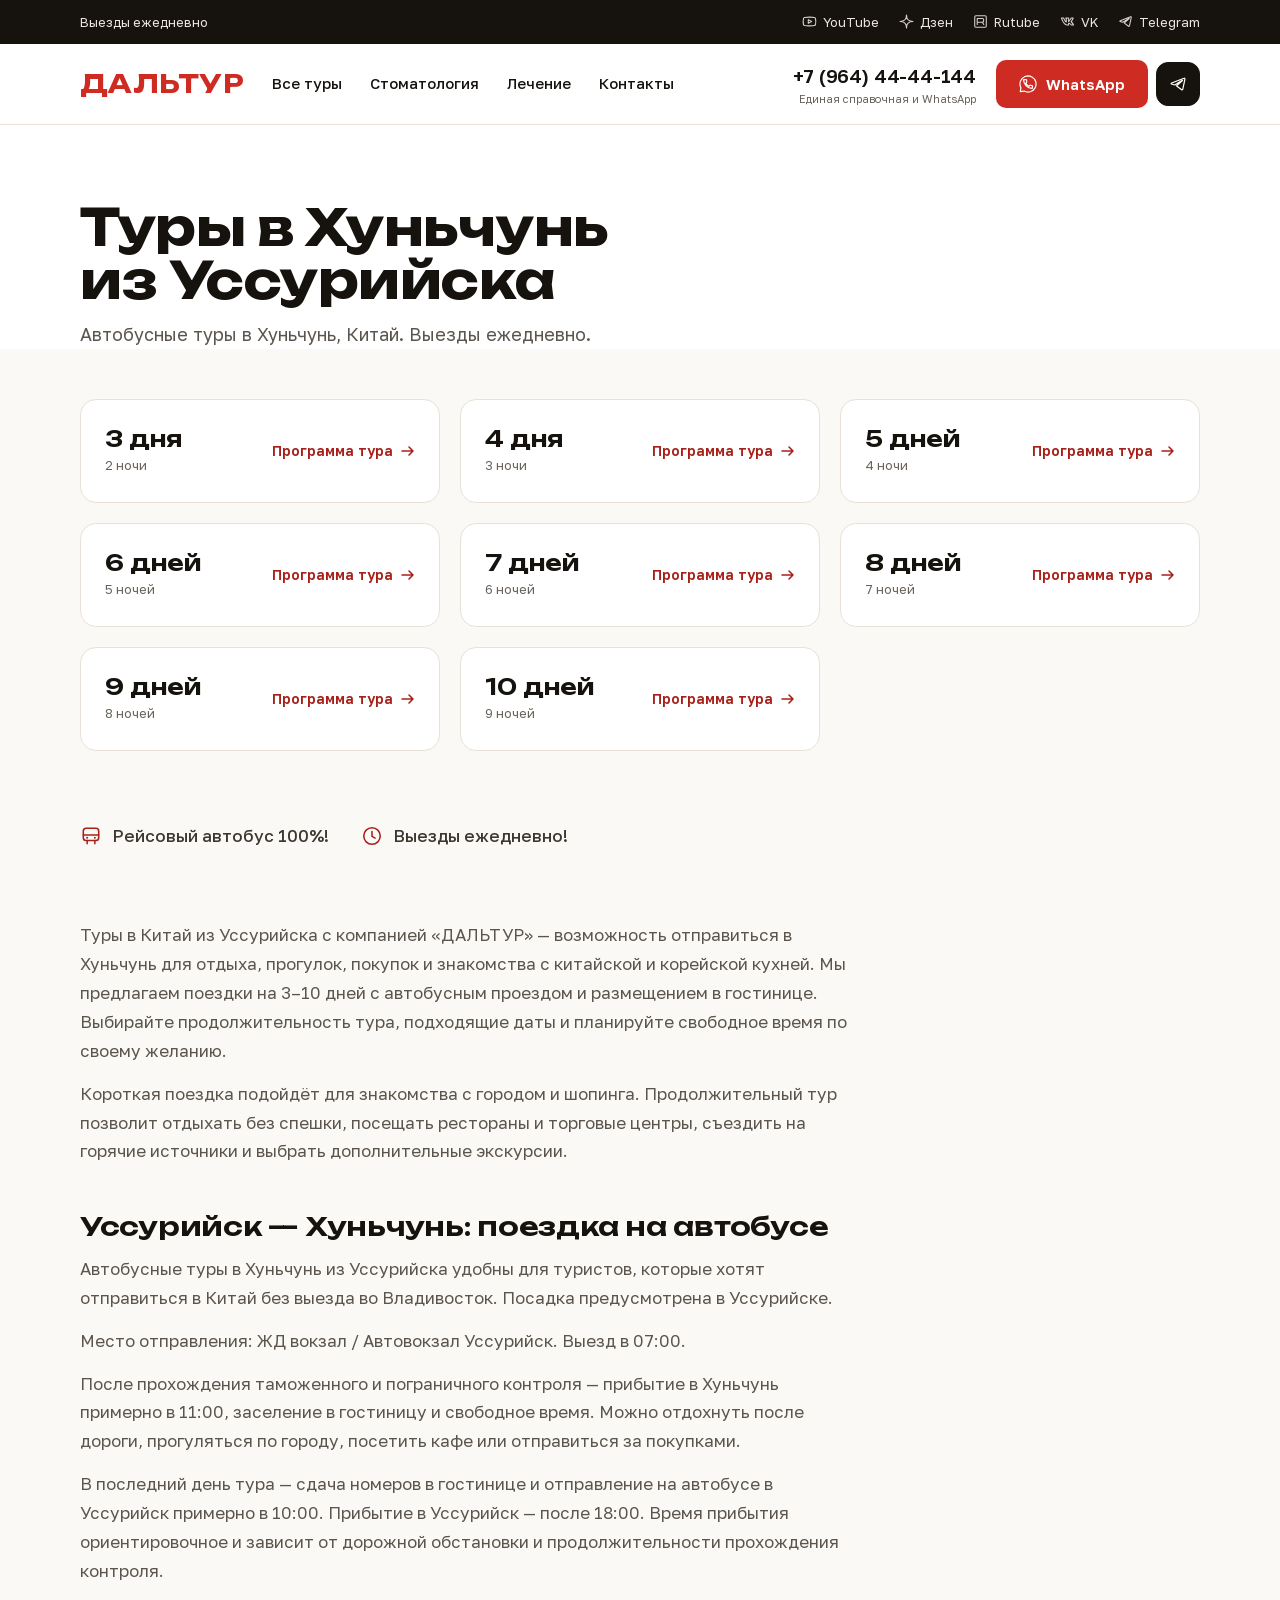
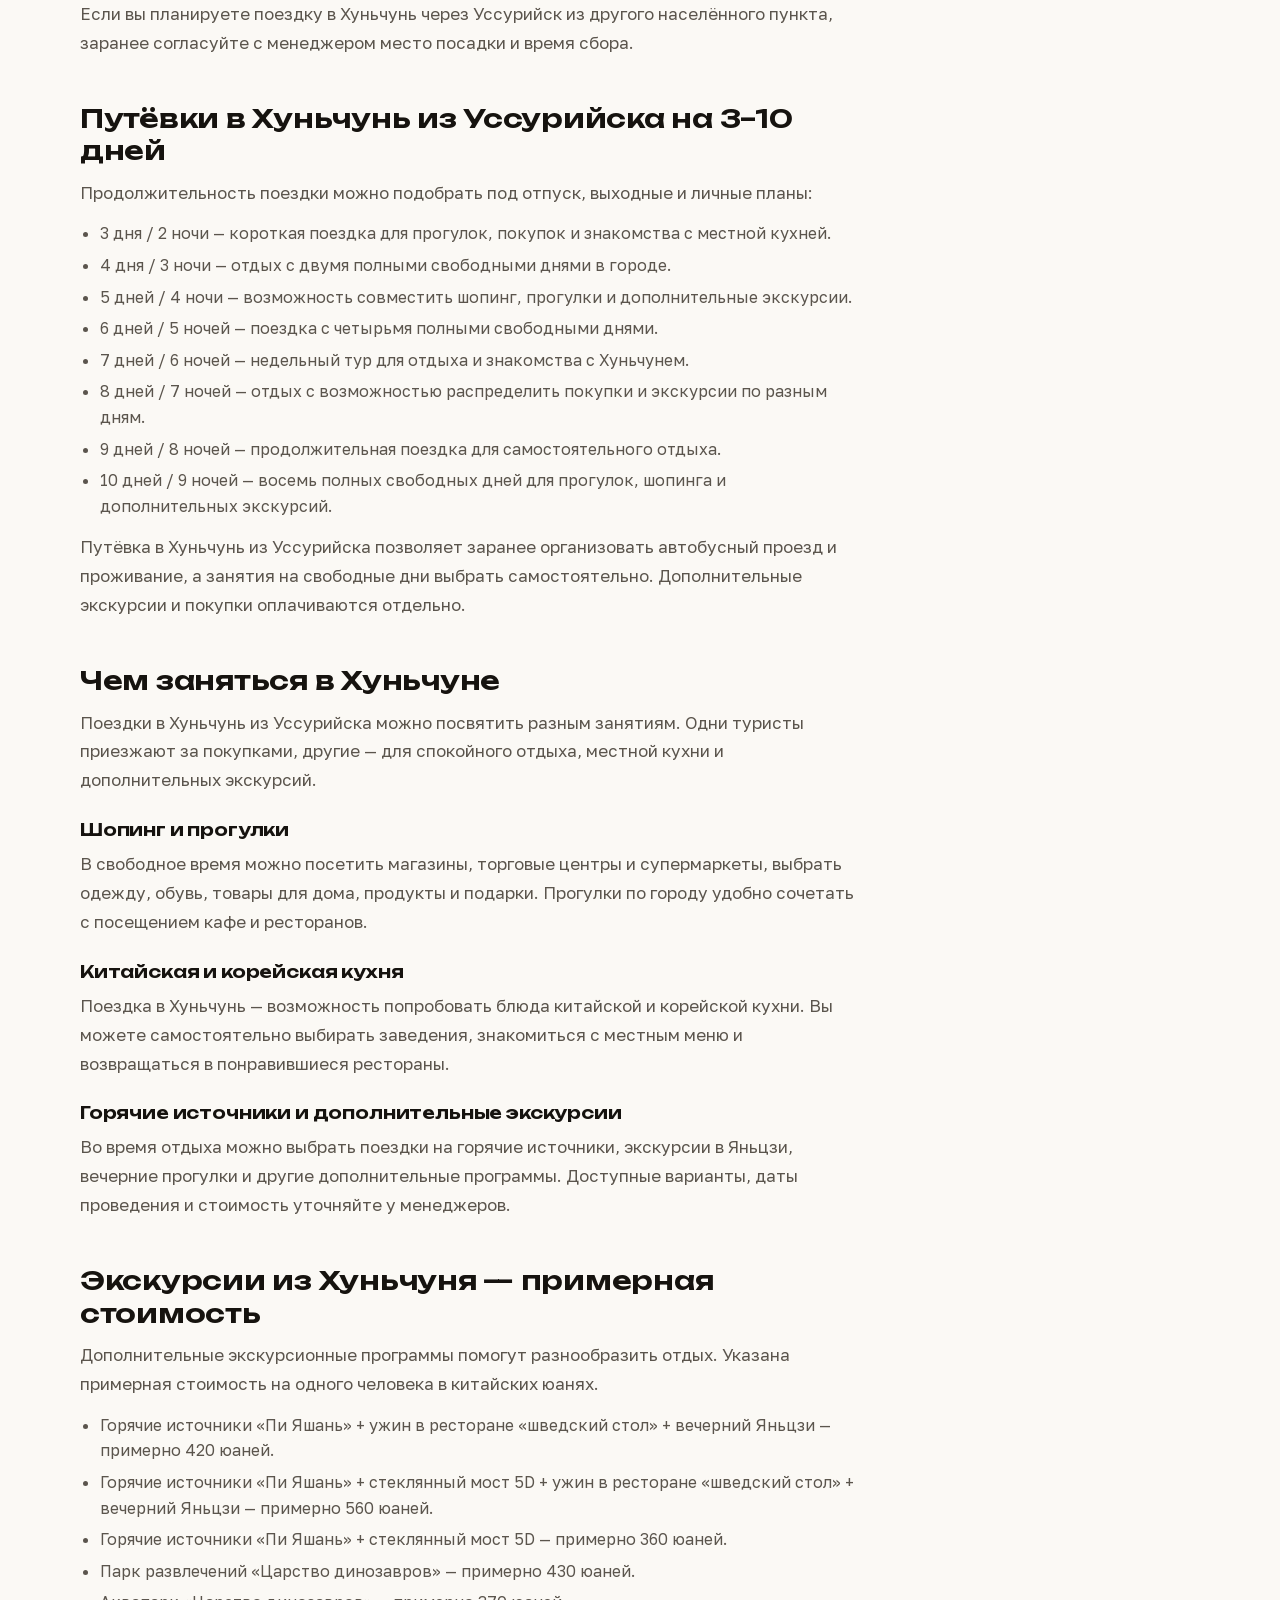
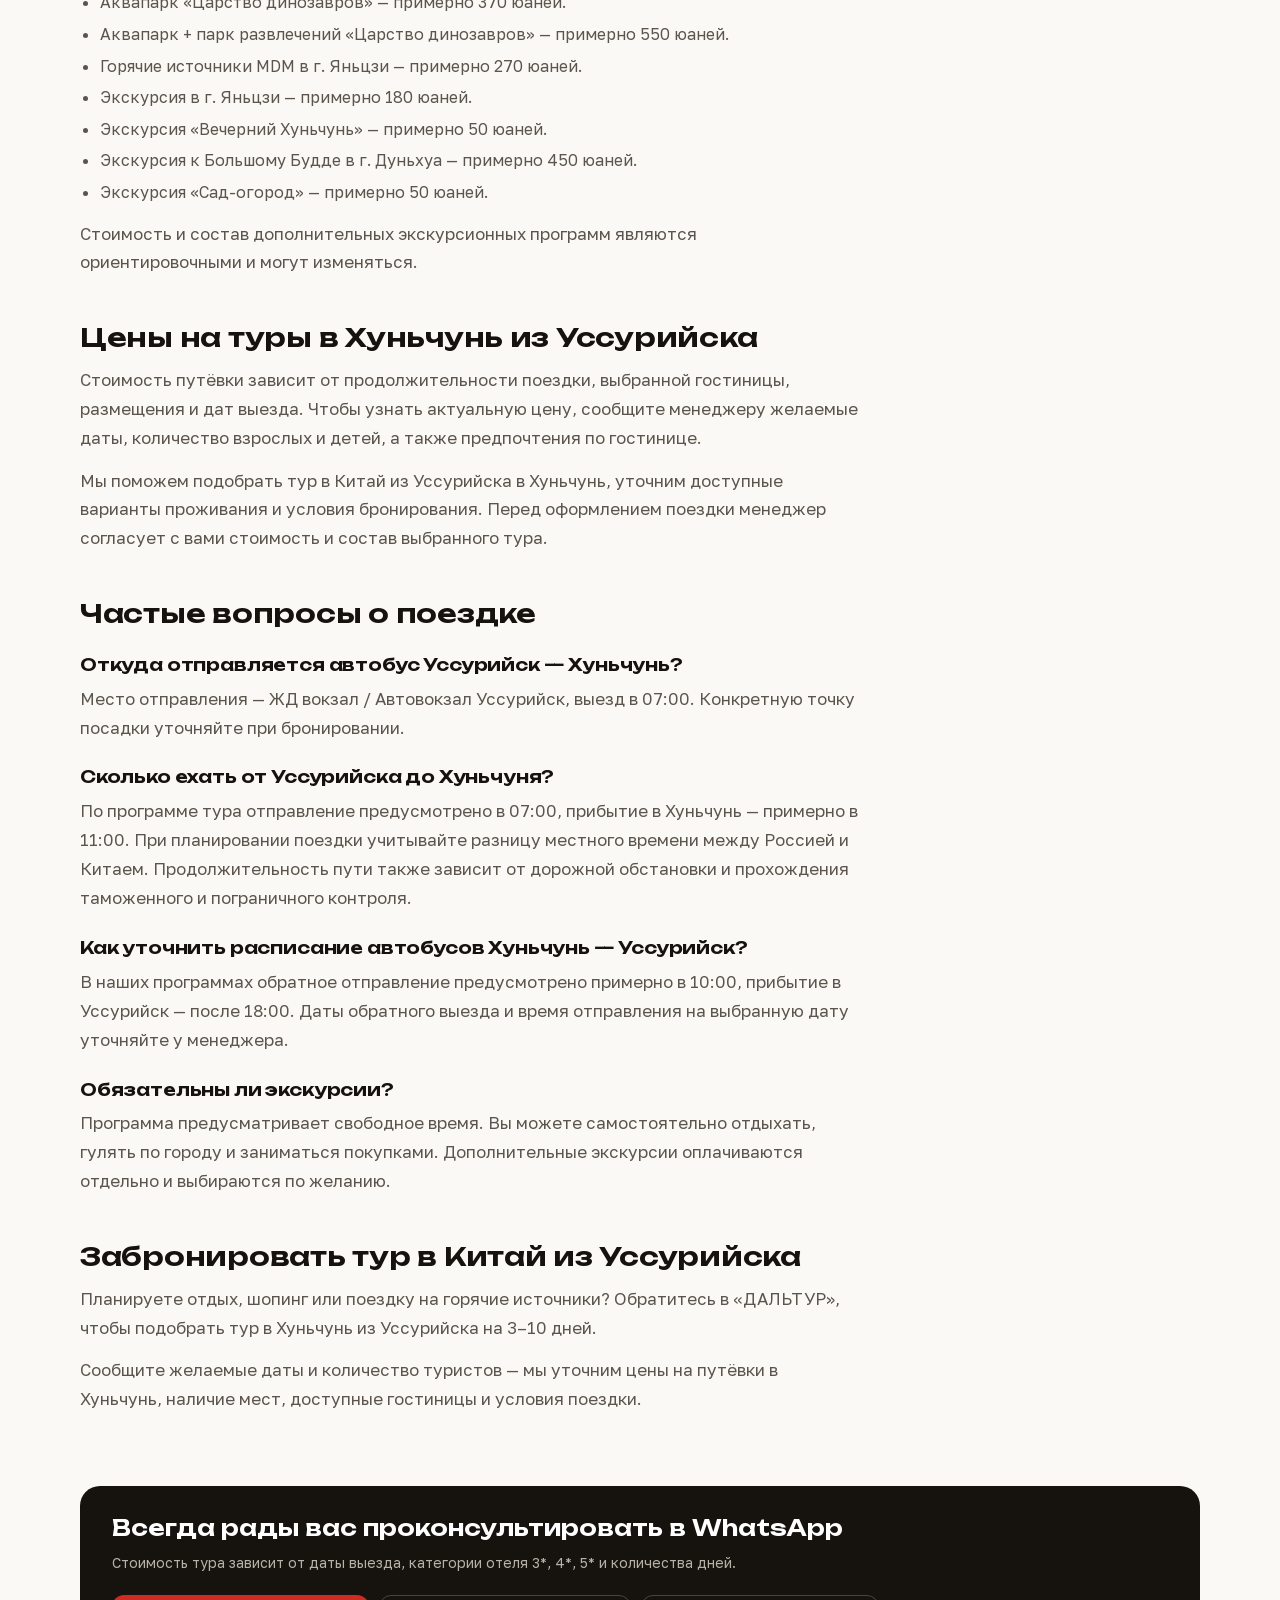
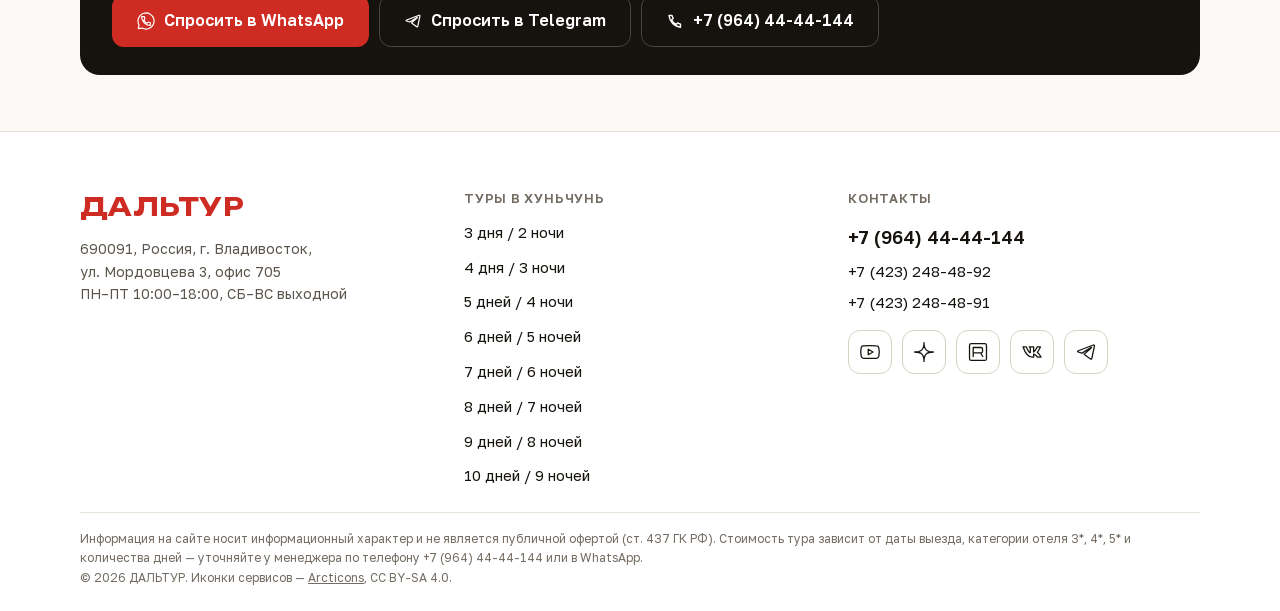
==== index.html @ 675740ca "feat: Уссурийск — туры 9 и 10 дней, SEO-статья, открыт для поиска; подарок в две строки Co-Authored-" ====
<!doctype html>
<html lang="ru">
<head>
<meta charset="utf-8">
<meta name="viewport" content="width=device-width, initial-scale=1">
<title>Туры в Хуньчунь из Уссурийска на 3–10 дней — ДАЛЬТУР</title>
<meta name="description" content="Туры в Китай из Уссурийска в Хуньчунь на 3–10 дней: автобусный проезд, гостиницы, отдых и дополнительные экскурсии. ДАЛЬТУР: +7 (964) 44-44-144.">
<link rel="canonical" href="https://ussuriysk.hunchun-hunchun.ru/">
<meta property="og:url" content="https://ussuriysk.hunchun-hunchun.ru/">
<meta name="theme-color" content="#FBF9F5">
<meta property="og:type" content="website">
<meta property="og:title" content="Туры в Хуньчунь из Уссурийска на 3–10 дней — ДАЛЬТУР">
<meta property="og:description" content="Туры в Китай из Уссурийска в Хуньчунь на 3–10 дней: автобусный проезд, гостиницы, отдых и дополнительные экскурсии. ДАЛЬТУР: +7 (964) 44-44-144.">
<meta property="og:locale" content="ru_RU">
<link rel="icon" href="data:image/svg+xml,%3Csvg xmlns='http://www.w3.org/2000/svg' viewBox='0 0 32 32'%3E%3Crect width='32' height='32' rx='7' fill='%23CE2B22'/%3E%3Ctext x='16' y='22' font-family='sans-serif' font-size='17' font-weight='700' fill='white' text-anchor='middle'%3E%D0%94%3C/text%3E%3C/svg%3E">
<link rel="preload" href="assets/fonts/unbounded-cyrillic.woff2?v=3e88c0f8" as="font" type="font/woff2" crossorigin>
<link rel="preload" href="assets/fonts/golos-cyrillic.woff2?v=d1593288" as="font" type="font/woff2" crossorigin>
<style>@font-face{font-family:'Golos Text';font-style:normal;font-weight:400 700;font-display:swap;src:url(assets/fonts/golos-cyrillic.woff2?v=d1593288) format('woff2');unicode-range:U+0301, U+0400-045F, U+0490-0491, U+04B0-04B1, U+2116}@font-face{font-family:'Golos Text';font-style:normal;font-weight:400 700;font-display:swap;src:url(assets/fonts/golos-latin.woff2?v=4016a99a) format('woff2');unicode-range:U+0000-00FF, U+0131, U+0152-0153, U+02BB-02BC, U+02C6, U+02DA, U+02DC, U+0304, U+0308, U+0329, U+2000-206F, U+20AC, U+2122, U+2191, U+2193, U+2212, U+2215, U+FEFF, U+FFFD}@font-face{font-family:'Unbounded';font-style:normal;font-weight:600 700;font-display:swap;src:url(assets/fonts/unbounded-cyrillic.woff2?v=3e88c0f8) format('woff2');unicode-range:U+0301, U+0400-045F, U+0490-0491, U+04B0-04B1, U+2116}@font-face{font-family:'Unbounded';font-style:normal;font-weight:600 700;font-display:swap;src:url(assets/fonts/unbounded-latin.woff2?v=aef5c246) format('woff2');unicode-range:U+0000-00FF, U+0131, U+0152-0153, U+02BB-02BC, U+02C6, U+02DA, U+02DC, U+0304, U+0308, U+0329, U+2000-206F, U+20AC, U+2122, U+2191, U+2193, U+2212, U+2215, U+FEFF, U+FFFD}:root{--red: #CE2B22;--red-deep: #A7211A;--red-darker: #7A1711;--ink: #16130F;--ink-soft: #3D382F;--jade: #14655C;--paper: #FBF9F5;--card: #FFFFFF;--line: #E7E1D8;--line-strong: #D8D1C6;--muted: #5B554D;--muted-2: #6A635B;--muted-3: #736C63;--sand: #F3EEE5;--sand-deep: #C9B9A2;--hiero: #CDBFAC;--jade-bg: #F0F5F3;--red-bg: #FBEDEC;--note-bg: #FBF4E8;--note-line: #EBDCC2;--dark-field: #221E19;--dark-line: #3A352E;--dark-text: #B8B1A7;--display: 'Unbounded','Golos Text',system-ui,sans-serif;--body: 'Golos Text',system-ui,-apple-system,'Segoe UI',sans-serif;--r-btn: 10px;--r-card: 16px;--r-block: 20px;--gutter: 20px;--maxw: 1440px;}*,*::before,*::after{box-sizing: border-box;}html{-webkit-text-size-adjust: 100%;scroll-behavior: smooth;}body{margin: 0;font-family: var(--body);font-size: 16px;line-height: 1.55;color: var(--ink);background: var(--paper);-webkit-font-smoothing: antialiased;overflow-wrap: break-word;}body.is-locked{overflow: hidden;}img{max-width: 100%;display: block;}a{color: var(--red-deep);text-decoration: none;}a:hover{color: var(--red-darker);}h1,h2,h3{font-family: var(--display);letter-spacing: -0.01em;margin: 0;}h1{font-weight: 700;}h2,h3{font-weight: 600;}p{margin: 0;}ul{margin: 0;padding: 0;list-style: none;}button{font: inherit;}:focus-visible{outline: 2px solid var(--red-deep);outline-offset: 2px;border-radius: 4px;}.br-desktop{display: none;}.visually-hidden{position: absolute;width: 1px;height: 1px;padding: 0;margin: -1px;overflow: hidden;clip: rect(0 0 0 0);white-space: nowrap;border: 0;}.skip-link{position: absolute;left: 12px;top: -60px;z-index: 100;padding: 10px 16px;background: var(--ink);color: #fff;border-radius: var(--r-btn);font-weight: 600;transition: top .15s;}.skip-link:focus{top: 12px;color: #fff;}.wrap{width: 100%;max-width: var(--maxw);margin: 0 auto;padding-left: var(--gutter);padding-right: var(--gutter);}.section{padding-top: 40px;}.section__head{display: flex;flex-wrap: wrap;align-items: baseline;justify-content: space-between;gap: 8px 24px;}.section__head h2{font-size: 24px;}.section__note{font-size: 13px;color: var(--muted-2);}.btn{display: inline-flex;align-items: center;justify-content: center;gap: 9px;min-height: 52px;padding: 0 24px;border: 1px solid transparent;border-radius: 12px;font-size: 16px;font-weight: 600;line-height: 1.2;text-align: center;cursor: pointer;transition: background-color .15s,border-color .15s,color .15s;}.btn--primary{background: var(--red);color: #fff;}.btn--primary:hover{background: var(--red-deep);color: #fff;}.btn--ghost{background: var(--card);color: var(--ink);border-color: var(--line-strong);}.btn--ghost:hover{border-color: var(--ink);color: var(--ink);}.btn--dark{background: var(--ink);color: #fff;}.btn--dark:hover{background: #2A251E;color: #fff;}.btn--sm{min-height: 44px;padding: 0 18px;font-size: 15px;border-radius: var(--r-btn);}.btn--wide{width: 100%;}.tag{display: inline-flex;align-items: center;padding: 6px 11px;border-radius: 999px;font-size: 11px;font-weight: 600;letter-spacing: 0.04em;white-space: nowrap;}.tag--jade{background: var(--jade-bg);color: var(--jade);}.tag--red{background: var(--red-bg);color: var(--red-deep);}.tag--sand{background: var(--sand);color: #6A5B45;}.tag--onsand{background: #fff;color: var(--jade);}.tag--onsand.tag--red{background: #fff;color: var(--red-deep);}.field{display: flex;flex-direction: column;gap: 6px;}.field>label{font-size: 12px;font-weight: 600;color: var(--muted-2);}.field select,.field input{width: 100%;height: 48px;padding: 0 12px;border: 1px solid var(--line-strong);border-radius: var(--r-btn);background: var(--card);font-family: inherit;font-size: 16px;color: var(--ink);}.field select{appearance: none;padding-right: 34px;background-image: url("data:image/svg+xml,%3Csvg xmlns='http://www.w3.org/2000/svg' width='10' height='6' fill='none'%3E%3Cpath d='M1 1l4 4 4-4' stroke='%238B837A' stroke-width='1.5' stroke-linecap='round'/%3E%3C/svg%3E");background-repeat: no-repeat;background-position: right 14px center;}.topbar{display: none;background: var(--ink);color: #EDE7DD;font-size: 13px;}.topbar .wrap{min-height: 44px;display: flex;align-items: center;justify-content: space-between;gap: 20px;}.topbar__right{display: flex;align-items: center;gap: 20px;}.topbar__hours{color: #ACA69C;}.topbar__sep{color: #4A443C;}.topbar a{color: #EDE7DD;}.topbar a:hover{color: #fff;}.header{position: sticky;top: 0;z-index: 40;background: var(--card);border-bottom: 1px solid var(--line);}.header .wrap{min-height: 64px;display: flex;align-items: center;gap: 12px;}.logo{font-family: var(--display);font-weight: 700;font-size: 20px;letter-spacing: 0.01em;color: var(--red);}.logo:hover{color: var(--red-deep);}.header__nav{display: none;}.header__contacts{display: none;}.icon-btn{flex: none;width: 44px;height: 44px;display: inline-flex;align-items: center;justify-content: center;border: 1px solid var(--line-strong);border-radius: 12px;background: var(--card);color: var(--ink);cursor: pointer;}.icon-btn--plain{border-color: transparent;}.icon-btn--accent{background: var(--red);border-color: var(--red);color: #fff;}.icon-btn--accent:hover{background: var(--red-deep);border-color: var(--red-deep);color: #fff;}.header__spacer{flex: 1 1 auto;}.header__center{flex: 1 1 auto;display: flex;justify-content: center;}.drawer{position: fixed;inset: 0;z-index: 60;display: none;}.drawer[data-open="true"]{display: block;}.drawer__backdrop{position: absolute;inset: 0;background: rgba(22,19,15,.5);border: 0;padding: 0;cursor: pointer;}.drawer__panel{position: absolute;inset: 0 0 0 auto;width: min(320px,88vw);background: var(--card);padding: 16px var(--gutter) 28px;display: flex;flex-direction: column;gap: 4px;overflow-y: auto;}.drawer__top{display: flex;align-items: center;justify-content: space-between;margin-bottom: 12px;}.drawer__panel a{min-height: 48px;display: flex;align-items: center;font-size: 17px;font-weight: 500;color: var(--ink);border-bottom: 1px solid var(--line);}.drawer__panel a:last-child{border-bottom: 0;}.drawer__contacts{margin-top: 20px;display: flex;flex-direction: column;gap: 10px;}.drawer__panel .drawer__contacts a{min-height: 52px;justify-content: center;font-size: 16px;font-weight: 600;border-bottom: 1px solid var(--line-strong);}.drawer__panel .drawer__contacts .btn--primary{color: #fff;border-bottom: 0;}.hero{background: var(--card);padding-top: 28px;padding-bottom: 8px;}.hero__grid{display: flex;flex-direction: column;gap: 24px;}.hero__eyebrow{display: block;font-size: 11px;font-weight: 600;letter-spacing: 0.12em;color: var(--red);}.hero h1{margin-top: 12px;font-size: 30px;line-height: 1.1;text-wrap: balance;}.hero__lead{margin-top: 14px;font-size: 16px;color: var(--muted);}.hero__actions{margin-top: 20px;display: flex;flex-direction: column;gap: 10px;}.hero__facts{margin-top: 22px;display: flex;flex-direction: column;gap: 10px;}.hero__fact{display: flex;align-items: center;gap: 9px;font-size: 14px;color: var(--ink-soft);}.hero__fact svg{flex: none;}.hero__art{min-height: 200px;background: var(--paper);border: 1px solid var(--line);border-radius: var(--r-block);display: flex;flex-direction: column;align-items: center;justify-content: center;gap: 10px;padding: 24px;text-align: center;}.hero__art b{font-size: 15px;color: var(--muted-3);}.hero__art span{font-size: 13px;color: #A39A8E;max-width: 380px;}.picker{background: var(--card);padding-top: 20px;padding-bottom: 8px;}.picker__box{padding: 16px;background: var(--paper);border: 1px solid var(--line);border-radius: var(--r-card);display: flex;flex-direction: column;gap: 12px;}.dest-grid{margin-top: 18px;display: grid;grid-template-columns: repeat(2,minmax(0,1fr));gap: 12px;}.dest{min-height: 108px;padding: 14px;background: var(--card);border: 1px solid var(--line);border-radius: 14px;display: flex;flex-direction: column;justify-content: space-between;gap: 12px;color: var(--ink);transition: border-color .15s,transform .15s;}.dest:hover{border-color: var(--ink);color: var(--ink);transform: translateY(-2px);}.dest__hiero{font-size: 20px;line-height: 1;color: var(--hiero);}.dest__name{display: block;font-size: 16px;font-weight: 600;}.dest__meta{display: block;margin-top: 2px;font-size: 12px;color: var(--muted-2);}.tour-grid{margin-top: 18px;display: grid;grid-template-columns: minmax(0,1fr);gap: 14px;}.tour{background: var(--card);border: 1px solid var(--line);border-radius: var(--r-card);overflow: hidden;color: var(--ink);display: flex;flex-direction: column;transition: border-color .15s;}.tour:hover{border-color: var(--ink);color: var(--ink);}.tour__top{min-height: 76px;padding: 14px 16px;background: var(--sand);display: flex;align-items: flex-start;justify-content: space-between;gap: 12px;}.tour__hiero{font-size: 26px;line-height: 1;color: var(--sand-deep);}.tour__body{padding: 16px;display: flex;flex-direction: column;flex-grow: 1;}.tour__title{font-size: 18px;font-weight: 600;line-height: 1.25;font-family: var(--body);}.tour__list{margin-top: 12px;display: flex;flex-direction: column;gap: 7px;font-size: 14px;line-height: 1.45;color: var(--muted);}.tour__foot{margin-top: auto;padding-top: 16px;display: flex;align-items: center;justify-content: space-between;gap: 12px;}.tour__price{font-size: 18px;font-weight: 700;}.tour__price small{display: block;font-size: 12px;font-weight: 400;color: var(--muted-2);}.tour-list{margin-top: 20px;display: grid;grid-template-columns: minmax(0,1fr);gap: 12px;}.tour-row{padding: 18px;background: var(--card);border: 1px solid var(--line);border-radius: var(--r-card);display: flex;flex-direction: column;justify-content: space-between;gap: 16px;min-height: 150px;color: var(--ink);transition: border-color .15s;}.tour-row:hover{border-color: var(--ink);color: var(--ink);}.tour-row[data-featured="true"]{border-width: 2px;border-color: var(--ink);padding: 17px;}.tour-row__head{display: flex;flex-direction: column-reverse;align-items: flex-start;gap: 10px;}.tour-row__name{font-size: 19px;font-weight: 600;line-height: 1.25;}.tour-row__foot{display: flex;align-items: flex-end;justify-content: space-between;gap: 12px;}.tour-row__desc{font-size: 13px;color: var(--muted-2);line-height: 1.45;}.tour-row__price{font-size: 17px;font-weight: 700;white-space: nowrap;}.filters{display: flex;align-items: center;gap: 8px;overflow-x: auto;padding-bottom: 4px;scrollbar-width: none;-webkit-overflow-scrolling: touch;}.filters::-webkit-scrollbar{display: none;}.chip{flex: none;min-height: 40px;padding: 0 16px;display: inline-flex;align-items: center;background: var(--card);color: var(--ink);border: 1px solid var(--line-strong);border-radius: 999px;font-size: 14px;font-weight: 500;cursor: pointer;white-space: nowrap;}.chip[aria-pressed="true"]{background: var(--ink);color: #fff;border-color: var(--ink);font-weight: 600;}.filters__sep{flex: none;width: 1px;height: 28px;background: var(--line);margin: 0 4px;}.toolbar{margin-top: 20px;display: flex;flex-direction: column;gap: 12px;}.toolbar__sort{display: flex;align-items: center;gap: 10px;}.toolbar__sort label{font-size: 14px;color: var(--muted-2);white-space: nowrap;}.toolbar__sort select{height: 40px;width: auto;min-width: 180px;}.results-count{font-size: 14px;color: var(--muted-2);}.why-grid{margin-top: 18px;display: grid;grid-template-columns: minmax(0,1fr);gap: 12px;}.why{padding: 14px 16px;background: var(--card);border: 1px solid var(--line);border-radius: 14px;display: flex;flex-direction: column;gap: 6px;}.why svg{display: none;}.why b{font-size: 16px;font-weight: 600;}.why span{font-size: 14px;line-height: 1.5;color: var(--muted);}.lead{padding: 22px 20px;background: var(--ink);border-radius: var(--r-block);display: flex;flex-direction: column;gap: 16px;}.lead h2{font-size: 20px;line-height: 1.25;color: #fff;}.lead p{margin-top: 10px;font-size: 14px;line-height: 1.5;color: var(--dark-text);}.lead form{display: flex;flex-direction: column;gap: 12px;}.lead .field>label{color: var(--dark-text);}.lead .field input{height: 50px;border-color: var(--dark-line);background: var(--dark-field);color: #fff;}.lead .field input::placeholder{color: #7C756B;}.lead__consent{font-size: 12px;line-height: 1.5;color: #8E877D;}.lead__consent a{color: var(--dark-text);text-decoration: underline;}.cta{padding: 24px 20px;background: var(--ink);border-radius: var(--r-block);display: flex;flex-direction: column;gap: 18px;}.cta b{display: block;font-family: var(--display);font-weight: 600;font-size: 20px;color: #fff;}.cta span{display: block;margin-top: 8px;font-size: 14px;color: var(--dark-text);}.cta__actions{display: flex;flex-direction: column;gap: 10px;}.cta__actions .btn--ghost{background: transparent;color: #fff;border-color: #4A443C;}.cta__actions .btn--ghost:hover{border-color: #fff;color: #fff;}.footer{margin-top: 40px;padding-top: 28px;background: var(--card);border-top: 1px solid var(--line);}.footer__grid{display: flex;flex-direction: column;gap: 24px;}.footer__col h3{font-family: var(--body);font-size: 13px;font-weight: 600;letter-spacing: 0.06em;color: var(--muted-3);}.footer__col ul{margin-top: 12px;display: flex;flex-direction: column;gap: 10px;}.footer__col ul a{font-size: 15px;color: var(--ink);}.footer__col ul a:hover{color: var(--red-deep);}.footer__addr{margin-top: 12px;font-size: 14px;line-height: 1.6;color: var(--muted);}.footer__phones{margin-top: 16px;display: flex;flex-direction: column;gap: 8px;}.footer__phones a{font-size: 15px;color: var(--ink);}.footer__phones a:first-child{font-size: 18px;font-weight: 600;}.footer__social{margin-top: 16px;display: flex;gap: 10px;}.footer__social a{width: 44px;height: 44px;border: 1px solid var(--line-strong);border-radius: 12px;display: flex;align-items: center;justify-content: center;font-size: 12px;font-weight: 600;color: var(--ink);}.footer__social a:hover{border-color: var(--ink);}.footer__legal{margin-top: 24px;padding: 16px 0 24px;border-top: 1px solid var(--line);font-size: 12px;line-height: 1.6;color: var(--muted-3);}.crumbs{display: flex;flex-wrap: wrap;align-items: center;gap: 8px;font-size: 13px;color: var(--muted-3);padding-top: 16px;}.crumbs a{color: var(--muted-3);}.crumbs a:hover{color: var(--ink);}.crumbs [aria-current]{color: var(--ink);}.page-head{background: var(--card);padding-bottom: 24px;}.page-head__row{margin-top: 16px;display: flex;align-items: flex-end;justify-content: space-between;gap: 20px;}.page-head h1{font-size: 26px;line-height: 1.12;}.page-head p{margin-top: 14px;font-size: 16px;color: var(--muted);}.page-head__hiero{display: none;font-family: var(--display);font-size: 56px;line-height: 1;color: #E5DCCD;}.tour-head{background: var(--card);padding-bottom: 20px;}.tour-head__row{margin-top: 14px;display: flex;align-items: flex-start;justify-content: space-between;gap: 12px;}.tour-head h1{font-size: 26px;line-height: 1.15;}.tour-head__hiero{font-size: 22px;line-height: 1.2;color: #E5DCCD;white-space: nowrap;}.tour-head__tags{margin-top: 16px;display: flex;gap: 8px;flex-wrap: wrap;}.facts{margin-top: 16px;display: grid;grid-template-columns: repeat(2,minmax(0,1fr));gap: 10px;}.fact{padding: 12px 14px;background: var(--paper);border: 1px solid var(--line);border-radius: 12px;}.fact dt{font-size: 12px;color: var(--muted-3);}.fact dd{margin: 3px 0 0;font-size: 15px;font-weight: 600;}.pricebox{margin-top: 16px;padding: 16px;background: var(--paper);border: 1px solid var(--line);border-radius: 14px;display: flex;align-items: center;justify-content: space-between;gap: 16px;flex-wrap: wrap;}.pricebox b{display: block;font-size: 20px;font-weight: 700;}.pricebox span{display: block;font-size: 12px;color: var(--muted-2);}.days{margin-top: 16px;display: flex;flex-direction: column;gap: 12px;}.day{padding: 16px;background: var(--card);border: 1px solid var(--line);border-radius: 14px;}.day__head{display: flex;align-items: center;gap: 10px;}.day__num{flex: none;width: 28px;height: 28px;background: var(--ink);color: #fff;border-radius: 8px;display: flex;align-items: center;justify-content: center;font-size: 13px;font-weight: 700;}.day__title{font-size: 16px;font-weight: 600;}.day p{margin-top: 12px;font-size: 14px;line-height: 1.6;color: var(--muted);}.incl{margin-top: 16px;display: grid;grid-template-columns: minmax(0,1fr);gap: 12px;}.incl__box{padding: 16px;background: var(--card);border: 1px solid var(--line);border-radius: 14px;}.incl__box h3{font-family: var(--body);font-size: 12px;font-weight: 600;letter-spacing: 0.06em;}.incl__box h3.is-in{color: var(--jade);}.incl__box h3.is-out{color: var(--red-deep);}.incl__box ul{margin-top: 10px;display: flex;flex-direction: column;gap: 7px;font-size: 14px;line-height: 1.5;color: var(--ink-soft);}.incl__box li{padding-left: 14px;position: relative;}.incl__box li::before{content: "·";position: absolute;left: 2px;}.notice{margin-top: 16px;padding: 16px;background: var(--note-bg);border: 1px solid var(--note-line);border-radius: 14px;}.notice b{font-size: 15px;font-weight: 600;}.notice p{margin-top: 10px;font-size: 14px;line-height: 1.6;color: var(--muted);}.pill-row{margin-top: 12px;display: flex;flex-wrap: wrap;gap: 8px;}.pill{min-height: 40px;padding: 0 14px;display: inline-flex;align-items: center;background: var(--card);border: 1px solid var(--line-strong);border-radius: 999px;font-size: 14px;color: var(--ink);}.pill:hover{border-color: var(--ink);color: var(--ink);}.stickybar{position: fixed;left: 0;right: 0;bottom: 0;z-index: 50;padding: 10px var(--gutter) calc(10px + env(safe-area-inset-bottom));background: var(--card);border-top: 1px solid var(--line);display: flex;align-items: center;gap: 10px;}.stickybar__price{display: flex;flex-direction: column;line-height: 1.2;}.stickybar__price small{font-size: 11px;color: var(--muted-3);}.stickybar__price b{font-size: 16px;}.stickybar .btn{flex: 1 1 auto;min-height: 48px;padding: 0 14px;font-size: 15px;}body.has-stickybar{padding-bottom: 88px;}.swatches{margin-top: 14px;display: grid;grid-template-columns: repeat(2,minmax(0,1fr));gap: 12px;}.swatch__chip{height: 72px;border-radius: 12px;border: 1px solid var(--line);}.swatch b{display: block;margin-top: 8px;font-size: 13px;font-weight: 600;}.swatch span{display: block;font-size: 12px;color: var(--muted-2);}.kv{margin-top: 14px;display: flex;flex-direction: column;gap: 8px;font-size: 14px;line-height: 1.5;color: var(--ink-soft);}.eyebrow{font-size: 12px;font-weight: 600;letter-spacing: 0.08em;color: var(--muted-3);}.rules{margin-top: 12px;display: grid;grid-template-columns: minmax(0,1fr);gap: 10px 32px;font-size: 14px;line-height: 1.5;color: var(--ink-soft);}@media (min-width: 768px){:root{--gutter: 40px;}.section{padding-top: 56px;}.section__head h2{font-size: 28px;}.hero{padding-top: 48px;}.hero h1{font-size: 40px;}.hero__lead{font-size: 18px;}.hero__actions{flex-direction: row;}.hero__facts{flex-direction: row;flex-wrap: wrap;gap: 24px;}.hero__art{min-height: 280px;}.picker__box{flex-direction: row;align-items: flex-end;gap: 16px;padding: 18px 20px;background: var(--card);box-shadow: 0 6px 24px rgba(22,19,15,.06);}.picker__box .field{flex: 1 1 0;}.dest-grid{grid-template-columns: repeat(3,minmax(0,1fr));gap: 16px;}.tour-grid{grid-template-columns: repeat(2,minmax(0,1fr));gap: 20px;}.tour-list{grid-template-columns: repeat(2,minmax(0,1fr));}.why-grid{grid-template-columns: repeat(2,minmax(0,1fr));gap: 20px;}.incl{grid-template-columns: repeat(2,minmax(0,1fr));gap: 20px;}.facts{grid-template-columns: repeat(4,minmax(0,1fr));}.swatches{grid-template-columns: repeat(3,minmax(0,1fr));}.rules{grid-template-columns: repeat(2,minmax(0,1fr));}.toolbar{flex-direction: row;align-items: center;justify-content: space-between;}.tour-row__head{flex-direction: row;justify-content: space-between;gap: 12px;}.lead{flex-direction: row;align-items: center;gap: 40px;padding: 32px;}.lead__text{flex: 1 1 45%;}.lead h2{font-size: 24px;}.lead form{flex: 1 1 55%;}.cta{flex-direction: row;align-items: center;justify-content: space-between;padding: 28px 32px;}.cta b{font-size: 22px;}.cta__actions{flex-direction: row;}.footer__grid{flex-direction: row;flex-wrap: wrap;gap: 32px;}.footer__col{flex: 1 1 180px;}.footer__col--brand{flex: 1 1 260px;}.page-head h1{font-size: 34px;}.page-head__hiero{display: block;font-size: 44px;}.tour-head h1{font-size: 32px;}.tour-head__hiero{font-size: 38px;}.stickybar{display: none;}body.has-stickybar{padding-bottom: 0;}}@media (min-width: 1100px){:root{--gutter: 80px;}body{font-size: 16px;}.topbar{display: block;}.header .wrap{min-height: 80px;gap: 28px;}.logo{font-size: 25px;}.header__burger{display: none;}.header__center{flex: none;justify-content: flex-start;}.header__nav{display: flex;align-items: center;gap: 28px;font-size: 15px;font-weight: 500;flex: 1 1 auto;}.header__nav a{color: var(--ink);display: inline-flex;align-items: center;gap: 6px;}.header__nav a:hover{color: var(--red-deep);}.header__contacts{display: flex;align-items: center;gap: 20px;}.header__phone{display: flex;flex-direction: column;align-items: flex-end;}.header__phone a{font-size: 19px;font-weight: 600;color: var(--ink);letter-spacing: -0.01em;}.header__phone span{font-size: 11px;color: var(--muted-2);}.header__contacts .btn{min-height: 48px;padding: 0 22px;border-radius: var(--r-btn);font-size: 15px;}.header__wa-mobile{display: none;}.section{padding-top: 72px;}.section__head h2{font-size: 32px;}.section__note{font-size: 15px;}.hero{padding-top: 72px;padding-bottom: 0;}.hero__grid{flex-direction: row;gap: 56px;align-items: flex-start;}.hero__col{width: 620px;max-width: 55%;}.hero h1{font-size: 50px;line-height: 1.06;}.br-desktop{display: inline;}.hero__lead{max-width: 520px;}.hero__actions{margin-top: 32px;}.hero__actions .btn{min-height: 54px;padding: 0 28px;}.hero__facts{margin-top: 40px;gap: 14px 24px;}.hero__art{flex: 1 1 auto;min-height: 372px;align-self: stretch;}.picker{padding-top: 28px;padding-bottom: 0;}.dest-grid{grid-template-columns: repeat(5,minmax(0,1fr));gap: 20px;}.dest{min-height: 158px;padding: 18px;border-radius: var(--r-card);}.dest__hiero{font-size: 26px;}.dest__name{font-size: 19px;}.dest__meta{font-size: 13px;margin-top: 4px;}.tour-grid{grid-template-columns: repeat(3,minmax(0,1fr));gap: 24px;}.tour{border-radius: var(--r-block);}.tour__top{min-height: 104px;padding: 16px 20px;}.tour__hiero{font-size: 34px;}.tour__body{padding: 20px;}.tour__title{font-size: 20px;}.tour__price{font-size: 20px;}.tour-list{grid-template-columns: repeat(3,minmax(0,1fr));gap: 20px;}.tour-row{min-height: 178px;padding: 20px;}.tour-row[data-featured="true"]{padding: 19px;}.tour-row__name{font-size: 20px;}.tour-row__price{font-size: 18px;}.why-grid{grid-template-columns: repeat(4,minmax(0,1fr));gap: 24px;}.why{background: transparent;border: 0;padding: 0;gap: 10px;}.why svg{display: block;}.why b{font-size: 17px;}.lead{padding: 36px 40px;gap: 56px;border-radius: 24px;}.lead h2{font-size: 28px;}.lead p{font-size: 15px;margin-top: 14px;}.lead form{flex-direction: row;flex-wrap: wrap;align-items: flex-end;gap: 12px;}.lead form .field{flex: 1 1 150px;}.lead form .btn{flex: 0 0 auto;min-height: 50px;}.lead__consent{flex: 1 0 100%;margin-top: 2px;}.footer{margin-top: 56px;padding-top: 56px;}.footer__grid{flex-wrap: nowrap;gap: 32px;}.footer__col--brand{flex: 1.4 1 0;}.footer__col{flex: 1 1 0;}.page-head h1{font-size: 42px;line-height: 1.08;}.page-head p{font-size: 17px;max-width: 720px;}.page-head__hiero{font-size: 56px;}.tour-head h1{font-size: 40px;}.tour-head__hiero{font-size: 48px;}.facts{gap: 16px;}.fact{padding: 16px 18px;}.pricebox{padding: 20px 24px;}.pricebox b{font-size: 24px;}.days{gap: 14px;}.day{padding: 20px 24px;}.day__title{font-size: 18px;}.day p{font-size: 15px;}.incl__box{padding: 24px 28px;border-radius: var(--r-block);}.incl__box h3{font-size: 13px;}.incl__box ul{font-size: 15px;gap: 9px;}.notice{padding: 20px 24px;}.swatches{grid-template-columns: repeat(6,minmax(0,1fr));}}@media (prefers-reduced-motion: reduce){html{scroll-behavior: auto;}*,*::before,*::after{transition-duration: .001ms !important;animation-duration: .001ms !important;}}@media print{.header,.topbar,.stickybar,.drawer,.cta,.lead{display: none !important;}body{background: #fff;}}.askprice{margin-top: 16px;padding: 16px;background: var(--paper);border: 1px solid var(--line);border-radius: 14px;display: flex;flex-direction: column;gap: 12px;}.askprice b{font-size: 17px;font-weight: 600;}.askprice p{font-size: 14px;line-height: 1.5;color: var(--muted);}.askprice__actions{display: flex;flex-direction: column;gap: 10px;}.videos{margin-top: 16px;display: grid;grid-template-columns: minmax(0,1fr);gap: 14px;}.video{background: var(--card);border: 1px solid var(--line);border-radius: 14px;overflow: hidden;}.video__frame{aspect-ratio: 16 / 9;background: var(--sand);display: flex;flex-direction: column;align-items: center;justify-content: center;gap: 8px;padding: 16px;text-align: center;}.video__frame b{font-size: 14px;font-weight: 600;color: #7A6A52;}.video__frame span{font-size: 12px;line-height: 1.5;color: #9A8B73;max-width: 320px;}.video__frame iframe{width: 100%;height: 100%;border: 0;display: block;}.video__cap{display: flex;flex-direction: column;align-items: flex-start;padding: 12px 16px 10px;font-size: 14px;font-weight: 600;}.msgr{display: flex;align-items: center;gap: 8px;}.msgr .icon-btn--tg{background: var(--ink);border-color: var(--ink);color: #fff;}.msgr .icon-btn--tg:hover{background: #2A251E;color: #fff;}.durations{margin-top: 18px;display: grid;grid-template-columns: minmax(0,1fr);gap: 12px;}.duration{padding: 18px;background: var(--card);border: 1px solid var(--line);border-radius: var(--r-card);display: flex;align-items: center;justify-content: space-between;gap: 16px;min-height: 92px;color: var(--ink);transition: border-color .15s,transform .15s;}.duration:hover{border-color: var(--ink);color: var(--ink);transform: translateY(-2px);}.duration__n{display: flex;flex-direction: column;gap: 4px;}.duration__days{font-family: var(--display);font-weight: 600;font-size: 20px;line-height: 1.15;}.duration__nights{font-size: 13px;color: var(--muted-2);}.duration__go{flex: none;display: inline-flex;align-items: center;gap: 8px;font-size: 14px;font-weight: 600;color: var(--red-deep);}@media (min-width: 768px){.durations{grid-template-columns: repeat(2,minmax(0,1fr));gap: 16px;}.videos{grid-template-columns: repeat(2,minmax(0,1fr));gap: 20px;}.askprice{flex-direction: row;align-items: center;justify-content: space-between;gap: 24px;}.askprice__actions{flex-direction: row;flex: none;}}@media (min-width: 1100px){.durations{grid-template-columns: repeat(3,minmax(0,1fr));gap: 20px;}.duration{min-height: 104px;padding: 20px 24px;}.duration__days{font-size: 22px;}.askprice{padding: 20px 24px;}}.hero__band{margin-top: 24px;}.hero__band picture{display: block;border-radius: var(--r-block);overflow: hidden;background: var(--sand);}.hero__band img{width: 100%;height: auto;aspect-ratio: 2 / 1;object-fit: cover;object-position: 38% center;display: block;}@media (min-width: 768px){.hero__band img{aspect-ratio: 10 / 3;object-position: center;}}.hero__grid--solo .hero__col{width: 100%;max-width: 100%;}@media (min-width: 1100px){.hero__grid--solo .hero__col{max-width: 760px;}.hero__band{margin-top: 40px;}}.tour__band{margin-top: 28px;}.tour__band picture{display: block;border-radius: var(--r-block);overflow: hidden;background: var(--sand);}.tour__band img{width: 100%;height: auto;aspect-ratio: 16 / 9;object-fit: cover;display: block;}@media (min-width: 768px){.tour__band img{aspect-ratio: 21 / 9;}}.shot{margin: 0;}.credit{padding: 8px 2px 0;font-size: 12px;line-height: 1.45;color: var(--muted-3);}.credit a{color: var(--muted-2);text-decoration: underline;}.credit a:hover{color: var(--ink);}.hero--lean{padding-top: 28px;padding-bottom: 8px;}.hero--lean h1{font-size: 30px;line-height: 1.1;text-wrap: balance;}.hero--lean .hero__lead{margin-top: 14px;max-width: 620px;}.section--tight{padding-top: 20px;}.marks{display: flex;flex-direction: column;gap: 12px;}.mark{display: flex;align-items: center;gap: 10px;font-size: 16px;font-weight: 500;color: var(--ink-soft);}.mark svg{flex: none;}.contacts{padding: 22px 20px;background: var(--ink);border-radius: var(--r-block);display: flex;flex-direction: column;gap: 18px;}.contacts__text b{display: block;font-family: var(--display);font-weight: 600;font-size: 20px;line-height: 1.25;color: #fff;}.contacts__text span{display: block;margin-top: 10px;font-size: 14px;line-height: 1.5;color: var(--dark-text);}.contacts__actions{display: flex;flex-wrap: wrap;gap: 10px;}.contacts__actions .btn{flex: 1 1 auto;}.contacts__actions .btn--ghost{background: transparent;color: #fff;border-color: #4A443C;}.contacts__actions .btn--ghost:hover{border-color: #fff;color: #fff;}.btn--tel{font-variant-numeric: tabular-nums;white-space: nowrap;}.facts--pair{grid-template-columns: repeat(2,minmax(0,1fr));}.day__head{flex-direction: column;align-items: flex-start;gap: 4px;}.day__ord{font-size: 12px;font-weight: 600;letter-spacing: 0.06em;text-transform: uppercase;color: var(--red-deep);}a.video__frame{color: var(--ink);cursor: pointer;}.video:hover{border-color: var(--ink);}.video.is-playing:hover{border-color: var(--line);}a.video__frame:hover .video__play{color: var(--red);}.video__ext{display: inline-flex;align-items: center;min-height: 32px;margin-top: 2px;font-size: 13px;font-weight: 500;color: var(--red-deep);}.video__ext:hover{text-decoration: underline;}.video__play{color: #B9A88C;line-height: 0;transition: color .15s;}.video__hint{font-size: 12px;line-height: 1.45;color: #9A8B73;max-width: 260px;text-align: center;}.video--empty .video__cap{color: var(--muted-3);font-weight: 400;}@media (min-width: 768px){.hero--lean{padding-top: 48px;}.hero--lean h1{font-size: 40px;}.marks{flex-direction: row;gap: 32px;}.contacts{padding: 28px 32px;gap: 22px;}.contacts__text b{font-size: 22px;}.contacts__actions .btn{flex: 0 1 auto;}.facts--pair{grid-template-columns: repeat(2,minmax(0,1fr));max-width: 640px;}}@media (min-width: 1100px){.hero--lean{padding-top: 64px;padding-bottom: 0;}.hero--lean h1{font-size: 50px;line-height: 1.06;}.hero--lean .hero__lead{font-size: 18px;}.section--tight{padding-top: 32px;}.mark{font-size: 17px;}}.prose{max-width: 780px;}.prose p{font-size: 16px;line-height: 1.7;color: var(--muted);}.prose p + p{margin-top: 14px;}.gallery{display: grid;grid-template-columns: minmax(0,1fr);gap: 14px;}.gallery__item{border-radius: var(--r-block);overflow: hidden;}.gallery__item picture{display: block;}.gallery__item img{width: 100%;height: auto;aspect-ratio: 3 / 2;object-fit: cover;display: block;}.gallery__item--empty{aspect-ratio: 3 / 2;background: var(--sand);border: 1px solid var(--line);display: flex;align-items: center;justify-content: center;padding: 20px;text-align: center;}.gallery__item--empty span{font-size: 13px;color: #9A8B73;}@media (min-width: 768px){.gallery{grid-template-columns: repeat(2,minmax(0,1fr));gap: 20px;}.prose p{font-size: 17px;}}.prose h2{margin-top: 36px;font-family: var(--display);font-weight: 600;font-size: 22px;line-height: 1.25;color: var(--ink);}.prose h2 + p{margin-top: 12px;}.prose__list{margin: 14px 0 0;padding-left: 20px;list-style: disc;display: flex;flex-direction: column;gap: 6px;font-size: 16px;line-height: 1.6;color: var(--muted);}.prose__list + p{margin-top: 14px;}@media (min-width: 1100px){.prose h2{font-size: 26px;margin-top: 44px;}}.video--thumb .video__frame{position: relative;padding: 0;overflow: hidden;background: var(--ink);}.video--thumb .video__frame img{position: absolute;inset: 0;width: 100%;height: 100%;object-fit: cover;display: block;}.video--thumb .video__play{position: relative;z-index: 1;color: #fff;filter: drop-shadow(0 2px 8px rgba(0,0,0,.45));}.video--thumb a.video__frame:hover .video__play{color: #fff;transform: scale(1.08);}.video__play{transition: color .15s,transform .15s;}.video__len{position: absolute;right: 10px;top: 10px;z-index: 1;padding: 3px 8px;border-radius: 6px;background: rgba(22,19,15,.78);color: #fff;font-size: 12px;font-weight: 600;}.video__cap small{display: block;margin-top: 4px;font-size: 12px;font-weight: 400;color: var(--muted-3);}.video.is-playing{cursor: default;}.video.is-playing:hover{border-color: var(--line);}.video.is-playing .video__frame{padding: 0;background: #000;}.video.is-playing iframe{position: absolute;inset: 0;width: 100%;height: 100%;border: 0;display: block;}.video--thumb .video__frame,.video.is-playing .video__frame{position: relative;}@media (min-width: 1360px){.contacts{flex-direction: row;align-items: center;justify-content: space-between;gap: 32px;}.contacts__text{flex: 1 1 auto;min-width: 0;}.contacts__actions{flex: 0 0 auto;flex-wrap: nowrap;}}@media (max-width: 359px){.contacts{padding-left: 14px;padding-right: 14px;}.tour-head__hiero{display: none;}}.topbar__soc{display: inline-flex;align-items: center;gap: 6px;}.topbar__soc svg{flex: none;opacity: .9;}.footer__social{flex-wrap: wrap;}.footer__social a svg{display: block;}.footer__social a:hover{color: var(--red-deep);}.footer__legal a{color: inherit;text-decoration: underline;}.day p + p{margin-top: 6px;}.day .day__note{margin-top: 10px;font-size: 13px;color: var(--muted-3);}.section__lead{margin-top: 10px;max-width: 780px;font-size: 15px;line-height: 1.6;color: var(--muted);}.excursions{margin-top: 16px;background: var(--card);border: 1px solid var(--line);border-radius: 14px;overflow: hidden;}.excursions li{display: flex;flex-direction: column;gap: 4px;padding: 14px 16px;font-size: 15px;line-height: 1.45;}.excursions li + li{border-top: 1px solid var(--line);}.excursions b{font-weight: 600;color: var(--ink);white-space: nowrap;}.excursions__note{margin-top: 12px;font-size: 13px;line-height: 1.5;color: var(--muted-3);}@media (min-width: 768px){.excursions li{flex-direction: row;justify-content: space-between;align-items: baseline;gap: 24px;padding: 14px 20px;}.excursions b{flex: none;}}.facts--three{grid-template-columns: repeat(2,minmax(0,1fr));}.facts--three .fact--gift{grid-column: 1 / -1;}@media (min-width: 768px){.facts--three{grid-template-columns: repeat(3,minmax(0,1fr));max-width: 960px;}.facts--three .fact--gift{grid-column: auto;}}.prose h3{margin-top: 24px;font-size: 17px;font-weight: 600;line-height: 1.35;color: var(--ink);}.prose h3 + p{margin-top: 8px;}.prose--city>p:first-child{margin-top: 0;}</style>
</head>
<body>

<a class="skip-link" href="#main">Перейти к содержимому</a>

<div class="topbar">
  <div class="wrap">
    <span>Выезды ежедневно</span>
    <div class="topbar__right">
      <a class="topbar__soc" href="https://www.youtube.com/@DALTOUR" target="_blank" rel="noopener"><svg width="15" height="15" viewBox="0 0 48 48" stroke-width="3.4" aria-hidden="true"><path fill="none" stroke="currentColor" stroke-linecap="round" stroke-linejoin="round" d="M43.112 14.394a5 5 0 0 0-3.533-3.533c-2.314-.894-24.732-1.332-31.236.025A5 5 0 0 0 4.81 14.42c-1.045 4.583-1.124 14.491.026 19.177a5 5 0 0 0 3.533 3.533c4.583 1.055 26.371 1.203 31.236 0a5 5 0 0 0 3.533-3.533c1.114-4.993 1.193-14.287-.026-19.203"/><path fill="none" stroke="currentColor" stroke-linecap="round" stroke-linejoin="round" d="M30.567 23.995L20.12 18.004v11.982Z"/></svg>YouTube</a> <a class="topbar__soc" href="https://dzen.ru/daltour" target="_blank" rel="noopener"><svg width="15" height="15" viewBox="0 0 48 48" stroke-width="3.4" aria-hidden="true"><path fill="none" stroke="currentColor" stroke-linecap="round" stroke-linejoin="round" d="M24 3.5C24 18.457 29.653 24 44.5 24C29.568 24 24 29.657 24 44.5C24 29.59 18.457 24 3.5 24C18.457 24 24 18.373 24 3.5"/></svg>Дзен</a> <a class="topbar__soc" href="https://rutube.ru/channel/54520250/" target="_blank" rel="noopener"><svg width="15" height="15" viewBox="0 0 48 48" stroke-width="3.4" aria-hidden="true"><path fill="none" stroke="currentColor" stroke-linecap="round" stroke-linejoin="round" d="M13.5 14.203h16.86a3.624 3.624 0 0 1 3.622 3.623v4.658c0 2-1.623 3.623-3.623 3.623H13.5zm16.046 11.904l4.954 7.69m-21-7.69v7.69"/><rect width="37" height="37" x="5.5" y="5.5" fill="none" stroke="currentColor" stroke-linecap="round" stroke-linejoin="round" rx="4" ry="4"/></svg>Rutube</a> <a class="topbar__soc" href="https://vk.ru/daltourvk" target="_blank" rel="noopener"><svg width="15" height="15" viewBox="0 0 48 48" stroke-width="3.4" aria-hidden="true"><path fill="none" stroke="currentColor" stroke-linecap="round" stroke-linejoin="round" d="M27.55 35.19v-6.64c4.46.68 5.87 4.19 8.71 6.64h7.24a29.36 29.36 0 0 0-7.9-10.47c2.6-3.58 5.36-6.95 6.71-12.06h-6.58c-2.58 3.91-3.94 8.49-8.18 11.51V12.66H18l2.28 2.82v10.05c-3.7-.43-6.2-7.2-8.91-12.87H4.5c2.5 7.66 7.76 24.47 23.05 22.53"/></svg>VK</a> <a class="topbar__soc" href="https://t.me/daltourChina" target="_blank" rel="noopener"><svg width="15" height="15" viewBox="0 0 48 48" stroke-width="3.4" aria-hidden="true"><path fill="none" stroke="currentColor" stroke-linecap="round" stroke-linejoin="round" d="M40.83 8.48c1.14 0 2 1 1.54 2.86l-5.58 26.3c-.39 1.87-1.52 2.32-3.08 1.45L20.4 29.26a.4.4 0 0 1 0-.65l15.37-13.88c.7-.62-.15-.92-1.07-.36L15.41 26.54a.46.46 0 0 1-.4.05L6.82 24C5 23.47 5 22.22 7.23 21.33L40 8.69a2.2 2.2 0 0 1 .83-.21"/></svg>Telegram</a>
    </div>
  </div>
</div>

<header class="header">
  <div class="wrap">
    <button type="button" class="icon-btn icon-btn--plain header__burger" data-drawer-open aria-expanded="false" aria-controls="drawer" aria-label="Открыть меню">
      <svg width="22" height="16" viewBox="0 0 22 16" fill="none" aria-hidden="true"><path d="M0 1h22M0 8h22M0 15h16" stroke="currentColor" stroke-width="1.8" stroke-linecap="round"/></svg>
    </button>

    <div class="header__center"><a class="logo" href="https://ussuriysk.hunchun-hunchun.ru/">ДАЛЬТУР</a></div>

    <nav class="header__nav" aria-label="Основная навигация">
      <a href="https://ussuriysk.hunchun-hunchun.ru/#tury">Все туры</a>
      <a href="https://stomatologiya.hunchun-hunchun.ru/">Стоматология</a>
      <a href="https://lechenie-v-kitae.hunchun-hunchun.ru/">Лечение</a>
      <a href="https://ussuriysk.hunchun-hunchun.ru/#kontakty">Контакты</a>
    </nav>

    <div class="header__contacts">
      <span class="header__phone">
        <a href="tel:+79644444144">+7 (964) 44-44-144</a>
        <span>Единая справочная и WhatsApp</span>
      </span>
      <span class="msgr">
        <a class="btn btn--primary" href="https://wa.me/79644444144?text=%D0%97%D0%B4%D1%80%D0%B0%D0%B2%D1%81%D1%82%D0%B2%D1%83%D0%B9%D1%82%D0%B5%21%20%D0%98%D0%BD%D1%82%D0%B5%D1%80%D0%B5%D1%81%D1%83%D1%8E%D1%82%20%D1%82%D1%83%D1%80%D1%8B%20%D0%B2%20%D0%A5%D1%83%D0%BD%D1%8C%D1%87%D1%83%D0%BD%D1%8C%20%D0%B8%D0%B7%20%D0%A3%D1%81%D1%81%D1%83%D1%80%D0%B8%D0%B9%D1%81%D0%BA%D0%B0." target="_blank" rel="noopener"><svg width="18" height="18" viewBox="0 0 48 48" stroke-width="3.2" aria-hidden="true"><path fill="none" stroke="currentColor" stroke-linecap="round" stroke-linejoin="round" d="M24 2.5c-11.885.013-21.51 9.658-21.497 21.543A21.5 21.5 0 0 0 5.15 34.36L3.5 44.5l10.14-1.65c10.41 5.71 23.48 1.901 29.19-8.51s1.902-23.479-8.509-29.19a21.5 21.5 0 0 0-10.32-2.65Zm-10.75 9.77h5.86a1 1 0 0 1 1 1a10.4 10.4 0 0 0 .66 3.91a1.93 1.93 0 0 1-.66 2.44l-2.05 2a18.6 18.6 0 0 0 3.52 4.79A18.6 18.6 0 0 0 26.35 30l2-2.05c1-1 1.46-1 2.44-.66a10.4 10.4 0 0 0 3.91.66a1.05 1.05 0 0 1 1 1v5.86a1.05 1.05 0 0 1-1 1a23.68 23.68 0 0 1-15.64-6.84a23.6 23.6 0 0 1-6.84-15.64a1.07 1.07 0 0 1 1.03-1.06"/></svg> WhatsApp</a>
        <a class="icon-btn icon-btn--tg" href="https://t.me/daltourChina" target="_blank" rel="noopener" aria-label="Написать в Telegram"><svg width="18" height="18" viewBox="0 0 48 48" stroke-width="3.2" aria-hidden="true"><path fill="none" stroke="currentColor" stroke-linecap="round" stroke-linejoin="round" d="M40.83 8.48c1.14 0 2 1 1.54 2.86l-5.58 26.3c-.39 1.87-1.52 2.32-3.08 1.45L20.4 29.26a.4.4 0 0 1 0-.65l15.37-13.88c.7-.62-.15-.92-1.07-.36L15.41 26.54a.46.46 0 0 1-.4.05L6.82 24C5 23.47 5 22.22 7.23 21.33L40 8.69a2.2 2.2 0 0 1 .83-.21"/></svg></a>
      </span>
    </div>

    <a class="icon-btn icon-btn--accent header__wa-mobile" href="https://wa.me/79644444144?text=%D0%97%D0%B4%D1%80%D0%B0%D0%B2%D1%81%D1%82%D0%B2%D1%83%D0%B9%D1%82%D0%B5%21%20%D0%98%D0%BD%D1%82%D0%B5%D1%80%D0%B5%D1%81%D1%83%D1%8E%D1%82%20%D1%82%D1%83%D1%80%D1%8B%20%D0%B2%20%D0%A5%D1%83%D0%BD%D1%8C%D1%87%D1%83%D0%BD%D1%8C%20%D0%B8%D0%B7%20%D0%A3%D1%81%D1%81%D1%83%D1%80%D0%B8%D0%B9%D1%81%D0%BA%D0%B0." target="_blank" rel="noopener" aria-label="Написать в WhatsApp"><svg width="18" height="18" viewBox="0 0 48 48" stroke-width="3.2" aria-hidden="true"><path fill="none" stroke="currentColor" stroke-linecap="round" stroke-linejoin="round" d="M24 2.5c-11.885.013-21.51 9.658-21.497 21.543A21.5 21.5 0 0 0 5.15 34.36L3.5 44.5l10.14-1.65c10.41 5.71 23.48 1.901 29.19-8.51s1.902-23.479-8.509-29.19a21.5 21.5 0 0 0-10.32-2.65Zm-10.75 9.77h5.86a1 1 0 0 1 1 1a10.4 10.4 0 0 0 .66 3.91a1.93 1.93 0 0 1-.66 2.44l-2.05 2a18.6 18.6 0 0 0 3.52 4.79A18.6 18.6 0 0 0 26.35 30l2-2.05c1-1 1.46-1 2.44-.66a10.4 10.4 0 0 0 3.91.66a1.05 1.05 0 0 1 1 1v5.86a1.05 1.05 0 0 1-1 1a23.68 23.68 0 0 1-15.64-6.84a23.6 23.6 0 0 1-6.84-15.64a1.07 1.07 0 0 1 1.03-1.06"/></svg></a>
  </div>
</header>

<div class="drawer" id="drawer" data-drawer data-open="false">
  <button type="button" class="drawer__backdrop" data-drawer-close aria-label="Закрыть меню"></button>
  <nav class="drawer__panel" aria-label="Мобильное меню">
    <div class="drawer__top">
      <span class="logo">ДАЛЬТУР</span>
      <button type="button" class="icon-btn" data-drawer-close aria-label="Закрыть меню">
        <svg width="16" height="16" viewBox="0 0 16 16" fill="none" aria-hidden="true"><path d="M1 1l14 14M15 1L1 15" stroke="currentColor" stroke-width="1.8" stroke-linecap="round"/></svg>
      </button>
    </div>
    <a href="https://ussuriysk.hunchun-hunchun.ru/">Главная</a>
    <a href="https://ussuriysk.hunchun-hunchun.ru/#tury">Все туры</a>
    <a href="https://ussuriysk.hunchun-hunchun.ru/#o-gorode">О городе</a>
    <a href="https://stomatologiya.hunchun-hunchun.ru/">Стоматология</a>
    <a href="https://lechenie-v-kitae.hunchun-hunchun.ru/">Лечение</a>
    <a href="https://ussuriysk.hunchun-hunchun.ru/#kontakty">Контакты</a>
    <div class="drawer__contacts">
      <a class="btn btn--primary" href="https://wa.me/79644444144?text=%D0%97%D0%B4%D1%80%D0%B0%D0%B2%D1%81%D1%82%D0%B2%D1%83%D0%B9%D1%82%D0%B5%21%20%D0%98%D0%BD%D1%82%D0%B5%D1%80%D0%B5%D1%81%D1%83%D1%8E%D1%82%20%D1%82%D1%83%D1%80%D1%8B%20%D0%B2%20%D0%A5%D1%83%D0%BD%D1%8C%D1%87%D1%83%D0%BD%D1%8C%20%D0%B8%D0%B7%20%D0%A3%D1%81%D1%81%D1%83%D1%80%D0%B8%D0%B9%D1%81%D0%BA%D0%B0." target="_blank" rel="noopener"><svg width="18" height="18" viewBox="0 0 48 48" stroke-width="3.2" aria-hidden="true"><path fill="none" stroke="currentColor" stroke-linecap="round" stroke-linejoin="round" d="M24 2.5c-11.885.013-21.51 9.658-21.497 21.543A21.5 21.5 0 0 0 5.15 34.36L3.5 44.5l10.14-1.65c10.41 5.71 23.48 1.901 29.19-8.51s1.902-23.479-8.509-29.19a21.5 21.5 0 0 0-10.32-2.65Zm-10.75 9.77h5.86a1 1 0 0 1 1 1a10.4 10.4 0 0 0 .66 3.91a1.93 1.93 0 0 1-.66 2.44l-2.05 2a18.6 18.6 0 0 0 3.52 4.79A18.6 18.6 0 0 0 26.35 30l2-2.05c1-1 1.46-1 2.44-.66a10.4 10.4 0 0 0 3.91.66a1.05 1.05 0 0 1 1 1v5.86a1.05 1.05 0 0 1-1 1a23.68 23.68 0 0 1-15.64-6.84a23.6 23.6 0 0 1-6.84-15.64a1.07 1.07 0 0 1 1.03-1.06"/></svg> Спросить в WhatsApp</a>
      <a class="btn btn--ghost" href="https://t.me/daltourChina" target="_blank" rel="noopener"><svg width="18" height="18" viewBox="0 0 48 48" stroke-width="3.2" aria-hidden="true"><path fill="none" stroke="currentColor" stroke-linecap="round" stroke-linejoin="round" d="M40.83 8.48c1.14 0 2 1 1.54 2.86l-5.58 26.3c-.39 1.87-1.52 2.32-3.08 1.45L20.4 29.26a.4.4 0 0 1 0-.65l15.37-13.88c.7-.62-.15-.92-1.07-.36L15.41 26.54a.46.46 0 0 1-.4.05L6.82 24C5 23.47 5 22.22 7.23 21.33L40 8.69a2.2 2.2 0 0 1 .83-.21"/></svg> Спросить в Telegram</a>
      <a class="btn btn--ghost btn--tel" href="tel:+79644444144"><svg width="18" height="18" viewBox="0 0 18 18" fill="none" aria-hidden="true"><path d="M3 3.5h3l1.2 3-1.6 1.2a9 9 0 0 0 4.7 4.7L11.5 11l3 1.2v3a13 13 0 0 1-11.5-11.7z" stroke="currentColor" stroke-width="1.4" stroke-linejoin="round"/></svg> +7 (964) 44-44-144</a>
    </div>
  </nav>
</div>

<main id="main">

  <!-- A1: без слова «туроператор». A3–A5: ни кнопок, ни фактов, ни фото. -->
  <section class="hero hero--lean">
    <div class="wrap">
      <h1>Туры в Хуньчунь <br class="br-desktop">из Уссурийска</h1>
      <p class="hero__lead">Автобусные туры в Хуньчунь, Китай. Выезды ежедневно.</p>
    </div>
  </section>

  <!-- A6, B3: каталог сразу под заголовком -->
  <section class="section section--tight" id="tury">
    <div class="wrap">
      <div class="durations">
        <a class="duration" href="tur-3-dnya.html">
          <span class="duration__n">
            <span class="duration__days">3 дня</span>
            <span class="duration__nights">2 ночи</span>
          </span>
          <span class="duration__go">Программа тура <svg width="14" height="12" viewBox="0 0 14 12" fill="none" aria-hidden="true"><path d="M1 6h11M8 2l4 4-4 4" stroke="currentColor" stroke-width="1.6" stroke-linecap="round" stroke-linejoin="round"/></svg></span>
        </a>
        <a class="duration" href="tur-4-dnya.html">
          <span class="duration__n">
            <span class="duration__days">4 дня</span>
            <span class="duration__nights">3 ночи</span>
          </span>
          <span class="duration__go">Программа тура <svg width="14" height="12" viewBox="0 0 14 12" fill="none" aria-hidden="true"><path d="M1 6h11M8 2l4 4-4 4" stroke="currentColor" stroke-width="1.6" stroke-linecap="round" stroke-linejoin="round"/></svg></span>
        </a>
        <a class="duration" href="tur-5-dney.html">
          <span class="duration__n">
            <span class="duration__days">5 дней</span>
            <span class="duration__nights">4 ночи</span>
          </span>
          <span class="duration__go">Программа тура <svg width="14" height="12" viewBox="0 0 14 12" fill="none" aria-hidden="true"><path d="M1 6h11M8 2l4 4-4 4" stroke="currentColor" stroke-width="1.6" stroke-linecap="round" stroke-linejoin="round"/></svg></span>
        </a>
        <a class="duration" href="tur-6-dney.html">
          <span class="duration__n">
            <span class="duration__days">6 дней</span>
            <span class="duration__nights">5 ночей</span>
          </span>
          <span class="duration__go">Программа тура <svg width="14" height="12" viewBox="0 0 14 12" fill="none" aria-hidden="true"><path d="M1 6h11M8 2l4 4-4 4" stroke="currentColor" stroke-width="1.6" stroke-linecap="round" stroke-linejoin="round"/></svg></span>
        </a>
        <a class="duration" href="tur-7-dney.html">
          <span class="duration__n">
            <span class="duration__days">7 дней</span>
            <span class="duration__nights">6 ночей</span>
          </span>
          <span class="duration__go">Программа тура <svg width="14" height="12" viewBox="0 0 14 12" fill="none" aria-hidden="true"><path d="M1 6h11M8 2l4 4-4 4" stroke="currentColor" stroke-width="1.6" stroke-linecap="round" stroke-linejoin="round"/></svg></span>
        </a>
        <a class="duration" href="tur-8-dney.html">
          <span class="duration__n">
            <span class="duration__days">8 дней</span>
            <span class="duration__nights">7 ночей</span>
          </span>
          <span class="duration__go">Программа тура <svg width="14" height="12" viewBox="0 0 14 12" fill="none" aria-hidden="true"><path d="M1 6h11M8 2l4 4-4 4" stroke="currentColor" stroke-width="1.6" stroke-linecap="round" stroke-linejoin="round"/></svg></span>
        </a>
        <a class="duration" href="tur-9-dney.html">
          <span class="duration__n">
            <span class="duration__days">9 дней</span>
            <span class="duration__nights">8 ночей</span>
          </span>
          <span class="duration__go">Программа тура <svg width="14" height="12" viewBox="0 0 14 12" fill="none" aria-hidden="true"><path d="M1 6h11M8 2l4 4-4 4" stroke="currentColor" stroke-width="1.6" stroke-linecap="round" stroke-linejoin="round"/></svg></span>
        </a>
        <a class="duration" href="tur-10-dney.html">
          <span class="duration__n">
            <span class="duration__days">10 дней</span>
            <span class="duration__nights">9 ночей</span>
          </span>
          <span class="duration__go">Программа тура <svg width="14" height="12" viewBox="0 0 14 12" fill="none" aria-hidden="true"><path d="M1 6h11M8 2l4 4-4 4" stroke="currentColor" stroke-width="1.6" stroke-linecap="round" stroke-linejoin="round"/></svg></span>
        </a>
      </div>
    </div>
  </section>

  <!-- D1, D2: без заголовка «Почему ДАЛЬТУР», только два факта -->
  <section class="section">
    <div class="wrap">
      <ul class="marks">
        <li class="mark">
          <svg width="22" height="22" viewBox="0 0 20 20" fill="none" aria-hidden="true"><rect x="3" y="3" width="14" height="11" rx="2.5" stroke="#A7211A" stroke-width="1.4"/><path d="M3 9h14M6.5 17v-3M13.5 17v-3" stroke="#A7211A" stroke-width="1.4" stroke-linecap="round"/><circle cx="6.5" cy="11.5" r=".9" fill="#A7211A"/><circle cx="13.5" cy="11.5" r=".9" fill="#A7211A"/></svg>
          Рейсовый автобус 100%!
        </li>
        <li class="mark">
          <svg width="22" height="22" viewBox="0 0 20 20" fill="none" aria-hidden="true"><circle cx="10" cy="10" r="7.5" stroke="#A7211A" stroke-width="1.4"/><path d="M10 6v4.3l2.8 1.7" stroke="#A7211A" stroke-width="1.4" stroke-linecap="round"/></svg>
          Выезды ежедневно!
        </li>
      </ul>
    </div>
  </section>


  <section class="section" id="o-gorode">
    <div class="wrap">
      <div class="prose prose--city">
        <p>Туры в Китай из Уссурийска с компанией «ДАЛЬТУР» — возможность отправиться в Хуньчунь для отдыха, прогулок, покупок и знакомства с китайской и корейской кухней. Мы предлагаем поездки на 3–10 дней с автобусным проездом и размещением в гостинице. Выбирайте продолжительность тура, подходящие даты и планируйте свободное время по своему желанию.</p>
        <p>Короткая поездка подойдёт для знакомства с городом и шопинга. Продолжительный тур позволит отдыхать без спешки, посещать рестораны и торговые центры, съездить на горячие источники и выбрать дополнительные экскурсии.</p>
        <h2>Уссурийск — Хуньчунь: поездка на автобусе</h2>
        <p>Автобусные туры в Хуньчунь из Уссурийска удобны для туристов, которые хотят отправиться в Китай без выезда во Владивосток. Посадка предусмотрена в Уссурийске.</p>
        <p>Место отправления: ЖД вокзал / Автовокзал Уссурийск. Выезд в 07:00.</p>
        <p>После прохождения таможенного и пограничного контроля — прибытие в Хуньчунь примерно в 11:00, заселение в гостиницу и свободное время. Можно отдохнуть после дороги, прогуляться по городу, посетить кафе или отправиться за покупками.</p>
        <p>В последний день тура — сдача номеров в гостинице и отправление на автобусе в Уссурийск примерно в 10:00. Прибытие в Уссурийск — после 18:00. Время прибытия ориентировочное и зависит от дорожной обстановки и продолжительности прохождения контроля.</p>
        <p>Если вы планируете поездку в Хуньчунь через Уссурийск из другого населённого пункта, заранее согласуйте с менеджером место посадки и время сбора.</p>
        <h2>Путёвки в Хуньчунь из Уссурийска на 3–10 дней</h2>
        <p>Продолжительность поездки можно подобрать под отпуск, выходные и личные планы:</p>
        <ul class="prose__list"><li>3 дня / 2 ночи — короткая поездка для прогулок, покупок и знакомства с местной кухней.</li><li>4 дня / 3 ночи — отдых с двумя полными свободными днями в городе.</li><li>5 дней / 4 ночи — возможность совместить шопинг, прогулки и дополнительные экскурсии.</li><li>6 дней / 5 ночей — поездка с четырьмя полными свободными днями.</li><li>7 дней / 6 ночей — недельный тур для отдыха и знакомства с Хуньчунем.</li><li>8 дней / 7 ночей — отдых с возможностью распределить покупки и экскурсии по разным дням.</li><li>9 дней / 8 ночей — продолжительная поездка для самостоятельного отдыха.</li><li>10 дней / 9 ночей — восемь полных свободных дней для прогулок, шопинга и дополнительных экскурсий.</li></ul>
        <p>Путёвка в Хуньчунь из Уссурийска позволяет заранее организовать автобусный проезд и проживание, а занятия на свободные дни выбрать самостоятельно. Дополнительные экскурсии и покупки оплачиваются отдельно.</p>
        <h2>Чем заняться в Хуньчуне</h2>
        <p>Поездки в Хуньчунь из Уссурийска можно посвятить разным занятиям. Одни туристы приезжают за покупками, другие — для спокойного отдыха, местной кухни и дополнительных экскурсий.</p>
        <h3>Шопинг и прогулки</h3>
        <p>В свободное время можно посетить магазины, торговые центры и супермаркеты, выбрать одежду, обувь, товары для дома, продукты и подарки. Прогулки по городу удобно сочетать с посещением кафе и ресторанов.</p>
        <h3>Китайская и корейская кухня</h3>
        <p>Поездка в Хуньчунь — возможность попробовать блюда китайской и корейской кухни. Вы можете самостоятельно выбирать заведения, знакомиться с местным меню и возвращаться в понравившиеся рестораны.</p>
        <h3>Горячие источники и дополнительные экскурсии</h3>
        <p>Во время отдыха можно выбрать поездки на горячие источники, экскурсии в Яньцзи, вечерние прогулки и другие дополнительные программы. Доступные варианты, даты проведения и стоимость уточняйте у менеджеров.</p>
        <h2>Экскурсии из Хуньчуня — примерная стоимость</h2>
        <p>Дополнительные экскурсионные программы помогут разнообразить отдых. Указана примерная стоимость на одного человека в китайских юанях.</p>
        <ul class="prose__list"><li>Горячие источники «Пи Яшань» + ужин в ресторане «шведский стол» + вечерний Яньцзи — примерно 420 юаней.</li><li>Горячие источники «Пи Яшань» + стеклянный мост 5D + ужин в ресторане «шведский стол» + вечерний Яньцзи — примерно 560 юаней.</li><li>Горячие источники «Пи Яшань» + стеклянный мост 5D — примерно 360 юаней.</li><li>Парк развлечений «Царство динозавров» — примерно 430 юаней.</li><li>Аквапарк «Царство динозавров» — примерно 370 юаней.</li><li>Аквапарк + парк развлечений «Царство динозавров» — примерно 550 юаней.</li><li>Горячие источники MDM в г. Яньцзи — примерно 270 юаней.</li><li>Экскурсия в г. Яньцзи — примерно 180 юаней.</li><li>Экскурсия «Вечерний Хуньчунь» — примерно 50 юаней.</li><li>Экскурсия к Большому Будде в г. Дуньхуа — примерно 450 юаней.</li><li>Экскурсия «Сад-огород» — примерно 50 юаней.</li></ul>
        <p>Стоимость и состав дополнительных экскурсионных программ являются ориентировочными и могут изменяться.</p>
        <h2>Цены на туры в Хуньчунь из Уссурийска</h2>
        <p>Стоимость путёвки зависит от продолжительности поездки, выбранной гостиницы, размещения и дат выезда. Чтобы узнать актуальную цену, сообщите менеджеру желаемые даты, количество взрослых и детей, а также предпочтения по гостинице.</p>
        <p>Мы поможем подобрать тур в Китай из Уссурийска в Хуньчунь, уточним доступные варианты проживания и условия бронирования. Перед оформлением поездки менеджер согласует с вами стоимость и состав выбранного тура.</p>
        <h2>Частые вопросы о поездке</h2>
        <h3>Откуда отправляется автобус Уссурийск — Хуньчунь?</h3>
        <p>Место отправления — ЖД вокзал / Автовокзал Уссурийск, выезд в 07:00. Конкретную точку посадки уточняйте при бронировании.</p>
        <h3>Сколько ехать от Уссурийска до Хуньчуня?</h3>
        <p>По программе тура отправление предусмотрено в 07:00, прибытие в Хуньчунь — примерно в 11:00. При планировании поездки учитывайте разницу местного времени между Россией и Китаем. Продолжительность пути также зависит от дорожной обстановки и прохождения таможенного и пограничного контроля.</p>
        <h3>Как уточнить расписание автобусов Хуньчунь — Уссурийск?</h3>
        <p>В наших программах обратное отправление предусмотрено примерно в 10:00, прибытие в Уссурийск — после 18:00. Даты обратного выезда и время отправления на выбранную дату уточняйте у менеджера.</p>
        <h3>Обязательны ли экскурсии?</h3>
        <p>Программа предусматривает свободное время. Вы можете самостоятельно отдыхать, гулять по городу и заниматься покупками. Дополнительные экскурсии оплачиваются отдельно и выбираются по желанию.</p>
        <h2>Забронировать тур в Китай из Уссурийска</h2>
        <p>Планируете отдых, шопинг или поездку на горячие источники? Обратитесь в «ДАЛЬТУР», чтобы подобрать тур в Хуньчунь из Уссурийска на 3–10 дней.</p>
        <p>Сообщите желаемые даты и количество туристов — мы уточним цены на путёвки в Хуньчунь, наличие мест, доступные гостиницы и условия поездки.</p>
      </div>
    </div>
  </section>

  <section class="section">
    <div class="wrap">
      <div class="contacts">
        <div class="contacts__text">
          <b>Всегда рады вас проконсультировать в WhatsApp</b>
          <span>Стоимость тура зависит от даты выезда, категории отеля 3*, 4*, 5* и количества дней.</span>
        </div>
        <div class="contacts__actions">
          <a class="btn btn--primary" href="https://wa.me/79644444144?text=%D0%97%D0%B4%D1%80%D0%B0%D0%B2%D1%81%D1%82%D0%B2%D1%83%D0%B9%D1%82%D0%B5%21%20%D0%9F%D0%BE%D0%B4%D1%81%D0%BA%D0%B0%D0%B6%D0%B8%D1%82%D0%B5%20%D0%BF%D0%BE%20%D1%82%D1%83%D1%80%D0%B0%D0%BC%20%D0%B2%20%D0%A5%D1%83%D0%BD%D1%8C%D1%87%D1%83%D0%BD%D1%8C." target="_blank" rel="noopener"><svg width="18" height="18" viewBox="0 0 48 48" stroke-width="3.2" aria-hidden="true"><path fill="none" stroke="currentColor" stroke-linecap="round" stroke-linejoin="round" d="M24 2.5c-11.885.013-21.51 9.658-21.497 21.543A21.5 21.5 0 0 0 5.15 34.36L3.5 44.5l10.14-1.65c10.41 5.71 23.48 1.901 29.19-8.51s1.902-23.479-8.509-29.19a21.5 21.5 0 0 0-10.32-2.65Zm-10.75 9.77h5.86a1 1 0 0 1 1 1a10.4 10.4 0 0 0 .66 3.91a1.93 1.93 0 0 1-.66 2.44l-2.05 2a18.6 18.6 0 0 0 3.52 4.79A18.6 18.6 0 0 0 26.35 30l2-2.05c1-1 1.46-1 2.44-.66a10.4 10.4 0 0 0 3.91.66a1.05 1.05 0 0 1 1 1v5.86a1.05 1.05 0 0 1-1 1a23.68 23.68 0 0 1-15.64-6.84a23.6 23.6 0 0 1-6.84-15.64a1.07 1.07 0 0 1 1.03-1.06"/></svg> Спросить в WhatsApp</a>
          <a class="btn btn--ghost" href="https://t.me/daltourChina" target="_blank" rel="noopener"><svg width="18" height="18" viewBox="0 0 48 48" stroke-width="3.2" aria-hidden="true"><path fill="none" stroke="currentColor" stroke-linecap="round" stroke-linejoin="round" d="M40.83 8.48c1.14 0 2 1 1.54 2.86l-5.58 26.3c-.39 1.87-1.52 2.32-3.08 1.45L20.4 29.26a.4.4 0 0 1 0-.65l15.37-13.88c.7-.62-.15-.92-1.07-.36L15.41 26.54a.46.46 0 0 1-.4.05L6.82 24C5 23.47 5 22.22 7.23 21.33L40 8.69a2.2 2.2 0 0 1 .83-.21"/></svg> Спросить в Telegram</a>
          <a class="btn btn--ghost btn--tel" href="tel:+79644444144"><svg width="18" height="18" viewBox="0 0 18 18" fill="none" aria-hidden="true"><path d="M3 3.5h3l1.2 3-1.6 1.2a9 9 0 0 0 4.7 4.7L11.5 11l3 1.2v3a13 13 0 0 1-11.5-11.7z" stroke="currentColor" stroke-width="1.4" stroke-linejoin="round"/></svg> +7 (964) 44-44-144</a>
        </div>
      </div>
    </div>
  </section>

</main>

<footer class="footer" id="kontakty">
  <div class="wrap">
    <div class="footer__grid">
      <div class="footer__col footer__col--brand">
        <span class="logo">ДАЛЬТУР</span>
        <p class="footer__addr">690091, Россия, г. Владивосток,<br>ул. Мордовцева 3, офис 705<br>ПН–ПТ 10:00–18:00, СБ–ВС выходной</p>
      </div>
      <div class="footer__col">
        <h3>ТУРЫ В ХУНЬЧУНЬ</h3>
        <ul>
          <li><a href="https://ussuriysk.hunchun-hunchun.ru/tur-3-dnya.html">3 дня / 2 ночи</a></li>
          <li><a href="https://ussuriysk.hunchun-hunchun.ru/tur-4-dnya.html">4 дня / 3 ночи</a></li>
          <li><a href="https://ussuriysk.hunchun-hunchun.ru/tur-5-dney.html">5 дней / 4 ночи</a></li>
          <li><a href="https://ussuriysk.hunchun-hunchun.ru/tur-6-dney.html">6 дней / 5 ночей</a></li>
          <li><a href="https://ussuriysk.hunchun-hunchun.ru/tur-7-dney.html">7 дней / 6 ночей</a></li>
          <li><a href="https://ussuriysk.hunchun-hunchun.ru/tur-8-dney.html">8 дней / 7 ночей</a></li>
          <li><a href="https://ussuriysk.hunchun-hunchun.ru/tur-9-dney.html">9 дней / 8 ночей</a></li>
          <li><a href="https://ussuriysk.hunchun-hunchun.ru/tur-10-dney.html">10 дней / 9 ночей</a></li>
        </ul>
      </div>
      <div class="footer__col">
        <h3>КОНТАКТЫ</h3>
        <div class="footer__phones">
          <a href="tel:+79644444144">+7 (964) 44-44-144</a>
          <a href="tel:+74232484892">+7 (423) 248-48-92</a>
          <a href="tel:+74232484891">+7 (423) 248-48-91</a>
        </div>
        <div class="footer__social">
          <a href="https://www.youtube.com/@DALTOUR" target="_blank" rel="noopener" aria-label="YouTube" title="YouTube"><svg width="22" height="22" viewBox="0 0 48 48" stroke-width="2.8" aria-hidden="true"><path fill="none" stroke="currentColor" stroke-linecap="round" stroke-linejoin="round" d="M43.112 14.394a5 5 0 0 0-3.533-3.533c-2.314-.894-24.732-1.332-31.236.025A5 5 0 0 0 4.81 14.42c-1.045 4.583-1.124 14.491.026 19.177a5 5 0 0 0 3.533 3.533c4.583 1.055 26.371 1.203 31.236 0a5 5 0 0 0 3.533-3.533c1.114-4.993 1.193-14.287-.026-19.203"/><path fill="none" stroke="currentColor" stroke-linecap="round" stroke-linejoin="round" d="M30.567 23.995L20.12 18.004v11.982Z"/></svg></a>
          <a href="https://dzen.ru/daltour" target="_blank" rel="noopener" aria-label="Дзен" title="Дзен"><svg width="22" height="22" viewBox="0 0 48 48" stroke-width="2.8" aria-hidden="true"><path fill="none" stroke="currentColor" stroke-linecap="round" stroke-linejoin="round" d="M24 3.5C24 18.457 29.653 24 44.5 24C29.568 24 24 29.657 24 44.5C24 29.59 18.457 24 3.5 24C18.457 24 24 18.373 24 3.5"/></svg></a>
          <a href="https://rutube.ru/channel/54520250/" target="_blank" rel="noopener" aria-label="Rutube" title="Rutube"><svg width="22" height="22" viewBox="0 0 48 48" stroke-width="2.8" aria-hidden="true"><path fill="none" stroke="currentColor" stroke-linecap="round" stroke-linejoin="round" d="M13.5 14.203h16.86a3.624 3.624 0 0 1 3.622 3.623v4.658c0 2-1.623 3.623-3.623 3.623H13.5zm16.046 11.904l4.954 7.69m-21-7.69v7.69"/><rect width="37" height="37" x="5.5" y="5.5" fill="none" stroke="currentColor" stroke-linecap="round" stroke-linejoin="round" rx="4" ry="4"/></svg></a>
          <a href="https://vk.ru/daltourvk" target="_blank" rel="noopener" aria-label="VK" title="VK"><svg width="22" height="22" viewBox="0 0 48 48" stroke-width="2.8" aria-hidden="true"><path fill="none" stroke="currentColor" stroke-linecap="round" stroke-linejoin="round" d="M27.55 35.19v-6.64c4.46.68 5.87 4.19 8.71 6.64h7.24a29.36 29.36 0 0 0-7.9-10.47c2.6-3.58 5.36-6.95 6.71-12.06h-6.58c-2.58 3.91-3.94 8.49-8.18 11.51V12.66H18l2.28 2.82v10.05c-3.7-.43-6.2-7.2-8.91-12.87H4.5c2.5 7.66 7.76 24.47 23.05 22.53"/></svg></a>
          <a href="https://t.me/daltourChina" target="_blank" rel="noopener" aria-label="Telegram" title="Telegram"><svg width="22" height="22" viewBox="0 0 48 48" stroke-width="2.8" aria-hidden="true"><path fill="none" stroke="currentColor" stroke-linecap="round" stroke-linejoin="round" d="M40.83 8.48c1.14 0 2 1 1.54 2.86l-5.58 26.3c-.39 1.87-1.52 2.32-3.08 1.45L20.4 29.26a.4.4 0 0 1 0-.65l15.37-13.88c.7-.62-.15-.92-1.07-.36L15.41 26.54a.46.46 0 0 1-.4.05L6.82 24C5 23.47 5 22.22 7.23 21.33L40 8.69a2.2 2.2 0 0 1 .83-.21"/></svg></a>
        </div>
      </div>
    </div>

    <p class="footer__legal">
      Информация на сайте носит информационный характер и не является публичной офертой (ст. 437 ГК РФ).
      Стоимость тура зависит от даты выезда, категории отеля 3*, 4*, 5* и количества дней — уточняйте
      у менеджера по телефону +7 (964) 44-44-144 или в WhatsApp.
      <br>© <span data-year>2026</span> ДАЛЬТУР. Иконки сервисов —
      <a href="https://github.com/Arcticons-Team/Arcticons" target="_blank" rel="noopener">Arcticons</a>, CC BY-SA 4.0.
    </p>
  </div>
</footer>

<script src="assets/js/main.js?v=7c07265e" defer></script>
</body>
</html>
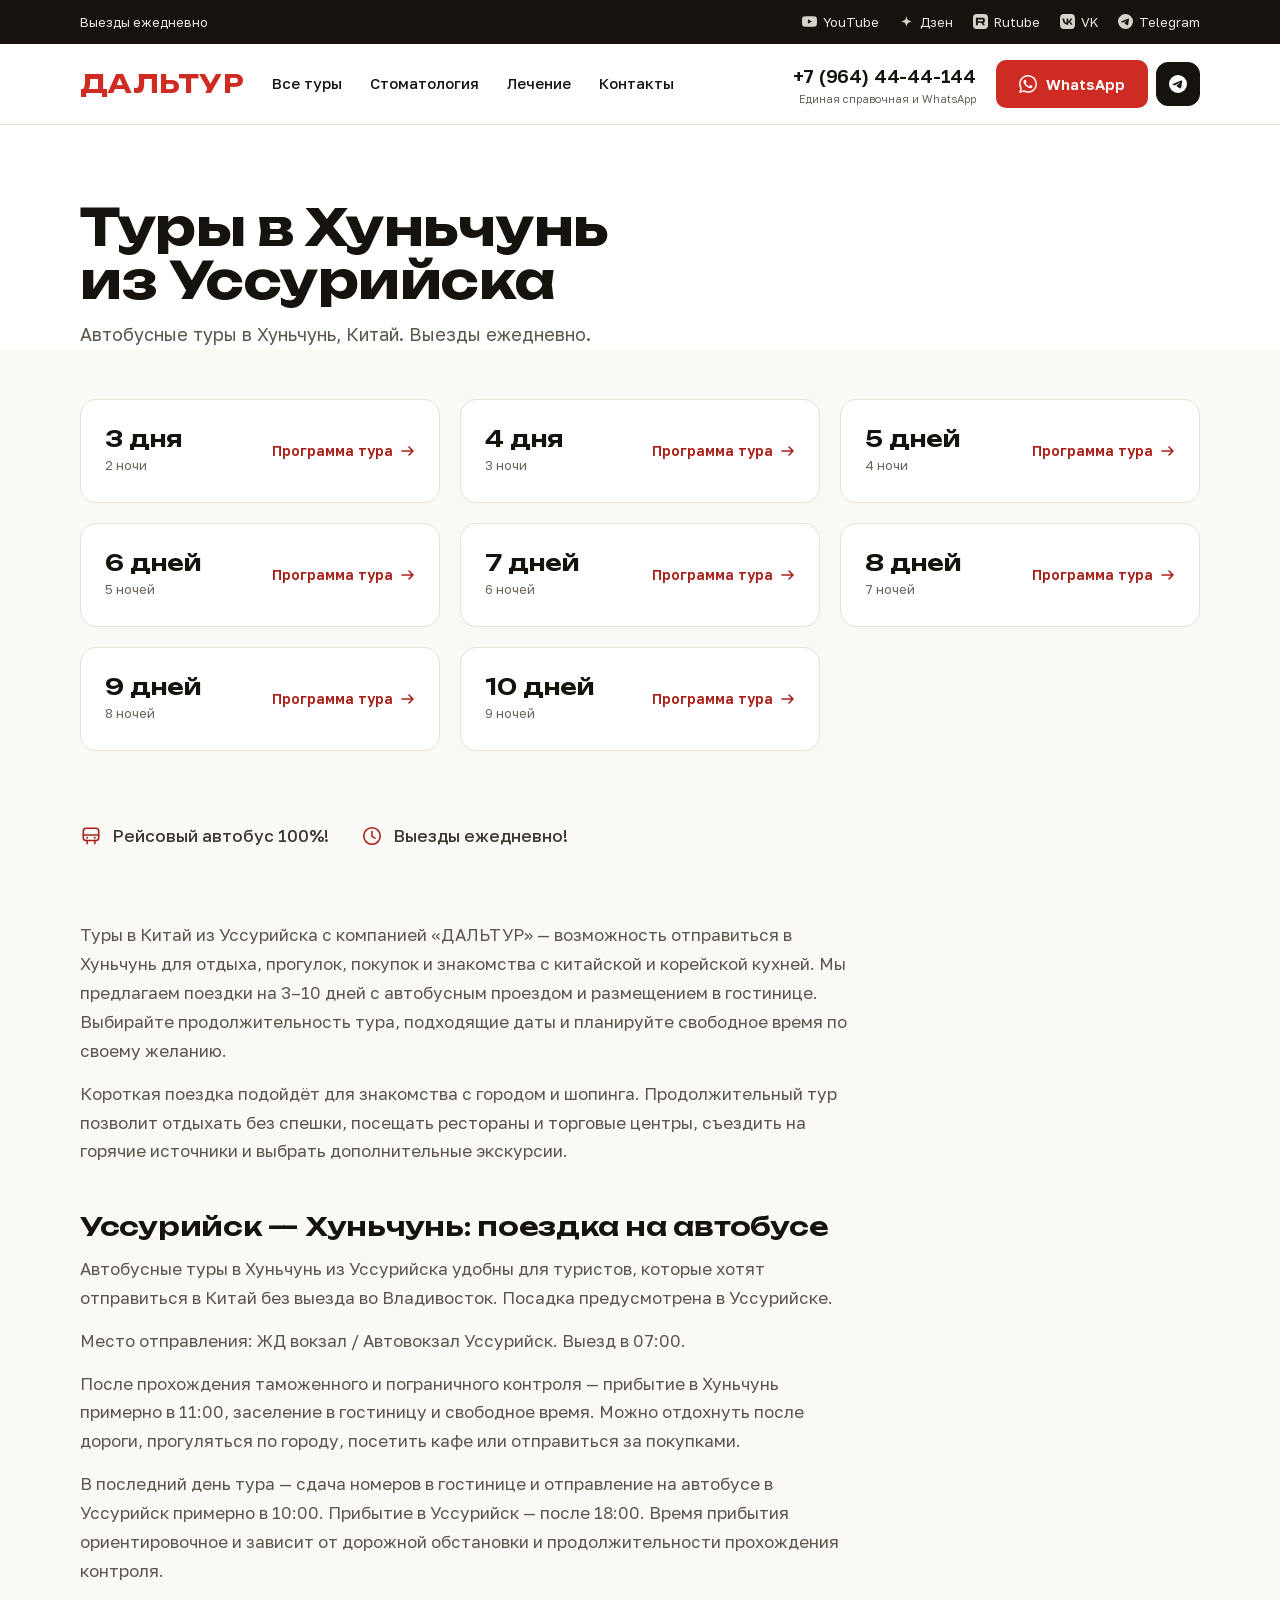
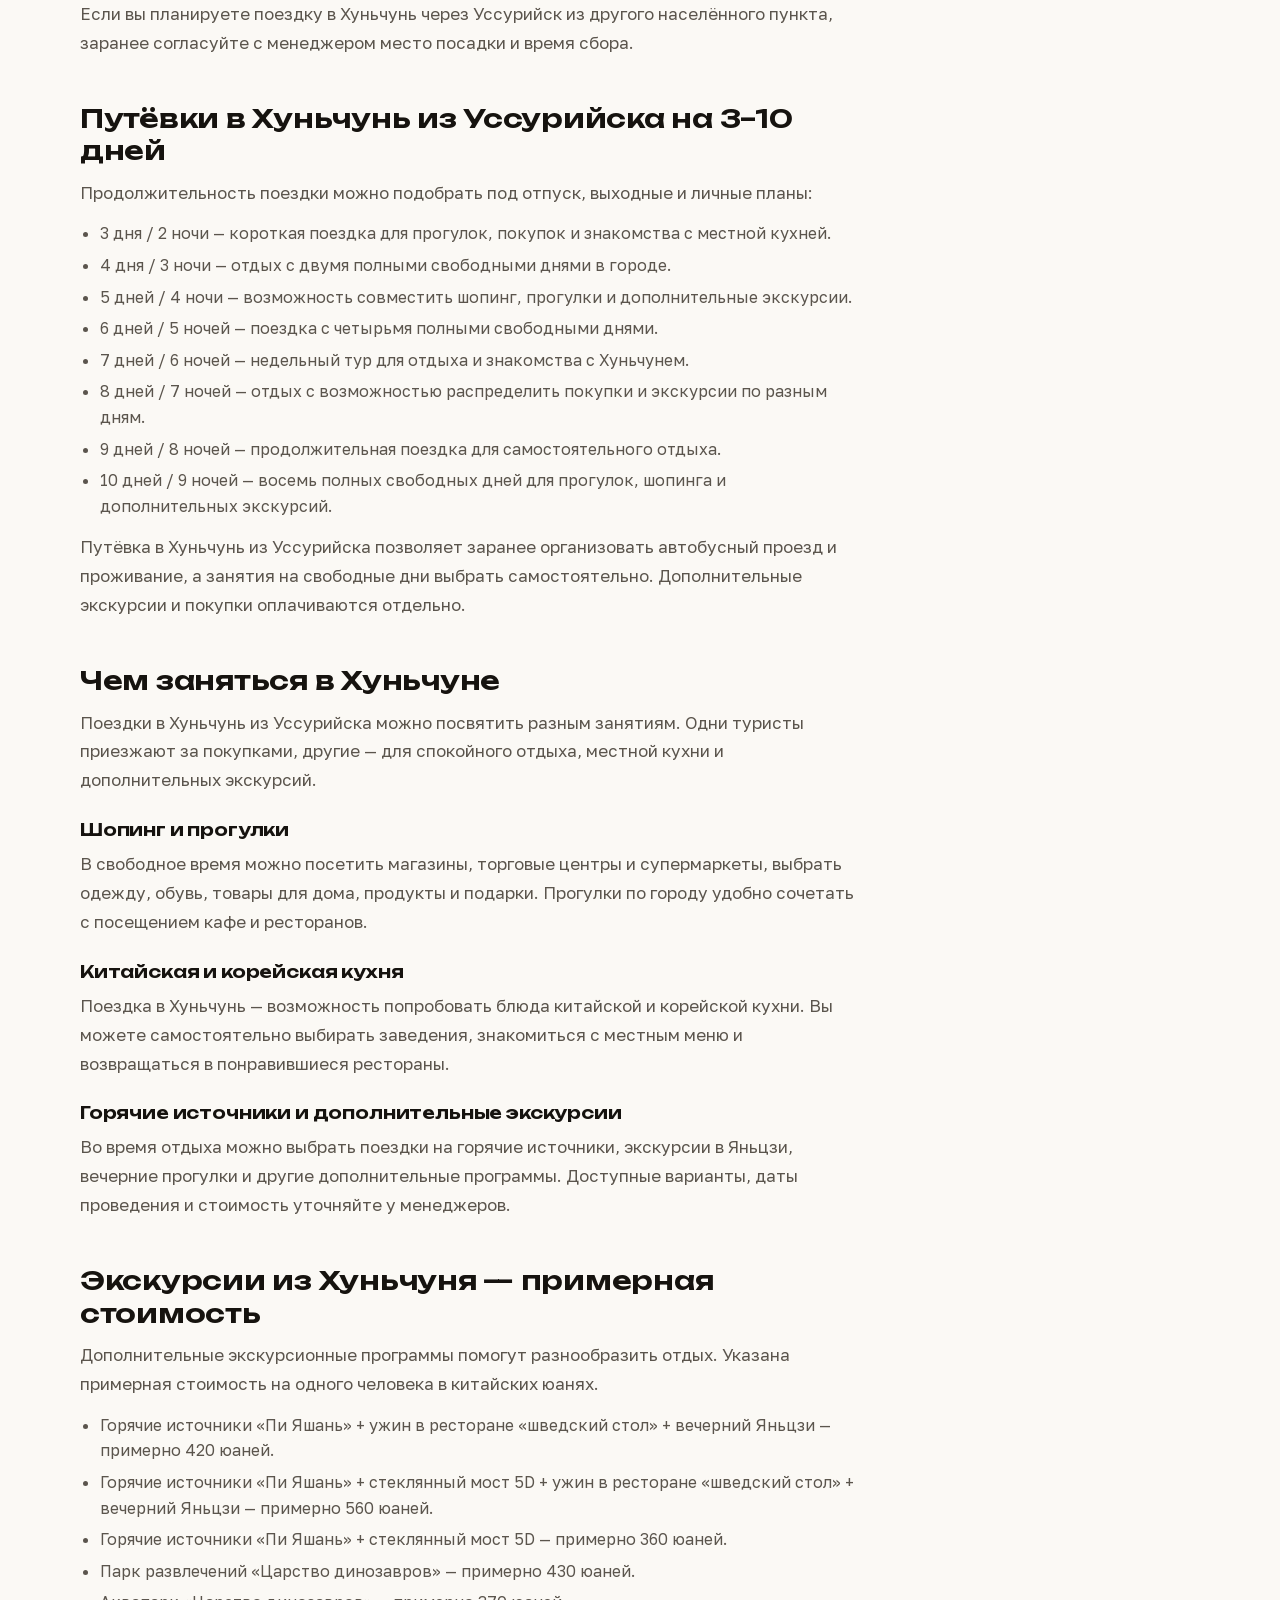
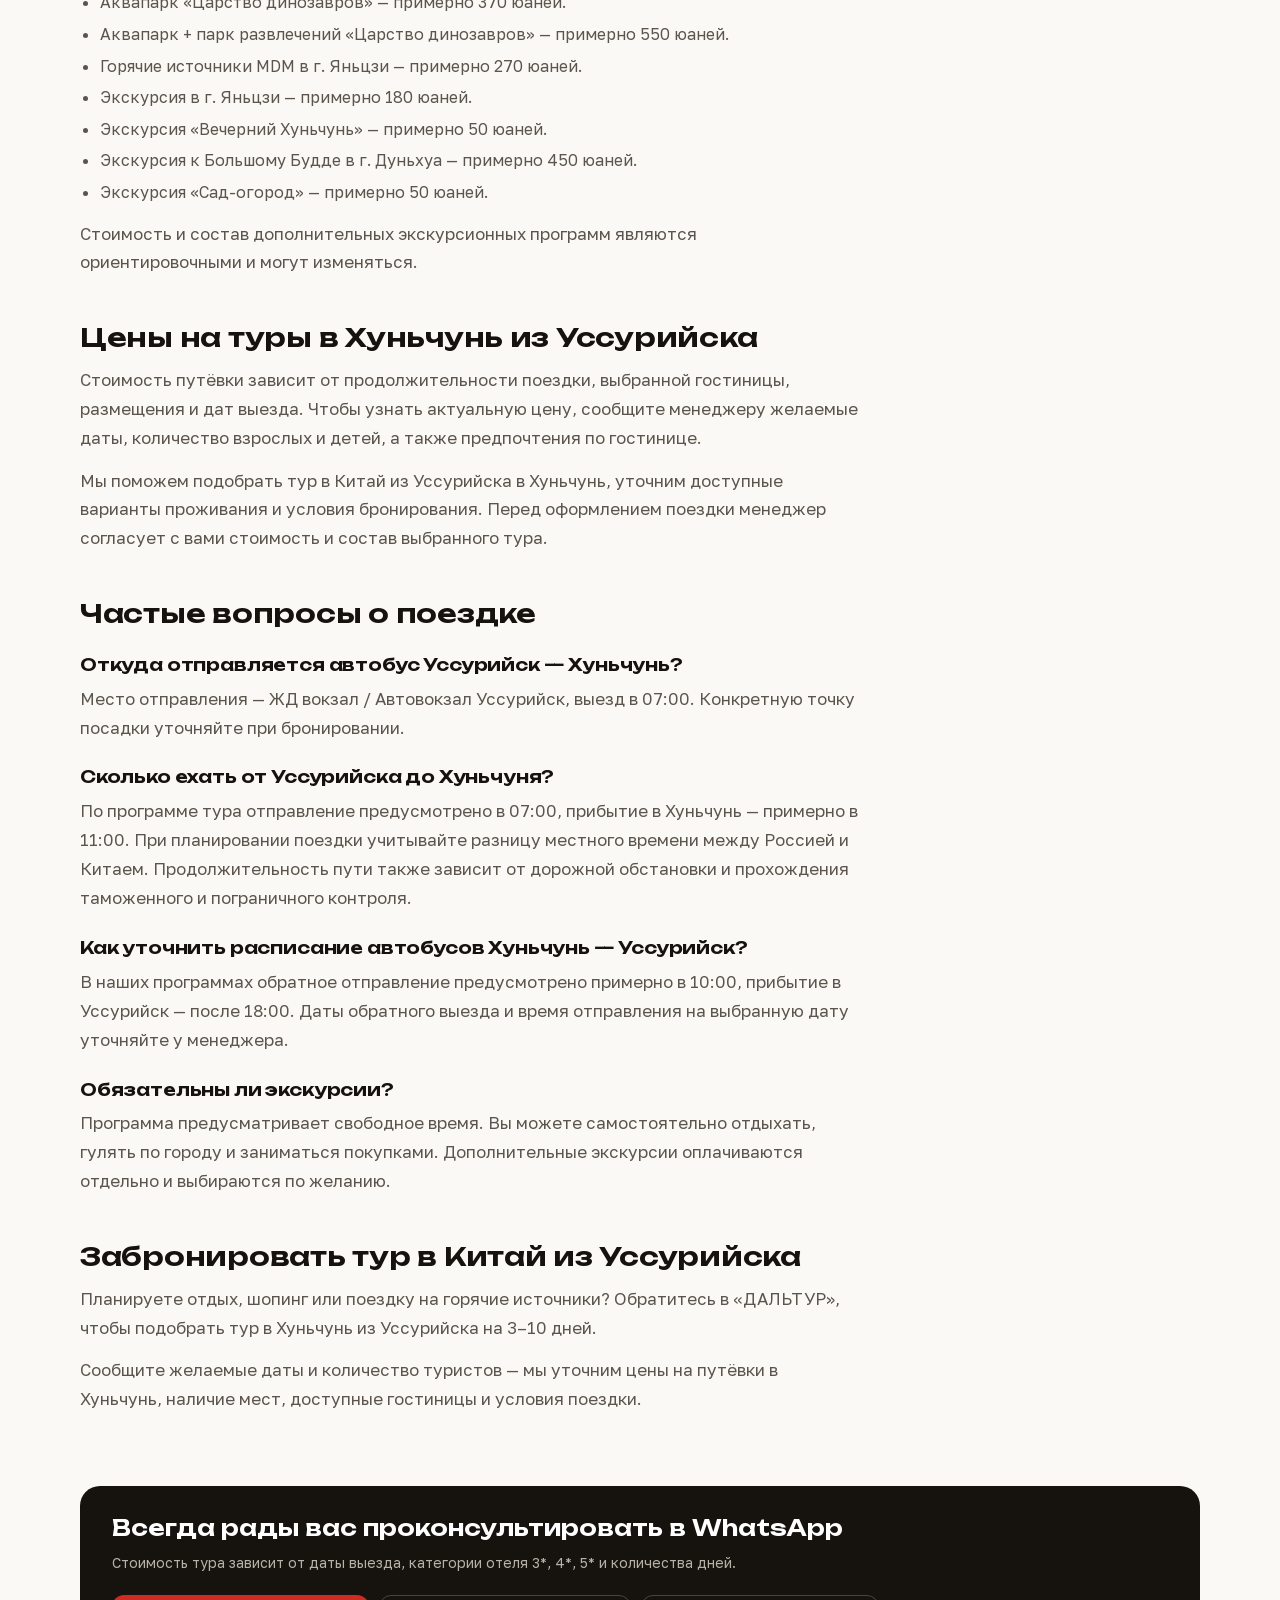
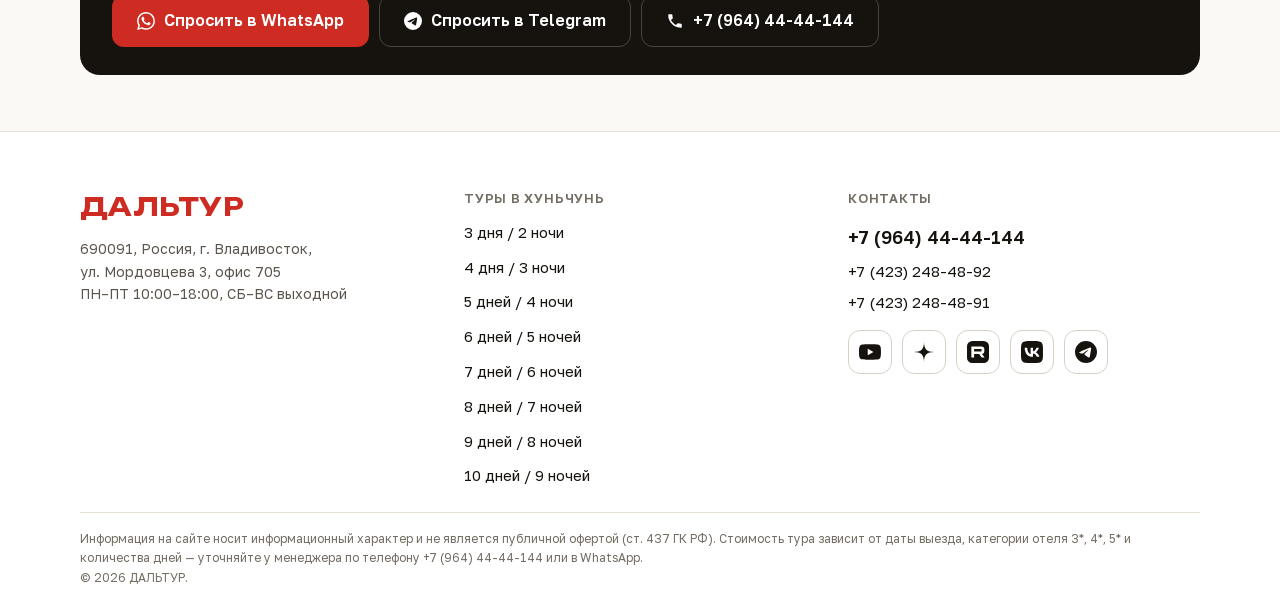
==== commit ee65884b: "feat: сплошные иконки сервисов одним цветом вместо контурных YouTube, VK, Telegram, WhatsApp — Simpl" ====
--- a/index.html
+++ b/index.html
@@ -25,7 +25,7 @@
   <div class="wrap">
     <span>Выезды ежедневно</span>
     <div class="topbar__right">
-      <a class="topbar__soc" href="https://www.youtube.com/@DALTOUR" target="_blank" rel="noopener"><svg width="15" height="15" viewBox="0 0 48 48" stroke-width="3.4" aria-hidden="true"><path fill="none" stroke="currentColor" stroke-linecap="round" stroke-linejoin="round" d="M43.112 14.394a5 5 0 0 0-3.533-3.533c-2.314-.894-24.732-1.332-31.236.025A5 5 0 0 0 4.81 14.42c-1.045 4.583-1.124 14.491.026 19.177a5 5 0 0 0 3.533 3.533c4.583 1.055 26.371 1.203 31.236 0a5 5 0 0 0 3.533-3.533c1.114-4.993 1.193-14.287-.026-19.203"/><path fill="none" stroke="currentColor" stroke-linecap="round" stroke-linejoin="round" d="M30.567 23.995L20.12 18.004v11.982Z"/></svg>YouTube</a> <a class="topbar__soc" href="https://dzen.ru/daltour" target="_blank" rel="noopener"><svg width="15" height="15" viewBox="0 0 48 48" stroke-width="3.4" aria-hidden="true"><path fill="none" stroke="currentColor" stroke-linecap="round" stroke-linejoin="round" d="M24 3.5C24 18.457 29.653 24 44.5 24C29.568 24 24 29.657 24 44.5C24 29.59 18.457 24 3.5 24C18.457 24 24 18.373 24 3.5"/></svg>Дзен</a> <a class="topbar__soc" href="https://rutube.ru/channel/54520250/" target="_blank" rel="noopener"><svg width="15" height="15" viewBox="0 0 48 48" stroke-width="3.4" aria-hidden="true"><path fill="none" stroke="currentColor" stroke-linecap="round" stroke-linejoin="round" d="M13.5 14.203h16.86a3.624 3.624 0 0 1 3.622 3.623v4.658c0 2-1.623 3.623-3.623 3.623H13.5zm16.046 11.904l4.954 7.69m-21-7.69v7.69"/><rect width="37" height="37" x="5.5" y="5.5" fill="none" stroke="currentColor" stroke-linecap="round" stroke-linejoin="round" rx="4" ry="4"/></svg>Rutube</a> <a class="topbar__soc" href="https://vk.ru/daltourvk" target="_blank" rel="noopener"><svg width="15" height="15" viewBox="0 0 48 48" stroke-width="3.4" aria-hidden="true"><path fill="none" stroke="currentColor" stroke-linecap="round" stroke-linejoin="round" d="M27.55 35.19v-6.64c4.46.68 5.87 4.19 8.71 6.64h7.24a29.36 29.36 0 0 0-7.9-10.47c2.6-3.58 5.36-6.95 6.71-12.06h-6.58c-2.58 3.91-3.94 8.49-8.18 11.51V12.66H18l2.28 2.82v10.05c-3.7-.43-6.2-7.2-8.91-12.87H4.5c2.5 7.66 7.76 24.47 23.05 22.53"/></svg>VK</a> <a class="topbar__soc" href="https://t.me/daltourChina" target="_blank" rel="noopener"><svg width="15" height="15" viewBox="0 0 48 48" stroke-width="3.4" aria-hidden="true"><path fill="none" stroke="currentColor" stroke-linecap="round" stroke-linejoin="round" d="M40.83 8.48c1.14 0 2 1 1.54 2.86l-5.58 26.3c-.39 1.87-1.52 2.32-3.08 1.45L20.4 29.26a.4.4 0 0 1 0-.65l15.37-13.88c.7-.62-.15-.92-1.07-.36L15.41 26.54a.46.46 0 0 1-.4.05L6.82 24C5 23.47 5 22.22 7.23 21.33L40 8.69a2.2 2.2 0 0 1 .83-.21"/></svg>Telegram</a>
+      <a class="topbar__soc" href="https://www.youtube.com/@DALTOUR" target="_blank" rel="noopener"><svg width="15" height="15" viewBox="0 0 24 24" aria-hidden="true"><path fill="currentColor" fill-rule="evenodd" d="M23.498 6.186a3.016 3.016 0 0 0-2.122-2.136C19.505 3.545 12 3.545 12 3.545s-7.505 0-9.377.505A3.017 3.017 0 0 0 .502 6.186C0 8.07 0 12 0 12s0 3.93.502 5.814a3.016 3.016 0 0 0 2.122 2.136c1.871.505 9.376.505 9.376.505s7.505 0 9.377-.505a3.015 3.015 0 0 0 2.122-2.136C24 15.93 24 12 24 12s0-3.93-.502-5.814zM9.545 15.568V8.432L15.818 12l-6.273 3.568z"/></svg>YouTube</a> <a class="topbar__soc" href="https://dzen.ru/daltour" target="_blank" rel="noopener"><svg width="15" height="15" viewBox="2 2 44 44" aria-hidden="true"><path fill="currentColor" fill-rule="evenodd" d="M24 3.5C24 18.457 29.653 24 44.5 24C29.568 24 24 29.657 24 44.5C24 29.59 18.457 24 3.5 24C18.457 24 24 18.373 24 3.5Z"/></svg>Дзен</a> <a class="topbar__soc" href="https://rutube.ru/channel/54520250/" target="_blank" rel="noopener"><svg width="15" height="15" viewBox="0 0 132 132" aria-hidden="true"><path fill="currentColor" fill-rule="evenodd" d="M32 0h68a32 32 0 0 1 32 32v68a32 32 0 0 1-32 32H32A32 32 0 0 1 0 100V32A32 32 0 0 1 32 0z M81.536 62.987H42.54V47.555h38.997c2.278 0 3.862.397 4.657 1.09s1.287 1.98 1.287 3.858v5.541c0 1.98-.492 3.265-1.287 3.959-.795.693-2.379.99-4.657.99zm2.675-29.981H26V99h16.539V77.53h30.479L87.48 99H106L90.055 77.429c5.878-.871 8.518-2.673 10.695-5.642s3.269-7.716 3.269-14.051v-4.948c0-3.758-.398-6.727-1.092-9.002s-1.88-4.255-3.565-6.033c-1.78-1.683-3.76-2.868-6.14-3.663-2.378-.693-5.35-1.09-9.01-1.09z"/></svg>Rutube</a> <a class="topbar__soc" href="https://vk.ru/daltourvk" target="_blank" rel="noopener"><svg width="15" height="15" viewBox="0 0 24 24" aria-hidden="true"><path fill="currentColor" fill-rule="evenodd" d="m9.489.004.729-.003h3.564l.73.003.914.01.433.007.418.011.403.014.388.016.374.021.36.025.345.03.333.033c1.74.196 2.933.616 3.833 1.516.9.9 1.32 2.092 1.516 3.833l.034.333.029.346.025.36.02.373.025.588.012.41.013.644.009.915.004.98-.001 3.313-.003.73-.01.914-.007.433-.011.418-.014.403-.016.388-.021.374-.025.36-.03.345-.033.333c-.196 1.74-.616 2.933-1.516 3.833-.9.9-2.092 1.32-3.833 1.516l-.333.034-.346.029-.36.025-.373.02-.588.025-.41.012-.644.013-.915.009-.98.004-3.313-.001-.73-.003-.914-.01-.433-.007-.418-.011-.403-.014-.388-.016-.374-.021-.36-.025-.345-.03-.333-.033c-1.74-.196-2.933-.616-3.833-1.516-.9-.9-1.32-2.092-1.516-3.833l-.034-.333-.029-.346-.025-.36-.02-.373-.025-.588-.012-.41-.013-.644-.009-.915-.004-.98.001-3.313.003-.73.01-.914.007-.433.011-.418.014-.403.016-.388.021-.374.025-.36.03-.345.033-.333c.196-1.74.616-2.933 1.516-3.833.9-.9 2.092-1.32 3.833-1.516l.333-.034.346-.029.36-.025.373-.02.588-.025.41-.012.644-.013.915-.009ZM6.79 7.3H4.05c.13 6.24 3.25 9.99 8.72 9.99h.31v-3.57c2.01.2 3.53 1.67 4.14 3.57h2.84c-.78-2.84-2.83-4.41-4.11-5.01 1.28-.74 3.08-2.54 3.51-4.98h-2.58c-.56 1.98-2.22 3.78-3.8 3.95V7.3H10.5v6.92c-1.6-.4-3.62-2.34-3.71-6.92Z"/></svg>VK</a> <a class="topbar__soc" href="https://t.me/daltourChina" target="_blank" rel="noopener"><svg width="15" height="15" viewBox="0 0 24 24" aria-hidden="true"><path fill="currentColor" fill-rule="evenodd" d="M11.944 0A12 12 0 0 0 0 12a12 12 0 0 0 12 12 12 12 0 0 0 12-12A12 12 0 0 0 12 0a12 12 0 0 0-.056 0zm4.962 7.224c.1-.002.321.023.465.14a.506.506 0 0 1 .171.325c.016.093.036.306.02.472-.18 1.898-.962 6.502-1.36 8.627-.168.9-.499 1.201-.82 1.23-.696.065-1.225-.46-1.9-.902-1.056-.693-1.653-1.124-2.678-1.8-1.185-.78-.417-1.21.258-1.91.177-.184 3.247-2.977 3.307-3.23.007-.032.014-.15-.056-.212s-.174-.041-.249-.024c-.106.024-1.793 1.14-5.061 3.345-.48.33-.913.49-1.302.48-.428-.008-1.252-.241-1.865-.44-.752-.245-1.349-.374-1.297-.789.027-.216.325-.437.893-.663 3.498-1.524 5.83-2.529 6.998-3.014 3.332-1.386 4.025-1.627 4.476-1.635z"/></svg>Telegram</a>
     </div>
   </div>
 </div>
@@ -51,12 +51,12 @@
         <span>Единая справочная и WhatsApp</span>
       </span>
       <span class="msgr">
-        <a class="btn btn--primary" href="https://wa.me/79644444144?text=%D0%97%D0%B4%D1%80%D0%B0%D0%B2%D1%81%D1%82%D0%B2%D1%83%D0%B9%D1%82%D0%B5%21%20%D0%98%D0%BD%D1%82%D0%B5%D1%80%D0%B5%D1%81%D1%83%D1%8E%D1%82%20%D1%82%D1%83%D1%80%D1%8B%20%D0%B2%20%D0%A5%D1%83%D0%BD%D1%8C%D1%87%D1%83%D0%BD%D1%8C%20%D0%B8%D0%B7%20%D0%A3%D1%81%D1%81%D1%83%D1%80%D0%B8%D0%B9%D1%81%D0%BA%D0%B0." target="_blank" rel="noopener"><svg width="18" height="18" viewBox="0 0 48 48" stroke-width="3.2" aria-hidden="true"><path fill="none" stroke="currentColor" stroke-linecap="round" stroke-linejoin="round" d="M24 2.5c-11.885.013-21.51 9.658-21.497 21.543A21.5 21.5 0 0 0 5.15 34.36L3.5 44.5l10.14-1.65c10.41 5.71 23.48 1.901 29.19-8.51s1.902-23.479-8.509-29.19a21.5 21.5 0 0 0-10.32-2.65Zm-10.75 9.77h5.86a1 1 0 0 1 1 1a10.4 10.4 0 0 0 .66 3.91a1.93 1.93 0 0 1-.66 2.44l-2.05 2a18.6 18.6 0 0 0 3.52 4.79A18.6 18.6 0 0 0 26.35 30l2-2.05c1-1 1.46-1 2.44-.66a10.4 10.4 0 0 0 3.91.66a1.05 1.05 0 0 1 1 1v5.86a1.05 1.05 0 0 1-1 1a23.68 23.68 0 0 1-15.64-6.84a23.6 23.6 0 0 1-6.84-15.64a1.07 1.07 0 0 1 1.03-1.06"/></svg> WhatsApp</a>
-        <a class="icon-btn icon-btn--tg" href="https://t.me/daltourChina" target="_blank" rel="noopener" aria-label="Написать в Telegram"><svg width="18" height="18" viewBox="0 0 48 48" stroke-width="3.2" aria-hidden="true"><path fill="none" stroke="currentColor" stroke-linecap="round" stroke-linejoin="round" d="M40.83 8.48c1.14 0 2 1 1.54 2.86l-5.58 26.3c-.39 1.87-1.52 2.32-3.08 1.45L20.4 29.26a.4.4 0 0 1 0-.65l15.37-13.88c.7-.62-.15-.92-1.07-.36L15.41 26.54a.46.46 0 0 1-.4.05L6.82 24C5 23.47 5 22.22 7.23 21.33L40 8.69a2.2 2.2 0 0 1 .83-.21"/></svg></a>
+        <a class="btn btn--primary" href="https://wa.me/79644444144?text=%D0%97%D0%B4%D1%80%D0%B0%D0%B2%D1%81%D1%82%D0%B2%D1%83%D0%B9%D1%82%D0%B5%21%20%D0%98%D0%BD%D1%82%D0%B5%D1%80%D0%B5%D1%81%D1%83%D1%8E%D1%82%20%D1%82%D1%83%D1%80%D1%8B%20%D0%B2%20%D0%A5%D1%83%D0%BD%D1%8C%D1%87%D1%83%D0%BD%D1%8C%20%D0%B8%D0%B7%20%D0%A3%D1%81%D1%81%D1%83%D1%80%D0%B8%D0%B9%D1%81%D0%BA%D0%B0." target="_blank" rel="noopener"><svg width="18" height="18" viewBox="0 0 24 24" aria-hidden="true"><path fill="currentColor" fill-rule="evenodd" d="M17.472 14.382c-.297-.149-1.758-.867-2.03-.967-.273-.099-.471-.148-.67.15-.197.297-.767.966-.94 1.164-.173.199-.347.223-.644.075-.297-.15-1.255-.463-2.39-1.475-.883-.788-1.48-1.761-1.653-2.059-.173-.297-.018-.458.13-.606.134-.133.298-.347.446-.52.149-.174.198-.298.298-.497.099-.198.05-.371-.025-.52-.075-.149-.669-1.612-.916-2.207-.242-.579-.487-.5-.669-.51-.173-.008-.371-.01-.57-.01-.198 0-.52.074-.792.372-.272.297-1.04 1.016-1.04 2.479 0 1.462 1.065 2.875 1.213 3.074.149.198 2.096 3.2 5.077 4.487.709.306 1.262.489 1.694.625.712.227 1.36.195 1.871.118.571-.085 1.758-.719 2.006-1.413.248-.694.248-1.289.173-1.413-.074-.124-.272-.198-.57-.347m-5.421 7.403h-.004a9.87 9.87 0 01-5.031-1.378l-.361-.214-3.741.982.998-3.648-.235-.374a9.86 9.86 0 01-1.51-5.26c.001-5.45 4.436-9.884 9.888-9.884 2.64 0 5.122 1.03 6.988 2.898a9.825 9.825 0 012.893 6.994c-.003 5.45-4.437 9.884-9.885 9.884m8.413-18.297A11.815 11.815 0 0012.05 0C5.495 0 .16 5.335.157 11.892c0 2.096.547 4.142 1.588 5.945L.057 24l6.305-1.654a11.882 11.882 0 005.683 1.448h.005c6.554 0 11.89-5.335 11.893-11.893a11.821 11.821 0 00-3.48-8.413Z"/></svg> WhatsApp</a>
+        <a class="icon-btn icon-btn--tg" href="https://t.me/daltourChina" target="_blank" rel="noopener" aria-label="Написать в Telegram"><svg width="18" height="18" viewBox="0 0 24 24" aria-hidden="true"><path fill="currentColor" fill-rule="evenodd" d="M11.944 0A12 12 0 0 0 0 12a12 12 0 0 0 12 12 12 12 0 0 0 12-12A12 12 0 0 0 12 0a12 12 0 0 0-.056 0zm4.962 7.224c.1-.002.321.023.465.14a.506.506 0 0 1 .171.325c.016.093.036.306.02.472-.18 1.898-.962 6.502-1.36 8.627-.168.9-.499 1.201-.82 1.23-.696.065-1.225-.46-1.9-.902-1.056-.693-1.653-1.124-2.678-1.8-1.185-.78-.417-1.21.258-1.91.177-.184 3.247-2.977 3.307-3.23.007-.032.014-.15-.056-.212s-.174-.041-.249-.024c-.106.024-1.793 1.14-5.061 3.345-.48.33-.913.49-1.302.48-.428-.008-1.252-.241-1.865-.44-.752-.245-1.349-.374-1.297-.789.027-.216.325-.437.893-.663 3.498-1.524 5.83-2.529 6.998-3.014 3.332-1.386 4.025-1.627 4.476-1.635z"/></svg></a>
       </span>
     </div>
 
-    <a class="icon-btn icon-btn--accent header__wa-mobile" href="https://wa.me/79644444144?text=%D0%97%D0%B4%D1%80%D0%B0%D0%B2%D1%81%D1%82%D0%B2%D1%83%D0%B9%D1%82%D0%B5%21%20%D0%98%D0%BD%D1%82%D0%B5%D1%80%D0%B5%D1%81%D1%83%D1%8E%D1%82%20%D1%82%D1%83%D1%80%D1%8B%20%D0%B2%20%D0%A5%D1%83%D0%BD%D1%8C%D1%87%D1%83%D0%BD%D1%8C%20%D0%B8%D0%B7%20%D0%A3%D1%81%D1%81%D1%83%D1%80%D0%B8%D0%B9%D1%81%D0%BA%D0%B0." target="_blank" rel="noopener" aria-label="Написать в WhatsApp"><svg width="18" height="18" viewBox="0 0 48 48" stroke-width="3.2" aria-hidden="true"><path fill="none" stroke="currentColor" stroke-linecap="round" stroke-linejoin="round" d="M24 2.5c-11.885.013-21.51 9.658-21.497 21.543A21.5 21.5 0 0 0 5.15 34.36L3.5 44.5l10.14-1.65c10.41 5.71 23.48 1.901 29.19-8.51s1.902-23.479-8.509-29.19a21.5 21.5 0 0 0-10.32-2.65Zm-10.75 9.77h5.86a1 1 0 0 1 1 1a10.4 10.4 0 0 0 .66 3.91a1.93 1.93 0 0 1-.66 2.44l-2.05 2a18.6 18.6 0 0 0 3.52 4.79A18.6 18.6 0 0 0 26.35 30l2-2.05c1-1 1.46-1 2.44-.66a10.4 10.4 0 0 0 3.91.66a1.05 1.05 0 0 1 1 1v5.86a1.05 1.05 0 0 1-1 1a23.68 23.68 0 0 1-15.64-6.84a23.6 23.6 0 0 1-6.84-15.64a1.07 1.07 0 0 1 1.03-1.06"/></svg></a>
+    <a class="icon-btn icon-btn--accent header__wa-mobile" href="https://wa.me/79644444144?text=%D0%97%D0%B4%D1%80%D0%B0%D0%B2%D1%81%D1%82%D0%B2%D1%83%D0%B9%D1%82%D0%B5%21%20%D0%98%D0%BD%D1%82%D0%B5%D1%80%D0%B5%D1%81%D1%83%D1%8E%D1%82%20%D1%82%D1%83%D1%80%D1%8B%20%D0%B2%20%D0%A5%D1%83%D0%BD%D1%8C%D1%87%D1%83%D0%BD%D1%8C%20%D0%B8%D0%B7%20%D0%A3%D1%81%D1%81%D1%83%D1%80%D0%B8%D0%B9%D1%81%D0%BA%D0%B0." target="_blank" rel="noopener" aria-label="Написать в WhatsApp"><svg width="18" height="18" viewBox="0 0 24 24" aria-hidden="true"><path fill="currentColor" fill-rule="evenodd" d="M17.472 14.382c-.297-.149-1.758-.867-2.03-.967-.273-.099-.471-.148-.67.15-.197.297-.767.966-.94 1.164-.173.199-.347.223-.644.075-.297-.15-1.255-.463-2.39-1.475-.883-.788-1.48-1.761-1.653-2.059-.173-.297-.018-.458.13-.606.134-.133.298-.347.446-.52.149-.174.198-.298.298-.497.099-.198.05-.371-.025-.52-.075-.149-.669-1.612-.916-2.207-.242-.579-.487-.5-.669-.51-.173-.008-.371-.01-.57-.01-.198 0-.52.074-.792.372-.272.297-1.04 1.016-1.04 2.479 0 1.462 1.065 2.875 1.213 3.074.149.198 2.096 3.2 5.077 4.487.709.306 1.262.489 1.694.625.712.227 1.36.195 1.871.118.571-.085 1.758-.719 2.006-1.413.248-.694.248-1.289.173-1.413-.074-.124-.272-.198-.57-.347m-5.421 7.403h-.004a9.87 9.87 0 01-5.031-1.378l-.361-.214-3.741.982.998-3.648-.235-.374a9.86 9.86 0 01-1.51-5.26c.001-5.45 4.436-9.884 9.888-9.884 2.64 0 5.122 1.03 6.988 2.898a9.825 9.825 0 012.893 6.994c-.003 5.45-4.437 9.884-9.885 9.884m8.413-18.297A11.815 11.815 0 0012.05 0C5.495 0 .16 5.335.157 11.892c0 2.096.547 4.142 1.588 5.945L.057 24l6.305-1.654a11.882 11.882 0 005.683 1.448h.005c6.554 0 11.89-5.335 11.893-11.893a11.821 11.821 0 00-3.48-8.413Z"/></svg></a>
   </div>
 </header>
 
@@ -76,9 +76,9 @@
     <a href="https://lechenie-v-kitae.hunchun-hunchun.ru/">Лечение</a>
     <a href="https://ussuriysk.hunchun-hunchun.ru/#kontakty">Контакты</a>
     <div class="drawer__contacts">
-      <a class="btn btn--primary" href="https://wa.me/79644444144?text=%D0%97%D0%B4%D1%80%D0%B0%D0%B2%D1%81%D1%82%D0%B2%D1%83%D0%B9%D1%82%D0%B5%21%20%D0%98%D0%BD%D1%82%D0%B5%D1%80%D0%B5%D1%81%D1%83%D1%8E%D1%82%20%D1%82%D1%83%D1%80%D1%8B%20%D0%B2%20%D0%A5%D1%83%D0%BD%D1%8C%D1%87%D1%83%D0%BD%D1%8C%20%D0%B8%D0%B7%20%D0%A3%D1%81%D1%81%D1%83%D1%80%D0%B8%D0%B9%D1%81%D0%BA%D0%B0." target="_blank" rel="noopener"><svg width="18" height="18" viewBox="0 0 48 48" stroke-width="3.2" aria-hidden="true"><path fill="none" stroke="currentColor" stroke-linecap="round" stroke-linejoin="round" d="M24 2.5c-11.885.013-21.51 9.658-21.497 21.543A21.5 21.5 0 0 0 5.15 34.36L3.5 44.5l10.14-1.65c10.41 5.71 23.48 1.901 29.19-8.51s1.902-23.479-8.509-29.19a21.5 21.5 0 0 0-10.32-2.65Zm-10.75 9.77h5.86a1 1 0 0 1 1 1a10.4 10.4 0 0 0 .66 3.91a1.93 1.93 0 0 1-.66 2.44l-2.05 2a18.6 18.6 0 0 0 3.52 4.79A18.6 18.6 0 0 0 26.35 30l2-2.05c1-1 1.46-1 2.44-.66a10.4 10.4 0 0 0 3.91.66a1.05 1.05 0 0 1 1 1v5.86a1.05 1.05 0 0 1-1 1a23.68 23.68 0 0 1-15.64-6.84a23.6 23.6 0 0 1-6.84-15.64a1.07 1.07 0 0 1 1.03-1.06"/></svg> Спросить в WhatsApp</a>
-      <a class="btn btn--ghost" href="https://t.me/daltourChina" target="_blank" rel="noopener"><svg width="18" height="18" viewBox="0 0 48 48" stroke-width="3.2" aria-hidden="true"><path fill="none" stroke="currentColor" stroke-linecap="round" stroke-linejoin="round" d="M40.83 8.48c1.14 0 2 1 1.54 2.86l-5.58 26.3c-.39 1.87-1.52 2.32-3.08 1.45L20.4 29.26a.4.4 0 0 1 0-.65l15.37-13.88c.7-.62-.15-.92-1.07-.36L15.41 26.54a.46.46 0 0 1-.4.05L6.82 24C5 23.47 5 22.22 7.23 21.33L40 8.69a2.2 2.2 0 0 1 .83-.21"/></svg> Спросить в Telegram</a>
-      <a class="btn btn--ghost btn--tel" href="tel:+79644444144"><svg width="18" height="18" viewBox="0 0 18 18" fill="none" aria-hidden="true"><path d="M3 3.5h3l1.2 3-1.6 1.2a9 9 0 0 0 4.7 4.7L11.5 11l3 1.2v3a13 13 0 0 1-11.5-11.7z" stroke="currentColor" stroke-width="1.4" stroke-linejoin="round"/></svg> +7 (964) 44-44-144</a>
+      <a class="btn btn--primary" href="https://wa.me/79644444144?text=%D0%97%D0%B4%D1%80%D0%B0%D0%B2%D1%81%D1%82%D0%B2%D1%83%D0%B9%D1%82%D0%B5%21%20%D0%98%D0%BD%D1%82%D0%B5%D1%80%D0%B5%D1%81%D1%83%D1%8E%D1%82%20%D1%82%D1%83%D1%80%D1%8B%20%D0%B2%20%D0%A5%D1%83%D0%BD%D1%8C%D1%87%D1%83%D0%BD%D1%8C%20%D0%B8%D0%B7%20%D0%A3%D1%81%D1%81%D1%83%D1%80%D0%B8%D0%B9%D1%81%D0%BA%D0%B0." target="_blank" rel="noopener"><svg width="18" height="18" viewBox="0 0 24 24" aria-hidden="true"><path fill="currentColor" fill-rule="evenodd" d="M17.472 14.382c-.297-.149-1.758-.867-2.03-.967-.273-.099-.471-.148-.67.15-.197.297-.767.966-.94 1.164-.173.199-.347.223-.644.075-.297-.15-1.255-.463-2.39-1.475-.883-.788-1.48-1.761-1.653-2.059-.173-.297-.018-.458.13-.606.134-.133.298-.347.446-.52.149-.174.198-.298.298-.497.099-.198.05-.371-.025-.52-.075-.149-.669-1.612-.916-2.207-.242-.579-.487-.5-.669-.51-.173-.008-.371-.01-.57-.01-.198 0-.52.074-.792.372-.272.297-1.04 1.016-1.04 2.479 0 1.462 1.065 2.875 1.213 3.074.149.198 2.096 3.2 5.077 4.487.709.306 1.262.489 1.694.625.712.227 1.36.195 1.871.118.571-.085 1.758-.719 2.006-1.413.248-.694.248-1.289.173-1.413-.074-.124-.272-.198-.57-.347m-5.421 7.403h-.004a9.87 9.87 0 01-5.031-1.378l-.361-.214-3.741.982.998-3.648-.235-.374a9.86 9.86 0 01-1.51-5.26c.001-5.45 4.436-9.884 9.888-9.884 2.64 0 5.122 1.03 6.988 2.898a9.825 9.825 0 012.893 6.994c-.003 5.45-4.437 9.884-9.885 9.884m8.413-18.297A11.815 11.815 0 0012.05 0C5.495 0 .16 5.335.157 11.892c0 2.096.547 4.142 1.588 5.945L.057 24l6.305-1.654a11.882 11.882 0 005.683 1.448h.005c6.554 0 11.89-5.335 11.893-11.893a11.821 11.821 0 00-3.48-8.413Z"/></svg> Спросить в WhatsApp</a>
+      <a class="btn btn--ghost" href="https://t.me/daltourChina" target="_blank" rel="noopener"><svg width="18" height="18" viewBox="0 0 24 24" aria-hidden="true"><path fill="currentColor" fill-rule="evenodd" d="M11.944 0A12 12 0 0 0 0 12a12 12 0 0 0 12 12 12 12 0 0 0 12-12A12 12 0 0 0 12 0a12 12 0 0 0-.056 0zm4.962 7.224c.1-.002.321.023.465.14a.506.506 0 0 1 .171.325c.016.093.036.306.02.472-.18 1.898-.962 6.502-1.36 8.627-.168.9-.499 1.201-.82 1.23-.696.065-1.225-.46-1.9-.902-1.056-.693-1.653-1.124-2.678-1.8-1.185-.78-.417-1.21.258-1.91.177-.184 3.247-2.977 3.307-3.23.007-.032.014-.15-.056-.212s-.174-.041-.249-.024c-.106.024-1.793 1.14-5.061 3.345-.48.33-.913.49-1.302.48-.428-.008-1.252-.241-1.865-.44-.752-.245-1.349-.374-1.297-.789.027-.216.325-.437.893-.663 3.498-1.524 5.83-2.529 6.998-3.014 3.332-1.386 4.025-1.627 4.476-1.635z"/></svg> Спросить в Telegram</a>
+      <a class="btn btn--ghost btn--tel" href="tel:+79644444144"><svg width="18" height="18" viewBox="0 0 24 24" aria-hidden="true"><path fill="currentColor" d="M6.62 10.79c1.44 2.83 3.76 5.15 6.59 6.59l2.2-2.2c.28-.28.67-.36 1.02-.25c1.12.37 2.32.57 3.57.57a1 1 0 0 1 1 1V20a1 1 0 0 1-1 1A17 17 0 0 1 3 4a1 1 0 0 1 1-1h3.5a1 1 0 0 1 1 1c0 1.25.2 2.45.57 3.57c.11.35.03.74-.25 1.02z"/></svg> +7 (964) 44-44-144</a>
     </div>
   </nav>
 </div>
@@ -228,9 +228,9 @@
           <span>Стоимость тура зависит от даты выезда, категории отеля 3*, 4*, 5* и количества дней.</span>
         </div>
         <div class="contacts__actions">
-          <a class="btn btn--primary" href="https://wa.me/79644444144?text=%D0%97%D0%B4%D1%80%D0%B0%D0%B2%D1%81%D1%82%D0%B2%D1%83%D0%B9%D1%82%D0%B5%21%20%D0%9F%D0%BE%D0%B4%D1%81%D0%BA%D0%B0%D0%B6%D0%B8%D1%82%D0%B5%20%D0%BF%D0%BE%20%D1%82%D1%83%D1%80%D0%B0%D0%BC%20%D0%B2%20%D0%A5%D1%83%D0%BD%D1%8C%D1%87%D1%83%D0%BD%D1%8C." target="_blank" rel="noopener"><svg width="18" height="18" viewBox="0 0 48 48" stroke-width="3.2" aria-hidden="true"><path fill="none" stroke="currentColor" stroke-linecap="round" stroke-linejoin="round" d="M24 2.5c-11.885.013-21.51 9.658-21.497 21.543A21.5 21.5 0 0 0 5.15 34.36L3.5 44.5l10.14-1.65c10.41 5.71 23.48 1.901 29.19-8.51s1.902-23.479-8.509-29.19a21.5 21.5 0 0 0-10.32-2.65Zm-10.75 9.77h5.86a1 1 0 0 1 1 1a10.4 10.4 0 0 0 .66 3.91a1.93 1.93 0 0 1-.66 2.44l-2.05 2a18.6 18.6 0 0 0 3.52 4.79A18.6 18.6 0 0 0 26.35 30l2-2.05c1-1 1.46-1 2.44-.66a10.4 10.4 0 0 0 3.91.66a1.05 1.05 0 0 1 1 1v5.86a1.05 1.05 0 0 1-1 1a23.68 23.68 0 0 1-15.64-6.84a23.6 23.6 0 0 1-6.84-15.64a1.07 1.07 0 0 1 1.03-1.06"/></svg> Спросить в WhatsApp</a>
-          <a class="btn btn--ghost" href="https://t.me/daltourChina" target="_blank" rel="noopener"><svg width="18" height="18" viewBox="0 0 48 48" stroke-width="3.2" aria-hidden="true"><path fill="none" stroke="currentColor" stroke-linecap="round" stroke-linejoin="round" d="M40.83 8.48c1.14 0 2 1 1.54 2.86l-5.58 26.3c-.39 1.87-1.52 2.32-3.08 1.45L20.4 29.26a.4.4 0 0 1 0-.65l15.37-13.88c.7-.62-.15-.92-1.07-.36L15.41 26.54a.46.46 0 0 1-.4.05L6.82 24C5 23.47 5 22.22 7.23 21.33L40 8.69a2.2 2.2 0 0 1 .83-.21"/></svg> Спросить в Telegram</a>
-          <a class="btn btn--ghost btn--tel" href="tel:+79644444144"><svg width="18" height="18" viewBox="0 0 18 18" fill="none" aria-hidden="true"><path d="M3 3.5h3l1.2 3-1.6 1.2a9 9 0 0 0 4.7 4.7L11.5 11l3 1.2v3a13 13 0 0 1-11.5-11.7z" stroke="currentColor" stroke-width="1.4" stroke-linejoin="round"/></svg> +7 (964) 44-44-144</a>
+          <a class="btn btn--primary" href="https://wa.me/79644444144?text=%D0%97%D0%B4%D1%80%D0%B0%D0%B2%D1%81%D1%82%D0%B2%D1%83%D0%B9%D1%82%D0%B5%21%20%D0%9F%D0%BE%D0%B4%D1%81%D0%BA%D0%B0%D0%B6%D0%B8%D1%82%D0%B5%20%D0%BF%D0%BE%20%D1%82%D1%83%D1%80%D0%B0%D0%BC%20%D0%B2%20%D0%A5%D1%83%D0%BD%D1%8C%D1%87%D1%83%D0%BD%D1%8C." target="_blank" rel="noopener"><svg width="18" height="18" viewBox="0 0 24 24" aria-hidden="true"><path fill="currentColor" fill-rule="evenodd" d="M17.472 14.382c-.297-.149-1.758-.867-2.03-.967-.273-.099-.471-.148-.67.15-.197.297-.767.966-.94 1.164-.173.199-.347.223-.644.075-.297-.15-1.255-.463-2.39-1.475-.883-.788-1.48-1.761-1.653-2.059-.173-.297-.018-.458.13-.606.134-.133.298-.347.446-.52.149-.174.198-.298.298-.497.099-.198.05-.371-.025-.52-.075-.149-.669-1.612-.916-2.207-.242-.579-.487-.5-.669-.51-.173-.008-.371-.01-.57-.01-.198 0-.52.074-.792.372-.272.297-1.04 1.016-1.04 2.479 0 1.462 1.065 2.875 1.213 3.074.149.198 2.096 3.2 5.077 4.487.709.306 1.262.489 1.694.625.712.227 1.36.195 1.871.118.571-.085 1.758-.719 2.006-1.413.248-.694.248-1.289.173-1.413-.074-.124-.272-.198-.57-.347m-5.421 7.403h-.004a9.87 9.87 0 01-5.031-1.378l-.361-.214-3.741.982.998-3.648-.235-.374a9.86 9.86 0 01-1.51-5.26c.001-5.45 4.436-9.884 9.888-9.884 2.64 0 5.122 1.03 6.988 2.898a9.825 9.825 0 012.893 6.994c-.003 5.45-4.437 9.884-9.885 9.884m8.413-18.297A11.815 11.815 0 0012.05 0C5.495 0 .16 5.335.157 11.892c0 2.096.547 4.142 1.588 5.945L.057 24l6.305-1.654a11.882 11.882 0 005.683 1.448h.005c6.554 0 11.89-5.335 11.893-11.893a11.821 11.821 0 00-3.48-8.413Z"/></svg> Спросить в WhatsApp</a>
+          <a class="btn btn--ghost" href="https://t.me/daltourChina" target="_blank" rel="noopener"><svg width="18" height="18" viewBox="0 0 24 24" aria-hidden="true"><path fill="currentColor" fill-rule="evenodd" d="M11.944 0A12 12 0 0 0 0 12a12 12 0 0 0 12 12 12 12 0 0 0 12-12A12 12 0 0 0 12 0a12 12 0 0 0-.056 0zm4.962 7.224c.1-.002.321.023.465.14a.506.506 0 0 1 .171.325c.016.093.036.306.02.472-.18 1.898-.962 6.502-1.36 8.627-.168.9-.499 1.201-.82 1.23-.696.065-1.225-.46-1.9-.902-1.056-.693-1.653-1.124-2.678-1.8-1.185-.78-.417-1.21.258-1.91.177-.184 3.247-2.977 3.307-3.23.007-.032.014-.15-.056-.212s-.174-.041-.249-.024c-.106.024-1.793 1.14-5.061 3.345-.48.33-.913.49-1.302.48-.428-.008-1.252-.241-1.865-.44-.752-.245-1.349-.374-1.297-.789.027-.216.325-.437.893-.663 3.498-1.524 5.83-2.529 6.998-3.014 3.332-1.386 4.025-1.627 4.476-1.635z"/></svg> Спросить в Telegram</a>
+          <a class="btn btn--ghost btn--tel" href="tel:+79644444144"><svg width="18" height="18" viewBox="0 0 24 24" aria-hidden="true"><path fill="currentColor" d="M6.62 10.79c1.44 2.83 3.76 5.15 6.59 6.59l2.2-2.2c.28-.28.67-.36 1.02-.25c1.12.37 2.32.57 3.57.57a1 1 0 0 1 1 1V20a1 1 0 0 1-1 1A17 17 0 0 1 3 4a1 1 0 0 1 1-1h3.5a1 1 0 0 1 1 1c0 1.25.2 2.45.57 3.57c.11.35.03.74-.25 1.02z"/></svg> +7 (964) 44-44-144</a>
         </div>
       </div>
     </div>
@@ -266,11 +266,11 @@
           <a href="tel:+74232484891">+7 (423) 248-48-91</a>
         </div>
         <div class="footer__social">
-          <a href="https://www.youtube.com/@DALTOUR" target="_blank" rel="noopener" aria-label="YouTube" title="YouTube"><svg width="22" height="22" viewBox="0 0 48 48" stroke-width="2.8" aria-hidden="true"><path fill="none" stroke="currentColor" stroke-linecap="round" stroke-linejoin="round" d="M43.112 14.394a5 5 0 0 0-3.533-3.533c-2.314-.894-24.732-1.332-31.236.025A5 5 0 0 0 4.81 14.42c-1.045 4.583-1.124 14.491.026 19.177a5 5 0 0 0 3.533 3.533c4.583 1.055 26.371 1.203 31.236 0a5 5 0 0 0 3.533-3.533c1.114-4.993 1.193-14.287-.026-19.203"/><path fill="none" stroke="currentColor" stroke-linecap="round" stroke-linejoin="round" d="M30.567 23.995L20.12 18.004v11.982Z"/></svg></a>
-          <a href="https://dzen.ru/daltour" target="_blank" rel="noopener" aria-label="Дзен" title="Дзен"><svg width="22" height="22" viewBox="0 0 48 48" stroke-width="2.8" aria-hidden="true"><path fill="none" stroke="currentColor" stroke-linecap="round" stroke-linejoin="round" d="M24 3.5C24 18.457 29.653 24 44.5 24C29.568 24 24 29.657 24 44.5C24 29.59 18.457 24 3.5 24C18.457 24 24 18.373 24 3.5"/></svg></a>
-          <a href="https://rutube.ru/channel/54520250/" target="_blank" rel="noopener" aria-label="Rutube" title="Rutube"><svg width="22" height="22" viewBox="0 0 48 48" stroke-width="2.8" aria-hidden="true"><path fill="none" stroke="currentColor" stroke-linecap="round" stroke-linejoin="round" d="M13.5 14.203h16.86a3.624 3.624 0 0 1 3.622 3.623v4.658c0 2-1.623 3.623-3.623 3.623H13.5zm16.046 11.904l4.954 7.69m-21-7.69v7.69"/><rect width="37" height="37" x="5.5" y="5.5" fill="none" stroke="currentColor" stroke-linecap="round" stroke-linejoin="round" rx="4" ry="4"/></svg></a>
-          <a href="https://vk.ru/daltourvk" target="_blank" rel="noopener" aria-label="VK" title="VK"><svg width="22" height="22" viewBox="0 0 48 48" stroke-width="2.8" aria-hidden="true"><path fill="none" stroke="currentColor" stroke-linecap="round" stroke-linejoin="round" d="M27.55 35.19v-6.64c4.46.68 5.87 4.19 8.71 6.64h7.24a29.36 29.36 0 0 0-7.9-10.47c2.6-3.58 5.36-6.95 6.71-12.06h-6.58c-2.58 3.91-3.94 8.49-8.18 11.51V12.66H18l2.28 2.82v10.05c-3.7-.43-6.2-7.2-8.91-12.87H4.5c2.5 7.66 7.76 24.47 23.05 22.53"/></svg></a>
-          <a href="https://t.me/daltourChina" target="_blank" rel="noopener" aria-label="Telegram" title="Telegram"><svg width="22" height="22" viewBox="0 0 48 48" stroke-width="2.8" aria-hidden="true"><path fill="none" stroke="currentColor" stroke-linecap="round" stroke-linejoin="round" d="M40.83 8.48c1.14 0 2 1 1.54 2.86l-5.58 26.3c-.39 1.87-1.52 2.32-3.08 1.45L20.4 29.26a.4.4 0 0 1 0-.65l15.37-13.88c.7-.62-.15-.92-1.07-.36L15.41 26.54a.46.46 0 0 1-.4.05L6.82 24C5 23.47 5 22.22 7.23 21.33L40 8.69a2.2 2.2 0 0 1 .83-.21"/></svg></a>
+          <a href="https://www.youtube.com/@DALTOUR" target="_blank" rel="noopener" aria-label="YouTube" title="YouTube"><svg width="22" height="22" viewBox="0 0 24 24" aria-hidden="true"><path fill="currentColor" fill-rule="evenodd" d="M23.498 6.186a3.016 3.016 0 0 0-2.122-2.136C19.505 3.545 12 3.545 12 3.545s-7.505 0-9.377.505A3.017 3.017 0 0 0 .502 6.186C0 8.07 0 12 0 12s0 3.93.502 5.814a3.016 3.016 0 0 0 2.122 2.136c1.871.505 9.376.505 9.376.505s7.505 0 9.377-.505a3.015 3.015 0 0 0 2.122-2.136C24 15.93 24 12 24 12s0-3.93-.502-5.814zM9.545 15.568V8.432L15.818 12l-6.273 3.568z"/></svg></a>
+          <a href="https://dzen.ru/daltour" target="_blank" rel="noopener" aria-label="Дзен" title="Дзен"><svg width="22" height="22" viewBox="2 2 44 44" aria-hidden="true"><path fill="currentColor" fill-rule="evenodd" d="M24 3.5C24 18.457 29.653 24 44.5 24C29.568 24 24 29.657 24 44.5C24 29.59 18.457 24 3.5 24C18.457 24 24 18.373 24 3.5Z"/></svg></a>
+          <a href="https://rutube.ru/channel/54520250/" target="_blank" rel="noopener" aria-label="Rutube" title="Rutube"><svg width="22" height="22" viewBox="0 0 132 132" aria-hidden="true"><path fill="currentColor" fill-rule="evenodd" d="M32 0h68a32 32 0 0 1 32 32v68a32 32 0 0 1-32 32H32A32 32 0 0 1 0 100V32A32 32 0 0 1 32 0z M81.536 62.987H42.54V47.555h38.997c2.278 0 3.862.397 4.657 1.09s1.287 1.98 1.287 3.858v5.541c0 1.98-.492 3.265-1.287 3.959-.795.693-2.379.99-4.657.99zm2.675-29.981H26V99h16.539V77.53h30.479L87.48 99H106L90.055 77.429c5.878-.871 8.518-2.673 10.695-5.642s3.269-7.716 3.269-14.051v-4.948c0-3.758-.398-6.727-1.092-9.002s-1.88-4.255-3.565-6.033c-1.78-1.683-3.76-2.868-6.14-3.663-2.378-.693-5.35-1.09-9.01-1.09z"/></svg></a>
+          <a href="https://vk.ru/daltourvk" target="_blank" rel="noopener" aria-label="VK" title="VK"><svg width="22" height="22" viewBox="0 0 24 24" aria-hidden="true"><path fill="currentColor" fill-rule="evenodd" d="m9.489.004.729-.003h3.564l.73.003.914.01.433.007.418.011.403.014.388.016.374.021.36.025.345.03.333.033c1.74.196 2.933.616 3.833 1.516.9.9 1.32 2.092 1.516 3.833l.034.333.029.346.025.36.02.373.025.588.012.41.013.644.009.915.004.98-.001 3.313-.003.73-.01.914-.007.433-.011.418-.014.403-.016.388-.021.374-.025.36-.03.345-.033.333c-.196 1.74-.616 2.933-1.516 3.833-.9.9-2.092 1.32-3.833 1.516l-.333.034-.346.029-.36.025-.373.02-.588.025-.41.012-.644.013-.915.009-.98.004-3.313-.001-.73-.003-.914-.01-.433-.007-.418-.011-.403-.014-.388-.016-.374-.021-.36-.025-.345-.03-.333-.033c-1.74-.196-2.933-.616-3.833-1.516-.9-.9-1.32-2.092-1.516-3.833l-.034-.333-.029-.346-.025-.36-.02-.373-.025-.588-.012-.41-.013-.644-.009-.915-.004-.98.001-3.313.003-.73.01-.914.007-.433.011-.418.014-.403.016-.388.021-.374.025-.36.03-.345.033-.333c.196-1.74.616-2.933 1.516-3.833.9-.9 2.092-1.32 3.833-1.516l.333-.034.346-.029.36-.025.373-.02.588-.025.41-.012.644-.013.915-.009ZM6.79 7.3H4.05c.13 6.24 3.25 9.99 8.72 9.99h.31v-3.57c2.01.2 3.53 1.67 4.14 3.57h2.84c-.78-2.84-2.83-4.41-4.11-5.01 1.28-.74 3.08-2.54 3.51-4.98h-2.58c-.56 1.98-2.22 3.78-3.8 3.95V7.3H10.5v6.92c-1.6-.4-3.62-2.34-3.71-6.92Z"/></svg></a>
+          <a href="https://t.me/daltourChina" target="_blank" rel="noopener" aria-label="Telegram" title="Telegram"><svg width="22" height="22" viewBox="0 0 24 24" aria-hidden="true"><path fill="currentColor" fill-rule="evenodd" d="M11.944 0A12 12 0 0 0 0 12a12 12 0 0 0 12 12 12 12 0 0 0 12-12A12 12 0 0 0 12 0a12 12 0 0 0-.056 0zm4.962 7.224c.1-.002.321.023.465.14a.506.506 0 0 1 .171.325c.016.093.036.306.02.472-.18 1.898-.962 6.502-1.36 8.627-.168.9-.499 1.201-.82 1.23-.696.065-1.225-.46-1.9-.902-1.056-.693-1.653-1.124-2.678-1.8-1.185-.78-.417-1.21.258-1.91.177-.184 3.247-2.977 3.307-3.23.007-.032.014-.15-.056-.212s-.174-.041-.249-.024c-.106.024-1.793 1.14-5.061 3.345-.48.33-.913.49-1.302.48-.428-.008-1.252-.241-1.865-.44-.752-.245-1.349-.374-1.297-.789.027-.216.325-.437.893-.663 3.498-1.524 5.83-2.529 6.998-3.014 3.332-1.386 4.025-1.627 4.476-1.635z"/></svg></a>
         </div>
       </div>
     </div>
@@ -279,8 +279,7 @@
       Информация на сайте носит информационный характер и не является публичной офертой (ст. 437 ГК РФ).
       Стоимость тура зависит от даты выезда, категории отеля 3*, 4*, 5* и количества дней — уточняйте
       у менеджера по телефону +7 (964) 44-44-144 или в WhatsApp.
-      <br>© <span data-year>2026</span> ДАЛЬТУР. Иконки сервисов —
-      <a href="https://github.com/Arcticons-Team/Arcticons" target="_blank" rel="noopener">Arcticons</a>, CC BY-SA 4.0.
+      <br>© <span data-year>2026</span> ДАЛЬТУР.
     </p>
   </div>
 </footer>
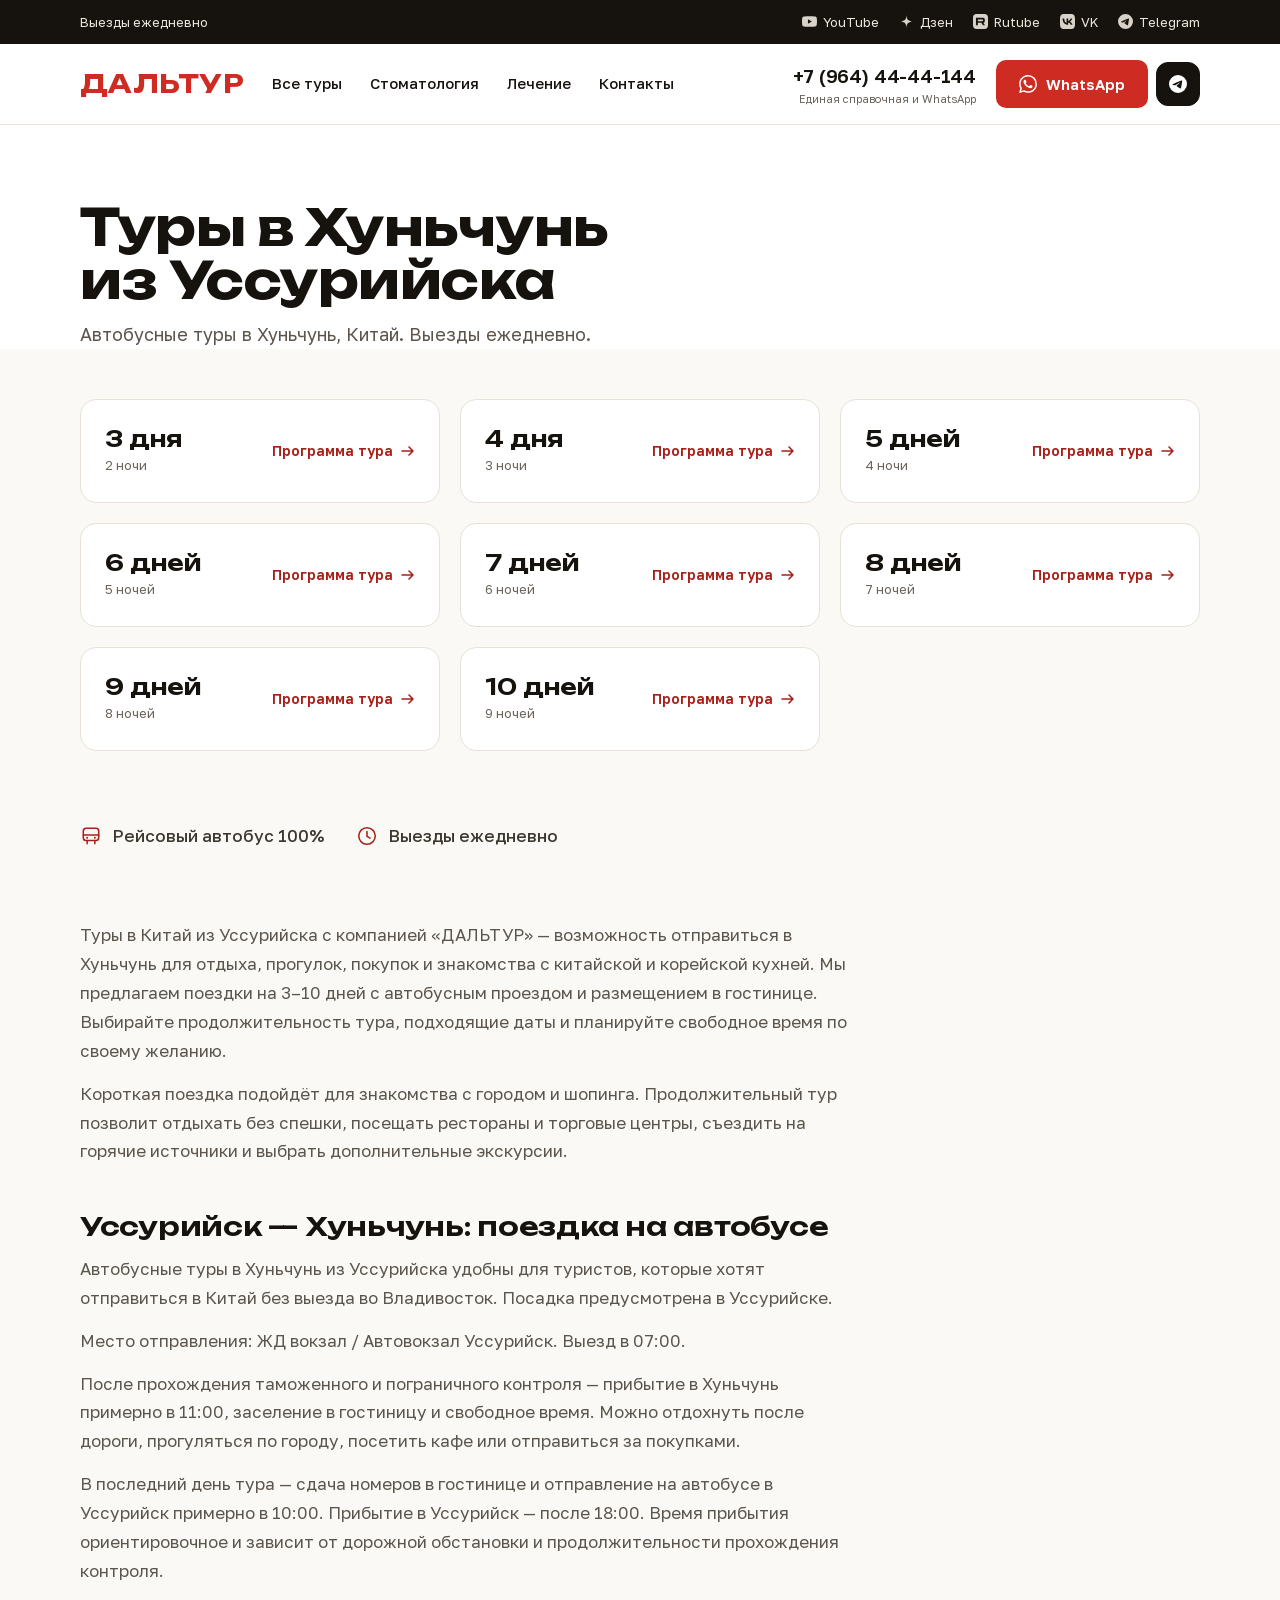
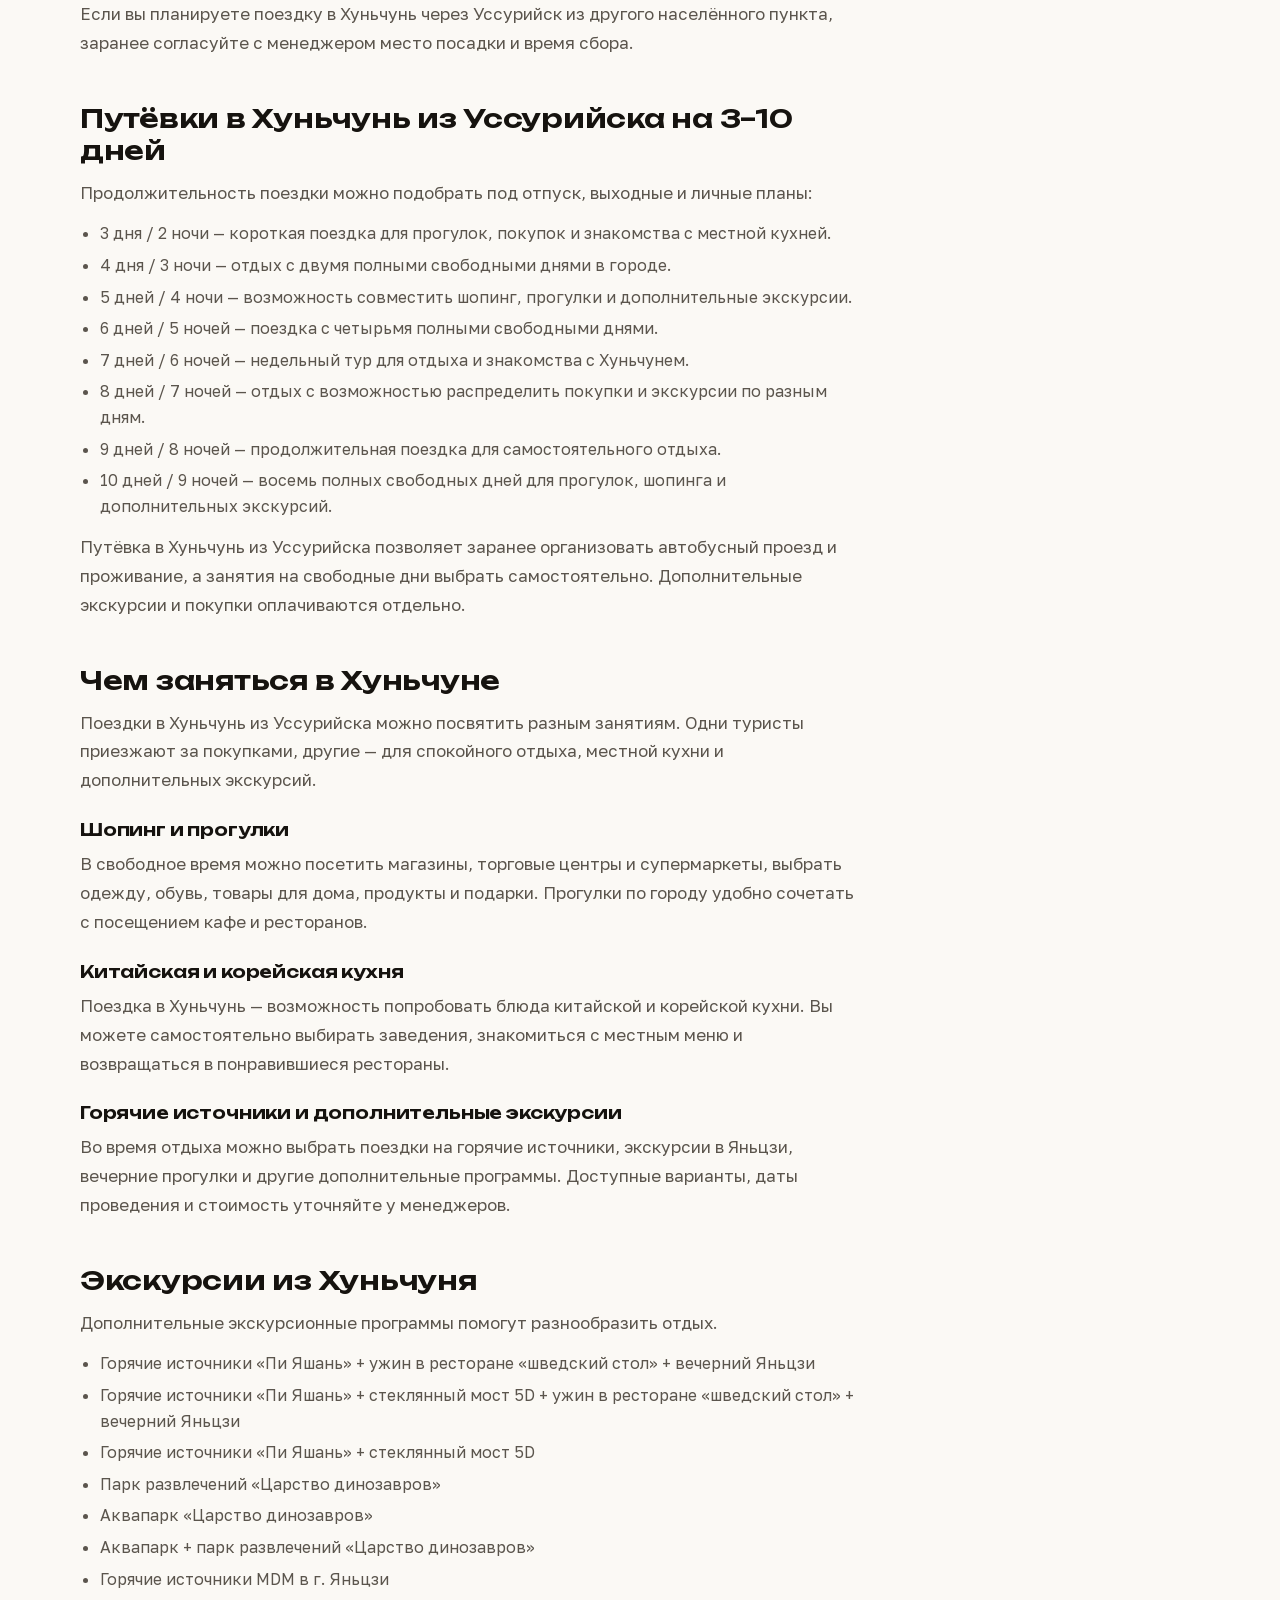
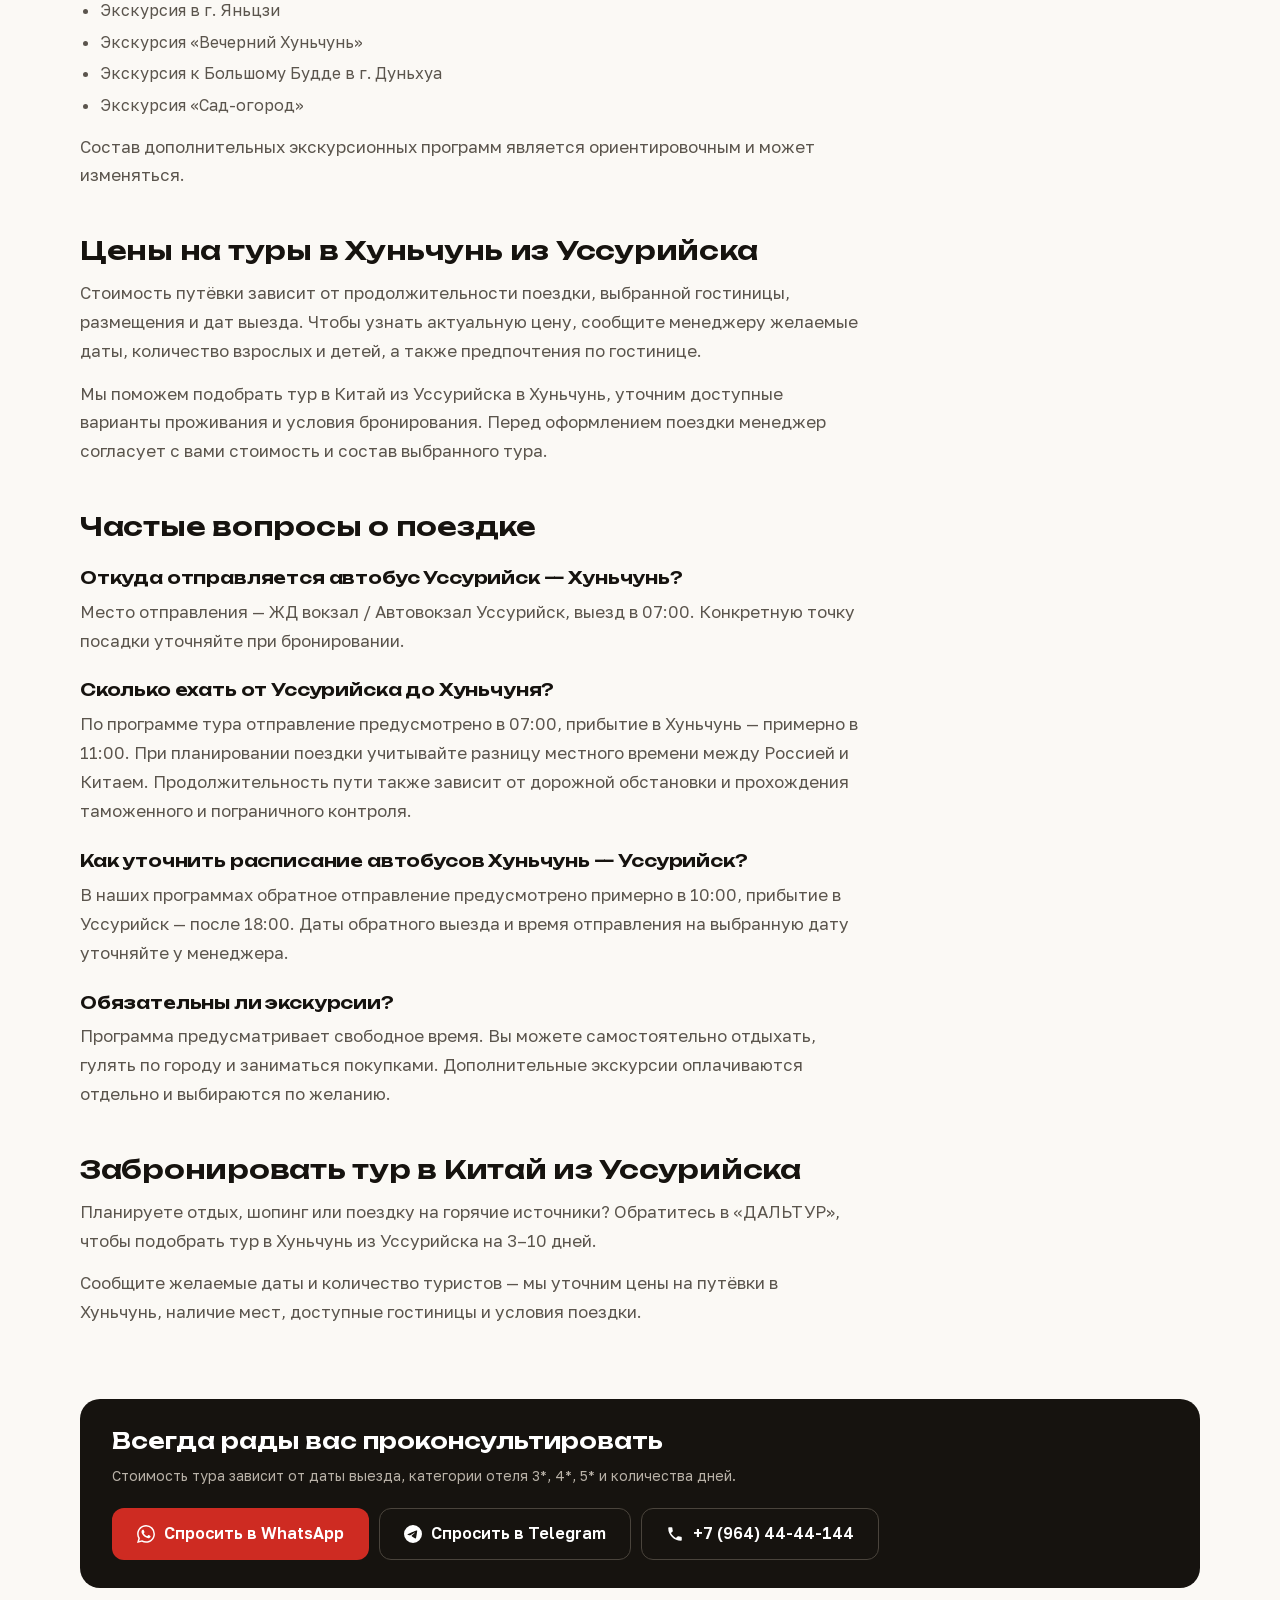
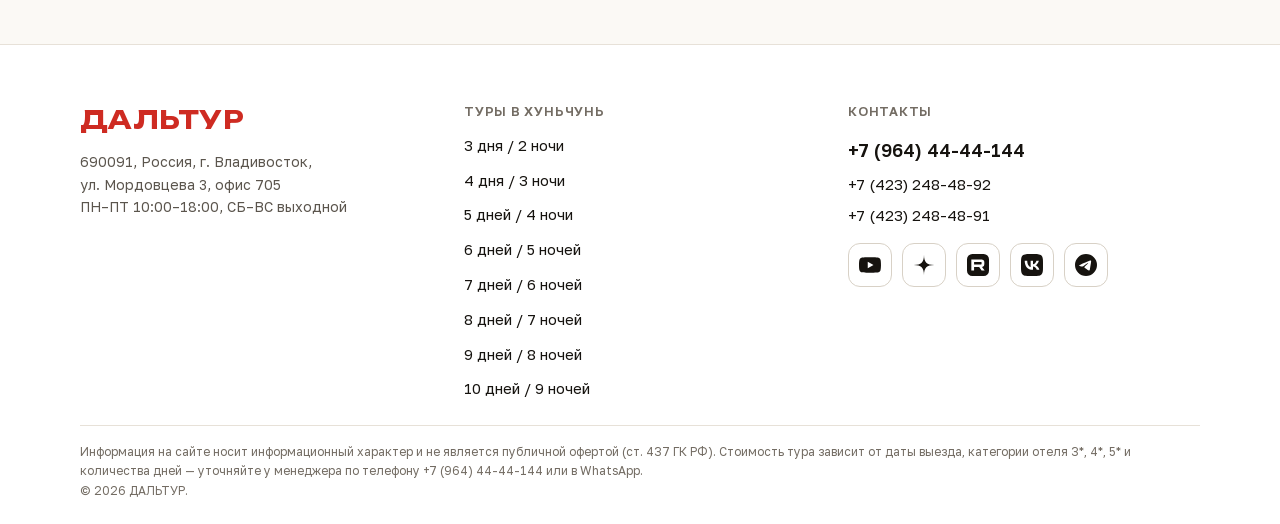
==== commit e3c5bd81: "feat: правки заказчика 02.10, Хабаровск и статья Владивостока - Хабаровск: SEO-статья, 8 туров (поез" ====
--- a/index.html
+++ b/index.html
@@ -12,10 +12,14 @@
 <meta property="og:title" content="Туры в Хуньчунь из Уссурийска на 3–10 дней — ДАЛЬТУР">
 <meta property="og:description" content="Туры в Китай из Уссурийска в Хуньчунь на 3–10 дней: автобусный проезд, гостиницы, отдых и дополнительные экскурсии. ДАЛЬТУР: +7 (964) 44-44-144.">
 <meta property="og:locale" content="ru_RU">
-<link rel="icon" href="data:image/svg+xml,%3Csvg xmlns='http://www.w3.org/2000/svg' viewBox='0 0 32 32'%3E%3Crect width='32' height='32' rx='7' fill='%23CE2B22'/%3E%3Ctext x='16' y='22' font-family='sans-serif' font-size='17' font-weight='700' fill='white' text-anchor='middle'%3E%D0%94%3C/text%3E%3C/svg%3E">
+<meta property="og:site_name" content="ДАЛЬТУР">
+<link rel="icon" href="/favicon.ico" sizes="48x48">
+<link rel="icon" href="assets/favicon.svg" type="image/svg+xml">
+<link rel="apple-touch-icon" href="assets/apple-touch-icon.png">
+<script type="application/ld+json">{"@context":"https://schema.org","@graph":[{"@type":"TravelAgency","@id":"https://hunchun-hunchun.ru/#org","name":"ДАЛЬТУР","url":"https://hunchun-hunchun.ru/","logo":"https://hunchun-hunchun.ru/assets/apple-touch-icon.png","image":"https://hunchun-hunchun.ru/assets/apple-touch-icon.png","telephone":["+79644444144","+74232484892","+74232484891"],"address":{"@type":"PostalAddress","streetAddress":"ул. Мордовцева, 3, офис 705","addressLocality":"Владивосток","postalCode":"690091","addressCountry":"RU"},"openingHoursSpecification":[{"@type":"OpeningHoursSpecification","dayOfWeek":["Monday","Tuesday","Wednesday","Thursday","Friday"],"opens":"10:00","closes":"18:00"}],"sameAs":["https://www.youtube.com/@DALTOUR","https://dzen.ru/daltour","https://rutube.ru/channel/54520250/","https://vk.ru/daltourvk","https://t.me/daltourChina"]},{"@type":"WebSite","name":"ДАЛЬТУР — туры в Хуньчунь","url":"https://ussuriysk.hunchun-hunchun.ru/","inLanguage":"ru","publisher":{"@id":"https://hunchun-hunchun.ru/#org"}},{"@type":"ItemList","name":"Туры в Хуньчунь из Уссурийска","itemListElement":[{"@type":"ListItem","position":1,"url":"https://ussuriysk.hunchun-hunchun.ru/tur-3-dnya.html","name":"Тур в Хуньчунь 3 дня / 2 ночи"},{"@type":"ListItem","position":2,"url":"https://ussuriysk.hunchun-hunchun.ru/tur-4-dnya.html","name":"Тур в Хуньчунь 4 дня / 3 ночи"},{"@type":"ListItem","position":3,"url":"https://ussuriysk.hunchun-hunchun.ru/tur-5-dney.html","name":"Тур в Хуньчунь 5 дней / 4 ночи"},{"@type":"ListItem","position":4,"url":"https://ussuriysk.hunchun-hunchun.ru/tur-6-dney.html","name":"Тур в Хуньчунь 6 дней / 5 ночей"},{"@type":"ListItem","position":5,"url":"https://ussuriysk.hunchun-hunchun.ru/tur-7-dney.html","name":"Тур в Хуньчунь 7 дней / 6 ночей"},{"@type":"ListItem","position":6,"url":"https://ussuriysk.hunchun-hunchun.ru/tur-8-dney.html","name":"Тур в Хуньчунь 8 дней / 7 ночей"},{"@type":"ListItem","position":7,"url":"https://ussuriysk.hunchun-hunchun.ru/tur-9-dney.html","name":"Тур в Хуньчунь 9 дней / 8 ночей"},{"@type":"ListItem","position":8,"url":"https://ussuriysk.hunchun-hunchun.ru/tur-10-dney.html","name":"Тур в Хуньчунь 10 дней / 9 ночей"}]},{"@type":"FAQPage","mainEntity":[{"@type":"Question","name":"Откуда отправляется автобус Уссурийск — Хуньчунь?","acceptedAnswer":{"@type":"Answer","text":"Место отправления — ЖД вокзал / Автовокзал Уссурийск, выезд в 07:00. Конкретную точку посадки уточняйте при бронировании."}},{"@type":"Question","name":"Сколько ехать от Уссурийска до Хуньчуня?","acceptedAnswer":{"@type":"Answer","text":"По программе тура отправление предусмотрено в 07:00, прибытие в Хуньчунь — примерно в 11:00. При планировании поездки учитывайте разницу местного времени между Россией и Китаем. Продолжительность пути также зависит от дорожной обстановки и прохождения таможенного и пограничного контроля."}},{"@type":"Question","name":"Как уточнить расписание автобусов Хуньчунь — Уссурийск?","acceptedAnswer":{"@type":"Answer","text":"В наших программах обратное отправление предусмотрено примерно в 10:00, прибытие в Уссурийск — после 18:00. Даты обратного выезда и время отправления на выбранную дату уточняйте у менеджера."}},{"@type":"Question","name":"Обязательны ли экскурсии?","acceptedAnswer":{"@type":"Answer","text":"Программа предусматривает свободное время. Вы можете самостоятельно отдыхать, гулять по городу и заниматься покупками. Дополнительные экскурсии оплачиваются отдельно и выбираются по желанию."}}]}]}</script>
 <link rel="preload" href="assets/fonts/unbounded-cyrillic.woff2?v=3e88c0f8" as="font" type="font/woff2" crossorigin>
 <link rel="preload" href="assets/fonts/golos-cyrillic.woff2?v=d1593288" as="font" type="font/woff2" crossorigin>
-<style>@font-face{font-family:'Golos Text';font-style:normal;font-weight:400 700;font-display:swap;src:url(assets/fonts/golos-cyrillic.woff2?v=d1593288) format('woff2');unicode-range:U+0301, U+0400-045F, U+0490-0491, U+04B0-04B1, U+2116}@font-face{font-family:'Golos Text';font-style:normal;font-weight:400 700;font-display:swap;src:url(assets/fonts/golos-latin.woff2?v=4016a99a) format('woff2');unicode-range:U+0000-00FF, U+0131, U+0152-0153, U+02BB-02BC, U+02C6, U+02DA, U+02DC, U+0304, U+0308, U+0329, U+2000-206F, U+20AC, U+2122, U+2191, U+2193, U+2212, U+2215, U+FEFF, U+FFFD}@font-face{font-family:'Unbounded';font-style:normal;font-weight:600 700;font-display:swap;src:url(assets/fonts/unbounded-cyrillic.woff2?v=3e88c0f8) format('woff2');unicode-range:U+0301, U+0400-045F, U+0490-0491, U+04B0-04B1, U+2116}@font-face{font-family:'Unbounded';font-style:normal;font-weight:600 700;font-display:swap;src:url(assets/fonts/unbounded-latin.woff2?v=aef5c246) format('woff2');unicode-range:U+0000-00FF, U+0131, U+0152-0153, U+02BB-02BC, U+02C6, U+02DA, U+02DC, U+0304, U+0308, U+0329, U+2000-206F, U+20AC, U+2122, U+2191, U+2193, U+2212, U+2215, U+FEFF, U+FFFD}:root{--red: #CE2B22;--red-deep: #A7211A;--red-darker: #7A1711;--ink: #16130F;--ink-soft: #3D382F;--jade: #14655C;--paper: #FBF9F5;--card: #FFFFFF;--line: #E7E1D8;--line-strong: #D8D1C6;--muted: #5B554D;--muted-2: #6A635B;--muted-3: #736C63;--sand: #F3EEE5;--sand-deep: #C9B9A2;--hiero: #CDBFAC;--jade-bg: #F0F5F3;--red-bg: #FBEDEC;--note-bg: #FBF4E8;--note-line: #EBDCC2;--dark-field: #221E19;--dark-line: #3A352E;--dark-text: #B8B1A7;--display: 'Unbounded','Golos Text',system-ui,sans-serif;--body: 'Golos Text',system-ui,-apple-system,'Segoe UI',sans-serif;--r-btn: 10px;--r-card: 16px;--r-block: 20px;--gutter: 20px;--maxw: 1440px;}*,*::before,*::after{box-sizing: border-box;}html{-webkit-text-size-adjust: 100%;scroll-behavior: smooth;}body{margin: 0;font-family: var(--body);font-size: 16px;line-height: 1.55;color: var(--ink);background: var(--paper);-webkit-font-smoothing: antialiased;overflow-wrap: break-word;}body.is-locked{overflow: hidden;}img{max-width: 100%;display: block;}a{color: var(--red-deep);text-decoration: none;}a:hover{color: var(--red-darker);}h1,h2,h3{font-family: var(--display);letter-spacing: -0.01em;margin: 0;}h1{font-weight: 700;}h2,h3{font-weight: 600;}p{margin: 0;}ul{margin: 0;padding: 0;list-style: none;}button{font: inherit;}:focus-visible{outline: 2px solid var(--red-deep);outline-offset: 2px;border-radius: 4px;}.br-desktop{display: none;}.visually-hidden{position: absolute;width: 1px;height: 1px;padding: 0;margin: -1px;overflow: hidden;clip: rect(0 0 0 0);white-space: nowrap;border: 0;}.skip-link{position: absolute;left: 12px;top: -60px;z-index: 100;padding: 10px 16px;background: var(--ink);color: #fff;border-radius: var(--r-btn);font-weight: 600;transition: top .15s;}.skip-link:focus{top: 12px;color: #fff;}.wrap{width: 100%;max-width: var(--maxw);margin: 0 auto;padding-left: var(--gutter);padding-right: var(--gutter);}.section{padding-top: 40px;}.section__head{display: flex;flex-wrap: wrap;align-items: baseline;justify-content: space-between;gap: 8px 24px;}.section__head h2{font-size: 24px;}.section__note{font-size: 13px;color: var(--muted-2);}.btn{display: inline-flex;align-items: center;justify-content: center;gap: 9px;min-height: 52px;padding: 0 24px;border: 1px solid transparent;border-radius: 12px;font-size: 16px;font-weight: 600;line-height: 1.2;text-align: center;cursor: pointer;transition: background-color .15s,border-color .15s,color .15s;}.btn--primary{background: var(--red);color: #fff;}.btn--primary:hover{background: var(--red-deep);color: #fff;}.btn--ghost{background: var(--card);color: var(--ink);border-color: var(--line-strong);}.btn--ghost:hover{border-color: var(--ink);color: var(--ink);}.btn--dark{background: var(--ink);color: #fff;}.btn--dark:hover{background: #2A251E;color: #fff;}.btn--sm{min-height: 44px;padding: 0 18px;font-size: 15px;border-radius: var(--r-btn);}.btn--wide{width: 100%;}.tag{display: inline-flex;align-items: center;padding: 6px 11px;border-radius: 999px;font-size: 11px;font-weight: 600;letter-spacing: 0.04em;white-space: nowrap;}.tag--jade{background: var(--jade-bg);color: var(--jade);}.tag--red{background: var(--red-bg);color: var(--red-deep);}.tag--sand{background: var(--sand);color: #6A5B45;}.tag--onsand{background: #fff;color: var(--jade);}.tag--onsand.tag--red{background: #fff;color: var(--red-deep);}.field{display: flex;flex-direction: column;gap: 6px;}.field>label{font-size: 12px;font-weight: 600;color: var(--muted-2);}.field select,.field input{width: 100%;height: 48px;padding: 0 12px;border: 1px solid var(--line-strong);border-radius: var(--r-btn);background: var(--card);font-family: inherit;font-size: 16px;color: var(--ink);}.field select{appearance: none;padding-right: 34px;background-image: url("data:image/svg+xml,%3Csvg xmlns='http://www.w3.org/2000/svg' width='10' height='6' fill='none'%3E%3Cpath d='M1 1l4 4 4-4' stroke='%238B837A' stroke-width='1.5' stroke-linecap='round'/%3E%3C/svg%3E");background-repeat: no-repeat;background-position: right 14px center;}.topbar{display: none;background: var(--ink);color: #EDE7DD;font-size: 13px;}.topbar .wrap{min-height: 44px;display: flex;align-items: center;justify-content: space-between;gap: 20px;}.topbar__right{display: flex;align-items: center;gap: 20px;}.topbar__hours{color: #ACA69C;}.topbar__sep{color: #4A443C;}.topbar a{color: #EDE7DD;}.topbar a:hover{color: #fff;}.header{position: sticky;top: 0;z-index: 40;background: var(--card);border-bottom: 1px solid var(--line);}.header .wrap{min-height: 64px;display: flex;align-items: center;gap: 12px;}.logo{font-family: var(--display);font-weight: 700;font-size: 20px;letter-spacing: 0.01em;color: var(--red);}.logo:hover{color: var(--red-deep);}.header__nav{display: none;}.header__contacts{display: none;}.icon-btn{flex: none;width: 44px;height: 44px;display: inline-flex;align-items: center;justify-content: center;border: 1px solid var(--line-strong);border-radius: 12px;background: var(--card);color: var(--ink);cursor: pointer;}.icon-btn--plain{border-color: transparent;}.icon-btn--accent{background: var(--red);border-color: var(--red);color: #fff;}.icon-btn--accent:hover{background: var(--red-deep);border-color: var(--red-deep);color: #fff;}.header__spacer{flex: 1 1 auto;}.header__center{flex: 1 1 auto;display: flex;justify-content: center;}.drawer{position: fixed;inset: 0;z-index: 60;display: none;}.drawer[data-open="true"]{display: block;}.drawer__backdrop{position: absolute;inset: 0;background: rgba(22,19,15,.5);border: 0;padding: 0;cursor: pointer;}.drawer__panel{position: absolute;inset: 0 0 0 auto;width: min(320px,88vw);background: var(--card);padding: 16px var(--gutter) 28px;display: flex;flex-direction: column;gap: 4px;overflow-y: auto;}.drawer__top{display: flex;align-items: center;justify-content: space-between;margin-bottom: 12px;}.drawer__panel a{min-height: 48px;display: flex;align-items: center;font-size: 17px;font-weight: 500;color: var(--ink);border-bottom: 1px solid var(--line);}.drawer__panel a:last-child{border-bottom: 0;}.drawer__contacts{margin-top: 20px;display: flex;flex-direction: column;gap: 10px;}.drawer__panel .drawer__contacts a{min-height: 52px;justify-content: center;font-size: 16px;font-weight: 600;border-bottom: 1px solid var(--line-strong);}.drawer__panel .drawer__contacts .btn--primary{color: #fff;border-bottom: 0;}.hero{background: var(--card);padding-top: 28px;padding-bottom: 8px;}.hero__grid{display: flex;flex-direction: column;gap: 24px;}.hero__eyebrow{display: block;font-size: 11px;font-weight: 600;letter-spacing: 0.12em;color: var(--red);}.hero h1{margin-top: 12px;font-size: 30px;line-height: 1.1;text-wrap: balance;}.hero__lead{margin-top: 14px;font-size: 16px;color: var(--muted);}.hero__actions{margin-top: 20px;display: flex;flex-direction: column;gap: 10px;}.hero__facts{margin-top: 22px;display: flex;flex-direction: column;gap: 10px;}.hero__fact{display: flex;align-items: center;gap: 9px;font-size: 14px;color: var(--ink-soft);}.hero__fact svg{flex: none;}.hero__art{min-height: 200px;background: var(--paper);border: 1px solid var(--line);border-radius: var(--r-block);display: flex;flex-direction: column;align-items: center;justify-content: center;gap: 10px;padding: 24px;text-align: center;}.hero__art b{font-size: 15px;color: var(--muted-3);}.hero__art span{font-size: 13px;color: #A39A8E;max-width: 380px;}.picker{background: var(--card);padding-top: 20px;padding-bottom: 8px;}.picker__box{padding: 16px;background: var(--paper);border: 1px solid var(--line);border-radius: var(--r-card);display: flex;flex-direction: column;gap: 12px;}.dest-grid{margin-top: 18px;display: grid;grid-template-columns: repeat(2,minmax(0,1fr));gap: 12px;}.dest{min-height: 108px;padding: 14px;background: var(--card);border: 1px solid var(--line);border-radius: 14px;display: flex;flex-direction: column;justify-content: space-between;gap: 12px;color: var(--ink);transition: border-color .15s,transform .15s;}.dest:hover{border-color: var(--ink);color: var(--ink);transform: translateY(-2px);}.dest__hiero{font-size: 20px;line-height: 1;color: var(--hiero);}.dest__name{display: block;font-size: 16px;font-weight: 600;}.dest__meta{display: block;margin-top: 2px;font-size: 12px;color: var(--muted-2);}.tour-grid{margin-top: 18px;display: grid;grid-template-columns: minmax(0,1fr);gap: 14px;}.tour{background: var(--card);border: 1px solid var(--line);border-radius: var(--r-card);overflow: hidden;color: var(--ink);display: flex;flex-direction: column;transition: border-color .15s;}.tour:hover{border-color: var(--ink);color: var(--ink);}.tour__top{min-height: 76px;padding: 14px 16px;background: var(--sand);display: flex;align-items: flex-start;justify-content: space-between;gap: 12px;}.tour__hiero{font-size: 26px;line-height: 1;color: var(--sand-deep);}.tour__body{padding: 16px;display: flex;flex-direction: column;flex-grow: 1;}.tour__title{font-size: 18px;font-weight: 600;line-height: 1.25;font-family: var(--body);}.tour__list{margin-top: 12px;display: flex;flex-direction: column;gap: 7px;font-size: 14px;line-height: 1.45;color: var(--muted);}.tour__foot{margin-top: auto;padding-top: 16px;display: flex;align-items: center;justify-content: space-between;gap: 12px;}.tour__price{font-size: 18px;font-weight: 700;}.tour__price small{display: block;font-size: 12px;font-weight: 400;color: var(--muted-2);}.tour-list{margin-top: 20px;display: grid;grid-template-columns: minmax(0,1fr);gap: 12px;}.tour-row{padding: 18px;background: var(--card);border: 1px solid var(--line);border-radius: var(--r-card);display: flex;flex-direction: column;justify-content: space-between;gap: 16px;min-height: 150px;color: var(--ink);transition: border-color .15s;}.tour-row:hover{border-color: var(--ink);color: var(--ink);}.tour-row[data-featured="true"]{border-width: 2px;border-color: var(--ink);padding: 17px;}.tour-row__head{display: flex;flex-direction: column-reverse;align-items: flex-start;gap: 10px;}.tour-row__name{font-size: 19px;font-weight: 600;line-height: 1.25;}.tour-row__foot{display: flex;align-items: flex-end;justify-content: space-between;gap: 12px;}.tour-row__desc{font-size: 13px;color: var(--muted-2);line-height: 1.45;}.tour-row__price{font-size: 17px;font-weight: 700;white-space: nowrap;}.filters{display: flex;align-items: center;gap: 8px;overflow-x: auto;padding-bottom: 4px;scrollbar-width: none;-webkit-overflow-scrolling: touch;}.filters::-webkit-scrollbar{display: none;}.chip{flex: none;min-height: 40px;padding: 0 16px;display: inline-flex;align-items: center;background: var(--card);color: var(--ink);border: 1px solid var(--line-strong);border-radius: 999px;font-size: 14px;font-weight: 500;cursor: pointer;white-space: nowrap;}.chip[aria-pressed="true"]{background: var(--ink);color: #fff;border-color: var(--ink);font-weight: 600;}.filters__sep{flex: none;width: 1px;height: 28px;background: var(--line);margin: 0 4px;}.toolbar{margin-top: 20px;display: flex;flex-direction: column;gap: 12px;}.toolbar__sort{display: flex;align-items: center;gap: 10px;}.toolbar__sort label{font-size: 14px;color: var(--muted-2);white-space: nowrap;}.toolbar__sort select{height: 40px;width: auto;min-width: 180px;}.results-count{font-size: 14px;color: var(--muted-2);}.why-grid{margin-top: 18px;display: grid;grid-template-columns: minmax(0,1fr);gap: 12px;}.why{padding: 14px 16px;background: var(--card);border: 1px solid var(--line);border-radius: 14px;display: flex;flex-direction: column;gap: 6px;}.why svg{display: none;}.why b{font-size: 16px;font-weight: 600;}.why span{font-size: 14px;line-height: 1.5;color: var(--muted);}.lead{padding: 22px 20px;background: var(--ink);border-radius: var(--r-block);display: flex;flex-direction: column;gap: 16px;}.lead h2{font-size: 20px;line-height: 1.25;color: #fff;}.lead p{margin-top: 10px;font-size: 14px;line-height: 1.5;color: var(--dark-text);}.lead form{display: flex;flex-direction: column;gap: 12px;}.lead .field>label{color: var(--dark-text);}.lead .field input{height: 50px;border-color: var(--dark-line);background: var(--dark-field);color: #fff;}.lead .field input::placeholder{color: #7C756B;}.lead__consent{font-size: 12px;line-height: 1.5;color: #8E877D;}.lead__consent a{color: var(--dark-text);text-decoration: underline;}.cta{padding: 24px 20px;background: var(--ink);border-radius: var(--r-block);display: flex;flex-direction: column;gap: 18px;}.cta b{display: block;font-family: var(--display);font-weight: 600;font-size: 20px;color: #fff;}.cta span{display: block;margin-top: 8px;font-size: 14px;color: var(--dark-text);}.cta__actions{display: flex;flex-direction: column;gap: 10px;}.cta__actions .btn--ghost{background: transparent;color: #fff;border-color: #4A443C;}.cta__actions .btn--ghost:hover{border-color: #fff;color: #fff;}.footer{margin-top: 40px;padding-top: 28px;background: var(--card);border-top: 1px solid var(--line);}.footer__grid{display: flex;flex-direction: column;gap: 24px;}.footer__col h3{font-family: var(--body);font-size: 13px;font-weight: 600;letter-spacing: 0.06em;color: var(--muted-3);}.footer__col ul{margin-top: 12px;display: flex;flex-direction: column;gap: 10px;}.footer__col ul a{font-size: 15px;color: var(--ink);}.footer__col ul a:hover{color: var(--red-deep);}.footer__addr{margin-top: 12px;font-size: 14px;line-height: 1.6;color: var(--muted);}.footer__phones{margin-top: 16px;display: flex;flex-direction: column;gap: 8px;}.footer__phones a{font-size: 15px;color: var(--ink);}.footer__phones a:first-child{font-size: 18px;font-weight: 600;}.footer__social{margin-top: 16px;display: flex;gap: 10px;}.footer__social a{width: 44px;height: 44px;border: 1px solid var(--line-strong);border-radius: 12px;display: flex;align-items: center;justify-content: center;font-size: 12px;font-weight: 600;color: var(--ink);}.footer__social a:hover{border-color: var(--ink);}.footer__legal{margin-top: 24px;padding: 16px 0 24px;border-top: 1px solid var(--line);font-size: 12px;line-height: 1.6;color: var(--muted-3);}.crumbs{display: flex;flex-wrap: wrap;align-items: center;gap: 8px;font-size: 13px;color: var(--muted-3);padding-top: 16px;}.crumbs a{color: var(--muted-3);}.crumbs a:hover{color: var(--ink);}.crumbs [aria-current]{color: var(--ink);}.page-head{background: var(--card);padding-bottom: 24px;}.page-head__row{margin-top: 16px;display: flex;align-items: flex-end;justify-content: space-between;gap: 20px;}.page-head h1{font-size: 26px;line-height: 1.12;}.page-head p{margin-top: 14px;font-size: 16px;color: var(--muted);}.page-head__hiero{display: none;font-family: var(--display);font-size: 56px;line-height: 1;color: #E5DCCD;}.tour-head{background: var(--card);padding-bottom: 20px;}.tour-head__row{margin-top: 14px;display: flex;align-items: flex-start;justify-content: space-between;gap: 12px;}.tour-head h1{font-size: 26px;line-height: 1.15;}.tour-head__hiero{font-size: 22px;line-height: 1.2;color: #E5DCCD;white-space: nowrap;}.tour-head__tags{margin-top: 16px;display: flex;gap: 8px;flex-wrap: wrap;}.facts{margin-top: 16px;display: grid;grid-template-columns: repeat(2,minmax(0,1fr));gap: 10px;}.fact{padding: 12px 14px;background: var(--paper);border: 1px solid var(--line);border-radius: 12px;}.fact dt{font-size: 12px;color: var(--muted-3);}.fact dd{margin: 3px 0 0;font-size: 15px;font-weight: 600;}.pricebox{margin-top: 16px;padding: 16px;background: var(--paper);border: 1px solid var(--line);border-radius: 14px;display: flex;align-items: center;justify-content: space-between;gap: 16px;flex-wrap: wrap;}.pricebox b{display: block;font-size: 20px;font-weight: 700;}.pricebox span{display: block;font-size: 12px;color: var(--muted-2);}.days{margin-top: 16px;display: flex;flex-direction: column;gap: 12px;}.day{padding: 16px;background: var(--card);border: 1px solid var(--line);border-radius: 14px;}.day__head{display: flex;align-items: center;gap: 10px;}.day__num{flex: none;width: 28px;height: 28px;background: var(--ink);color: #fff;border-radius: 8px;display: flex;align-items: center;justify-content: center;font-size: 13px;font-weight: 700;}.day__title{font-size: 16px;font-weight: 600;}.day p{margin-top: 12px;font-size: 14px;line-height: 1.6;color: var(--muted);}.incl{margin-top: 16px;display: grid;grid-template-columns: minmax(0,1fr);gap: 12px;}.incl__box{padding: 16px;background: var(--card);border: 1px solid var(--line);border-radius: 14px;}.incl__box h3{font-family: var(--body);font-size: 12px;font-weight: 600;letter-spacing: 0.06em;}.incl__box h3.is-in{color: var(--jade);}.incl__box h3.is-out{color: var(--red-deep);}.incl__box ul{margin-top: 10px;display: flex;flex-direction: column;gap: 7px;font-size: 14px;line-height: 1.5;color: var(--ink-soft);}.incl__box li{padding-left: 14px;position: relative;}.incl__box li::before{content: "·";position: absolute;left: 2px;}.notice{margin-top: 16px;padding: 16px;background: var(--note-bg);border: 1px solid var(--note-line);border-radius: 14px;}.notice b{font-size: 15px;font-weight: 600;}.notice p{margin-top: 10px;font-size: 14px;line-height: 1.6;color: var(--muted);}.pill-row{margin-top: 12px;display: flex;flex-wrap: wrap;gap: 8px;}.pill{min-height: 40px;padding: 0 14px;display: inline-flex;align-items: center;background: var(--card);border: 1px solid var(--line-strong);border-radius: 999px;font-size: 14px;color: var(--ink);}.pill:hover{border-color: var(--ink);color: var(--ink);}.stickybar{position: fixed;left: 0;right: 0;bottom: 0;z-index: 50;padding: 10px var(--gutter) calc(10px + env(safe-area-inset-bottom));background: var(--card);border-top: 1px solid var(--line);display: flex;align-items: center;gap: 10px;}.stickybar__price{display: flex;flex-direction: column;line-height: 1.2;}.stickybar__price small{font-size: 11px;color: var(--muted-3);}.stickybar__price b{font-size: 16px;}.stickybar .btn{flex: 1 1 auto;min-height: 48px;padding: 0 14px;font-size: 15px;}body.has-stickybar{padding-bottom: 88px;}.swatches{margin-top: 14px;display: grid;grid-template-columns: repeat(2,minmax(0,1fr));gap: 12px;}.swatch__chip{height: 72px;border-radius: 12px;border: 1px solid var(--line);}.swatch b{display: block;margin-top: 8px;font-size: 13px;font-weight: 600;}.swatch span{display: block;font-size: 12px;color: var(--muted-2);}.kv{margin-top: 14px;display: flex;flex-direction: column;gap: 8px;font-size: 14px;line-height: 1.5;color: var(--ink-soft);}.eyebrow{font-size: 12px;font-weight: 600;letter-spacing: 0.08em;color: var(--muted-3);}.rules{margin-top: 12px;display: grid;grid-template-columns: minmax(0,1fr);gap: 10px 32px;font-size: 14px;line-height: 1.5;color: var(--ink-soft);}@media (min-width: 768px){:root{--gutter: 40px;}.section{padding-top: 56px;}.section__head h2{font-size: 28px;}.hero{padding-top: 48px;}.hero h1{font-size: 40px;}.hero__lead{font-size: 18px;}.hero__actions{flex-direction: row;}.hero__facts{flex-direction: row;flex-wrap: wrap;gap: 24px;}.hero__art{min-height: 280px;}.picker__box{flex-direction: row;align-items: flex-end;gap: 16px;padding: 18px 20px;background: var(--card);box-shadow: 0 6px 24px rgba(22,19,15,.06);}.picker__box .field{flex: 1 1 0;}.dest-grid{grid-template-columns: repeat(3,minmax(0,1fr));gap: 16px;}.tour-grid{grid-template-columns: repeat(2,minmax(0,1fr));gap: 20px;}.tour-list{grid-template-columns: repeat(2,minmax(0,1fr));}.why-grid{grid-template-columns: repeat(2,minmax(0,1fr));gap: 20px;}.incl{grid-template-columns: repeat(2,minmax(0,1fr));gap: 20px;}.facts{grid-template-columns: repeat(4,minmax(0,1fr));}.swatches{grid-template-columns: repeat(3,minmax(0,1fr));}.rules{grid-template-columns: repeat(2,minmax(0,1fr));}.toolbar{flex-direction: row;align-items: center;justify-content: space-between;}.tour-row__head{flex-direction: row;justify-content: space-between;gap: 12px;}.lead{flex-direction: row;align-items: center;gap: 40px;padding: 32px;}.lead__text{flex: 1 1 45%;}.lead h2{font-size: 24px;}.lead form{flex: 1 1 55%;}.cta{flex-direction: row;align-items: center;justify-content: space-between;padding: 28px 32px;}.cta b{font-size: 22px;}.cta__actions{flex-direction: row;}.footer__grid{flex-direction: row;flex-wrap: wrap;gap: 32px;}.footer__col{flex: 1 1 180px;}.footer__col--brand{flex: 1 1 260px;}.page-head h1{font-size: 34px;}.page-head__hiero{display: block;font-size: 44px;}.tour-head h1{font-size: 32px;}.tour-head__hiero{font-size: 38px;}.stickybar{display: none;}body.has-stickybar{padding-bottom: 0;}}@media (min-width: 1100px){:root{--gutter: 80px;}body{font-size: 16px;}.topbar{display: block;}.header .wrap{min-height: 80px;gap: 28px;}.logo{font-size: 25px;}.header__burger{display: none;}.header__center{flex: none;justify-content: flex-start;}.header__nav{display: flex;align-items: center;gap: 28px;font-size: 15px;font-weight: 500;flex: 1 1 auto;}.header__nav a{color: var(--ink);display: inline-flex;align-items: center;gap: 6px;}.header__nav a:hover{color: var(--red-deep);}.header__contacts{display: flex;align-items: center;gap: 20px;}.header__phone{display: flex;flex-direction: column;align-items: flex-end;}.header__phone a{font-size: 19px;font-weight: 600;color: var(--ink);letter-spacing: -0.01em;}.header__phone span{font-size: 11px;color: var(--muted-2);}.header__contacts .btn{min-height: 48px;padding: 0 22px;border-radius: var(--r-btn);font-size: 15px;}.header__wa-mobile{display: none;}.section{padding-top: 72px;}.section__head h2{font-size: 32px;}.section__note{font-size: 15px;}.hero{padding-top: 72px;padding-bottom: 0;}.hero__grid{flex-direction: row;gap: 56px;align-items: flex-start;}.hero__col{width: 620px;max-width: 55%;}.hero h1{font-size: 50px;line-height: 1.06;}.br-desktop{display: inline;}.hero__lead{max-width: 520px;}.hero__actions{margin-top: 32px;}.hero__actions .btn{min-height: 54px;padding: 0 28px;}.hero__facts{margin-top: 40px;gap: 14px 24px;}.hero__art{flex: 1 1 auto;min-height: 372px;align-self: stretch;}.picker{padding-top: 28px;padding-bottom: 0;}.dest-grid{grid-template-columns: repeat(5,minmax(0,1fr));gap: 20px;}.dest{min-height: 158px;padding: 18px;border-radius: var(--r-card);}.dest__hiero{font-size: 26px;}.dest__name{font-size: 19px;}.dest__meta{font-size: 13px;margin-top: 4px;}.tour-grid{grid-template-columns: repeat(3,minmax(0,1fr));gap: 24px;}.tour{border-radius: var(--r-block);}.tour__top{min-height: 104px;padding: 16px 20px;}.tour__hiero{font-size: 34px;}.tour__body{padding: 20px;}.tour__title{font-size: 20px;}.tour__price{font-size: 20px;}.tour-list{grid-template-columns: repeat(3,minmax(0,1fr));gap: 20px;}.tour-row{min-height: 178px;padding: 20px;}.tour-row[data-featured="true"]{padding: 19px;}.tour-row__name{font-size: 20px;}.tour-row__price{font-size: 18px;}.why-grid{grid-template-columns: repeat(4,minmax(0,1fr));gap: 24px;}.why{background: transparent;border: 0;padding: 0;gap: 10px;}.why svg{display: block;}.why b{font-size: 17px;}.lead{padding: 36px 40px;gap: 56px;border-radius: 24px;}.lead h2{font-size: 28px;}.lead p{font-size: 15px;margin-top: 14px;}.lead form{flex-direction: row;flex-wrap: wrap;align-items: flex-end;gap: 12px;}.lead form .field{flex: 1 1 150px;}.lead form .btn{flex: 0 0 auto;min-height: 50px;}.lead__consent{flex: 1 0 100%;margin-top: 2px;}.footer{margin-top: 56px;padding-top: 56px;}.footer__grid{flex-wrap: nowrap;gap: 32px;}.footer__col--brand{flex: 1.4 1 0;}.footer__col{flex: 1 1 0;}.page-head h1{font-size: 42px;line-height: 1.08;}.page-head p{font-size: 17px;max-width: 720px;}.page-head__hiero{font-size: 56px;}.tour-head h1{font-size: 40px;}.tour-head__hiero{font-size: 48px;}.facts{gap: 16px;}.fact{padding: 16px 18px;}.pricebox{padding: 20px 24px;}.pricebox b{font-size: 24px;}.days{gap: 14px;}.day{padding: 20px 24px;}.day__title{font-size: 18px;}.day p{font-size: 15px;}.incl__box{padding: 24px 28px;border-radius: var(--r-block);}.incl__box h3{font-size: 13px;}.incl__box ul{font-size: 15px;gap: 9px;}.notice{padding: 20px 24px;}.swatches{grid-template-columns: repeat(6,minmax(0,1fr));}}@media (prefers-reduced-motion: reduce){html{scroll-behavior: auto;}*,*::before,*::after{transition-duration: .001ms !important;animation-duration: .001ms !important;}}@media print{.header,.topbar,.stickybar,.drawer,.cta,.lead{display: none !important;}body{background: #fff;}}.askprice{margin-top: 16px;padding: 16px;background: var(--paper);border: 1px solid var(--line);border-radius: 14px;display: flex;flex-direction: column;gap: 12px;}.askprice b{font-size: 17px;font-weight: 600;}.askprice p{font-size: 14px;line-height: 1.5;color: var(--muted);}.askprice__actions{display: flex;flex-direction: column;gap: 10px;}.videos{margin-top: 16px;display: grid;grid-template-columns: minmax(0,1fr);gap: 14px;}.video{background: var(--card);border: 1px solid var(--line);border-radius: 14px;overflow: hidden;}.video__frame{aspect-ratio: 16 / 9;background: var(--sand);display: flex;flex-direction: column;align-items: center;justify-content: center;gap: 8px;padding: 16px;text-align: center;}.video__frame b{font-size: 14px;font-weight: 600;color: #7A6A52;}.video__frame span{font-size: 12px;line-height: 1.5;color: #9A8B73;max-width: 320px;}.video__frame iframe{width: 100%;height: 100%;border: 0;display: block;}.video__cap{display: flex;flex-direction: column;align-items: flex-start;padding: 12px 16px 10px;font-size: 14px;font-weight: 600;}.msgr{display: flex;align-items: center;gap: 8px;}.msgr .icon-btn--tg{background: var(--ink);border-color: var(--ink);color: #fff;}.msgr .icon-btn--tg:hover{background: #2A251E;color: #fff;}.durations{margin-top: 18px;display: grid;grid-template-columns: minmax(0,1fr);gap: 12px;}.duration{padding: 18px;background: var(--card);border: 1px solid var(--line);border-radius: var(--r-card);display: flex;align-items: center;justify-content: space-between;gap: 16px;min-height: 92px;color: var(--ink);transition: border-color .15s,transform .15s;}.duration:hover{border-color: var(--ink);color: var(--ink);transform: translateY(-2px);}.duration__n{display: flex;flex-direction: column;gap: 4px;}.duration__days{font-family: var(--display);font-weight: 600;font-size: 20px;line-height: 1.15;}.duration__nights{font-size: 13px;color: var(--muted-2);}.duration__go{flex: none;display: inline-flex;align-items: center;gap: 8px;font-size: 14px;font-weight: 600;color: var(--red-deep);}@media (min-width: 768px){.durations{grid-template-columns: repeat(2,minmax(0,1fr));gap: 16px;}.videos{grid-template-columns: repeat(2,minmax(0,1fr));gap: 20px;}.askprice{flex-direction: row;align-items: center;justify-content: space-between;gap: 24px;}.askprice__actions{flex-direction: row;flex: none;}}@media (min-width: 1100px){.durations{grid-template-columns: repeat(3,minmax(0,1fr));gap: 20px;}.duration{min-height: 104px;padding: 20px 24px;}.duration__days{font-size: 22px;}.askprice{padding: 20px 24px;}}.hero__band{margin-top: 24px;}.hero__band picture{display: block;border-radius: var(--r-block);overflow: hidden;background: var(--sand);}.hero__band img{width: 100%;height: auto;aspect-ratio: 2 / 1;object-fit: cover;object-position: 38% center;display: block;}@media (min-width: 768px){.hero__band img{aspect-ratio: 10 / 3;object-position: center;}}.hero__grid--solo .hero__col{width: 100%;max-width: 100%;}@media (min-width: 1100px){.hero__grid--solo .hero__col{max-width: 760px;}.hero__band{margin-top: 40px;}}.tour__band{margin-top: 28px;}.tour__band picture{display: block;border-radius: var(--r-block);overflow: hidden;background: var(--sand);}.tour__band img{width: 100%;height: auto;aspect-ratio: 16 / 9;object-fit: cover;display: block;}@media (min-width: 768px){.tour__band img{aspect-ratio: 21 / 9;}}.shot{margin: 0;}.credit{padding: 8px 2px 0;font-size: 12px;line-height: 1.45;color: var(--muted-3);}.credit a{color: var(--muted-2);text-decoration: underline;}.credit a:hover{color: var(--ink);}.hero--lean{padding-top: 28px;padding-bottom: 8px;}.hero--lean h1{font-size: 30px;line-height: 1.1;text-wrap: balance;}.hero--lean .hero__lead{margin-top: 14px;max-width: 620px;}.section--tight{padding-top: 20px;}.marks{display: flex;flex-direction: column;gap: 12px;}.mark{display: flex;align-items: center;gap: 10px;font-size: 16px;font-weight: 500;color: var(--ink-soft);}.mark svg{flex: none;}.contacts{padding: 22px 20px;background: var(--ink);border-radius: var(--r-block);display: flex;flex-direction: column;gap: 18px;}.contacts__text b{display: block;font-family: var(--display);font-weight: 600;font-size: 20px;line-height: 1.25;color: #fff;}.contacts__text span{display: block;margin-top: 10px;font-size: 14px;line-height: 1.5;color: var(--dark-text);}.contacts__actions{display: flex;flex-wrap: wrap;gap: 10px;}.contacts__actions .btn{flex: 1 1 auto;}.contacts__actions .btn--ghost{background: transparent;color: #fff;border-color: #4A443C;}.contacts__actions .btn--ghost:hover{border-color: #fff;color: #fff;}.btn--tel{font-variant-numeric: tabular-nums;white-space: nowrap;}.facts--pair{grid-template-columns: repeat(2,minmax(0,1fr));}.day__head{flex-direction: column;align-items: flex-start;gap: 4px;}.day__ord{font-size: 12px;font-weight: 600;letter-spacing: 0.06em;text-transform: uppercase;color: var(--red-deep);}a.video__frame{color: var(--ink);cursor: pointer;}.video:hover{border-color: var(--ink);}.video.is-playing:hover{border-color: var(--line);}a.video__frame:hover .video__play{color: var(--red);}.video__ext{display: inline-flex;align-items: center;min-height: 32px;margin-top: 2px;font-size: 13px;font-weight: 500;color: var(--red-deep);}.video__ext:hover{text-decoration: underline;}.video__play{color: #B9A88C;line-height: 0;transition: color .15s;}.video__hint{font-size: 12px;line-height: 1.45;color: #9A8B73;max-width: 260px;text-align: center;}.video--empty .video__cap{color: var(--muted-3);font-weight: 400;}@media (min-width: 768px){.hero--lean{padding-top: 48px;}.hero--lean h1{font-size: 40px;}.marks{flex-direction: row;gap: 32px;}.contacts{padding: 28px 32px;gap: 22px;}.contacts__text b{font-size: 22px;}.contacts__actions .btn{flex: 0 1 auto;}.facts--pair{grid-template-columns: repeat(2,minmax(0,1fr));max-width: 640px;}}@media (min-width: 1100px){.hero--lean{padding-top: 64px;padding-bottom: 0;}.hero--lean h1{font-size: 50px;line-height: 1.06;}.hero--lean .hero__lead{font-size: 18px;}.section--tight{padding-top: 32px;}.mark{font-size: 17px;}}.prose{max-width: 780px;}.prose p{font-size: 16px;line-height: 1.7;color: var(--muted);}.prose p + p{margin-top: 14px;}.gallery{display: grid;grid-template-columns: minmax(0,1fr);gap: 14px;}.gallery__item{border-radius: var(--r-block);overflow: hidden;}.gallery__item picture{display: block;}.gallery__item img{width: 100%;height: auto;aspect-ratio: 3 / 2;object-fit: cover;display: block;}.gallery__item--empty{aspect-ratio: 3 / 2;background: var(--sand);border: 1px solid var(--line);display: flex;align-items: center;justify-content: center;padding: 20px;text-align: center;}.gallery__item--empty span{font-size: 13px;color: #9A8B73;}@media (min-width: 768px){.gallery{grid-template-columns: repeat(2,minmax(0,1fr));gap: 20px;}.prose p{font-size: 17px;}}.prose h2{margin-top: 36px;font-family: var(--display);font-weight: 600;font-size: 22px;line-height: 1.25;color: var(--ink);}.prose h2 + p{margin-top: 12px;}.prose__list{margin: 14px 0 0;padding-left: 20px;list-style: disc;display: flex;flex-direction: column;gap: 6px;font-size: 16px;line-height: 1.6;color: var(--muted);}.prose__list + p{margin-top: 14px;}@media (min-width: 1100px){.prose h2{font-size: 26px;margin-top: 44px;}}.video--thumb .video__frame{position: relative;padding: 0;overflow: hidden;background: var(--ink);}.video--thumb .video__frame img{position: absolute;inset: 0;width: 100%;height: 100%;object-fit: cover;display: block;}.video--thumb .video__play{position: relative;z-index: 1;color: #fff;filter: drop-shadow(0 2px 8px rgba(0,0,0,.45));}.video--thumb a.video__frame:hover .video__play{color: #fff;transform: scale(1.08);}.video__play{transition: color .15s,transform .15s;}.video__len{position: absolute;right: 10px;top: 10px;z-index: 1;padding: 3px 8px;border-radius: 6px;background: rgba(22,19,15,.78);color: #fff;font-size: 12px;font-weight: 600;}.video__cap small{display: block;margin-top: 4px;font-size: 12px;font-weight: 400;color: var(--muted-3);}.video.is-playing{cursor: default;}.video.is-playing:hover{border-color: var(--line);}.video.is-playing .video__frame{padding: 0;background: #000;}.video.is-playing iframe{position: absolute;inset: 0;width: 100%;height: 100%;border: 0;display: block;}.video--thumb .video__frame,.video.is-playing .video__frame{position: relative;}@media (min-width: 1360px){.contacts{flex-direction: row;align-items: center;justify-content: space-between;gap: 32px;}.contacts__text{flex: 1 1 auto;min-width: 0;}.contacts__actions{flex: 0 0 auto;flex-wrap: nowrap;}}@media (max-width: 359px){.contacts{padding-left: 14px;padding-right: 14px;}.tour-head__hiero{display: none;}}.topbar__soc{display: inline-flex;align-items: center;gap: 6px;}.topbar__soc svg{flex: none;opacity: .9;}.footer__social{flex-wrap: wrap;}.footer__social a svg{display: block;}.footer__social a:hover{color: var(--red-deep);}.footer__legal a{color: inherit;text-decoration: underline;}.day p + p{margin-top: 6px;}.day .day__note{margin-top: 10px;font-size: 13px;color: var(--muted-3);}.section__lead{margin-top: 10px;max-width: 780px;font-size: 15px;line-height: 1.6;color: var(--muted);}.excursions{margin-top: 16px;background: var(--card);border: 1px solid var(--line);border-radius: 14px;overflow: hidden;}.excursions li{display: flex;flex-direction: column;gap: 4px;padding: 14px 16px;font-size: 15px;line-height: 1.45;}.excursions li + li{border-top: 1px solid var(--line);}.excursions b{font-weight: 600;color: var(--ink);white-space: nowrap;}.excursions__note{margin-top: 12px;font-size: 13px;line-height: 1.5;color: var(--muted-3);}@media (min-width: 768px){.excursions li{flex-direction: row;justify-content: space-between;align-items: baseline;gap: 24px;padding: 14px 20px;}.excursions b{flex: none;}}.facts--three{grid-template-columns: repeat(2,minmax(0,1fr));}.facts--three .fact--gift{grid-column: 1 / -1;}@media (min-width: 768px){.facts--three{grid-template-columns: repeat(3,minmax(0,1fr));max-width: 960px;}.facts--three .fact--gift{grid-column: auto;}}.prose h3{margin-top: 24px;font-size: 17px;font-weight: 600;line-height: 1.35;color: var(--ink);}.prose h3 + p{margin-top: 8px;}.prose--city>p:first-child{margin-top: 0;}</style>
+<style>@font-face{font-family:'Golos Text';font-style:normal;font-weight:400 700;font-display:swap;src:url(assets/fonts/golos-cyrillic.woff2?v=d1593288) format('woff2');unicode-range:U+0301, U+0400-045F, U+0490-0491, U+04B0-04B1, U+2116}@font-face{font-family:'Golos Text';font-style:normal;font-weight:400 700;font-display:swap;src:url(assets/fonts/golos-latin.woff2?v=4016a99a) format('woff2');unicode-range:U+0000-00FF, U+0131, U+0152-0153, U+02BB-02BC, U+02C6, U+02DA, U+02DC, U+0304, U+0308, U+0329, U+2000-206F, U+20AC, U+2122, U+2191, U+2193, U+2212, U+2215, U+FEFF, U+FFFD}@font-face{font-family:'Unbounded';font-style:normal;font-weight:600 700;font-display:swap;src:url(assets/fonts/unbounded-cyrillic.woff2?v=3e88c0f8) format('woff2');unicode-range:U+0301, U+0400-045F, U+0490-0491, U+04B0-04B1, U+2116}@font-face{font-family:'Unbounded';font-style:normal;font-weight:600 700;font-display:swap;src:url(assets/fonts/unbounded-latin.woff2?v=aef5c246) format('woff2');unicode-range:U+0000-00FF, U+0131, U+0152-0153, U+02BB-02BC, U+02C6, U+02DA, U+02DC, U+0304, U+0308, U+0329, U+2000-206F, U+20AC, U+2122, U+2191, U+2193, U+2212, U+2215, U+FEFF, U+FFFD}:root{--red: #CE2B22;--red-deep: #A7211A;--red-darker: #7A1711;--ink: #16130F;--ink-soft: #3D382F;--jade: #14655C;--paper: #FBF9F5;--card: #FFFFFF;--line: #E7E1D8;--line-strong: #D8D1C6;--muted: #5B554D;--muted-2: #6A635B;--muted-3: #736C63;--sand: #F3EEE5;--sand-deep: #C9B9A2;--hiero: #CDBFAC;--jade-bg: #F0F5F3;--red-bg: #FBEDEC;--note-bg: #FBF4E8;--note-line: #EBDCC2;--dark-field: #221E19;--dark-line: #3A352E;--dark-text: #B8B1A7;--display: 'Unbounded','Golos Text',system-ui,sans-serif;--body: 'Golos Text',system-ui,-apple-system,'Segoe UI',sans-serif;--r-btn: 10px;--r-card: 16px;--r-block: 20px;--gutter: 20px;--maxw: 1440px;}*,*::before,*::after{box-sizing: border-box;}html{-webkit-text-size-adjust: 100%;scroll-behavior: smooth;}body{margin: 0;font-family: var(--body);font-size: 16px;line-height: 1.55;color: var(--ink);background: var(--paper);-webkit-font-smoothing: antialiased;overflow-wrap: break-word;}body.is-locked{overflow: hidden;}img{max-width: 100%;display: block;}a{color: var(--red-deep);text-decoration: none;}a:hover{color: var(--red-darker);}h1,h2,h3{font-family: var(--display);letter-spacing: -0.01em;margin: 0;}h1{font-weight: 700;}h2,h3{font-weight: 600;}p{margin: 0;}ul{margin: 0;padding: 0;list-style: none;}button{font: inherit;}:focus-visible{outline: 2px solid var(--red-deep);outline-offset: 2px;border-radius: 4px;}.br-desktop{display: none;}.visually-hidden{position: absolute;width: 1px;height: 1px;padding: 0;margin: -1px;overflow: hidden;clip: rect(0 0 0 0);white-space: nowrap;border: 0;}.skip-link{position: absolute;left: 12px;top: -60px;z-index: 100;padding: 10px 16px;background: var(--ink);color: #fff;border-radius: var(--r-btn);font-weight: 600;transition: top .15s;}.skip-link:focus{top: 12px;color: #fff;}.wrap{width: 100%;max-width: var(--maxw);margin: 0 auto;padding-left: var(--gutter);padding-right: var(--gutter);}.section{padding-top: 40px;}.section__head{display: flex;flex-wrap: wrap;align-items: baseline;justify-content: space-between;gap: 8px 24px;}.section__head h2{font-size: 24px;}.section__note{font-size: 13px;color: var(--muted-2);}.btn{display: inline-flex;align-items: center;justify-content: center;gap: 9px;min-height: 52px;padding: 0 24px;border: 1px solid transparent;border-radius: 12px;font-size: 16px;font-weight: 600;line-height: 1.2;text-align: center;cursor: pointer;transition: background-color .15s,border-color .15s,color .15s;}.btn--primary{background: var(--red);color: #fff;}.btn--primary:hover{background: var(--red-deep);color: #fff;}.btn--ghost{background: var(--card);color: var(--ink);border-color: var(--line-strong);}.btn--ghost:hover{border-color: var(--ink);color: var(--ink);}.btn--dark{background: var(--ink);color: #fff;}.btn--dark:hover{background: #2A251E;color: #fff;}.btn--sm{min-height: 44px;padding: 0 18px;font-size: 15px;border-radius: var(--r-btn);}.btn--wide{width: 100%;}.tag{display: inline-flex;align-items: center;padding: 6px 11px;border-radius: 999px;font-size: 11px;font-weight: 600;letter-spacing: 0.04em;white-space: nowrap;}.tag--jade{background: var(--jade-bg);color: var(--jade);}.tag--red{background: var(--red-bg);color: var(--red-deep);}.tag--sand{background: var(--sand);color: #6A5B45;}.tag--onsand{background: #fff;color: var(--jade);}.tag--onsand.tag--red{background: #fff;color: var(--red-deep);}.field{display: flex;flex-direction: column;gap: 6px;}.field>label{font-size: 12px;font-weight: 600;color: var(--muted-2);}.field select,.field input{width: 100%;height: 48px;padding: 0 12px;border: 1px solid var(--line-strong);border-radius: var(--r-btn);background: var(--card);font-family: inherit;font-size: 16px;color: var(--ink);}.field select{appearance: none;padding-right: 34px;background-image: url("data:image/svg+xml,%3Csvg xmlns='http://www.w3.org/2000/svg' width='10' height='6' fill='none'%3E%3Cpath d='M1 1l4 4 4-4' stroke='%238B837A' stroke-width='1.5' stroke-linecap='round'/%3E%3C/svg%3E");background-repeat: no-repeat;background-position: right 14px center;}.topbar{display: none;background: var(--ink);color: #EDE7DD;font-size: 13px;}.topbar .wrap{min-height: 44px;display: flex;align-items: center;justify-content: space-between;gap: 20px;}.topbar__right{display: flex;align-items: center;gap: 20px;}.topbar__hours{color: #ACA69C;}.topbar__sep{color: #4A443C;}.topbar a{color: #EDE7DD;}.topbar a:hover{color: #fff;}.header{position: sticky;top: 0;z-index: 40;background: var(--card);border-bottom: 1px solid var(--line);}.header .wrap{min-height: 64px;display: flex;align-items: center;gap: 12px;}.logo{font-family: var(--display);font-weight: 700;font-size: 20px;letter-spacing: 0.01em;color: var(--red);}.logo:hover{color: var(--red-deep);}.header__nav{display: none;}.header__contacts{display: none;}.icon-btn{flex: none;width: 44px;height: 44px;display: inline-flex;align-items: center;justify-content: center;border: 1px solid var(--line-strong);border-radius: 12px;background: var(--card);color: var(--ink);cursor: pointer;}.icon-btn--plain{border-color: transparent;}.icon-btn--accent{background: var(--red);border-color: var(--red);color: #fff;}.icon-btn--accent:hover{background: var(--red-deep);border-color: var(--red-deep);color: #fff;}.header__spacer{flex: 1 1 auto;}.header__center{flex: 1 1 auto;display: flex;justify-content: center;}.drawer{position: fixed;inset: 0;z-index: 60;display: none;}.drawer[data-open="true"]{display: block;}.drawer__backdrop{position: absolute;inset: 0;background: rgba(22,19,15,.5);border: 0;padding: 0;cursor: pointer;}.drawer__panel{position: absolute;inset: 0 0 0 auto;width: min(320px,88vw);background: var(--card);padding: 16px var(--gutter) 28px;display: flex;flex-direction: column;gap: 4px;overflow-y: auto;}.drawer__top{display: flex;align-items: center;justify-content: space-between;margin-bottom: 12px;}.drawer__panel a{min-height: 48px;display: flex;align-items: center;font-size: 17px;font-weight: 500;color: var(--ink);border-bottom: 1px solid var(--line);}.drawer__panel a:last-child{border-bottom: 0;}.drawer__contacts{margin-top: 20px;display: flex;flex-direction: column;gap: 10px;}.drawer__panel .drawer__contacts a{min-height: 52px;justify-content: center;font-size: 16px;font-weight: 600;border-bottom: 1px solid var(--line-strong);}.drawer__panel .drawer__contacts .btn--primary{color: #fff;border-bottom: 0;}.hero{background: var(--card);padding-top: 28px;padding-bottom: 8px;}.hero__grid{display: flex;flex-direction: column;gap: 24px;}.hero__eyebrow{display: block;font-size: 11px;font-weight: 600;letter-spacing: 0.12em;color: var(--red);}.hero h1{margin-top: 12px;font-size: 30px;line-height: 1.1;text-wrap: balance;}.hero__lead{margin-top: 14px;font-size: 16px;color: var(--muted);}.hero__actions{margin-top: 20px;display: flex;flex-direction: column;gap: 10px;}.hero__facts{margin-top: 22px;display: flex;flex-direction: column;gap: 10px;}.hero__fact{display: flex;align-items: center;gap: 9px;font-size: 14px;color: var(--ink-soft);}.hero__fact svg{flex: none;}.hero__art{min-height: 200px;background: var(--paper);border: 1px solid var(--line);border-radius: var(--r-block);display: flex;flex-direction: column;align-items: center;justify-content: center;gap: 10px;padding: 24px;text-align: center;}.hero__art b{font-size: 15px;color: var(--muted-3);}.hero__art span{font-size: 13px;color: #A39A8E;max-width: 380px;}.picker{background: var(--card);padding-top: 20px;padding-bottom: 8px;}.picker__box{padding: 16px;background: var(--paper);border: 1px solid var(--line);border-radius: var(--r-card);display: flex;flex-direction: column;gap: 12px;}.dest-grid{margin-top: 18px;display: grid;grid-template-columns: repeat(2,minmax(0,1fr));gap: 12px;}.dest{min-height: 108px;padding: 14px;background: var(--card);border: 1px solid var(--line);border-radius: 14px;display: flex;flex-direction: column;justify-content: space-between;gap: 12px;color: var(--ink);transition: border-color .15s,transform .15s;}.dest:hover{border-color: var(--ink);color: var(--ink);transform: translateY(-2px);}.dest__hiero{font-size: 20px;line-height: 1;color: var(--hiero);}.dest__name{display: block;font-size: 16px;font-weight: 600;}.dest__meta{display: block;margin-top: 2px;font-size: 12px;color: var(--muted-2);}.tour-grid{margin-top: 18px;display: grid;grid-template-columns: minmax(0,1fr);gap: 14px;}.tour{background: var(--card);border: 1px solid var(--line);border-radius: var(--r-card);overflow: hidden;color: var(--ink);display: flex;flex-direction: column;transition: border-color .15s;}.tour:hover{border-color: var(--ink);color: var(--ink);}.tour__top{min-height: 76px;padding: 14px 16px;background: var(--sand);display: flex;align-items: flex-start;justify-content: space-between;gap: 12px;}.tour__hiero{font-size: 26px;line-height: 1;color: var(--sand-deep);}.tour__body{padding: 16px;display: flex;flex-direction: column;flex-grow: 1;}.tour__title{font-size: 18px;font-weight: 600;line-height: 1.25;font-family: var(--body);}.tour__list{margin-top: 12px;display: flex;flex-direction: column;gap: 7px;font-size: 14px;line-height: 1.45;color: var(--muted);}.tour__foot{margin-top: auto;padding-top: 16px;display: flex;align-items: center;justify-content: space-between;gap: 12px;}.tour__price{font-size: 18px;font-weight: 700;}.tour__price small{display: block;font-size: 12px;font-weight: 400;color: var(--muted-2);}.tour-list{margin-top: 20px;display: grid;grid-template-columns: minmax(0,1fr);gap: 12px;}.tour-row{padding: 18px;background: var(--card);border: 1px solid var(--line);border-radius: var(--r-card);display: flex;flex-direction: column;justify-content: space-between;gap: 16px;min-height: 150px;color: var(--ink);transition: border-color .15s;}.tour-row:hover{border-color: var(--ink);color: var(--ink);}.tour-row[data-featured="true"]{border-width: 2px;border-color: var(--ink);padding: 17px;}.tour-row__head{display: flex;flex-direction: column-reverse;align-items: flex-start;gap: 10px;}.tour-row__name{font-size: 19px;font-weight: 600;line-height: 1.25;}.tour-row__foot{display: flex;align-items: flex-end;justify-content: space-between;gap: 12px;}.tour-row__desc{font-size: 13px;color: var(--muted-2);line-height: 1.45;}.tour-row__price{font-size: 17px;font-weight: 700;white-space: nowrap;}.filters{display: flex;align-items: center;gap: 8px;overflow-x: auto;padding-bottom: 4px;scrollbar-width: none;-webkit-overflow-scrolling: touch;}.filters::-webkit-scrollbar{display: none;}.chip{flex: none;min-height: 40px;padding: 0 16px;display: inline-flex;align-items: center;background: var(--card);color: var(--ink);border: 1px solid var(--line-strong);border-radius: 999px;font-size: 14px;font-weight: 500;cursor: pointer;white-space: nowrap;}.chip[aria-pressed="true"]{background: var(--ink);color: #fff;border-color: var(--ink);font-weight: 600;}.filters__sep{flex: none;width: 1px;height: 28px;background: var(--line);margin: 0 4px;}.toolbar{margin-top: 20px;display: flex;flex-direction: column;gap: 12px;}.toolbar__sort{display: flex;align-items: center;gap: 10px;}.toolbar__sort label{font-size: 14px;color: var(--muted-2);white-space: nowrap;}.toolbar__sort select{height: 40px;width: auto;min-width: 180px;}.results-count{font-size: 14px;color: var(--muted-2);}.why-grid{margin-top: 18px;display: grid;grid-template-columns: minmax(0,1fr);gap: 12px;}.why{padding: 14px 16px;background: var(--card);border: 1px solid var(--line);border-radius: 14px;display: flex;flex-direction: column;gap: 6px;}.why svg{display: none;}.why b{font-size: 16px;font-weight: 600;}.why span{font-size: 14px;line-height: 1.5;color: var(--muted);}.lead{padding: 22px 20px;background: var(--ink);border-radius: var(--r-block);display: flex;flex-direction: column;gap: 16px;}.lead h2{font-size: 20px;line-height: 1.25;color: #fff;}.lead p{margin-top: 10px;font-size: 14px;line-height: 1.5;color: var(--dark-text);}.lead form{display: flex;flex-direction: column;gap: 12px;}.lead .field>label{color: var(--dark-text);}.lead .field input{height: 50px;border-color: var(--dark-line);background: var(--dark-field);color: #fff;}.lead .field input::placeholder{color: #7C756B;}.lead__consent{font-size: 12px;line-height: 1.5;color: #8E877D;}.lead__consent a{color: var(--dark-text);text-decoration: underline;}.cta{padding: 24px 20px;background: var(--ink);border-radius: var(--r-block);display: flex;flex-direction: column;gap: 18px;}.cta b{display: block;font-family: var(--display);font-weight: 600;font-size: 20px;color: #fff;}.cta span{display: block;margin-top: 8px;font-size: 14px;color: var(--dark-text);}.cta__actions{display: flex;flex-direction: column;gap: 10px;}.cta__actions .btn--ghost{background: transparent;color: #fff;border-color: #4A443C;}.cta__actions .btn--ghost:hover{border-color: #fff;color: #fff;}.footer{margin-top: 40px;padding-top: 28px;background: var(--card);border-top: 1px solid var(--line);}.footer__grid{display: flex;flex-direction: column;gap: 24px;}.footer__col h3{font-family: var(--body);font-size: 13px;font-weight: 600;letter-spacing: 0.06em;color: var(--muted-3);}.footer__col ul{margin-top: 12px;display: flex;flex-direction: column;gap: 10px;}.footer__col ul a{font-size: 15px;color: var(--ink);}.footer__col ul a:hover{color: var(--red-deep);}.footer__addr{margin-top: 12px;font-size: 14px;line-height: 1.6;color: var(--muted);}.footer__phones{margin-top: 16px;display: flex;flex-direction: column;gap: 8px;}.footer__phones a{font-size: 15px;color: var(--ink);}.footer__phones a:first-child{font-size: 18px;font-weight: 600;}.footer__social{margin-top: 16px;display: flex;gap: 10px;}.footer__social a{width: 44px;height: 44px;border: 1px solid var(--line-strong);border-radius: 12px;display: flex;align-items: center;justify-content: center;font-size: 12px;font-weight: 600;color: var(--ink);}.footer__social a:hover{border-color: var(--ink);}.footer__legal{margin-top: 24px;padding: 16px 0 24px;border-top: 1px solid var(--line);font-size: 12px;line-height: 1.6;color: var(--muted-3);}.crumbs{display: flex;flex-wrap: wrap;align-items: center;gap: 8px;font-size: 13px;color: var(--muted-3);padding-top: 16px;}.crumbs a{color: var(--muted-3);}.crumbs a:hover{color: var(--ink);}.crumbs [aria-current]{color: var(--ink);}.page-head{background: var(--card);padding-bottom: 24px;}.page-head__row{margin-top: 16px;display: flex;align-items: flex-end;justify-content: space-between;gap: 20px;}.page-head h1{font-size: 26px;line-height: 1.12;}.page-head p{margin-top: 14px;font-size: 16px;color: var(--muted);}.page-head__hiero{display: none;font-family: var(--display);font-size: 56px;line-height: 1;color: #E5DCCD;}.tour-head{background: var(--card);padding-bottom: 20px;}.tour-head__row{margin-top: 14px;display: flex;align-items: flex-start;justify-content: space-between;gap: 12px;}.tour-head h1{font-size: 26px;line-height: 1.15;}.tour-head__hiero{font-size: 22px;line-height: 1.2;color: #E5DCCD;white-space: nowrap;}.tour-head__tags{margin-top: 16px;display: flex;gap: 8px;flex-wrap: wrap;}.facts{margin-top: 16px;display: grid;grid-template-columns: repeat(2,minmax(0,1fr));gap: 10px;}.fact{padding: 12px 14px;background: var(--paper);border: 1px solid var(--line);border-radius: 12px;}.fact dt{font-size: 12px;color: var(--muted-3);}.fact dd{margin: 3px 0 0;font-size: 15px;font-weight: 600;}.pricebox{margin-top: 16px;padding: 16px;background: var(--paper);border: 1px solid var(--line);border-radius: 14px;display: flex;align-items: center;justify-content: space-between;gap: 16px;flex-wrap: wrap;}.pricebox b{display: block;font-size: 20px;font-weight: 700;}.pricebox span{display: block;font-size: 12px;color: var(--muted-2);}.days{margin-top: 16px;display: flex;flex-direction: column;gap: 12px;}.day{padding: 16px;background: var(--card);border: 1px solid var(--line);border-radius: 14px;}.day__head{display: flex;align-items: center;gap: 10px;}.day__num{flex: none;width: 28px;height: 28px;background: var(--ink);color: #fff;border-radius: 8px;display: flex;align-items: center;justify-content: center;font-size: 13px;font-weight: 700;}.day__title{font-size: 16px;font-weight: 600;}.day p{margin-top: 12px;font-size: 14px;line-height: 1.6;color: var(--muted);}.incl{margin-top: 16px;display: grid;grid-template-columns: minmax(0,1fr);gap: 12px;}.incl__box{padding: 16px;background: var(--card);border: 1px solid var(--line);border-radius: 14px;}.incl__box h3{font-family: var(--body);font-size: 12px;font-weight: 600;letter-spacing: 0.06em;}.incl__box h3.is-in{color: var(--jade);}.incl__box h3.is-out{color: var(--red-deep);}.incl__box ul{margin-top: 10px;display: flex;flex-direction: column;gap: 7px;font-size: 14px;line-height: 1.5;color: var(--ink-soft);}.incl__box li{padding-left: 14px;position: relative;}.incl__box li::before{content: "·";position: absolute;left: 2px;}.notice{margin-top: 16px;padding: 16px;background: var(--note-bg);border: 1px solid var(--note-line);border-radius: 14px;}.notice b{font-size: 15px;font-weight: 600;}.notice p{margin-top: 10px;font-size: 14px;line-height: 1.6;color: var(--muted);}.pill-row{margin-top: 12px;display: flex;flex-wrap: wrap;gap: 8px;}.pill{min-height: 40px;padding: 0 14px;display: inline-flex;align-items: center;background: var(--card);border: 1px solid var(--line-strong);border-radius: 999px;font-size: 14px;color: var(--ink);}.pill:hover{border-color: var(--ink);color: var(--ink);}.stickybar{position: fixed;left: 0;right: 0;bottom: 0;z-index: 50;padding: 10px var(--gutter) calc(10px + env(safe-area-inset-bottom));background: var(--card);border-top: 1px solid var(--line);display: flex;align-items: center;gap: 10px;}.stickybar__price{display: flex;flex-direction: column;line-height: 1.2;}.stickybar__price small{font-size: 11px;color: var(--muted-3);}.stickybar__price b{font-size: 16px;}.stickybar .btn{flex: 1 1 auto;min-height: 48px;padding: 0 14px;font-size: 15px;}body.has-stickybar{padding-bottom: 88px;}.swatches{margin-top: 14px;display: grid;grid-template-columns: repeat(2,minmax(0,1fr));gap: 12px;}.swatch__chip{height: 72px;border-radius: 12px;border: 1px solid var(--line);}.swatch b{display: block;margin-top: 8px;font-size: 13px;font-weight: 600;}.swatch span{display: block;font-size: 12px;color: var(--muted-2);}.kv{margin-top: 14px;display: flex;flex-direction: column;gap: 8px;font-size: 14px;line-height: 1.5;color: var(--ink-soft);}.eyebrow{font-size: 12px;font-weight: 600;letter-spacing: 0.08em;color: var(--muted-3);}.rules{margin-top: 12px;display: grid;grid-template-columns: minmax(0,1fr);gap: 10px 32px;font-size: 14px;line-height: 1.5;color: var(--ink-soft);}@media (min-width: 768px){:root{--gutter: 40px;}.section{padding-top: 56px;}.section__head h2{font-size: 28px;}.hero{padding-top: 48px;}.hero h1{font-size: 40px;}.hero__lead{font-size: 18px;}.hero__actions{flex-direction: row;}.hero__facts{flex-direction: row;flex-wrap: wrap;gap: 24px;}.hero__art{min-height: 280px;}.picker__box{flex-direction: row;align-items: flex-end;gap: 16px;padding: 18px 20px;background: var(--card);box-shadow: 0 6px 24px rgba(22,19,15,.06);}.picker__box .field{flex: 1 1 0;}.dest-grid{grid-template-columns: repeat(3,minmax(0,1fr));gap: 16px;}.tour-grid{grid-template-columns: repeat(2,minmax(0,1fr));gap: 20px;}.tour-list{grid-template-columns: repeat(2,minmax(0,1fr));}.why-grid{grid-template-columns: repeat(2,minmax(0,1fr));gap: 20px;}.incl{grid-template-columns: repeat(2,minmax(0,1fr));gap: 20px;}.facts{grid-template-columns: repeat(4,minmax(0,1fr));}.swatches{grid-template-columns: repeat(3,minmax(0,1fr));}.rules{grid-template-columns: repeat(2,minmax(0,1fr));}.toolbar{flex-direction: row;align-items: center;justify-content: space-between;}.tour-row__head{flex-direction: row;justify-content: space-between;gap: 12px;}.lead{flex-direction: row;align-items: center;gap: 40px;padding: 32px;}.lead__text{flex: 1 1 45%;}.lead h2{font-size: 24px;}.lead form{flex: 1 1 55%;}.cta{flex-direction: row;align-items: center;justify-content: space-between;padding: 28px 32px;}.cta b{font-size: 22px;}.cta__actions{flex-direction: row;}.footer__grid{flex-direction: row;flex-wrap: wrap;gap: 32px;}.footer__col{flex: 1 1 180px;}.footer__col--brand{flex: 1 1 260px;}.page-head h1{font-size: 34px;}.page-head__hiero{display: block;font-size: 44px;}.tour-head h1{font-size: 32px;}.tour-head__hiero{font-size: 38px;}.stickybar{display: none;}body.has-stickybar{padding-bottom: 0;}}@media (min-width: 1100px){:root{--gutter: 80px;}body{font-size: 16px;}.topbar{display: block;}.header .wrap{min-height: 80px;gap: 28px;}.logo{font-size: 25px;}.header__burger{display: none;}.header__center{flex: none;justify-content: flex-start;}.header__nav{display: flex;align-items: center;gap: 28px;font-size: 15px;font-weight: 500;flex: 1 1 auto;}.header__nav a{color: var(--ink);display: inline-flex;align-items: center;gap: 6px;}.header__nav a:hover{color: var(--red-deep);}.header__contacts{display: flex;align-items: center;gap: 20px;}.header__phone{display: flex;flex-direction: column;align-items: flex-end;}.header__phone a{font-size: 19px;font-weight: 600;color: var(--ink);letter-spacing: -0.01em;}.header__phone span{font-size: 11px;color: var(--muted-2);}.header__contacts .btn{min-height: 48px;padding: 0 22px;border-radius: var(--r-btn);font-size: 15px;}.header__wa-mobile{display: none;}.section{padding-top: 72px;}.section__head h2{font-size: 32px;}.section__note{font-size: 15px;}.hero{padding-top: 72px;padding-bottom: 0;}.hero__grid{flex-direction: row;gap: 56px;align-items: flex-start;}.hero__col{width: 620px;max-width: 55%;}.hero h1{font-size: 50px;line-height: 1.06;}.br-desktop{display: inline;}.hero__lead{max-width: 520px;}.hero__actions{margin-top: 32px;}.hero__actions .btn{min-height: 54px;padding: 0 28px;}.hero__facts{margin-top: 40px;gap: 14px 24px;}.hero__art{flex: 1 1 auto;min-height: 372px;align-self: stretch;}.picker{padding-top: 28px;padding-bottom: 0;}.dest-grid{grid-template-columns: repeat(5,minmax(0,1fr));gap: 20px;}.dest{min-height: 158px;padding: 18px;border-radius: var(--r-card);}.dest__hiero{font-size: 26px;}.dest__name{font-size: 19px;}.dest__meta{font-size: 13px;margin-top: 4px;}.tour-grid{grid-template-columns: repeat(3,minmax(0,1fr));gap: 24px;}.tour{border-radius: var(--r-block);}.tour__top{min-height: 104px;padding: 16px 20px;}.tour__hiero{font-size: 34px;}.tour__body{padding: 20px;}.tour__title{font-size: 20px;}.tour__price{font-size: 20px;}.tour-list{grid-template-columns: repeat(3,minmax(0,1fr));gap: 20px;}.tour-row{min-height: 178px;padding: 20px;}.tour-row[data-featured="true"]{padding: 19px;}.tour-row__name{font-size: 20px;}.tour-row__price{font-size: 18px;}.why-grid{grid-template-columns: repeat(4,minmax(0,1fr));gap: 24px;}.why{background: transparent;border: 0;padding: 0;gap: 10px;}.why svg{display: block;}.why b{font-size: 17px;}.lead{padding: 36px 40px;gap: 56px;border-radius: 24px;}.lead h2{font-size: 28px;}.lead p{font-size: 15px;margin-top: 14px;}.lead form{flex-direction: row;flex-wrap: wrap;align-items: flex-end;gap: 12px;}.lead form .field{flex: 1 1 150px;}.lead form .btn{flex: 0 0 auto;min-height: 50px;}.lead__consent{flex: 1 0 100%;margin-top: 2px;}.footer{margin-top: 56px;padding-top: 56px;}.footer__grid{flex-wrap: nowrap;gap: 32px;}.footer__col--brand{flex: 1.4 1 0;}.footer__col{flex: 1 1 0;}.page-head h1{font-size: 42px;line-height: 1.08;}.page-head p{font-size: 17px;max-width: 720px;}.page-head__hiero{font-size: 56px;}.tour-head h1{font-size: 40px;}.tour-head__hiero{font-size: 48px;}.facts{gap: 16px;}.fact{padding: 16px 18px;}.pricebox{padding: 20px 24px;}.pricebox b{font-size: 24px;}.days{gap: 14px;}.day{padding: 20px 24px;}.day__title{font-size: 18px;}.day p{font-size: 15px;}.incl__box{padding: 24px 28px;border-radius: var(--r-block);}.incl__box h3{font-size: 13px;}.incl__box ul{font-size: 15px;gap: 9px;}.notice{padding: 20px 24px;}.swatches{grid-template-columns: repeat(6,minmax(0,1fr));}}@media (prefers-reduced-motion: reduce){html{scroll-behavior: auto;}*,*::before,*::after{transition-duration: .001ms !important;animation-duration: .001ms !important;}}@media print{.header,.topbar,.stickybar,.drawer,.cta,.lead{display: none !important;}body{background: #fff;}}.askprice{margin-top: 16px;padding: 16px;background: var(--paper);border: 1px solid var(--line);border-radius: 14px;display: flex;flex-direction: column;gap: 12px;}.askprice b{font-size: 17px;font-weight: 600;}.askprice p{font-size: 14px;line-height: 1.5;color: var(--muted);}.askprice__actions{display: flex;flex-direction: column;gap: 10px;}.videos{margin-top: 16px;display: grid;grid-template-columns: minmax(0,1fr);gap: 14px;}.video{background: var(--card);border: 1px solid var(--line);border-radius: 14px;overflow: hidden;}.video__frame{aspect-ratio: 16 / 9;background: var(--sand);display: flex;flex-direction: column;align-items: center;justify-content: center;gap: 8px;padding: 16px;text-align: center;}.video__frame b{font-size: 14px;font-weight: 600;color: #7A6A52;}.video__frame span{font-size: 12px;line-height: 1.5;color: #9A8B73;max-width: 320px;}.video__frame iframe{width: 100%;height: 100%;border: 0;display: block;}.video__cap{display: flex;flex-direction: column;align-items: flex-start;padding: 12px 16px 10px;font-size: 14px;font-weight: 600;}.msgr{display: flex;align-items: center;gap: 8px;}.msgr .icon-btn--tg{background: var(--ink);border-color: var(--ink);color: #fff;}.msgr .icon-btn--tg:hover{background: #2A251E;color: #fff;}.durations{margin-top: 18px;display: grid;grid-template-columns: minmax(0,1fr);gap: 12px;}.duration{padding: 18px;background: var(--card);border: 1px solid var(--line);border-radius: var(--r-card);display: flex;align-items: center;justify-content: space-between;gap: 16px;min-height: 92px;color: var(--ink);transition: border-color .15s,transform .15s;}.duration:hover{border-color: var(--ink);color: var(--ink);transform: translateY(-2px);}.duration__n{display: flex;flex-direction: column;gap: 4px;}.duration__days{font-family: var(--display);font-weight: 600;font-size: 20px;line-height: 1.15;}.duration__nights{font-size: 13px;color: var(--muted-2);}.duration__go{flex: none;display: inline-flex;align-items: center;gap: 8px;font-size: 14px;font-weight: 600;color: var(--red-deep);}@media (min-width: 768px){.durations{grid-template-columns: repeat(2,minmax(0,1fr));gap: 16px;}.videos{grid-template-columns: repeat(2,minmax(0,1fr));gap: 20px;}.askprice{flex-direction: row;align-items: center;justify-content: space-between;gap: 24px;}.askprice__actions{flex-direction: row;flex: none;}}@media (min-width: 1100px){.durations{grid-template-columns: repeat(3,minmax(0,1fr));gap: 20px;}.duration{min-height: 104px;padding: 20px 24px;}.duration__days{font-size: 22px;}.askprice{padding: 20px 24px;}}.hero__band{margin-top: 24px;}.hero__band picture{display: block;border-radius: var(--r-block);overflow: hidden;background: var(--sand);}.hero__band img{width: 100%;height: auto;aspect-ratio: 2 / 1;object-fit: cover;object-position: 38% center;display: block;}@media (min-width: 768px){.hero__band img{aspect-ratio: 10 / 3;object-position: center;}}.hero__grid--solo .hero__col{width: 100%;max-width: 100%;}@media (min-width: 1100px){.hero__grid--solo .hero__col{max-width: 760px;}.hero__band{margin-top: 40px;}}.tour__band{margin-top: 28px;}.tour__band picture{display: block;border-radius: var(--r-block);overflow: hidden;background: var(--sand);}.tour__band img{width: 100%;height: auto;aspect-ratio: 16 / 9;object-fit: cover;display: block;}@media (min-width: 768px){.tour__band img{aspect-ratio: 21 / 9;}}.shot{margin: 0;}.credit{padding: 8px 2px 0;font-size: 12px;line-height: 1.45;color: var(--muted-3);}.credit a{color: var(--muted-2);text-decoration: underline;}.credit a:hover{color: var(--ink);}.hero--lean{padding-top: 28px;padding-bottom: 8px;}.hero--lean h1{font-size: 30px;line-height: 1.1;text-wrap: balance;}.hero--lean .hero__lead{margin-top: 14px;max-width: 620px;}.section--tight{padding-top: 20px;}.marks{display: flex;flex-direction: column;gap: 12px;}.mark{display: flex;align-items: center;gap: 10px;font-size: 16px;font-weight: 500;color: var(--ink-soft);}.mark svg{flex: none;}.contacts{padding: 22px 20px;background: var(--ink);border-radius: var(--r-block);display: flex;flex-direction: column;gap: 18px;}.contacts__text b{display: block;font-family: var(--display);font-weight: 600;font-size: 20px;line-height: 1.25;color: #fff;}.contacts__text span{display: block;margin-top: 10px;font-size: 14px;line-height: 1.5;color: var(--dark-text);}.contacts__actions{display: flex;flex-wrap: wrap;gap: 10px;}.contacts__actions .btn{flex: 1 1 auto;}.contacts__actions .btn--ghost{background: transparent;color: #fff;border-color: #4A443C;}.contacts__actions .btn--ghost:hover{border-color: #fff;color: #fff;}.btn--tel{font-variant-numeric: tabular-nums;white-space: nowrap;}.facts--pair{grid-template-columns: repeat(2,minmax(0,1fr));}.day__head{flex-direction: column;align-items: flex-start;gap: 4px;}.day__ord{font-size: 12px;font-weight: 600;letter-spacing: 0.06em;text-transform: uppercase;color: var(--red-deep);}a.video__frame{color: var(--ink);cursor: pointer;}.video:hover{border-color: var(--ink);}.video.is-playing:hover{border-color: var(--line);}a.video__frame:hover .video__play{color: var(--red);}.video__ext{display: inline-flex;align-items: center;min-height: 32px;margin-top: 2px;font-size: 13px;font-weight: 500;color: var(--red-deep);}.video__ext:hover{text-decoration: underline;}.video__play{color: #B9A88C;line-height: 0;transition: color .15s;}.video__hint{font-size: 12px;line-height: 1.45;color: #9A8B73;max-width: 260px;text-align: center;}.video--empty .video__cap{color: var(--muted-3);font-weight: 400;}@media (min-width: 768px){.hero--lean{padding-top: 48px;}.hero--lean h1{font-size: 40px;}.marks{flex-direction: row;gap: 32px;}.contacts{padding: 28px 32px;gap: 22px;}.contacts__text b{font-size: 22px;}.contacts__actions .btn{flex: 0 1 auto;}.facts--pair{grid-template-columns: repeat(2,minmax(0,1fr));max-width: 640px;}}@media (min-width: 1100px){.hero--lean{padding-top: 64px;padding-bottom: 0;}.hero--lean h1{font-size: 50px;line-height: 1.06;}.hero--lean .hero__lead{font-size: 18px;}.section--tight{padding-top: 32px;}.mark{font-size: 17px;}}.prose{max-width: 780px;}.prose p{font-size: 16px;line-height: 1.7;color: var(--muted);}.prose p + p{margin-top: 14px;}.gallery{display: grid;grid-template-columns: minmax(0,1fr);gap: 14px;}.gallery__item{border-radius: var(--r-block);overflow: hidden;}.gallery__item picture{display: block;}.gallery__item img{width: 100%;height: auto;aspect-ratio: 3 / 2;object-fit: cover;display: block;}.gallery__item--empty{aspect-ratio: 3 / 2;background: var(--sand);border: 1px solid var(--line);display: flex;align-items: center;justify-content: center;padding: 20px;text-align: center;}.gallery__item--empty span{font-size: 13px;color: #9A8B73;}@media (min-width: 768px){.gallery{grid-template-columns: repeat(2,minmax(0,1fr));gap: 20px;}.prose p{font-size: 17px;}}.prose h2{margin-top: 36px;font-family: var(--display);font-weight: 600;font-size: 22px;line-height: 1.25;color: var(--ink);}.prose h2 + p{margin-top: 12px;}.prose__list{margin: 14px 0 0;padding-left: 20px;list-style: disc;display: flex;flex-direction: column;gap: 6px;font-size: 16px;line-height: 1.6;color: var(--muted);}.prose__list + p{margin-top: 14px;}@media (min-width: 1100px){.prose h2{font-size: 26px;margin-top: 44px;}}.video--thumb .video__frame{position: relative;padding: 0;overflow: hidden;background: var(--ink);}.video--thumb .video__frame img{position: absolute;inset: 0;width: 100%;height: 100%;object-fit: cover;display: block;}.video--thumb .video__play{position: relative;z-index: 1;color: #fff;filter: drop-shadow(0 2px 8px rgba(0,0,0,.45));}.video--thumb a.video__frame:hover .video__play{color: #fff;transform: scale(1.08);}.video__play{transition: color .15s,transform .15s;}.video__len{position: absolute;right: 10px;top: 10px;z-index: 1;padding: 3px 8px;border-radius: 6px;background: rgba(22,19,15,.78);color: #fff;font-size: 12px;font-weight: 600;}.video__cap small{display: block;margin-top: 4px;font-size: 12px;font-weight: 400;color: var(--muted-3);}.video.is-playing{cursor: default;}.video.is-playing:hover{border-color: var(--line);}.video.is-playing .video__frame{padding: 0;background: #000;}.video.is-playing iframe{position: absolute;inset: 0;width: 100%;height: 100%;border: 0;display: block;}.video--thumb .video__frame,.video.is-playing .video__frame{position: relative;}@media (min-width: 1360px){.contacts{flex-direction: row;align-items: center;justify-content: space-between;gap: 32px;}.contacts__text{flex: 1 1 auto;min-width: 0;}.contacts__actions{flex: 0 0 auto;flex-wrap: nowrap;}}@media (max-width: 359px){.contacts{padding-left: 14px;padding-right: 14px;}.tour-head__hiero{display: none;}}.topbar__soc{display: inline-flex;align-items: center;gap: 6px;}.topbar__soc svg{flex: none;opacity: .9;}.footer__social{flex-wrap: wrap;}.footer__social a svg{display: block;}.footer__social a:hover{color: var(--red-deep);}.footer__legal a{color: inherit;text-decoration: underline;}.day p + p{margin-top: 6px;}.day .day__note{margin-top: 10px;font-size: 13px;color: var(--muted-3);}.section__lead{margin-top: 10px;max-width: 780px;font-size: 15px;line-height: 1.6;color: var(--muted);}.excursions{margin-top: 16px;background: var(--card);border: 1px solid var(--line);border-radius: 14px;overflow: hidden;}.excursions li{display: flex;flex-direction: column;gap: 4px;padding: 14px 16px;font-size: 15px;line-height: 1.45;}.excursions li + li{border-top: 1px solid var(--line);}.excursions b{font-weight: 600;color: var(--ink);white-space: nowrap;}.excursions__note{margin-top: 12px;font-size: 13px;line-height: 1.5;color: var(--muted-3);}@media (min-width: 768px){.excursions li{flex-direction: row;justify-content: space-between;align-items: baseline;gap: 24px;padding: 14px 20px;}.excursions b{flex: none;}}.facts--three{grid-template-columns: repeat(2,minmax(0,1fr));}.facts--three .fact--gift{grid-column: 1 / -1;}@media (min-width: 768px){.facts--three{grid-template-columns: repeat(3,minmax(0,1fr));max-width: 960px;}.facts--three .fact--gift{grid-column: auto;}}.prose h3{margin-top: 24px;font-size: 17px;font-weight: 600;line-height: 1.35;color: var(--ink);}.prose h3 + p{margin-top: 8px;}.prose--city>p:first-child{margin-top: 0;}.gift{display: flex;align-items: center;gap: 8px;}.gift + .gift{margin-top: 2px;}.gift svg{flex: none;color: var(--red);}.day-pre{margin-top: 16px;padding: 14px 16px;background: var(--card);border: 1px dashed var(--line-strong);border-radius: 14px;}.day-pre b{font-size: 15px;}.day-pre p{margin-top: 6px;font-size: 14px;line-height: 1.6;color: var(--muted);}.facts--three{align-items: stretch;}</style>
 </head>
 <body>
 
@@ -163,11 +167,11 @@
       <ul class="marks">
         <li class="mark">
           <svg width="22" height="22" viewBox="0 0 20 20" fill="none" aria-hidden="true"><rect x="3" y="3" width="14" height="11" rx="2.5" stroke="#A7211A" stroke-width="1.4"/><path d="M3 9h14M6.5 17v-3M13.5 17v-3" stroke="#A7211A" stroke-width="1.4" stroke-linecap="round"/><circle cx="6.5" cy="11.5" r=".9" fill="#A7211A"/><circle cx="13.5" cy="11.5" r=".9" fill="#A7211A"/></svg>
-          Рейсовый автобус 100%!
+          Рейсовый автобус 100%
         </li>
         <li class="mark">
           <svg width="22" height="22" viewBox="0 0 20 20" fill="none" aria-hidden="true"><circle cx="10" cy="10" r="7.5" stroke="#A7211A" stroke-width="1.4"/><path d="M10 6v4.3l2.8 1.7" stroke="#A7211A" stroke-width="1.4" stroke-linecap="round"/></svg>
-          Выезды ежедневно!
+          Выезды ежедневно
         </li>
       </ul>
     </div>
@@ -197,10 +201,10 @@
         <p>Поездка в Хуньчунь — возможность попробовать блюда китайской и корейской кухни. Вы можете самостоятельно выбирать заведения, знакомиться с местным меню и возвращаться в понравившиеся рестораны.</p>
         <h3>Горячие источники и дополнительные экскурсии</h3>
         <p>Во время отдыха можно выбрать поездки на горячие источники, экскурсии в Яньцзи, вечерние прогулки и другие дополнительные программы. Доступные варианты, даты проведения и стоимость уточняйте у менеджеров.</p>
-        <h2>Экскурсии из Хуньчуня — примерная стоимость</h2>
-        <p>Дополнительные экскурсионные программы помогут разнообразить отдых. Указана примерная стоимость на одного человека в китайских юанях.</p>
-        <ul class="prose__list"><li>Горячие источники «Пи Яшань» + ужин в ресторане «шведский стол» + вечерний Яньцзи — примерно 420 юаней.</li><li>Горячие источники «Пи Яшань» + стеклянный мост 5D + ужин в ресторане «шведский стол» + вечерний Яньцзи — примерно 560 юаней.</li><li>Горячие источники «Пи Яшань» + стеклянный мост 5D — примерно 360 юаней.</li><li>Парк развлечений «Царство динозавров» — примерно 430 юаней.</li><li>Аквапарк «Царство динозавров» — примерно 370 юаней.</li><li>Аквапарк + парк развлечений «Царство динозавров» — примерно 550 юаней.</li><li>Горячие источники MDM в г. Яньцзи — примерно 270 юаней.</li><li>Экскурсия в г. Яньцзи — примерно 180 юаней.</li><li>Экскурсия «Вечерний Хуньчунь» — примерно 50 юаней.</li><li>Экскурсия к Большому Будде в г. Дуньхуа — примерно 450 юаней.</li><li>Экскурсия «Сад-огород» — примерно 50 юаней.</li></ul>
-        <p>Стоимость и состав дополнительных экскурсионных программ являются ориентировочными и могут изменяться.</p>
+        <h2>Экскурсии из Хуньчуня</h2>
+        <p>Дополнительные экскурсионные программы помогут разнообразить отдых.</p>
+        <ul class="prose__list"><li>Горячие источники «Пи Яшань» + ужин в ресторане «шведский стол» + вечерний Яньцзи</li><li>Горячие источники «Пи Яшань» + стеклянный мост 5D + ужин в ресторане «шведский стол» + вечерний Яньцзи</li><li>Горячие источники «Пи Яшань» + стеклянный мост 5D</li><li>Парк развлечений «Царство динозавров»</li><li>Аквапарк «Царство динозавров»</li><li>Аквапарк + парк развлечений «Царство динозавров»</li><li>Горячие источники MDM в г. Яньцзи</li><li>Экскурсия в г. Яньцзи</li><li>Экскурсия «Вечерний Хуньчунь»</li><li>Экскурсия к Большому Будде в г. Дуньхуа</li><li>Экскурсия «Сад-огород»</li></ul>
+        <p>Состав дополнительных экскурсионных программ является ориентировочным и может изменяться.</p>
         <h2>Цены на туры в Хуньчунь из Уссурийска</h2>
         <p>Стоимость путёвки зависит от продолжительности поездки, выбранной гостиницы, размещения и дат выезда. Чтобы узнать актуальную цену, сообщите менеджеру желаемые даты, количество взрослых и детей, а также предпочтения по гостинице.</p>
         <p>Мы поможем подобрать тур в Китай из Уссурийска в Хуньчунь, уточним доступные варианты проживания и условия бронирования. Перед оформлением поездки менеджер согласует с вами стоимость и состав выбранного тура.</p>
@@ -224,7 +228,7 @@
     <div class="wrap">
       <div class="contacts">
         <div class="contacts__text">
-          <b>Всегда рады вас проконсультировать в WhatsApp</b>
+          <b>Всегда рады вас проконсультировать</b>
           <span>Стоимость тура зависит от даты выезда, категории отеля 3*, 4*, 5* и количества дней.</span>
         </div>
         <div class="contacts__actions">
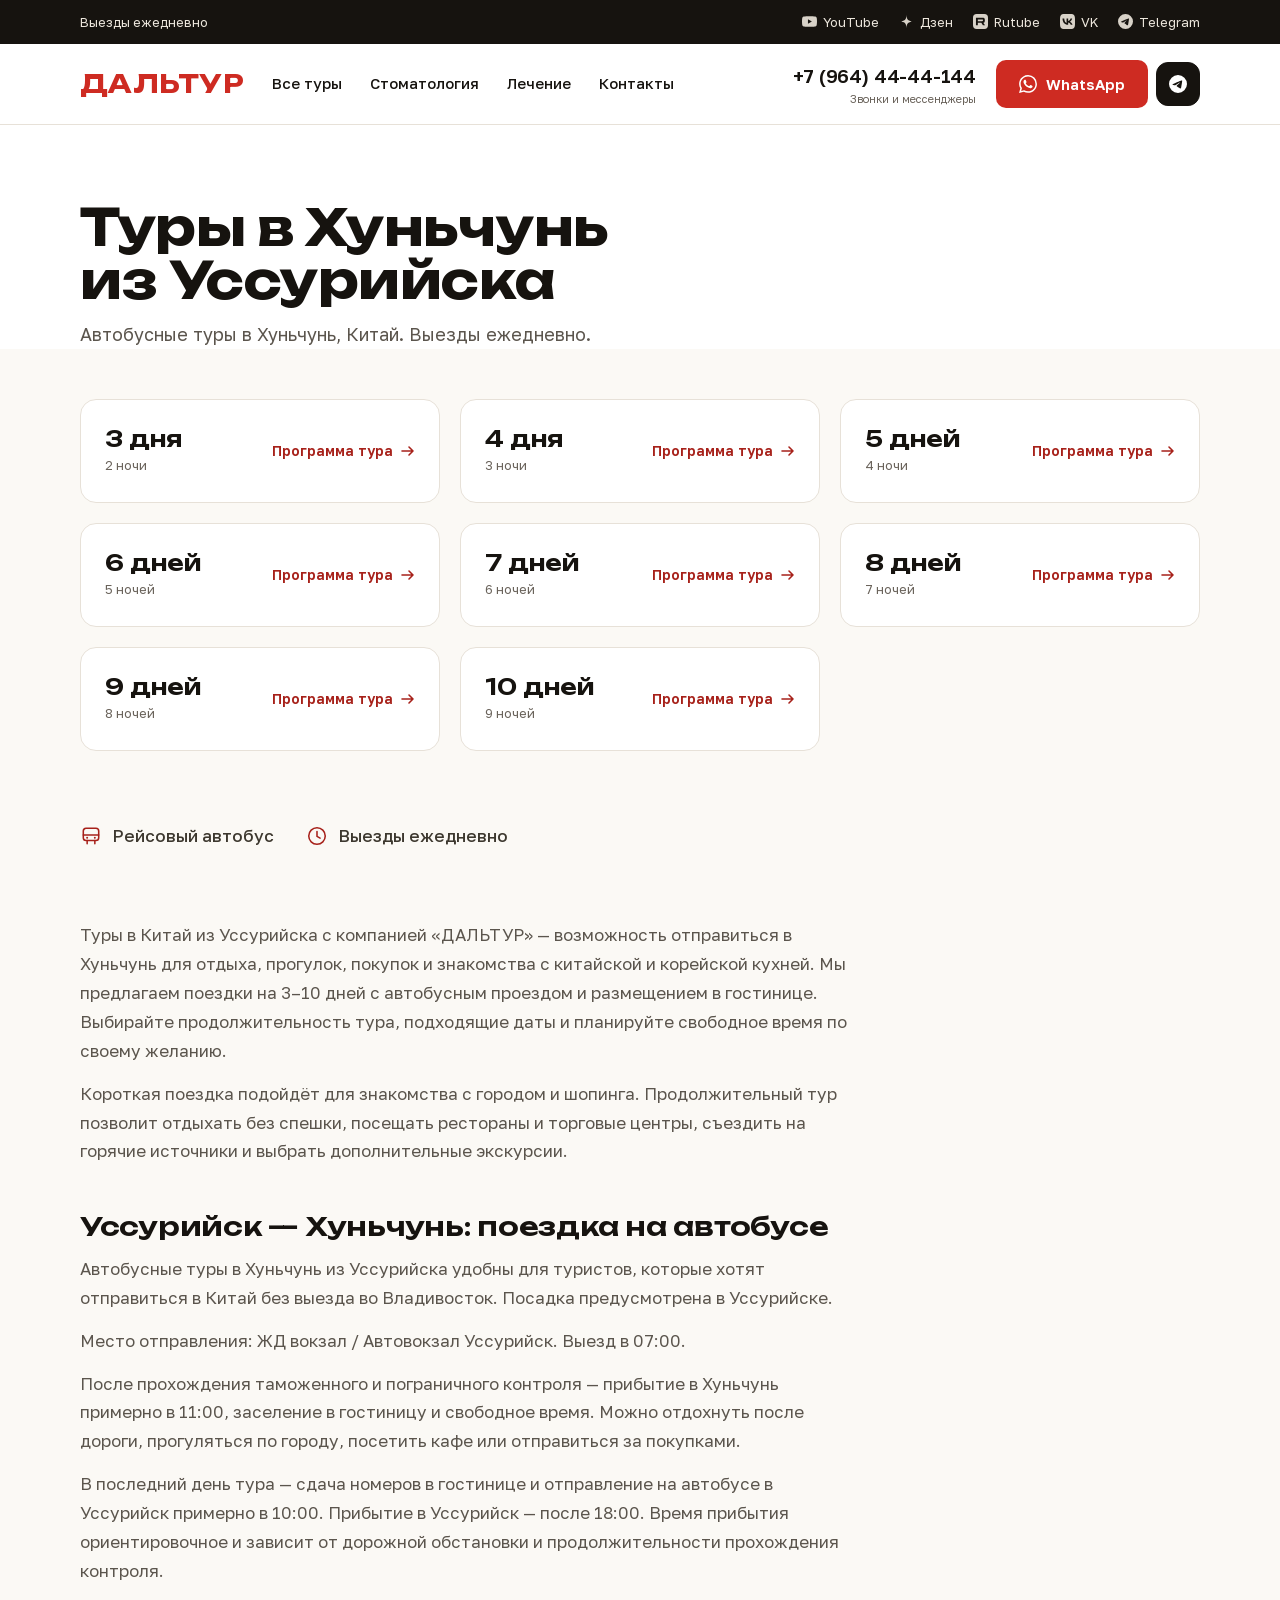
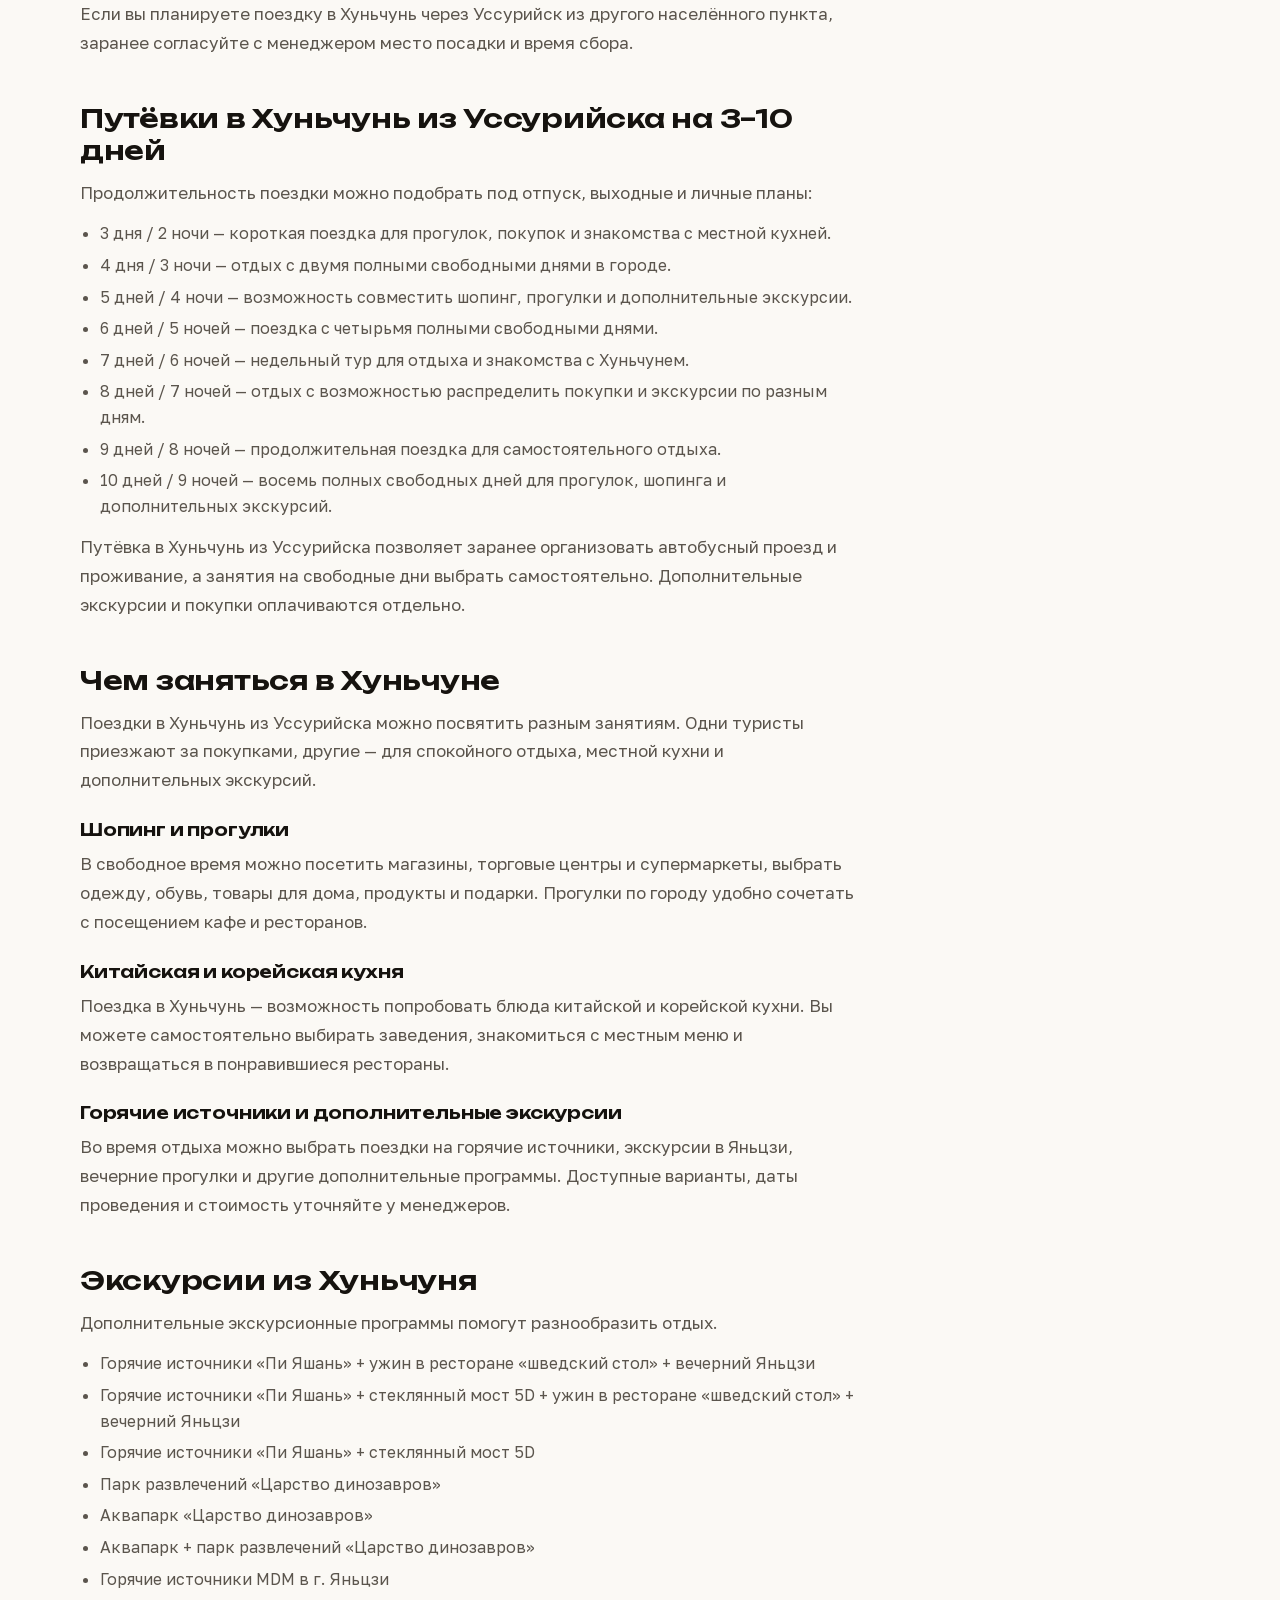
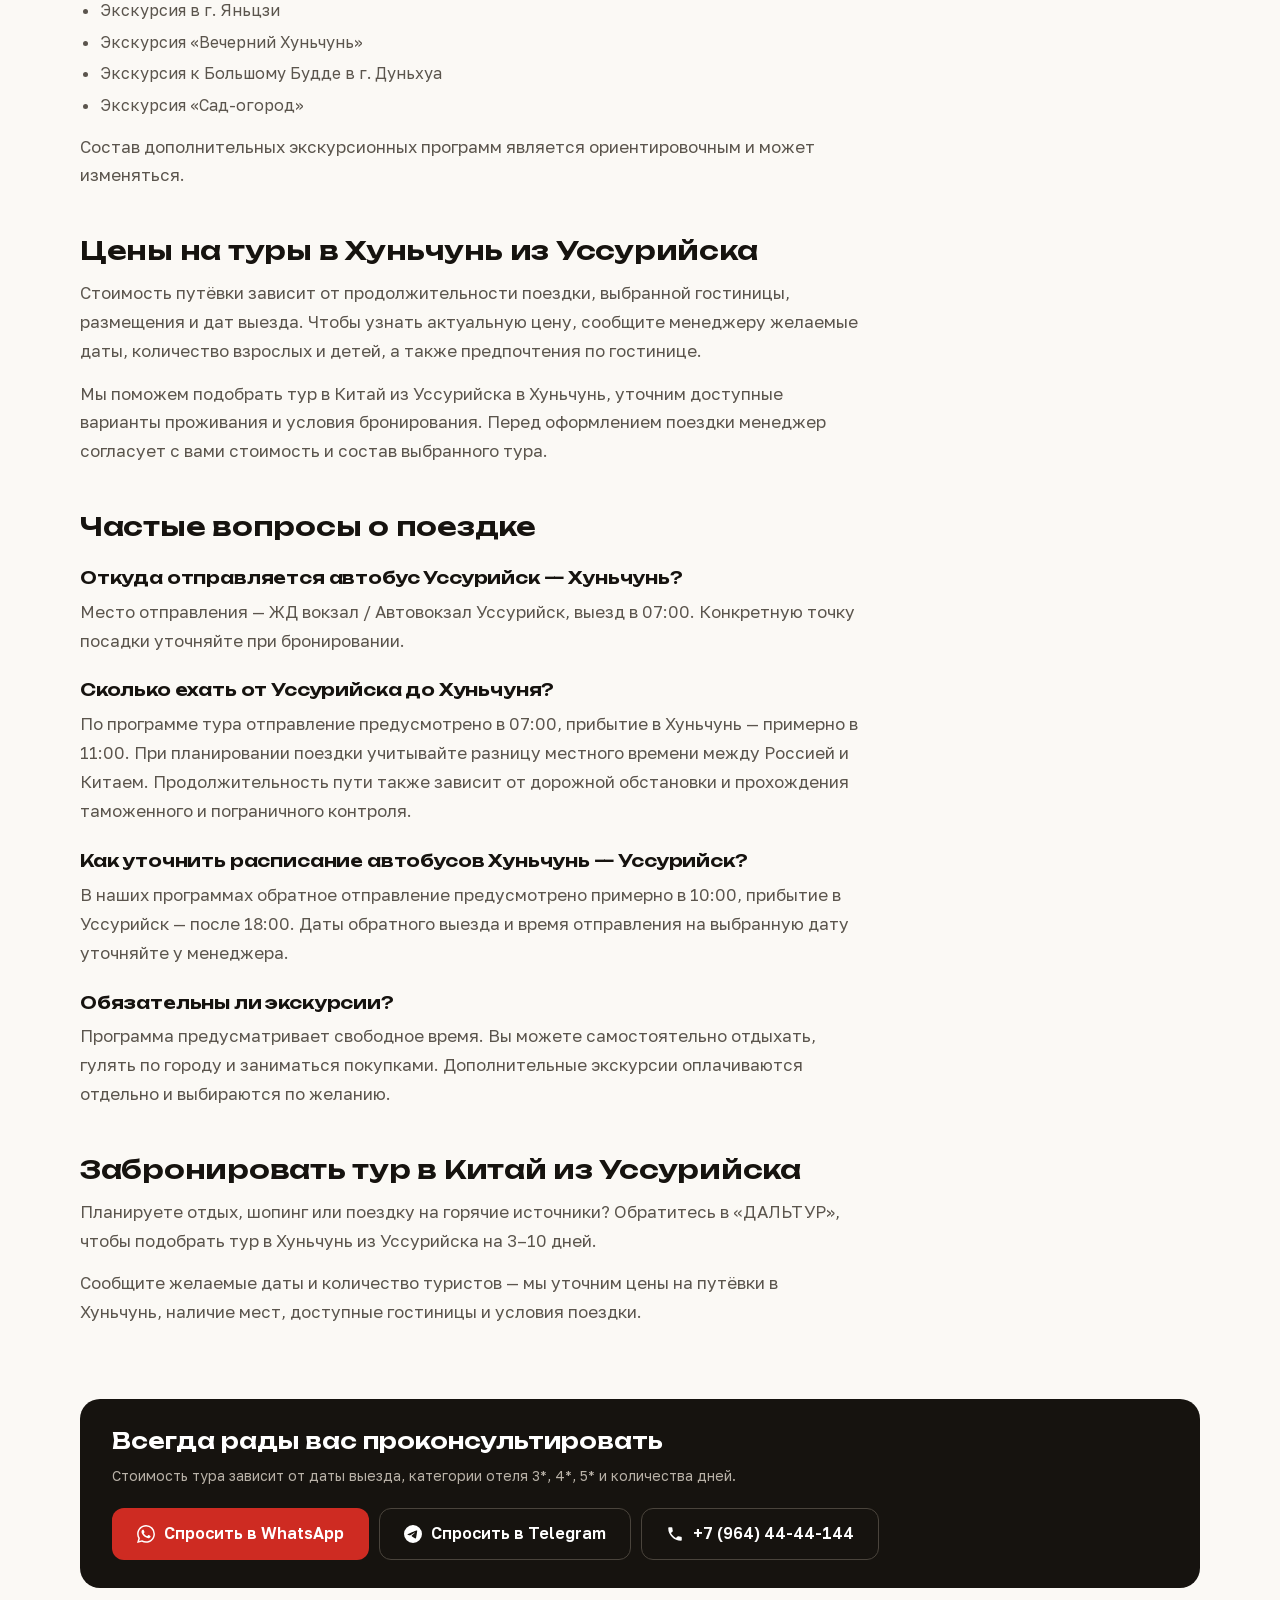
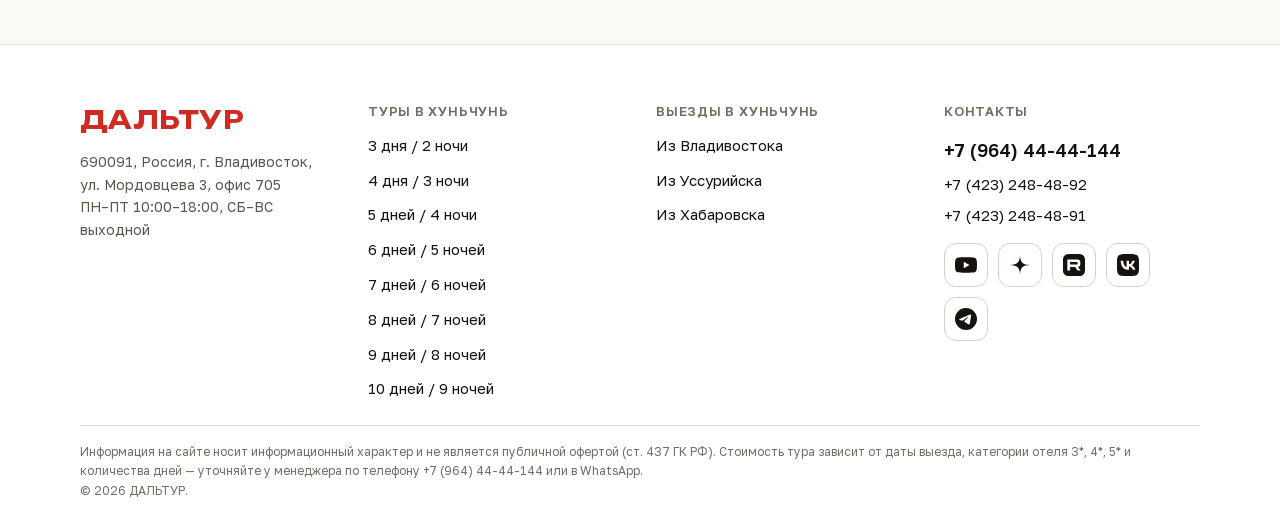
==== commit 93bcaebe: "feat: правки заказчика 04.10 - телефон на первом экране на мобильных, Telegram в мобильной шапке - «" ====
--- a/index.html
+++ b/index.html
@@ -19,7 +19,7 @@
 <script type="application/ld+json">{"@context":"https://schema.org","@graph":[{"@type":"TravelAgency","@id":"https://hunchun-hunchun.ru/#org","name":"ДАЛЬТУР","url":"https://hunchun-hunchun.ru/","logo":"https://hunchun-hunchun.ru/assets/apple-touch-icon.png","image":"https://hunchun-hunchun.ru/assets/apple-touch-icon.png","telephone":["+79644444144","+74232484892","+74232484891"],"address":{"@type":"PostalAddress","streetAddress":"ул. Мордовцева, 3, офис 705","addressLocality":"Владивосток","postalCode":"690091","addressCountry":"RU"},"openingHoursSpecification":[{"@type":"OpeningHoursSpecification","dayOfWeek":["Monday","Tuesday","Wednesday","Thursday","Friday"],"opens":"10:00","closes":"18:00"}],"sameAs":["https://www.youtube.com/@DALTOUR","https://dzen.ru/daltour","https://rutube.ru/channel/54520250/","https://vk.ru/daltourvk","https://t.me/daltourChina"]},{"@type":"WebSite","name":"ДАЛЬТУР — туры в Хуньчунь","url":"https://ussuriysk.hunchun-hunchun.ru/","inLanguage":"ru","publisher":{"@id":"https://hunchun-hunchun.ru/#org"}},{"@type":"ItemList","name":"Туры в Хуньчунь из Уссурийска","itemListElement":[{"@type":"ListItem","position":1,"url":"https://ussuriysk.hunchun-hunchun.ru/tur-3-dnya.html","name":"Тур в Хуньчунь 3 дня / 2 ночи"},{"@type":"ListItem","position":2,"url":"https://ussuriysk.hunchun-hunchun.ru/tur-4-dnya.html","name":"Тур в Хуньчунь 4 дня / 3 ночи"},{"@type":"ListItem","position":3,"url":"https://ussuriysk.hunchun-hunchun.ru/tur-5-dney.html","name":"Тур в Хуньчунь 5 дней / 4 ночи"},{"@type":"ListItem","position":4,"url":"https://ussuriysk.hunchun-hunchun.ru/tur-6-dney.html","name":"Тур в Хуньчунь 6 дней / 5 ночей"},{"@type":"ListItem","position":5,"url":"https://ussuriysk.hunchun-hunchun.ru/tur-7-dney.html","name":"Тур в Хуньчунь 7 дней / 6 ночей"},{"@type":"ListItem","position":6,"url":"https://ussuriysk.hunchun-hunchun.ru/tur-8-dney.html","name":"Тур в Хуньчунь 8 дней / 7 ночей"},{"@type":"ListItem","position":7,"url":"https://ussuriysk.hunchun-hunchun.ru/tur-9-dney.html","name":"Тур в Хуньчунь 9 дней / 8 ночей"},{"@type":"ListItem","position":8,"url":"https://ussuriysk.hunchun-hunchun.ru/tur-10-dney.html","name":"Тур в Хуньчунь 10 дней / 9 ночей"}]},{"@type":"FAQPage","mainEntity":[{"@type":"Question","name":"Откуда отправляется автобус Уссурийск — Хуньчунь?","acceptedAnswer":{"@type":"Answer","text":"Место отправления — ЖД вокзал / Автовокзал Уссурийск, выезд в 07:00. Конкретную точку посадки уточняйте при бронировании."}},{"@type":"Question","name":"Сколько ехать от Уссурийска до Хуньчуня?","acceptedAnswer":{"@type":"Answer","text":"По программе тура отправление предусмотрено в 07:00, прибытие в Хуньчунь — примерно в 11:00. При планировании поездки учитывайте разницу местного времени между Россией и Китаем. Продолжительность пути также зависит от дорожной обстановки и прохождения таможенного и пограничного контроля."}},{"@type":"Question","name":"Как уточнить расписание автобусов Хуньчунь — Уссурийск?","acceptedAnswer":{"@type":"Answer","text":"В наших программах обратное отправление предусмотрено примерно в 10:00, прибытие в Уссурийск — после 18:00. Даты обратного выезда и время отправления на выбранную дату уточняйте у менеджера."}},{"@type":"Question","name":"Обязательны ли экскурсии?","acceptedAnswer":{"@type":"Answer","text":"Программа предусматривает свободное время. Вы можете самостоятельно отдыхать, гулять по городу и заниматься покупками. Дополнительные экскурсии оплачиваются отдельно и выбираются по желанию."}}]}]}</script>
 <link rel="preload" href="assets/fonts/unbounded-cyrillic.woff2?v=3e88c0f8" as="font" type="font/woff2" crossorigin>
 <link rel="preload" href="assets/fonts/golos-cyrillic.woff2?v=d1593288" as="font" type="font/woff2" crossorigin>
-<style>@font-face{font-family:'Golos Text';font-style:normal;font-weight:400 700;font-display:swap;src:url(assets/fonts/golos-cyrillic.woff2?v=d1593288) format('woff2');unicode-range:U+0301, U+0400-045F, U+0490-0491, U+04B0-04B1, U+2116}@font-face{font-family:'Golos Text';font-style:normal;font-weight:400 700;font-display:swap;src:url(assets/fonts/golos-latin.woff2?v=4016a99a) format('woff2');unicode-range:U+0000-00FF, U+0131, U+0152-0153, U+02BB-02BC, U+02C6, U+02DA, U+02DC, U+0304, U+0308, U+0329, U+2000-206F, U+20AC, U+2122, U+2191, U+2193, U+2212, U+2215, U+FEFF, U+FFFD}@font-face{font-family:'Unbounded';font-style:normal;font-weight:600 700;font-display:swap;src:url(assets/fonts/unbounded-cyrillic.woff2?v=3e88c0f8) format('woff2');unicode-range:U+0301, U+0400-045F, U+0490-0491, U+04B0-04B1, U+2116}@font-face{font-family:'Unbounded';font-style:normal;font-weight:600 700;font-display:swap;src:url(assets/fonts/unbounded-latin.woff2?v=aef5c246) format('woff2');unicode-range:U+0000-00FF, U+0131, U+0152-0153, U+02BB-02BC, U+02C6, U+02DA, U+02DC, U+0304, U+0308, U+0329, U+2000-206F, U+20AC, U+2122, U+2191, U+2193, U+2212, U+2215, U+FEFF, U+FFFD}:root{--red: #CE2B22;--red-deep: #A7211A;--red-darker: #7A1711;--ink: #16130F;--ink-soft: #3D382F;--jade: #14655C;--paper: #FBF9F5;--card: #FFFFFF;--line: #E7E1D8;--line-strong: #D8D1C6;--muted: #5B554D;--muted-2: #6A635B;--muted-3: #736C63;--sand: #F3EEE5;--sand-deep: #C9B9A2;--hiero: #CDBFAC;--jade-bg: #F0F5F3;--red-bg: #FBEDEC;--note-bg: #FBF4E8;--note-line: #EBDCC2;--dark-field: #221E19;--dark-line: #3A352E;--dark-text: #B8B1A7;--display: 'Unbounded','Golos Text',system-ui,sans-serif;--body: 'Golos Text',system-ui,-apple-system,'Segoe UI',sans-serif;--r-btn: 10px;--r-card: 16px;--r-block: 20px;--gutter: 20px;--maxw: 1440px;}*,*::before,*::after{box-sizing: border-box;}html{-webkit-text-size-adjust: 100%;scroll-behavior: smooth;}body{margin: 0;font-family: var(--body);font-size: 16px;line-height: 1.55;color: var(--ink);background: var(--paper);-webkit-font-smoothing: antialiased;overflow-wrap: break-word;}body.is-locked{overflow: hidden;}img{max-width: 100%;display: block;}a{color: var(--red-deep);text-decoration: none;}a:hover{color: var(--red-darker);}h1,h2,h3{font-family: var(--display);letter-spacing: -0.01em;margin: 0;}h1{font-weight: 700;}h2,h3{font-weight: 600;}p{margin: 0;}ul{margin: 0;padding: 0;list-style: none;}button{font: inherit;}:focus-visible{outline: 2px solid var(--red-deep);outline-offset: 2px;border-radius: 4px;}.br-desktop{display: none;}.visually-hidden{position: absolute;width: 1px;height: 1px;padding: 0;margin: -1px;overflow: hidden;clip: rect(0 0 0 0);white-space: nowrap;border: 0;}.skip-link{position: absolute;left: 12px;top: -60px;z-index: 100;padding: 10px 16px;background: var(--ink);color: #fff;border-radius: var(--r-btn);font-weight: 600;transition: top .15s;}.skip-link:focus{top: 12px;color: #fff;}.wrap{width: 100%;max-width: var(--maxw);margin: 0 auto;padding-left: var(--gutter);padding-right: var(--gutter);}.section{padding-top: 40px;}.section__head{display: flex;flex-wrap: wrap;align-items: baseline;justify-content: space-between;gap: 8px 24px;}.section__head h2{font-size: 24px;}.section__note{font-size: 13px;color: var(--muted-2);}.btn{display: inline-flex;align-items: center;justify-content: center;gap: 9px;min-height: 52px;padding: 0 24px;border: 1px solid transparent;border-radius: 12px;font-size: 16px;font-weight: 600;line-height: 1.2;text-align: center;cursor: pointer;transition: background-color .15s,border-color .15s,color .15s;}.btn--primary{background: var(--red);color: #fff;}.btn--primary:hover{background: var(--red-deep);color: #fff;}.btn--ghost{background: var(--card);color: var(--ink);border-color: var(--line-strong);}.btn--ghost:hover{border-color: var(--ink);color: var(--ink);}.btn--dark{background: var(--ink);color: #fff;}.btn--dark:hover{background: #2A251E;color: #fff;}.btn--sm{min-height: 44px;padding: 0 18px;font-size: 15px;border-radius: var(--r-btn);}.btn--wide{width: 100%;}.tag{display: inline-flex;align-items: center;padding: 6px 11px;border-radius: 999px;font-size: 11px;font-weight: 600;letter-spacing: 0.04em;white-space: nowrap;}.tag--jade{background: var(--jade-bg);color: var(--jade);}.tag--red{background: var(--red-bg);color: var(--red-deep);}.tag--sand{background: var(--sand);color: #6A5B45;}.tag--onsand{background: #fff;color: var(--jade);}.tag--onsand.tag--red{background: #fff;color: var(--red-deep);}.field{display: flex;flex-direction: column;gap: 6px;}.field>label{font-size: 12px;font-weight: 600;color: var(--muted-2);}.field select,.field input{width: 100%;height: 48px;padding: 0 12px;border: 1px solid var(--line-strong);border-radius: var(--r-btn);background: var(--card);font-family: inherit;font-size: 16px;color: var(--ink);}.field select{appearance: none;padding-right: 34px;background-image: url("data:image/svg+xml,%3Csvg xmlns='http://www.w3.org/2000/svg' width='10' height='6' fill='none'%3E%3Cpath d='M1 1l4 4 4-4' stroke='%238B837A' stroke-width='1.5' stroke-linecap='round'/%3E%3C/svg%3E");background-repeat: no-repeat;background-position: right 14px center;}.topbar{display: none;background: var(--ink);color: #EDE7DD;font-size: 13px;}.topbar .wrap{min-height: 44px;display: flex;align-items: center;justify-content: space-between;gap: 20px;}.topbar__right{display: flex;align-items: center;gap: 20px;}.topbar__hours{color: #ACA69C;}.topbar__sep{color: #4A443C;}.topbar a{color: #EDE7DD;}.topbar a:hover{color: #fff;}.header{position: sticky;top: 0;z-index: 40;background: var(--card);border-bottom: 1px solid var(--line);}.header .wrap{min-height: 64px;display: flex;align-items: center;gap: 12px;}.logo{font-family: var(--display);font-weight: 700;font-size: 20px;letter-spacing: 0.01em;color: var(--red);}.logo:hover{color: var(--red-deep);}.header__nav{display: none;}.header__contacts{display: none;}.icon-btn{flex: none;width: 44px;height: 44px;display: inline-flex;align-items: center;justify-content: center;border: 1px solid var(--line-strong);border-radius: 12px;background: var(--card);color: var(--ink);cursor: pointer;}.icon-btn--plain{border-color: transparent;}.icon-btn--accent{background: var(--red);border-color: var(--red);color: #fff;}.icon-btn--accent:hover{background: var(--red-deep);border-color: var(--red-deep);color: #fff;}.header__spacer{flex: 1 1 auto;}.header__center{flex: 1 1 auto;display: flex;justify-content: center;}.drawer{position: fixed;inset: 0;z-index: 60;display: none;}.drawer[data-open="true"]{display: block;}.drawer__backdrop{position: absolute;inset: 0;background: rgba(22,19,15,.5);border: 0;padding: 0;cursor: pointer;}.drawer__panel{position: absolute;inset: 0 0 0 auto;width: min(320px,88vw);background: var(--card);padding: 16px var(--gutter) 28px;display: flex;flex-direction: column;gap: 4px;overflow-y: auto;}.drawer__top{display: flex;align-items: center;justify-content: space-between;margin-bottom: 12px;}.drawer__panel a{min-height: 48px;display: flex;align-items: center;font-size: 17px;font-weight: 500;color: var(--ink);border-bottom: 1px solid var(--line);}.drawer__panel a:last-child{border-bottom: 0;}.drawer__contacts{margin-top: 20px;display: flex;flex-direction: column;gap: 10px;}.drawer__panel .drawer__contacts a{min-height: 52px;justify-content: center;font-size: 16px;font-weight: 600;border-bottom: 1px solid var(--line-strong);}.drawer__panel .drawer__contacts .btn--primary{color: #fff;border-bottom: 0;}.hero{background: var(--card);padding-top: 28px;padding-bottom: 8px;}.hero__grid{display: flex;flex-direction: column;gap: 24px;}.hero__eyebrow{display: block;font-size: 11px;font-weight: 600;letter-spacing: 0.12em;color: var(--red);}.hero h1{margin-top: 12px;font-size: 30px;line-height: 1.1;text-wrap: balance;}.hero__lead{margin-top: 14px;font-size: 16px;color: var(--muted);}.hero__actions{margin-top: 20px;display: flex;flex-direction: column;gap: 10px;}.hero__facts{margin-top: 22px;display: flex;flex-direction: column;gap: 10px;}.hero__fact{display: flex;align-items: center;gap: 9px;font-size: 14px;color: var(--ink-soft);}.hero__fact svg{flex: none;}.hero__art{min-height: 200px;background: var(--paper);border: 1px solid var(--line);border-radius: var(--r-block);display: flex;flex-direction: column;align-items: center;justify-content: center;gap: 10px;padding: 24px;text-align: center;}.hero__art b{font-size: 15px;color: var(--muted-3);}.hero__art span{font-size: 13px;color: #A39A8E;max-width: 380px;}.picker{background: var(--card);padding-top: 20px;padding-bottom: 8px;}.picker__box{padding: 16px;background: var(--paper);border: 1px solid var(--line);border-radius: var(--r-card);display: flex;flex-direction: column;gap: 12px;}.dest-grid{margin-top: 18px;display: grid;grid-template-columns: repeat(2,minmax(0,1fr));gap: 12px;}.dest{min-height: 108px;padding: 14px;background: var(--card);border: 1px solid var(--line);border-radius: 14px;display: flex;flex-direction: column;justify-content: space-between;gap: 12px;color: var(--ink);transition: border-color .15s,transform .15s;}.dest:hover{border-color: var(--ink);color: var(--ink);transform: translateY(-2px);}.dest__hiero{font-size: 20px;line-height: 1;color: var(--hiero);}.dest__name{display: block;font-size: 16px;font-weight: 600;}.dest__meta{display: block;margin-top: 2px;font-size: 12px;color: var(--muted-2);}.tour-grid{margin-top: 18px;display: grid;grid-template-columns: minmax(0,1fr);gap: 14px;}.tour{background: var(--card);border: 1px solid var(--line);border-radius: var(--r-card);overflow: hidden;color: var(--ink);display: flex;flex-direction: column;transition: border-color .15s;}.tour:hover{border-color: var(--ink);color: var(--ink);}.tour__top{min-height: 76px;padding: 14px 16px;background: var(--sand);display: flex;align-items: flex-start;justify-content: space-between;gap: 12px;}.tour__hiero{font-size: 26px;line-height: 1;color: var(--sand-deep);}.tour__body{padding: 16px;display: flex;flex-direction: column;flex-grow: 1;}.tour__title{font-size: 18px;font-weight: 600;line-height: 1.25;font-family: var(--body);}.tour__list{margin-top: 12px;display: flex;flex-direction: column;gap: 7px;font-size: 14px;line-height: 1.45;color: var(--muted);}.tour__foot{margin-top: auto;padding-top: 16px;display: flex;align-items: center;justify-content: space-between;gap: 12px;}.tour__price{font-size: 18px;font-weight: 700;}.tour__price small{display: block;font-size: 12px;font-weight: 400;color: var(--muted-2);}.tour-list{margin-top: 20px;display: grid;grid-template-columns: minmax(0,1fr);gap: 12px;}.tour-row{padding: 18px;background: var(--card);border: 1px solid var(--line);border-radius: var(--r-card);display: flex;flex-direction: column;justify-content: space-between;gap: 16px;min-height: 150px;color: var(--ink);transition: border-color .15s;}.tour-row:hover{border-color: var(--ink);color: var(--ink);}.tour-row[data-featured="true"]{border-width: 2px;border-color: var(--ink);padding: 17px;}.tour-row__head{display: flex;flex-direction: column-reverse;align-items: flex-start;gap: 10px;}.tour-row__name{font-size: 19px;font-weight: 600;line-height: 1.25;}.tour-row__foot{display: flex;align-items: flex-end;justify-content: space-between;gap: 12px;}.tour-row__desc{font-size: 13px;color: var(--muted-2);line-height: 1.45;}.tour-row__price{font-size: 17px;font-weight: 700;white-space: nowrap;}.filters{display: flex;align-items: center;gap: 8px;overflow-x: auto;padding-bottom: 4px;scrollbar-width: none;-webkit-overflow-scrolling: touch;}.filters::-webkit-scrollbar{display: none;}.chip{flex: none;min-height: 40px;padding: 0 16px;display: inline-flex;align-items: center;background: var(--card);color: var(--ink);border: 1px solid var(--line-strong);border-radius: 999px;font-size: 14px;font-weight: 500;cursor: pointer;white-space: nowrap;}.chip[aria-pressed="true"]{background: var(--ink);color: #fff;border-color: var(--ink);font-weight: 600;}.filters__sep{flex: none;width: 1px;height: 28px;background: var(--line);margin: 0 4px;}.toolbar{margin-top: 20px;display: flex;flex-direction: column;gap: 12px;}.toolbar__sort{display: flex;align-items: center;gap: 10px;}.toolbar__sort label{font-size: 14px;color: var(--muted-2);white-space: nowrap;}.toolbar__sort select{height: 40px;width: auto;min-width: 180px;}.results-count{font-size: 14px;color: var(--muted-2);}.why-grid{margin-top: 18px;display: grid;grid-template-columns: minmax(0,1fr);gap: 12px;}.why{padding: 14px 16px;background: var(--card);border: 1px solid var(--line);border-radius: 14px;display: flex;flex-direction: column;gap: 6px;}.why svg{display: none;}.why b{font-size: 16px;font-weight: 600;}.why span{font-size: 14px;line-height: 1.5;color: var(--muted);}.lead{padding: 22px 20px;background: var(--ink);border-radius: var(--r-block);display: flex;flex-direction: column;gap: 16px;}.lead h2{font-size: 20px;line-height: 1.25;color: #fff;}.lead p{margin-top: 10px;font-size: 14px;line-height: 1.5;color: var(--dark-text);}.lead form{display: flex;flex-direction: column;gap: 12px;}.lead .field>label{color: var(--dark-text);}.lead .field input{height: 50px;border-color: var(--dark-line);background: var(--dark-field);color: #fff;}.lead .field input::placeholder{color: #7C756B;}.lead__consent{font-size: 12px;line-height: 1.5;color: #8E877D;}.lead__consent a{color: var(--dark-text);text-decoration: underline;}.cta{padding: 24px 20px;background: var(--ink);border-radius: var(--r-block);display: flex;flex-direction: column;gap: 18px;}.cta b{display: block;font-family: var(--display);font-weight: 600;font-size: 20px;color: #fff;}.cta span{display: block;margin-top: 8px;font-size: 14px;color: var(--dark-text);}.cta__actions{display: flex;flex-direction: column;gap: 10px;}.cta__actions .btn--ghost{background: transparent;color: #fff;border-color: #4A443C;}.cta__actions .btn--ghost:hover{border-color: #fff;color: #fff;}.footer{margin-top: 40px;padding-top: 28px;background: var(--card);border-top: 1px solid var(--line);}.footer__grid{display: flex;flex-direction: column;gap: 24px;}.footer__col h3{font-family: var(--body);font-size: 13px;font-weight: 600;letter-spacing: 0.06em;color: var(--muted-3);}.footer__col ul{margin-top: 12px;display: flex;flex-direction: column;gap: 10px;}.footer__col ul a{font-size: 15px;color: var(--ink);}.footer__col ul a:hover{color: var(--red-deep);}.footer__addr{margin-top: 12px;font-size: 14px;line-height: 1.6;color: var(--muted);}.footer__phones{margin-top: 16px;display: flex;flex-direction: column;gap: 8px;}.footer__phones a{font-size: 15px;color: var(--ink);}.footer__phones a:first-child{font-size: 18px;font-weight: 600;}.footer__social{margin-top: 16px;display: flex;gap: 10px;}.footer__social a{width: 44px;height: 44px;border: 1px solid var(--line-strong);border-radius: 12px;display: flex;align-items: center;justify-content: center;font-size: 12px;font-weight: 600;color: var(--ink);}.footer__social a:hover{border-color: var(--ink);}.footer__legal{margin-top: 24px;padding: 16px 0 24px;border-top: 1px solid var(--line);font-size: 12px;line-height: 1.6;color: var(--muted-3);}.crumbs{display: flex;flex-wrap: wrap;align-items: center;gap: 8px;font-size: 13px;color: var(--muted-3);padding-top: 16px;}.crumbs a{color: var(--muted-3);}.crumbs a:hover{color: var(--ink);}.crumbs [aria-current]{color: var(--ink);}.page-head{background: var(--card);padding-bottom: 24px;}.page-head__row{margin-top: 16px;display: flex;align-items: flex-end;justify-content: space-between;gap: 20px;}.page-head h1{font-size: 26px;line-height: 1.12;}.page-head p{margin-top: 14px;font-size: 16px;color: var(--muted);}.page-head__hiero{display: none;font-family: var(--display);font-size: 56px;line-height: 1;color: #E5DCCD;}.tour-head{background: var(--card);padding-bottom: 20px;}.tour-head__row{margin-top: 14px;display: flex;align-items: flex-start;justify-content: space-between;gap: 12px;}.tour-head h1{font-size: 26px;line-height: 1.15;}.tour-head__hiero{font-size: 22px;line-height: 1.2;color: #E5DCCD;white-space: nowrap;}.tour-head__tags{margin-top: 16px;display: flex;gap: 8px;flex-wrap: wrap;}.facts{margin-top: 16px;display: grid;grid-template-columns: repeat(2,minmax(0,1fr));gap: 10px;}.fact{padding: 12px 14px;background: var(--paper);border: 1px solid var(--line);border-radius: 12px;}.fact dt{font-size: 12px;color: var(--muted-3);}.fact dd{margin: 3px 0 0;font-size: 15px;font-weight: 600;}.pricebox{margin-top: 16px;padding: 16px;background: var(--paper);border: 1px solid var(--line);border-radius: 14px;display: flex;align-items: center;justify-content: space-between;gap: 16px;flex-wrap: wrap;}.pricebox b{display: block;font-size: 20px;font-weight: 700;}.pricebox span{display: block;font-size: 12px;color: var(--muted-2);}.days{margin-top: 16px;display: flex;flex-direction: column;gap: 12px;}.day{padding: 16px;background: var(--card);border: 1px solid var(--line);border-radius: 14px;}.day__head{display: flex;align-items: center;gap: 10px;}.day__num{flex: none;width: 28px;height: 28px;background: var(--ink);color: #fff;border-radius: 8px;display: flex;align-items: center;justify-content: center;font-size: 13px;font-weight: 700;}.day__title{font-size: 16px;font-weight: 600;}.day p{margin-top: 12px;font-size: 14px;line-height: 1.6;color: var(--muted);}.incl{margin-top: 16px;display: grid;grid-template-columns: minmax(0,1fr);gap: 12px;}.incl__box{padding: 16px;background: var(--card);border: 1px solid var(--line);border-radius: 14px;}.incl__box h3{font-family: var(--body);font-size: 12px;font-weight: 600;letter-spacing: 0.06em;}.incl__box h3.is-in{color: var(--jade);}.incl__box h3.is-out{color: var(--red-deep);}.incl__box ul{margin-top: 10px;display: flex;flex-direction: column;gap: 7px;font-size: 14px;line-height: 1.5;color: var(--ink-soft);}.incl__box li{padding-left: 14px;position: relative;}.incl__box li::before{content: "·";position: absolute;left: 2px;}.notice{margin-top: 16px;padding: 16px;background: var(--note-bg);border: 1px solid var(--note-line);border-radius: 14px;}.notice b{font-size: 15px;font-weight: 600;}.notice p{margin-top: 10px;font-size: 14px;line-height: 1.6;color: var(--muted);}.pill-row{margin-top: 12px;display: flex;flex-wrap: wrap;gap: 8px;}.pill{min-height: 40px;padding: 0 14px;display: inline-flex;align-items: center;background: var(--card);border: 1px solid var(--line-strong);border-radius: 999px;font-size: 14px;color: var(--ink);}.pill:hover{border-color: var(--ink);color: var(--ink);}.stickybar{position: fixed;left: 0;right: 0;bottom: 0;z-index: 50;padding: 10px var(--gutter) calc(10px + env(safe-area-inset-bottom));background: var(--card);border-top: 1px solid var(--line);display: flex;align-items: center;gap: 10px;}.stickybar__price{display: flex;flex-direction: column;line-height: 1.2;}.stickybar__price small{font-size: 11px;color: var(--muted-3);}.stickybar__price b{font-size: 16px;}.stickybar .btn{flex: 1 1 auto;min-height: 48px;padding: 0 14px;font-size: 15px;}body.has-stickybar{padding-bottom: 88px;}.swatches{margin-top: 14px;display: grid;grid-template-columns: repeat(2,minmax(0,1fr));gap: 12px;}.swatch__chip{height: 72px;border-radius: 12px;border: 1px solid var(--line);}.swatch b{display: block;margin-top: 8px;font-size: 13px;font-weight: 600;}.swatch span{display: block;font-size: 12px;color: var(--muted-2);}.kv{margin-top: 14px;display: flex;flex-direction: column;gap: 8px;font-size: 14px;line-height: 1.5;color: var(--ink-soft);}.eyebrow{font-size: 12px;font-weight: 600;letter-spacing: 0.08em;color: var(--muted-3);}.rules{margin-top: 12px;display: grid;grid-template-columns: minmax(0,1fr);gap: 10px 32px;font-size: 14px;line-height: 1.5;color: var(--ink-soft);}@media (min-width: 768px){:root{--gutter: 40px;}.section{padding-top: 56px;}.section__head h2{font-size: 28px;}.hero{padding-top: 48px;}.hero h1{font-size: 40px;}.hero__lead{font-size: 18px;}.hero__actions{flex-direction: row;}.hero__facts{flex-direction: row;flex-wrap: wrap;gap: 24px;}.hero__art{min-height: 280px;}.picker__box{flex-direction: row;align-items: flex-end;gap: 16px;padding: 18px 20px;background: var(--card);box-shadow: 0 6px 24px rgba(22,19,15,.06);}.picker__box .field{flex: 1 1 0;}.dest-grid{grid-template-columns: repeat(3,minmax(0,1fr));gap: 16px;}.tour-grid{grid-template-columns: repeat(2,minmax(0,1fr));gap: 20px;}.tour-list{grid-template-columns: repeat(2,minmax(0,1fr));}.why-grid{grid-template-columns: repeat(2,minmax(0,1fr));gap: 20px;}.incl{grid-template-columns: repeat(2,minmax(0,1fr));gap: 20px;}.facts{grid-template-columns: repeat(4,minmax(0,1fr));}.swatches{grid-template-columns: repeat(3,minmax(0,1fr));}.rules{grid-template-columns: repeat(2,minmax(0,1fr));}.toolbar{flex-direction: row;align-items: center;justify-content: space-between;}.tour-row__head{flex-direction: row;justify-content: space-between;gap: 12px;}.lead{flex-direction: row;align-items: center;gap: 40px;padding: 32px;}.lead__text{flex: 1 1 45%;}.lead h2{font-size: 24px;}.lead form{flex: 1 1 55%;}.cta{flex-direction: row;align-items: center;justify-content: space-between;padding: 28px 32px;}.cta b{font-size: 22px;}.cta__actions{flex-direction: row;}.footer__grid{flex-direction: row;flex-wrap: wrap;gap: 32px;}.footer__col{flex: 1 1 180px;}.footer__col--brand{flex: 1 1 260px;}.page-head h1{font-size: 34px;}.page-head__hiero{display: block;font-size: 44px;}.tour-head h1{font-size: 32px;}.tour-head__hiero{font-size: 38px;}.stickybar{display: none;}body.has-stickybar{padding-bottom: 0;}}@media (min-width: 1100px){:root{--gutter: 80px;}body{font-size: 16px;}.topbar{display: block;}.header .wrap{min-height: 80px;gap: 28px;}.logo{font-size: 25px;}.header__burger{display: none;}.header__center{flex: none;justify-content: flex-start;}.header__nav{display: flex;align-items: center;gap: 28px;font-size: 15px;font-weight: 500;flex: 1 1 auto;}.header__nav a{color: var(--ink);display: inline-flex;align-items: center;gap: 6px;}.header__nav a:hover{color: var(--red-deep);}.header__contacts{display: flex;align-items: center;gap: 20px;}.header__phone{display: flex;flex-direction: column;align-items: flex-end;}.header__phone a{font-size: 19px;font-weight: 600;color: var(--ink);letter-spacing: -0.01em;}.header__phone span{font-size: 11px;color: var(--muted-2);}.header__contacts .btn{min-height: 48px;padding: 0 22px;border-radius: var(--r-btn);font-size: 15px;}.header__wa-mobile{display: none;}.section{padding-top: 72px;}.section__head h2{font-size: 32px;}.section__note{font-size: 15px;}.hero{padding-top: 72px;padding-bottom: 0;}.hero__grid{flex-direction: row;gap: 56px;align-items: flex-start;}.hero__col{width: 620px;max-width: 55%;}.hero h1{font-size: 50px;line-height: 1.06;}.br-desktop{display: inline;}.hero__lead{max-width: 520px;}.hero__actions{margin-top: 32px;}.hero__actions .btn{min-height: 54px;padding: 0 28px;}.hero__facts{margin-top: 40px;gap: 14px 24px;}.hero__art{flex: 1 1 auto;min-height: 372px;align-self: stretch;}.picker{padding-top: 28px;padding-bottom: 0;}.dest-grid{grid-template-columns: repeat(5,minmax(0,1fr));gap: 20px;}.dest{min-height: 158px;padding: 18px;border-radius: var(--r-card);}.dest__hiero{font-size: 26px;}.dest__name{font-size: 19px;}.dest__meta{font-size: 13px;margin-top: 4px;}.tour-grid{grid-template-columns: repeat(3,minmax(0,1fr));gap: 24px;}.tour{border-radius: var(--r-block);}.tour__top{min-height: 104px;padding: 16px 20px;}.tour__hiero{font-size: 34px;}.tour__body{padding: 20px;}.tour__title{font-size: 20px;}.tour__price{font-size: 20px;}.tour-list{grid-template-columns: repeat(3,minmax(0,1fr));gap: 20px;}.tour-row{min-height: 178px;padding: 20px;}.tour-row[data-featured="true"]{padding: 19px;}.tour-row__name{font-size: 20px;}.tour-row__price{font-size: 18px;}.why-grid{grid-template-columns: repeat(4,minmax(0,1fr));gap: 24px;}.why{background: transparent;border: 0;padding: 0;gap: 10px;}.why svg{display: block;}.why b{font-size: 17px;}.lead{padding: 36px 40px;gap: 56px;border-radius: 24px;}.lead h2{font-size: 28px;}.lead p{font-size: 15px;margin-top: 14px;}.lead form{flex-direction: row;flex-wrap: wrap;align-items: flex-end;gap: 12px;}.lead form .field{flex: 1 1 150px;}.lead form .btn{flex: 0 0 auto;min-height: 50px;}.lead__consent{flex: 1 0 100%;margin-top: 2px;}.footer{margin-top: 56px;padding-top: 56px;}.footer__grid{flex-wrap: nowrap;gap: 32px;}.footer__col--brand{flex: 1.4 1 0;}.footer__col{flex: 1 1 0;}.page-head h1{font-size: 42px;line-height: 1.08;}.page-head p{font-size: 17px;max-width: 720px;}.page-head__hiero{font-size: 56px;}.tour-head h1{font-size: 40px;}.tour-head__hiero{font-size: 48px;}.facts{gap: 16px;}.fact{padding: 16px 18px;}.pricebox{padding: 20px 24px;}.pricebox b{font-size: 24px;}.days{gap: 14px;}.day{padding: 20px 24px;}.day__title{font-size: 18px;}.day p{font-size: 15px;}.incl__box{padding: 24px 28px;border-radius: var(--r-block);}.incl__box h3{font-size: 13px;}.incl__box ul{font-size: 15px;gap: 9px;}.notice{padding: 20px 24px;}.swatches{grid-template-columns: repeat(6,minmax(0,1fr));}}@media (prefers-reduced-motion: reduce){html{scroll-behavior: auto;}*,*::before,*::after{transition-duration: .001ms !important;animation-duration: .001ms !important;}}@media print{.header,.topbar,.stickybar,.drawer,.cta,.lead{display: none !important;}body{background: #fff;}}.askprice{margin-top: 16px;padding: 16px;background: var(--paper);border: 1px solid var(--line);border-radius: 14px;display: flex;flex-direction: column;gap: 12px;}.askprice b{font-size: 17px;font-weight: 600;}.askprice p{font-size: 14px;line-height: 1.5;color: var(--muted);}.askprice__actions{display: flex;flex-direction: column;gap: 10px;}.videos{margin-top: 16px;display: grid;grid-template-columns: minmax(0,1fr);gap: 14px;}.video{background: var(--card);border: 1px solid var(--line);border-radius: 14px;overflow: hidden;}.video__frame{aspect-ratio: 16 / 9;background: var(--sand);display: flex;flex-direction: column;align-items: center;justify-content: center;gap: 8px;padding: 16px;text-align: center;}.video__frame b{font-size: 14px;font-weight: 600;color: #7A6A52;}.video__frame span{font-size: 12px;line-height: 1.5;color: #9A8B73;max-width: 320px;}.video__frame iframe{width: 100%;height: 100%;border: 0;display: block;}.video__cap{display: flex;flex-direction: column;align-items: flex-start;padding: 12px 16px 10px;font-size: 14px;font-weight: 600;}.msgr{display: flex;align-items: center;gap: 8px;}.msgr .icon-btn--tg{background: var(--ink);border-color: var(--ink);color: #fff;}.msgr .icon-btn--tg:hover{background: #2A251E;color: #fff;}.durations{margin-top: 18px;display: grid;grid-template-columns: minmax(0,1fr);gap: 12px;}.duration{padding: 18px;background: var(--card);border: 1px solid var(--line);border-radius: var(--r-card);display: flex;align-items: center;justify-content: space-between;gap: 16px;min-height: 92px;color: var(--ink);transition: border-color .15s,transform .15s;}.duration:hover{border-color: var(--ink);color: var(--ink);transform: translateY(-2px);}.duration__n{display: flex;flex-direction: column;gap: 4px;}.duration__days{font-family: var(--display);font-weight: 600;font-size: 20px;line-height: 1.15;}.duration__nights{font-size: 13px;color: var(--muted-2);}.duration__go{flex: none;display: inline-flex;align-items: center;gap: 8px;font-size: 14px;font-weight: 600;color: var(--red-deep);}@media (min-width: 768px){.durations{grid-template-columns: repeat(2,minmax(0,1fr));gap: 16px;}.videos{grid-template-columns: repeat(2,minmax(0,1fr));gap: 20px;}.askprice{flex-direction: row;align-items: center;justify-content: space-between;gap: 24px;}.askprice__actions{flex-direction: row;flex: none;}}@media (min-width: 1100px){.durations{grid-template-columns: repeat(3,minmax(0,1fr));gap: 20px;}.duration{min-height: 104px;padding: 20px 24px;}.duration__days{font-size: 22px;}.askprice{padding: 20px 24px;}}.hero__band{margin-top: 24px;}.hero__band picture{display: block;border-radius: var(--r-block);overflow: hidden;background: var(--sand);}.hero__band img{width: 100%;height: auto;aspect-ratio: 2 / 1;object-fit: cover;object-position: 38% center;display: block;}@media (min-width: 768px){.hero__band img{aspect-ratio: 10 / 3;object-position: center;}}.hero__grid--solo .hero__col{width: 100%;max-width: 100%;}@media (min-width: 1100px){.hero__grid--solo .hero__col{max-width: 760px;}.hero__band{margin-top: 40px;}}.tour__band{margin-top: 28px;}.tour__band picture{display: block;border-radius: var(--r-block);overflow: hidden;background: var(--sand);}.tour__band img{width: 100%;height: auto;aspect-ratio: 16 / 9;object-fit: cover;display: block;}@media (min-width: 768px){.tour__band img{aspect-ratio: 21 / 9;}}.shot{margin: 0;}.credit{padding: 8px 2px 0;font-size: 12px;line-height: 1.45;color: var(--muted-3);}.credit a{color: var(--muted-2);text-decoration: underline;}.credit a:hover{color: var(--ink);}.hero--lean{padding-top: 28px;padding-bottom: 8px;}.hero--lean h1{font-size: 30px;line-height: 1.1;text-wrap: balance;}.hero--lean .hero__lead{margin-top: 14px;max-width: 620px;}.section--tight{padding-top: 20px;}.marks{display: flex;flex-direction: column;gap: 12px;}.mark{display: flex;align-items: center;gap: 10px;font-size: 16px;font-weight: 500;color: var(--ink-soft);}.mark svg{flex: none;}.contacts{padding: 22px 20px;background: var(--ink);border-radius: var(--r-block);display: flex;flex-direction: column;gap: 18px;}.contacts__text b{display: block;font-family: var(--display);font-weight: 600;font-size: 20px;line-height: 1.25;color: #fff;}.contacts__text span{display: block;margin-top: 10px;font-size: 14px;line-height: 1.5;color: var(--dark-text);}.contacts__actions{display: flex;flex-wrap: wrap;gap: 10px;}.contacts__actions .btn{flex: 1 1 auto;}.contacts__actions .btn--ghost{background: transparent;color: #fff;border-color: #4A443C;}.contacts__actions .btn--ghost:hover{border-color: #fff;color: #fff;}.btn--tel{font-variant-numeric: tabular-nums;white-space: nowrap;}.facts--pair{grid-template-columns: repeat(2,minmax(0,1fr));}.day__head{flex-direction: column;align-items: flex-start;gap: 4px;}.day__ord{font-size: 12px;font-weight: 600;letter-spacing: 0.06em;text-transform: uppercase;color: var(--red-deep);}a.video__frame{color: var(--ink);cursor: pointer;}.video:hover{border-color: var(--ink);}.video.is-playing:hover{border-color: var(--line);}a.video__frame:hover .video__play{color: var(--red);}.video__ext{display: inline-flex;align-items: center;min-height: 32px;margin-top: 2px;font-size: 13px;font-weight: 500;color: var(--red-deep);}.video__ext:hover{text-decoration: underline;}.video__play{color: #B9A88C;line-height: 0;transition: color .15s;}.video__hint{font-size: 12px;line-height: 1.45;color: #9A8B73;max-width: 260px;text-align: center;}.video--empty .video__cap{color: var(--muted-3);font-weight: 400;}@media (min-width: 768px){.hero--lean{padding-top: 48px;}.hero--lean h1{font-size: 40px;}.marks{flex-direction: row;gap: 32px;}.contacts{padding: 28px 32px;gap: 22px;}.contacts__text b{font-size: 22px;}.contacts__actions .btn{flex: 0 1 auto;}.facts--pair{grid-template-columns: repeat(2,minmax(0,1fr));max-width: 640px;}}@media (min-width: 1100px){.hero--lean{padding-top: 64px;padding-bottom: 0;}.hero--lean h1{font-size: 50px;line-height: 1.06;}.hero--lean .hero__lead{font-size: 18px;}.section--tight{padding-top: 32px;}.mark{font-size: 17px;}}.prose{max-width: 780px;}.prose p{font-size: 16px;line-height: 1.7;color: var(--muted);}.prose p + p{margin-top: 14px;}.gallery{display: grid;grid-template-columns: minmax(0,1fr);gap: 14px;}.gallery__item{border-radius: var(--r-block);overflow: hidden;}.gallery__item picture{display: block;}.gallery__item img{width: 100%;height: auto;aspect-ratio: 3 / 2;object-fit: cover;display: block;}.gallery__item--empty{aspect-ratio: 3 / 2;background: var(--sand);border: 1px solid var(--line);display: flex;align-items: center;justify-content: center;padding: 20px;text-align: center;}.gallery__item--empty span{font-size: 13px;color: #9A8B73;}@media (min-width: 768px){.gallery{grid-template-columns: repeat(2,minmax(0,1fr));gap: 20px;}.prose p{font-size: 17px;}}.prose h2{margin-top: 36px;font-family: var(--display);font-weight: 600;font-size: 22px;line-height: 1.25;color: var(--ink);}.prose h2 + p{margin-top: 12px;}.prose__list{margin: 14px 0 0;padding-left: 20px;list-style: disc;display: flex;flex-direction: column;gap: 6px;font-size: 16px;line-height: 1.6;color: var(--muted);}.prose__list + p{margin-top: 14px;}@media (min-width: 1100px){.prose h2{font-size: 26px;margin-top: 44px;}}.video--thumb .video__frame{position: relative;padding: 0;overflow: hidden;background: var(--ink);}.video--thumb .video__frame img{position: absolute;inset: 0;width: 100%;height: 100%;object-fit: cover;display: block;}.video--thumb .video__play{position: relative;z-index: 1;color: #fff;filter: drop-shadow(0 2px 8px rgba(0,0,0,.45));}.video--thumb a.video__frame:hover .video__play{color: #fff;transform: scale(1.08);}.video__play{transition: color .15s,transform .15s;}.video__len{position: absolute;right: 10px;top: 10px;z-index: 1;padding: 3px 8px;border-radius: 6px;background: rgba(22,19,15,.78);color: #fff;font-size: 12px;font-weight: 600;}.video__cap small{display: block;margin-top: 4px;font-size: 12px;font-weight: 400;color: var(--muted-3);}.video.is-playing{cursor: default;}.video.is-playing:hover{border-color: var(--line);}.video.is-playing .video__frame{padding: 0;background: #000;}.video.is-playing iframe{position: absolute;inset: 0;width: 100%;height: 100%;border: 0;display: block;}.video--thumb .video__frame,.video.is-playing .video__frame{position: relative;}@media (min-width: 1360px){.contacts{flex-direction: row;align-items: center;justify-content: space-between;gap: 32px;}.contacts__text{flex: 1 1 auto;min-width: 0;}.contacts__actions{flex: 0 0 auto;flex-wrap: nowrap;}}@media (max-width: 359px){.contacts{padding-left: 14px;padding-right: 14px;}.tour-head__hiero{display: none;}}.topbar__soc{display: inline-flex;align-items: center;gap: 6px;}.topbar__soc svg{flex: none;opacity: .9;}.footer__social{flex-wrap: wrap;}.footer__social a svg{display: block;}.footer__social a:hover{color: var(--red-deep);}.footer__legal a{color: inherit;text-decoration: underline;}.day p + p{margin-top: 6px;}.day .day__note{margin-top: 10px;font-size: 13px;color: var(--muted-3);}.section__lead{margin-top: 10px;max-width: 780px;font-size: 15px;line-height: 1.6;color: var(--muted);}.excursions{margin-top: 16px;background: var(--card);border: 1px solid var(--line);border-radius: 14px;overflow: hidden;}.excursions li{display: flex;flex-direction: column;gap: 4px;padding: 14px 16px;font-size: 15px;line-height: 1.45;}.excursions li + li{border-top: 1px solid var(--line);}.excursions b{font-weight: 600;color: var(--ink);white-space: nowrap;}.excursions__note{margin-top: 12px;font-size: 13px;line-height: 1.5;color: var(--muted-3);}@media (min-width: 768px){.excursions li{flex-direction: row;justify-content: space-between;align-items: baseline;gap: 24px;padding: 14px 20px;}.excursions b{flex: none;}}.facts--three{grid-template-columns: repeat(2,minmax(0,1fr));}.facts--three .fact--gift{grid-column: 1 / -1;}@media (min-width: 768px){.facts--three{grid-template-columns: repeat(3,minmax(0,1fr));max-width: 960px;}.facts--three .fact--gift{grid-column: auto;}}.prose h3{margin-top: 24px;font-size: 17px;font-weight: 600;line-height: 1.35;color: var(--ink);}.prose h3 + p{margin-top: 8px;}.prose--city>p:first-child{margin-top: 0;}.gift{display: flex;align-items: center;gap: 8px;}.gift + .gift{margin-top: 2px;}.gift svg{flex: none;color: var(--red);}.day-pre{margin-top: 16px;padding: 14px 16px;background: var(--card);border: 1px dashed var(--line-strong);border-radius: 14px;}.day-pre b{font-size: 15px;}.day-pre p{margin-top: 6px;font-size: 14px;line-height: 1.6;color: var(--muted);}.facts--three{align-items: stretch;}</style>
+<style>@font-face{font-family:'Golos Text';font-style:normal;font-weight:400 700;font-display:swap;src:url(assets/fonts/golos-cyrillic.woff2?v=d1593288) format('woff2');unicode-range:U+0301, U+0400-045F, U+0490-0491, U+04B0-04B1, U+2116}@font-face{font-family:'Golos Text';font-style:normal;font-weight:400 700;font-display:swap;src:url(assets/fonts/golos-latin.woff2?v=4016a99a) format('woff2');unicode-range:U+0000-00FF, U+0131, U+0152-0153, U+02BB-02BC, U+02C6, U+02DA, U+02DC, U+0304, U+0308, U+0329, U+2000-206F, U+20AC, U+2122, U+2191, U+2193, U+2212, U+2215, U+FEFF, U+FFFD}@font-face{font-family:'Unbounded';font-style:normal;font-weight:600 700;font-display:swap;src:url(assets/fonts/unbounded-cyrillic.woff2?v=3e88c0f8) format('woff2');unicode-range:U+0301, U+0400-045F, U+0490-0491, U+04B0-04B1, U+2116}@font-face{font-family:'Unbounded';font-style:normal;font-weight:600 700;font-display:swap;src:url(assets/fonts/unbounded-latin.woff2?v=aef5c246) format('woff2');unicode-range:U+0000-00FF, U+0131, U+0152-0153, U+02BB-02BC, U+02C6, U+02DA, U+02DC, U+0304, U+0308, U+0329, U+2000-206F, U+20AC, U+2122, U+2191, U+2193, U+2212, U+2215, U+FEFF, U+FFFD}:root{--red: #CE2B22;--red-deep: #A7211A;--red-darker: #7A1711;--ink: #16130F;--ink-soft: #3D382F;--jade: #14655C;--paper: #FBF9F5;--card: #FFFFFF;--line: #E7E1D8;--line-strong: #D8D1C6;--muted: #5B554D;--muted-2: #6A635B;--muted-3: #736C63;--sand: #F3EEE5;--sand-deep: #C9B9A2;--hiero: #CDBFAC;--jade-bg: #F0F5F3;--red-bg: #FBEDEC;--note-bg: #FBF4E8;--note-line: #EBDCC2;--dark-field: #221E19;--dark-line: #3A352E;--dark-text: #B8B1A7;--display: 'Unbounded','Golos Text',system-ui,sans-serif;--body: 'Golos Text',system-ui,-apple-system,'Segoe UI',sans-serif;--r-btn: 10px;--r-card: 16px;--r-block: 20px;--gutter: 20px;--maxw: 1440px;}*,*::before,*::after{box-sizing: border-box;}html{-webkit-text-size-adjust: 100%;scroll-behavior: smooth;}body{margin: 0;font-family: var(--body);font-size: 16px;line-height: 1.55;color: var(--ink);background: var(--paper);-webkit-font-smoothing: antialiased;overflow-wrap: break-word;}body.is-locked{overflow: hidden;}img{max-width: 100%;display: block;}a{color: var(--red-deep);text-decoration: none;}a:hover{color: var(--red-darker);}h1,h2,h3{font-family: var(--display);letter-spacing: -0.01em;margin: 0;}h1{font-weight: 700;}h2,h3{font-weight: 600;}p{margin: 0;}ul{margin: 0;padding: 0;list-style: none;}button{font: inherit;}:focus-visible{outline: 2px solid var(--red-deep);outline-offset: 2px;border-radius: 4px;}.br-desktop{display: none;}.visually-hidden{position: absolute;width: 1px;height: 1px;padding: 0;margin: -1px;overflow: hidden;clip: rect(0 0 0 0);white-space: nowrap;border: 0;}.skip-link{position: absolute;left: 12px;top: -60px;z-index: 100;padding: 10px 16px;background: var(--ink);color: #fff;border-radius: var(--r-btn);font-weight: 600;transition: top .15s;}.skip-link:focus{top: 12px;color: #fff;}.wrap{width: 100%;max-width: var(--maxw);margin: 0 auto;padding-left: var(--gutter);padding-right: var(--gutter);}.section{padding-top: 40px;}.section__head{display: flex;flex-wrap: wrap;align-items: baseline;justify-content: space-between;gap: 8px 24px;}.section__head h2{font-size: 24px;}.section__note{font-size: 13px;color: var(--muted-2);}.btn{display: inline-flex;align-items: center;justify-content: center;gap: 9px;min-height: 52px;padding: 0 24px;border: 1px solid transparent;border-radius: 12px;font-size: 16px;font-weight: 600;line-height: 1.2;text-align: center;cursor: pointer;transition: background-color .15s,border-color .15s,color .15s;}.btn--primary{background: var(--red);color: #fff;}.btn--primary:hover{background: var(--red-deep);color: #fff;}.btn--ghost{background: var(--card);color: var(--ink);border-color: var(--line-strong);}.btn--ghost:hover{border-color: var(--ink);color: var(--ink);}.btn--dark{background: var(--ink);color: #fff;}.btn--dark:hover{background: #2A251E;color: #fff;}.btn--sm{min-height: 44px;padding: 0 18px;font-size: 15px;border-radius: var(--r-btn);}.btn--wide{width: 100%;}.tag{display: inline-flex;align-items: center;padding: 6px 11px;border-radius: 999px;font-size: 11px;font-weight: 600;letter-spacing: 0.04em;white-space: nowrap;}.tag--jade{background: var(--jade-bg);color: var(--jade);}.tag--red{background: var(--red-bg);color: var(--red-deep);}.tag--sand{background: var(--sand);color: #6A5B45;}.tag--onsand{background: #fff;color: var(--jade);}.tag--onsand.tag--red{background: #fff;color: var(--red-deep);}.field{display: flex;flex-direction: column;gap: 6px;}.field>label{font-size: 12px;font-weight: 600;color: var(--muted-2);}.field select,.field input{width: 100%;height: 48px;padding: 0 12px;border: 1px solid var(--line-strong);border-radius: var(--r-btn);background: var(--card);font-family: inherit;font-size: 16px;color: var(--ink);}.field select{appearance: none;padding-right: 34px;background-image: url("data:image/svg+xml,%3Csvg xmlns='http://www.w3.org/2000/svg' width='10' height='6' fill='none'%3E%3Cpath d='M1 1l4 4 4-4' stroke='%238B837A' stroke-width='1.5' stroke-linecap='round'/%3E%3C/svg%3E");background-repeat: no-repeat;background-position: right 14px center;}.topbar{display: none;background: var(--ink);color: #EDE7DD;font-size: 13px;}.topbar .wrap{min-height: 44px;display: flex;align-items: center;justify-content: space-between;gap: 20px;}.topbar__right{display: flex;align-items: center;gap: 20px;}.topbar__hours{color: #ACA69C;}.topbar__sep{color: #4A443C;}.topbar a{color: #EDE7DD;}.topbar a:hover{color: #fff;}.header{position: sticky;top: 0;z-index: 40;background: var(--card);border-bottom: 1px solid var(--line);}.header .wrap{min-height: 64px;display: flex;align-items: center;gap: 12px;}.logo{font-family: var(--display);font-weight: 700;font-size: 20px;letter-spacing: 0.01em;color: var(--red);}.logo:hover{color: var(--red-deep);}.header__nav{display: none;}.header__contacts{display: none;}.icon-btn{flex: none;width: 44px;height: 44px;display: inline-flex;align-items: center;justify-content: center;border: 1px solid var(--line-strong);border-radius: 12px;background: var(--card);color: var(--ink);cursor: pointer;}.icon-btn--plain{border-color: transparent;}.icon-btn--accent{background: var(--red);border-color: var(--red);color: #fff;}.icon-btn--accent:hover{background: var(--red-deep);border-color: var(--red-deep);color: #fff;}.header__spacer{flex: 1 1 auto;}.header__center{flex: 1 1 auto;display: flex;justify-content: center;}.drawer{position: fixed;inset: 0;z-index: 60;display: none;}.drawer[data-open="true"]{display: block;}.drawer__backdrop{position: absolute;inset: 0;background: rgba(22,19,15,.5);border: 0;padding: 0;cursor: pointer;}.drawer__panel{position: absolute;inset: 0 0 0 auto;width: min(320px,88vw);background: var(--card);padding: 16px var(--gutter) 28px;display: flex;flex-direction: column;gap: 4px;overflow-y: auto;}.drawer__top{display: flex;align-items: center;justify-content: space-between;margin-bottom: 12px;}.drawer__panel a{min-height: 48px;display: flex;align-items: center;font-size: 17px;font-weight: 500;color: var(--ink);border-bottom: 1px solid var(--line);}.drawer__panel a:last-child{border-bottom: 0;}.drawer__contacts{margin-top: 20px;display: flex;flex-direction: column;gap: 10px;}.drawer__panel .drawer__contacts a{min-height: 52px;justify-content: center;font-size: 16px;font-weight: 600;border-bottom: 1px solid var(--line-strong);}.drawer__panel .drawer__contacts .btn--primary{color: #fff;border-bottom: 0;}.hero{background: var(--card);padding-top: 28px;padding-bottom: 8px;}.hero__grid{display: flex;flex-direction: column;gap: 24px;}.hero__eyebrow{display: block;font-size: 11px;font-weight: 600;letter-spacing: 0.12em;color: var(--red);}.hero h1{margin-top: 12px;font-size: 30px;line-height: 1.1;text-wrap: balance;}.hero__lead{margin-top: 14px;font-size: 16px;color: var(--muted);}.hero__actions{margin-top: 20px;display: flex;flex-direction: column;gap: 10px;}.hero__facts{margin-top: 22px;display: flex;flex-direction: column;gap: 10px;}.hero__fact{display: flex;align-items: center;gap: 9px;font-size: 14px;color: var(--ink-soft);}.hero__fact svg{flex: none;}.hero__art{min-height: 200px;background: var(--paper);border: 1px solid var(--line);border-radius: var(--r-block);display: flex;flex-direction: column;align-items: center;justify-content: center;gap: 10px;padding: 24px;text-align: center;}.hero__art b{font-size: 15px;color: var(--muted-3);}.hero__art span{font-size: 13px;color: #A39A8E;max-width: 380px;}.picker{background: var(--card);padding-top: 20px;padding-bottom: 8px;}.picker__box{padding: 16px;background: var(--paper);border: 1px solid var(--line);border-radius: var(--r-card);display: flex;flex-direction: column;gap: 12px;}.dest-grid{margin-top: 18px;display: grid;grid-template-columns: repeat(2,minmax(0,1fr));gap: 12px;}.dest{min-height: 108px;padding: 14px;background: var(--card);border: 1px solid var(--line);border-radius: 14px;display: flex;flex-direction: column;justify-content: space-between;gap: 12px;color: var(--ink);transition: border-color .15s,transform .15s;}.dest:hover{border-color: var(--ink);color: var(--ink);transform: translateY(-2px);}.dest__hiero{font-size: 20px;line-height: 1;color: var(--hiero);}.dest__name{display: block;font-size: 16px;font-weight: 600;}.dest__meta{display: block;margin-top: 2px;font-size: 12px;color: var(--muted-2);}.tour-grid{margin-top: 18px;display: grid;grid-template-columns: minmax(0,1fr);gap: 14px;}.tour{background: var(--card);border: 1px solid var(--line);border-radius: var(--r-card);overflow: hidden;color: var(--ink);display: flex;flex-direction: column;transition: border-color .15s;}.tour:hover{border-color: var(--ink);color: var(--ink);}.tour__top{min-height: 76px;padding: 14px 16px;background: var(--sand);display: flex;align-items: flex-start;justify-content: space-between;gap: 12px;}.tour__hiero{font-size: 26px;line-height: 1;color: var(--sand-deep);}.tour__body{padding: 16px;display: flex;flex-direction: column;flex-grow: 1;}.tour__title{font-size: 18px;font-weight: 600;line-height: 1.25;font-family: var(--body);}.tour__list{margin-top: 12px;display: flex;flex-direction: column;gap: 7px;font-size: 14px;line-height: 1.45;color: var(--muted);}.tour__foot{margin-top: auto;padding-top: 16px;display: flex;align-items: center;justify-content: space-between;gap: 12px;}.tour__price{font-size: 18px;font-weight: 700;}.tour__price small{display: block;font-size: 12px;font-weight: 400;color: var(--muted-2);}.tour-list{margin-top: 20px;display: grid;grid-template-columns: minmax(0,1fr);gap: 12px;}.tour-row{padding: 18px;background: var(--card);border: 1px solid var(--line);border-radius: var(--r-card);display: flex;flex-direction: column;justify-content: space-between;gap: 16px;min-height: 150px;color: var(--ink);transition: border-color .15s;}.tour-row:hover{border-color: var(--ink);color: var(--ink);}.tour-row[data-featured="true"]{border-width: 2px;border-color: var(--ink);padding: 17px;}.tour-row__head{display: flex;flex-direction: column-reverse;align-items: flex-start;gap: 10px;}.tour-row__name{font-size: 19px;font-weight: 600;line-height: 1.25;}.tour-row__foot{display: flex;align-items: flex-end;justify-content: space-between;gap: 12px;}.tour-row__desc{font-size: 13px;color: var(--muted-2);line-height: 1.45;}.tour-row__price{font-size: 17px;font-weight: 700;white-space: nowrap;}.filters{display: flex;align-items: center;gap: 8px;overflow-x: auto;padding-bottom: 4px;scrollbar-width: none;-webkit-overflow-scrolling: touch;}.filters::-webkit-scrollbar{display: none;}.chip{flex: none;min-height: 40px;padding: 0 16px;display: inline-flex;align-items: center;background: var(--card);color: var(--ink);border: 1px solid var(--line-strong);border-radius: 999px;font-size: 14px;font-weight: 500;cursor: pointer;white-space: nowrap;}.chip[aria-pressed="true"]{background: var(--ink);color: #fff;border-color: var(--ink);font-weight: 600;}.filters__sep{flex: none;width: 1px;height: 28px;background: var(--line);margin: 0 4px;}.toolbar{margin-top: 20px;display: flex;flex-direction: column;gap: 12px;}.toolbar__sort{display: flex;align-items: center;gap: 10px;}.toolbar__sort label{font-size: 14px;color: var(--muted-2);white-space: nowrap;}.toolbar__sort select{height: 40px;width: auto;min-width: 180px;}.results-count{font-size: 14px;color: var(--muted-2);}.why-grid{margin-top: 18px;display: grid;grid-template-columns: minmax(0,1fr);gap: 12px;}.why{padding: 14px 16px;background: var(--card);border: 1px solid var(--line);border-radius: 14px;display: flex;flex-direction: column;gap: 6px;}.why svg{display: none;}.why b{font-size: 16px;font-weight: 600;}.why span{font-size: 14px;line-height: 1.5;color: var(--muted);}.lead{padding: 22px 20px;background: var(--ink);border-radius: var(--r-block);display: flex;flex-direction: column;gap: 16px;}.lead h2{font-size: 20px;line-height: 1.25;color: #fff;}.lead p{margin-top: 10px;font-size: 14px;line-height: 1.5;color: var(--dark-text);}.lead form{display: flex;flex-direction: column;gap: 12px;}.lead .field>label{color: var(--dark-text);}.lead .field input{height: 50px;border-color: var(--dark-line);background: var(--dark-field);color: #fff;}.lead .field input::placeholder{color: #7C756B;}.lead__consent{font-size: 12px;line-height: 1.5;color: #8E877D;}.lead__consent a{color: var(--dark-text);text-decoration: underline;}.cta{padding: 24px 20px;background: var(--ink);border-radius: var(--r-block);display: flex;flex-direction: column;gap: 18px;}.cta b{display: block;font-family: var(--display);font-weight: 600;font-size: 20px;color: #fff;}.cta span{display: block;margin-top: 8px;font-size: 14px;color: var(--dark-text);}.cta__actions{display: flex;flex-direction: column;gap: 10px;}.cta__actions .btn--ghost{background: transparent;color: #fff;border-color: #4A443C;}.cta__actions .btn--ghost:hover{border-color: #fff;color: #fff;}.footer{margin-top: 40px;padding-top: 28px;background: var(--card);border-top: 1px solid var(--line);}.footer__grid{display: flex;flex-direction: column;gap: 24px;}.footer__col h3{font-family: var(--body);font-size: 13px;font-weight: 600;letter-spacing: 0.06em;color: var(--muted-3);}.footer__col ul{margin-top: 12px;display: flex;flex-direction: column;gap: 10px;}.footer__col ul a{font-size: 15px;color: var(--ink);}.footer__col ul a:hover{color: var(--red-deep);}.footer__addr{margin-top: 12px;font-size: 14px;line-height: 1.6;color: var(--muted);}.footer__phones{margin-top: 16px;display: flex;flex-direction: column;gap: 8px;}.footer__phones a{font-size: 15px;color: var(--ink);}.footer__phones a:first-child{font-size: 18px;font-weight: 600;}.footer__social{margin-top: 16px;display: flex;gap: 10px;}.footer__social a{width: 44px;height: 44px;border: 1px solid var(--line-strong);border-radius: 12px;display: flex;align-items: center;justify-content: center;font-size: 12px;font-weight: 600;color: var(--ink);}.footer__social a:hover{border-color: var(--ink);}.footer__legal{margin-top: 24px;padding: 16px 0 24px;border-top: 1px solid var(--line);font-size: 12px;line-height: 1.6;color: var(--muted-3);}.crumbs{display: flex;flex-wrap: wrap;align-items: center;gap: 8px;font-size: 13px;color: var(--muted-3);padding-top: 16px;}.crumbs a{color: var(--muted-3);}.crumbs a:hover{color: var(--ink);}.crumbs [aria-current]{color: var(--ink);}.page-head{background: var(--card);padding-bottom: 24px;}.page-head__row{margin-top: 16px;display: flex;align-items: flex-end;justify-content: space-between;gap: 20px;}.page-head h1{font-size: 26px;line-height: 1.12;}.page-head p{margin-top: 14px;font-size: 16px;color: var(--muted);}.page-head__hiero{display: none;font-family: var(--display);font-size: 56px;line-height: 1;color: #E5DCCD;}.tour-head{background: var(--card);padding-bottom: 20px;}.tour-head__row{margin-top: 14px;display: flex;align-items: flex-start;justify-content: space-between;gap: 12px;}.tour-head h1{font-size: 26px;line-height: 1.15;}.tour-head__hiero{font-size: 22px;line-height: 1.2;color: #E5DCCD;white-space: nowrap;}.tour-head__tags{margin-top: 16px;display: flex;gap: 8px;flex-wrap: wrap;}.facts{margin-top: 16px;display: grid;grid-template-columns: repeat(2,minmax(0,1fr));gap: 10px;}.fact{padding: 12px 14px;background: var(--paper);border: 1px solid var(--line);border-radius: 12px;}.fact dt{font-size: 12px;color: var(--muted-3);}.fact dd{margin: 3px 0 0;font-size: 15px;font-weight: 600;}.pricebox{margin-top: 16px;padding: 16px;background: var(--paper);border: 1px solid var(--line);border-radius: 14px;display: flex;align-items: center;justify-content: space-between;gap: 16px;flex-wrap: wrap;}.pricebox b{display: block;font-size: 20px;font-weight: 700;}.pricebox span{display: block;font-size: 12px;color: var(--muted-2);}.days{margin-top: 16px;display: flex;flex-direction: column;gap: 12px;}.day{padding: 16px;background: var(--card);border: 1px solid var(--line);border-radius: 14px;}.day__head{display: flex;align-items: center;gap: 10px;}.day__num{flex: none;width: 28px;height: 28px;background: var(--ink);color: #fff;border-radius: 8px;display: flex;align-items: center;justify-content: center;font-size: 13px;font-weight: 700;}.day__title{font-size: 16px;font-weight: 600;}.day p{margin-top: 12px;font-size: 14px;line-height: 1.6;color: var(--muted);}.incl{margin-top: 16px;display: grid;grid-template-columns: minmax(0,1fr);gap: 12px;}.incl__box{padding: 16px;background: var(--card);border: 1px solid var(--line);border-radius: 14px;}.incl__box h3{font-family: var(--body);font-size: 12px;font-weight: 600;letter-spacing: 0.06em;}.incl__box h3.is-in{color: var(--jade);}.incl__box h3.is-out{color: var(--red-deep);}.incl__box ul{margin-top: 10px;display: flex;flex-direction: column;gap: 7px;font-size: 14px;line-height: 1.5;color: var(--ink-soft);}.incl__box li{padding-left: 14px;position: relative;}.incl__box li::before{content: "·";position: absolute;left: 2px;}.notice{margin-top: 16px;padding: 16px;background: var(--note-bg);border: 1px solid var(--note-line);border-radius: 14px;}.notice b{font-size: 15px;font-weight: 600;}.notice p{margin-top: 10px;font-size: 14px;line-height: 1.6;color: var(--muted);}.pill-row{margin-top: 12px;display: flex;flex-wrap: wrap;gap: 8px;}.pill{min-height: 40px;padding: 0 14px;display: inline-flex;align-items: center;background: var(--card);border: 1px solid var(--line-strong);border-radius: 999px;font-size: 14px;color: var(--ink);}.pill:hover{border-color: var(--ink);color: var(--ink);}.stickybar{position: fixed;left: 0;right: 0;bottom: 0;z-index: 50;padding: 10px var(--gutter) calc(10px + env(safe-area-inset-bottom));background: var(--card);border-top: 1px solid var(--line);display: flex;align-items: center;gap: 10px;}.stickybar__price{display: flex;flex-direction: column;line-height: 1.2;}.stickybar__price small{font-size: 11px;color: var(--muted-3);}.stickybar__price b{font-size: 16px;}.stickybar .btn{flex: 1 1 auto;min-height: 48px;padding: 0 14px;font-size: 15px;}body.has-stickybar{padding-bottom: 88px;}.swatches{margin-top: 14px;display: grid;grid-template-columns: repeat(2,minmax(0,1fr));gap: 12px;}.swatch__chip{height: 72px;border-radius: 12px;border: 1px solid var(--line);}.swatch b{display: block;margin-top: 8px;font-size: 13px;font-weight: 600;}.swatch span{display: block;font-size: 12px;color: var(--muted-2);}.kv{margin-top: 14px;display: flex;flex-direction: column;gap: 8px;font-size: 14px;line-height: 1.5;color: var(--ink-soft);}.eyebrow{font-size: 12px;font-weight: 600;letter-spacing: 0.08em;color: var(--muted-3);}.rules{margin-top: 12px;display: grid;grid-template-columns: minmax(0,1fr);gap: 10px 32px;font-size: 14px;line-height: 1.5;color: var(--ink-soft);}@media (min-width: 768px){:root{--gutter: 40px;}.section{padding-top: 56px;}.section__head h2{font-size: 28px;}.hero{padding-top: 48px;}.hero h1{font-size: 40px;}.hero__lead{font-size: 18px;}.hero__actions{flex-direction: row;}.hero__facts{flex-direction: row;flex-wrap: wrap;gap: 24px;}.hero__art{min-height: 280px;}.picker__box{flex-direction: row;align-items: flex-end;gap: 16px;padding: 18px 20px;background: var(--card);box-shadow: 0 6px 24px rgba(22,19,15,.06);}.picker__box .field{flex: 1 1 0;}.dest-grid{grid-template-columns: repeat(3,minmax(0,1fr));gap: 16px;}.tour-grid{grid-template-columns: repeat(2,minmax(0,1fr));gap: 20px;}.tour-list{grid-template-columns: repeat(2,minmax(0,1fr));}.why-grid{grid-template-columns: repeat(2,minmax(0,1fr));gap: 20px;}.incl{grid-template-columns: repeat(2,minmax(0,1fr));gap: 20px;}.facts{grid-template-columns: repeat(4,minmax(0,1fr));}.swatches{grid-template-columns: repeat(3,minmax(0,1fr));}.rules{grid-template-columns: repeat(2,minmax(0,1fr));}.toolbar{flex-direction: row;align-items: center;justify-content: space-between;}.tour-row__head{flex-direction: row;justify-content: space-between;gap: 12px;}.lead{flex-direction: row;align-items: center;gap: 40px;padding: 32px;}.lead__text{flex: 1 1 45%;}.lead h2{font-size: 24px;}.lead form{flex: 1 1 55%;}.cta{flex-direction: row;align-items: center;justify-content: space-between;padding: 28px 32px;}.cta b{font-size: 22px;}.cta__actions{flex-direction: row;}.footer__grid{flex-direction: row;flex-wrap: wrap;gap: 32px;}.footer__col{flex: 1 1 180px;}.footer__col--brand{flex: 1 1 260px;}.page-head h1{font-size: 34px;}.page-head__hiero{display: block;font-size: 44px;}.tour-head h1{font-size: 32px;}.tour-head__hiero{font-size: 38px;}.stickybar{display: none;}body.has-stickybar{padding-bottom: 0;}}@media (min-width: 1100px){:root{--gutter: 80px;}body{font-size: 16px;}.topbar{display: block;}.header .wrap{min-height: 80px;gap: 28px;}.logo{font-size: 25px;}.header__burger{display: none;}.header__center{flex: none;justify-content: flex-start;}.header__nav{display: flex;align-items: center;gap: 28px;font-size: 15px;font-weight: 500;flex: 1 1 auto;}.header__nav a{color: var(--ink);display: inline-flex;align-items: center;gap: 6px;}.header__nav a:hover{color: var(--red-deep);}.header__contacts{display: flex;align-items: center;gap: 20px;}.header__phone{display: flex;flex-direction: column;align-items: flex-end;}.header__phone a{font-size: 19px;font-weight: 600;color: var(--ink);letter-spacing: -0.01em;}.header__phone span{font-size: 11px;color: var(--muted-2);}.header__contacts .btn{min-height: 48px;padding: 0 22px;border-radius: var(--r-btn);font-size: 15px;}.header__msgr-mobile,.hero__phone{display: none !important;}.section{padding-top: 72px;}.section__head h2{font-size: 32px;}.section__note{font-size: 15px;}.hero{padding-top: 72px;padding-bottom: 0;}.hero__grid{flex-direction: row;gap: 56px;align-items: flex-start;}.hero__col{width: 620px;max-width: 55%;}.hero h1{font-size: 50px;line-height: 1.06;}.br-desktop{display: inline;}.hero__lead{max-width: 520px;}.hero__actions{margin-top: 32px;}.hero__actions .btn{min-height: 54px;padding: 0 28px;}.hero__facts{margin-top: 40px;gap: 14px 24px;}.hero__art{flex: 1 1 auto;min-height: 372px;align-self: stretch;}.picker{padding-top: 28px;padding-bottom: 0;}.dest-grid{grid-template-columns: repeat(5,minmax(0,1fr));gap: 20px;}.dest{min-height: 158px;padding: 18px;border-radius: var(--r-card);}.dest__hiero{font-size: 26px;}.dest__name{font-size: 19px;}.dest__meta{font-size: 13px;margin-top: 4px;}.tour-grid{grid-template-columns: repeat(3,minmax(0,1fr));gap: 24px;}.tour{border-radius: var(--r-block);}.tour__top{min-height: 104px;padding: 16px 20px;}.tour__hiero{font-size: 34px;}.tour__body{padding: 20px;}.tour__title{font-size: 20px;}.tour__price{font-size: 20px;}.tour-list{grid-template-columns: repeat(3,minmax(0,1fr));gap: 20px;}.tour-row{min-height: 178px;padding: 20px;}.tour-row[data-featured="true"]{padding: 19px;}.tour-row__name{font-size: 20px;}.tour-row__price{font-size: 18px;}.why-grid{grid-template-columns: repeat(4,minmax(0,1fr));gap: 24px;}.why{background: transparent;border: 0;padding: 0;gap: 10px;}.why svg{display: block;}.why b{font-size: 17px;}.lead{padding: 36px 40px;gap: 56px;border-radius: 24px;}.lead h2{font-size: 28px;}.lead p{font-size: 15px;margin-top: 14px;}.lead form{flex-direction: row;flex-wrap: wrap;align-items: flex-end;gap: 12px;}.lead form .field{flex: 1 1 150px;}.lead form .btn{flex: 0 0 auto;min-height: 50px;}.lead__consent{flex: 1 0 100%;margin-top: 2px;}.footer{margin-top: 56px;padding-top: 56px;}.footer__grid{flex-wrap: nowrap;gap: 32px;}.footer__col--brand{flex: 1.4 1 0;}.footer__col{flex: 1 1 0;}.page-head h1{font-size: 42px;line-height: 1.08;}.page-head p{font-size: 17px;max-width: 720px;}.page-head__hiero{font-size: 56px;}.tour-head h1{font-size: 40px;}.tour-head__hiero{font-size: 48px;}.facts{gap: 16px;}.fact{padding: 16px 18px;}.pricebox{padding: 20px 24px;}.pricebox b{font-size: 24px;}.days{gap: 14px;}.day{padding: 20px 24px;}.day__title{font-size: 18px;}.day p{font-size: 15px;}.incl__box{padding: 24px 28px;border-radius: var(--r-block);}.incl__box h3{font-size: 13px;}.incl__box ul{font-size: 15px;gap: 9px;}.notice{padding: 20px 24px;}.swatches{grid-template-columns: repeat(6,minmax(0,1fr));}}@media (prefers-reduced-motion: reduce){html{scroll-behavior: auto;}*,*::before,*::after{transition-duration: .001ms !important;animation-duration: .001ms !important;}}@media print{.header,.topbar,.stickybar,.drawer,.cta,.lead{display: none !important;}body{background: #fff;}}.askprice{margin-top: 16px;padding: 16px;background: var(--paper);border: 1px solid var(--line);border-radius: 14px;display: flex;flex-direction: column;gap: 12px;}.askprice b{font-size: 17px;font-weight: 600;}.askprice p{font-size: 14px;line-height: 1.5;color: var(--muted);}.askprice__actions{display: flex;flex-direction: column;gap: 10px;}.videos{margin-top: 16px;display: grid;grid-template-columns: minmax(0,1fr);gap: 14px;}.video{background: var(--card);border: 1px solid var(--line);border-radius: 14px;overflow: hidden;}.video__frame{aspect-ratio: 16 / 9;background: var(--sand);display: flex;flex-direction: column;align-items: center;justify-content: center;gap: 8px;padding: 16px;text-align: center;}.video__frame b{font-size: 14px;font-weight: 600;color: #7A6A52;}.video__frame span{font-size: 12px;line-height: 1.5;color: #9A8B73;max-width: 320px;}.video__frame iframe{width: 100%;height: 100%;border: 0;display: block;}.video__cap{display: flex;flex-direction: column;align-items: flex-start;padding: 12px 16px 10px;font-size: 14px;font-weight: 600;}.msgr{display: flex;align-items: center;gap: 8px;}.msgr .icon-btn--tg{background: var(--ink);border-color: var(--ink);color: #fff;}.msgr .icon-btn--tg:hover{background: #2A251E;color: #fff;}.durations{margin-top: 18px;display: grid;grid-template-columns: minmax(0,1fr);gap: 12px;}.duration{padding: 18px;background: var(--card);border: 1px solid var(--line);border-radius: var(--r-card);display: flex;align-items: center;justify-content: space-between;gap: 16px;min-height: 92px;color: var(--ink);transition: border-color .15s,transform .15s;}.duration:hover{border-color: var(--ink);color: var(--ink);transform: translateY(-2px);}.duration__n{display: flex;flex-direction: column;gap: 4px;}.duration__days{font-family: var(--display);font-weight: 600;font-size: 20px;line-height: 1.15;}.duration__nights{font-size: 13px;color: var(--muted-2);}.duration__go{flex: none;display: inline-flex;align-items: center;gap: 8px;font-size: 14px;font-weight: 600;color: var(--red-deep);}@media (min-width: 768px){.durations{grid-template-columns: repeat(2,minmax(0,1fr));gap: 16px;}.videos{grid-template-columns: repeat(2,minmax(0,1fr));gap: 20px;}.askprice{flex-direction: row;align-items: center;justify-content: space-between;gap: 24px;}.askprice__actions{flex-direction: row;flex: none;}}@media (min-width: 1100px){.durations{grid-template-columns: repeat(3,minmax(0,1fr));gap: 20px;}.duration{min-height: 104px;padding: 20px 24px;}.duration__days{font-size: 22px;}.askprice{padding: 20px 24px;}}.hero__band{margin-top: 24px;}.hero__band picture{display: block;border-radius: var(--r-block);overflow: hidden;background: var(--sand);}.hero__band img{width: 100%;height: auto;aspect-ratio: 2 / 1;object-fit: cover;object-position: 38% center;display: block;}@media (min-width: 768px){.hero__band img{aspect-ratio: 10 / 3;object-position: center;}}.hero__grid--solo .hero__col{width: 100%;max-width: 100%;}@media (min-width: 1100px){.hero__grid--solo .hero__col{max-width: 760px;}.hero__band{margin-top: 40px;}}.tour__band{margin-top: 28px;}.tour__band picture{display: block;border-radius: var(--r-block);overflow: hidden;background: var(--sand);}.tour__band img{width: 100%;height: auto;aspect-ratio: 16 / 9;object-fit: cover;display: block;}@media (min-width: 768px){.tour__band img{aspect-ratio: 21 / 9;}}.shot{margin: 0;}.credit{padding: 8px 2px 0;font-size: 12px;line-height: 1.45;color: var(--muted-3);}.credit a{color: var(--muted-2);text-decoration: underline;}.credit a:hover{color: var(--ink);}.hero--lean{padding-top: 28px;padding-bottom: 8px;}.hero--lean h1{font-size: 30px;line-height: 1.1;text-wrap: balance;}.hero--lean .hero__lead{margin-top: 14px;max-width: 620px;}.section--tight{padding-top: 20px;}.marks{display: flex;flex-direction: column;gap: 12px;}.mark{display: flex;align-items: center;gap: 10px;font-size: 16px;font-weight: 500;color: var(--ink-soft);}.mark svg{flex: none;}.contacts{padding: 22px 20px;background: var(--ink);border-radius: var(--r-block);display: flex;flex-direction: column;gap: 18px;}.contacts__text b{display: block;font-family: var(--display);font-weight: 600;font-size: 20px;line-height: 1.25;color: #fff;}.contacts__text span{display: block;margin-top: 10px;font-size: 14px;line-height: 1.5;color: var(--dark-text);}.contacts__actions{display: flex;flex-wrap: wrap;gap: 10px;}.contacts__actions .btn{flex: 1 1 auto;}.contacts__actions .btn--ghost{background: transparent;color: #fff;border-color: #4A443C;}.contacts__actions .btn--ghost:hover{border-color: #fff;color: #fff;}.btn--tel{font-variant-numeric: tabular-nums;white-space: nowrap;}.facts--pair{grid-template-columns: repeat(2,minmax(0,1fr));}.day__head{flex-direction: column;align-items: flex-start;gap: 4px;}.day__ord{font-size: 12px;font-weight: 600;letter-spacing: 0.06em;text-transform: uppercase;color: var(--red-deep);}a.video__frame{color: var(--ink);cursor: pointer;}.video:hover{border-color: var(--ink);}.video.is-playing:hover{border-color: var(--line);}a.video__frame:hover .video__play{color: var(--red);}.video__ext{display: inline-flex;align-items: center;min-height: 32px;margin-top: 2px;font-size: 13px;font-weight: 500;color: var(--red-deep);}.video__ext:hover{text-decoration: underline;}.video__play{color: #B9A88C;line-height: 0;transition: color .15s;}.video__hint{font-size: 12px;line-height: 1.45;color: #9A8B73;max-width: 260px;text-align: center;}.video--empty .video__cap{color: var(--muted-3);font-weight: 400;}@media (min-width: 768px){.hero--lean{padding-top: 48px;}.hero--lean h1{font-size: 40px;}.marks{flex-direction: row;gap: 32px;}.contacts{padding: 28px 32px;gap: 22px;}.contacts__text b{font-size: 22px;}.contacts__actions .btn{flex: 0 1 auto;}.facts--pair{grid-template-columns: repeat(2,minmax(0,1fr));max-width: 640px;}}@media (min-width: 1100px){.hero--lean{padding-top: 64px;padding-bottom: 0;}.hero--lean h1{font-size: 50px;line-height: 1.06;}.hero--lean .hero__lead{font-size: 18px;}.section--tight{padding-top: 32px;}.mark{font-size: 17px;}}.prose{max-width: 780px;}.prose p{font-size: 16px;line-height: 1.7;color: var(--muted);}.prose p + p{margin-top: 14px;}.gallery{display: grid;grid-template-columns: minmax(0,1fr);gap: 14px;}.gallery__item{border-radius: var(--r-block);overflow: hidden;}.gallery__item picture{display: block;}.gallery__item img{width: 100%;height: auto;aspect-ratio: 3 / 2;object-fit: cover;display: block;}.gallery__item--empty{aspect-ratio: 3 / 2;background: var(--sand);border: 1px solid var(--line);display: flex;align-items: center;justify-content: center;padding: 20px;text-align: center;}.gallery__item--empty span{font-size: 13px;color: #9A8B73;}@media (min-width: 768px){.gallery{grid-template-columns: repeat(2,minmax(0,1fr));gap: 20px;}.prose p{font-size: 17px;}}.prose h2{margin-top: 36px;font-family: var(--display);font-weight: 600;font-size: 22px;line-height: 1.25;color: var(--ink);}.prose h2 + p{margin-top: 12px;}.prose__list{margin: 14px 0 0;padding-left: 20px;list-style: disc;display: flex;flex-direction: column;gap: 6px;font-size: 16px;line-height: 1.6;color: var(--muted);}.prose__list + p{margin-top: 14px;}@media (min-width: 1100px){.prose h2{font-size: 26px;margin-top: 44px;}}.video--thumb .video__frame{position: relative;padding: 0;overflow: hidden;background: var(--ink);}.video--thumb .video__frame img{position: absolute;inset: 0;width: 100%;height: 100%;object-fit: cover;display: block;}.video--thumb .video__play{position: relative;z-index: 1;color: #fff;filter: drop-shadow(0 2px 8px rgba(0,0,0,.45));}.video--thumb a.video__frame:hover .video__play{color: #fff;transform: scale(1.08);}.video__play{transition: color .15s,transform .15s;}.video__len{position: absolute;right: 10px;top: 10px;z-index: 1;padding: 3px 8px;border-radius: 6px;background: rgba(22,19,15,.78);color: #fff;font-size: 12px;font-weight: 600;}.video__cap small{display: block;margin-top: 4px;font-size: 12px;font-weight: 400;color: var(--muted-3);}.video.is-playing{cursor: default;}.video.is-playing:hover{border-color: var(--line);}.video.is-playing .video__frame{padding: 0;background: #000;}.video.is-playing iframe{position: absolute;inset: 0;width: 100%;height: 100%;border: 0;display: block;}.video--thumb .video__frame,.video.is-playing .video__frame{position: relative;}@media (min-width: 1360px){.contacts{flex-direction: row;align-items: center;justify-content: space-between;gap: 32px;}.contacts__text{flex: 1 1 auto;min-width: 0;}.contacts__actions{flex: 0 0 auto;flex-wrap: nowrap;}}@media (max-width: 359px){.contacts{padding-left: 14px;padding-right: 14px;}.tour-head__hiero{display: none;}}.topbar__soc{display: inline-flex;align-items: center;gap: 6px;}.topbar__soc svg{flex: none;opacity: .9;}.footer__social{flex-wrap: wrap;}.footer__social a svg{display: block;}.footer__social a:hover{color: var(--red-deep);}.footer__legal a{color: inherit;text-decoration: underline;}.day p + p{margin-top: 6px;}.day .day__note{margin-top: 10px;font-size: 13px;color: var(--muted-3);}.section__lead{margin-top: 10px;max-width: 780px;font-size: 15px;line-height: 1.6;color: var(--muted);}.excursions{margin-top: 16px;background: var(--card);border: 1px solid var(--line);border-radius: 14px;overflow: hidden;}.excursions li{display: flex;flex-direction: column;gap: 4px;padding: 14px 16px;font-size: 15px;line-height: 1.45;}.excursions li + li{border-top: 1px solid var(--line);}.excursions b{font-weight: 600;color: var(--ink);white-space: nowrap;}.excursions__note{margin-top: 12px;font-size: 13px;line-height: 1.5;color: var(--muted-3);}@media (min-width: 768px){.excursions li{flex-direction: row;justify-content: space-between;align-items: baseline;gap: 24px;padding: 14px 20px;}.excursions b{flex: none;}}.facts--three{grid-template-columns: repeat(2,minmax(0,1fr));}.facts--three .fact--gift{grid-column: 1 / -1;}@media (min-width: 768px){.facts--three{grid-template-columns: repeat(3,minmax(0,1fr));max-width: 960px;}.facts--three .fact--gift{grid-column: auto;}}.prose h3{margin-top: 24px;font-size: 17px;font-weight: 600;line-height: 1.35;color: var(--ink);}.prose h3 + p{margin-top: 8px;}.prose--city>p:first-child{margin-top: 0;}.gift{display: flex;align-items: center;gap: 8px;}.gift + .gift{margin-top: 2px;}.gift svg{flex: none;color: var(--red);}.day-pre{margin-top: 16px;padding: 14px 16px;background: var(--card);border: 1px dashed var(--line-strong);border-radius: 14px;}.day-pre b{font-size: 15px;}.day-pre p{margin-top: 6px;font-size: 14px;line-height: 1.6;color: var(--muted);}.facts--three{align-items: stretch;}.header__msgr-mobile{display: flex;gap: 8px;}@media (max-width: 1099px){.header .wrap{display: grid;grid-template-columns: 1fr auto 1fr;}.header__burger{justify-self: start;}.header__center{justify-content: center;}.header__msgr-mobile{justify-self: end;}}@media (max-width: 399px){.header .logo{font-size: 17px;}.header__msgr-mobile{gap: 6px;}.header__msgr-mobile .icon-btn{width: 40px;height: 40px;}}.hero__phone{margin-top: 14px;display: inline-flex;align-items: center;gap: 8px;min-height: 44px;font-size: 18px;font-weight: 600;color: var(--ink);}.hero__phone svg{color: var(--red);}.day__num{display: inline-flex;align-items: center;justify-content: center;width: 22px;height: 22px;margin-right: 8px;border-radius: 50%;background: var(--red);color: #fff;font-size: 12px;font-weight: 700;letter-spacing: 0;}.day__ord{display: inline-flex;align-items: center;}.prose__contacts a{color: var(--red-deep);font-weight: 600;text-decoration: underline;text-underline-offset: 3px;}</style>
 </head>
 <body>
 
@@ -52,7 +52,7 @@
     <div class="header__contacts">
       <span class="header__phone">
         <a href="tel:+79644444144">+7 (964) 44-44-144</a>
-        <span>Единая справочная и WhatsApp</span>
+        <span>Звонки и мессенджеры</span>
       </span>
       <span class="msgr">
         <a class="btn btn--primary" href="https://wa.me/79644444144?text=%D0%97%D0%B4%D1%80%D0%B0%D0%B2%D1%81%D1%82%D0%B2%D1%83%D0%B9%D1%82%D0%B5%21%20%D0%98%D0%BD%D1%82%D0%B5%D1%80%D0%B5%D1%81%D1%83%D1%8E%D1%82%20%D1%82%D1%83%D1%80%D1%8B%20%D0%B2%20%D0%A5%D1%83%D0%BD%D1%8C%D1%87%D1%83%D0%BD%D1%8C%20%D0%B8%D0%B7%20%D0%A3%D1%81%D1%81%D1%83%D1%80%D0%B8%D0%B9%D1%81%D0%BA%D0%B0." target="_blank" rel="noopener"><svg width="18" height="18" viewBox="0 0 24 24" aria-hidden="true"><path fill="currentColor" fill-rule="evenodd" d="M17.472 14.382c-.297-.149-1.758-.867-2.03-.967-.273-.099-.471-.148-.67.15-.197.297-.767.966-.94 1.164-.173.199-.347.223-.644.075-.297-.15-1.255-.463-2.39-1.475-.883-.788-1.48-1.761-1.653-2.059-.173-.297-.018-.458.13-.606.134-.133.298-.347.446-.52.149-.174.198-.298.298-.497.099-.198.05-.371-.025-.52-.075-.149-.669-1.612-.916-2.207-.242-.579-.487-.5-.669-.51-.173-.008-.371-.01-.57-.01-.198 0-.52.074-.792.372-.272.297-1.04 1.016-1.04 2.479 0 1.462 1.065 2.875 1.213 3.074.149.198 2.096 3.2 5.077 4.487.709.306 1.262.489 1.694.625.712.227 1.36.195 1.871.118.571-.085 1.758-.719 2.006-1.413.248-.694.248-1.289.173-1.413-.074-.124-.272-.198-.57-.347m-5.421 7.403h-.004a9.87 9.87 0 01-5.031-1.378l-.361-.214-3.741.982.998-3.648-.235-.374a9.86 9.86 0 01-1.51-5.26c.001-5.45 4.436-9.884 9.888-9.884 2.64 0 5.122 1.03 6.988 2.898a9.825 9.825 0 012.893 6.994c-.003 5.45-4.437 9.884-9.885 9.884m8.413-18.297A11.815 11.815 0 0012.05 0C5.495 0 .16 5.335.157 11.892c0 2.096.547 4.142 1.588 5.945L.057 24l6.305-1.654a11.882 11.882 0 005.683 1.448h.005c6.554 0 11.89-5.335 11.893-11.893a11.821 11.821 0 00-3.48-8.413Z"/></svg> WhatsApp</a>
@@ -60,7 +60,10 @@
       </span>
     </div>
 
-    <a class="icon-btn icon-btn--accent header__wa-mobile" href="https://wa.me/79644444144?text=%D0%97%D0%B4%D1%80%D0%B0%D0%B2%D1%81%D1%82%D0%B2%D1%83%D0%B9%D1%82%D0%B5%21%20%D0%98%D0%BD%D1%82%D0%B5%D1%80%D0%B5%D1%81%D1%83%D1%8E%D1%82%20%D1%82%D1%83%D1%80%D1%8B%20%D0%B2%20%D0%A5%D1%83%D0%BD%D1%8C%D1%87%D1%83%D0%BD%D1%8C%20%D0%B8%D0%B7%20%D0%A3%D1%81%D1%81%D1%83%D1%80%D0%B8%D0%B9%D1%81%D0%BA%D0%B0." target="_blank" rel="noopener" aria-label="Написать в WhatsApp"><svg width="18" height="18" viewBox="0 0 24 24" aria-hidden="true"><path fill="currentColor" fill-rule="evenodd" d="M17.472 14.382c-.297-.149-1.758-.867-2.03-.967-.273-.099-.471-.148-.67.15-.197.297-.767.966-.94 1.164-.173.199-.347.223-.644.075-.297-.15-1.255-.463-2.39-1.475-.883-.788-1.48-1.761-1.653-2.059-.173-.297-.018-.458.13-.606.134-.133.298-.347.446-.52.149-.174.198-.298.298-.497.099-.198.05-.371-.025-.52-.075-.149-.669-1.612-.916-2.207-.242-.579-.487-.5-.669-.51-.173-.008-.371-.01-.57-.01-.198 0-.52.074-.792.372-.272.297-1.04 1.016-1.04 2.479 0 1.462 1.065 2.875 1.213 3.074.149.198 2.096 3.2 5.077 4.487.709.306 1.262.489 1.694.625.712.227 1.36.195 1.871.118.571-.085 1.758-.719 2.006-1.413.248-.694.248-1.289.173-1.413-.074-.124-.272-.198-.57-.347m-5.421 7.403h-.004a9.87 9.87 0 01-5.031-1.378l-.361-.214-3.741.982.998-3.648-.235-.374a9.86 9.86 0 01-1.51-5.26c.001-5.45 4.436-9.884 9.888-9.884 2.64 0 5.122 1.03 6.988 2.898a9.825 9.825 0 012.893 6.994c-.003 5.45-4.437 9.884-9.885 9.884m8.413-18.297A11.815 11.815 0 0012.05 0C5.495 0 .16 5.335.157 11.892c0 2.096.547 4.142 1.588 5.945L.057 24l6.305-1.654a11.882 11.882 0 005.683 1.448h.005c6.554 0 11.89-5.335 11.893-11.893a11.821 11.821 0 00-3.48-8.413Z"/></svg></a>
+    <span class="header__msgr-mobile">
+      <a class="icon-btn icon-btn--tg" href="https://t.me/daltourChina" target="_blank" rel="noopener" aria-label="Написать в Telegram"><svg width="18" height="18" viewBox="0 0 24 24" aria-hidden="true"><path fill="currentColor" fill-rule="evenodd" d="M11.944 0A12 12 0 0 0 0 12a12 12 0 0 0 12 12 12 12 0 0 0 12-12A12 12 0 0 0 12 0a12 12 0 0 0-.056 0zm4.962 7.224c.1-.002.321.023.465.14a.506.506 0 0 1 .171.325c.016.093.036.306.02.472-.18 1.898-.962 6.502-1.36 8.627-.168.9-.499 1.201-.82 1.23-.696.065-1.225-.46-1.9-.902-1.056-.693-1.653-1.124-2.678-1.8-1.185-.78-.417-1.21.258-1.91.177-.184 3.247-2.977 3.307-3.23.007-.032.014-.15-.056-.212s-.174-.041-.249-.024c-.106.024-1.793 1.14-5.061 3.345-.48.33-.913.49-1.302.48-.428-.008-1.252-.241-1.865-.44-.752-.245-1.349-.374-1.297-.789.027-.216.325-.437.893-.663 3.498-1.524 5.83-2.529 6.998-3.014 3.332-1.386 4.025-1.627 4.476-1.635z"/></svg></a>
+      <a class="icon-btn icon-btn--accent" href="https://wa.me/79644444144?text=%D0%97%D0%B4%D1%80%D0%B0%D0%B2%D1%81%D1%82%D0%B2%D1%83%D0%B9%D1%82%D0%B5%21%20%D0%98%D0%BD%D1%82%D0%B5%D1%80%D0%B5%D1%81%D1%83%D1%8E%D1%82%20%D1%82%D1%83%D1%80%D1%8B%20%D0%B2%20%D0%A5%D1%83%D0%BD%D1%8C%D1%87%D1%83%D0%BD%D1%8C%20%D0%B8%D0%B7%20%D0%A3%D1%81%D1%81%D1%83%D1%80%D0%B8%D0%B9%D1%81%D0%BA%D0%B0." target="_blank" rel="noopener" aria-label="Написать в WhatsApp"><svg width="18" height="18" viewBox="0 0 24 24" aria-hidden="true"><path fill="currentColor" fill-rule="evenodd" d="M17.472 14.382c-.297-.149-1.758-.867-2.03-.967-.273-.099-.471-.148-.67.15-.197.297-.767.966-.94 1.164-.173.199-.347.223-.644.075-.297-.15-1.255-.463-2.39-1.475-.883-.788-1.48-1.761-1.653-2.059-.173-.297-.018-.458.13-.606.134-.133.298-.347.446-.52.149-.174.198-.298.298-.497.099-.198.05-.371-.025-.52-.075-.149-.669-1.612-.916-2.207-.242-.579-.487-.5-.669-.51-.173-.008-.371-.01-.57-.01-.198 0-.52.074-.792.372-.272.297-1.04 1.016-1.04 2.479 0 1.462 1.065 2.875 1.213 3.074.149.198 2.096 3.2 5.077 4.487.709.306 1.262.489 1.694.625.712.227 1.36.195 1.871.118.571-.085 1.758-.719 2.006-1.413.248-.694.248-1.289.173-1.413-.074-.124-.272-.198-.57-.347m-5.421 7.403h-.004a9.87 9.87 0 01-5.031-1.378l-.361-.214-3.741.982.998-3.648-.235-.374a9.86 9.86 0 01-1.51-5.26c.001-5.45 4.436-9.884 9.888-9.884 2.64 0 5.122 1.03 6.988 2.898a9.825 9.825 0 012.893 6.994c-.003 5.45-4.437 9.884-9.885 9.884m8.413-18.297A11.815 11.815 0 0012.05 0C5.495 0 .16 5.335.157 11.892c0 2.096.547 4.142 1.588 5.945L.057 24l6.305-1.654a11.882 11.882 0 005.683 1.448h.005c6.554 0 11.89-5.335 11.893-11.893a11.821 11.821 0 00-3.48-8.413Z"/></svg></a>
+    </span>
   </div>
 </header>
 
@@ -94,6 +97,7 @@
     <div class="wrap">
       <h1>Туры в Хуньчунь <br class="br-desktop">из Уссурийска</h1>
       <p class="hero__lead">Автобусные туры в Хуньчунь, Китай. Выезды ежедневно.</p>
+      <a class="hero__phone" href="tel:+79644444144"><svg width="18" height="18" viewBox="0 0 24 24" aria-hidden="true"><path fill="currentColor" d="M6.62 10.79c1.44 2.83 3.76 5.15 6.59 6.59l2.2-2.2c.28-.28.67-.36 1.02-.25c1.12.37 2.32.57 3.57.57a1 1 0 0 1 1 1V20a1 1 0 0 1-1 1A17 17 0 0 1 3 4a1 1 0 0 1 1-1h3.5a1 1 0 0 1 1 1c0 1.25.2 2.45.57 3.57c.11.35.03.74-.25 1.02z"/></svg> +7 (964) 44-44-144</a>
     </div>
   </section>
 
@@ -167,7 +171,7 @@
       <ul class="marks">
         <li class="mark">
           <svg width="22" height="22" viewBox="0 0 20 20" fill="none" aria-hidden="true"><rect x="3" y="3" width="14" height="11" rx="2.5" stroke="#A7211A" stroke-width="1.4"/><path d="M3 9h14M6.5 17v-3M13.5 17v-3" stroke="#A7211A" stroke-width="1.4" stroke-linecap="round"/><circle cx="6.5" cy="11.5" r=".9" fill="#A7211A"/><circle cx="13.5" cy="11.5" r=".9" fill="#A7211A"/></svg>
-          Рейсовый автобус 100%
+          Рейсовый автобус
         </li>
         <li class="mark">
           <svg width="22" height="22" viewBox="0 0 20 20" fill="none" aria-hidden="true"><circle cx="10" cy="10" r="7.5" stroke="#A7211A" stroke-width="1.4"/><path d="M10 6v4.3l2.8 1.7" stroke="#A7211A" stroke-width="1.4" stroke-linecap="round"/></svg>
@@ -263,6 +267,14 @@
         </ul>
       </div>
       <div class="footer__col">
+        <h3>ВЫЕЗДЫ В ХУНЬЧУНЬ</h3>
+        <ul>
+          <li><a href="https://hunchun-hunchun.ru/">Из Владивостока</a></li>
+          <li><a href="https://ussuriysk.hunchun-hunchun.ru/">Из Уссурийска</a></li>
+          <li><a href="https://habarovsk.hunchun-hunchun.ru/">Из Хабаровска</a></li>
+        </ul>
+      </div>
+      <div class="footer__col">
         <h3>КОНТАКТЫ</h3>
         <div class="footer__phones">
           <a href="tel:+79644444144">+7 (964) 44-44-144</a>
@@ -288,6 +300,6 @@
   </div>
 </footer>
 
-<script src="assets/js/main.js?v=7c07265e" defer></script>
+<script src="assets/js/main.js?v=5b618262" defer></script>
 </body>
 </html>
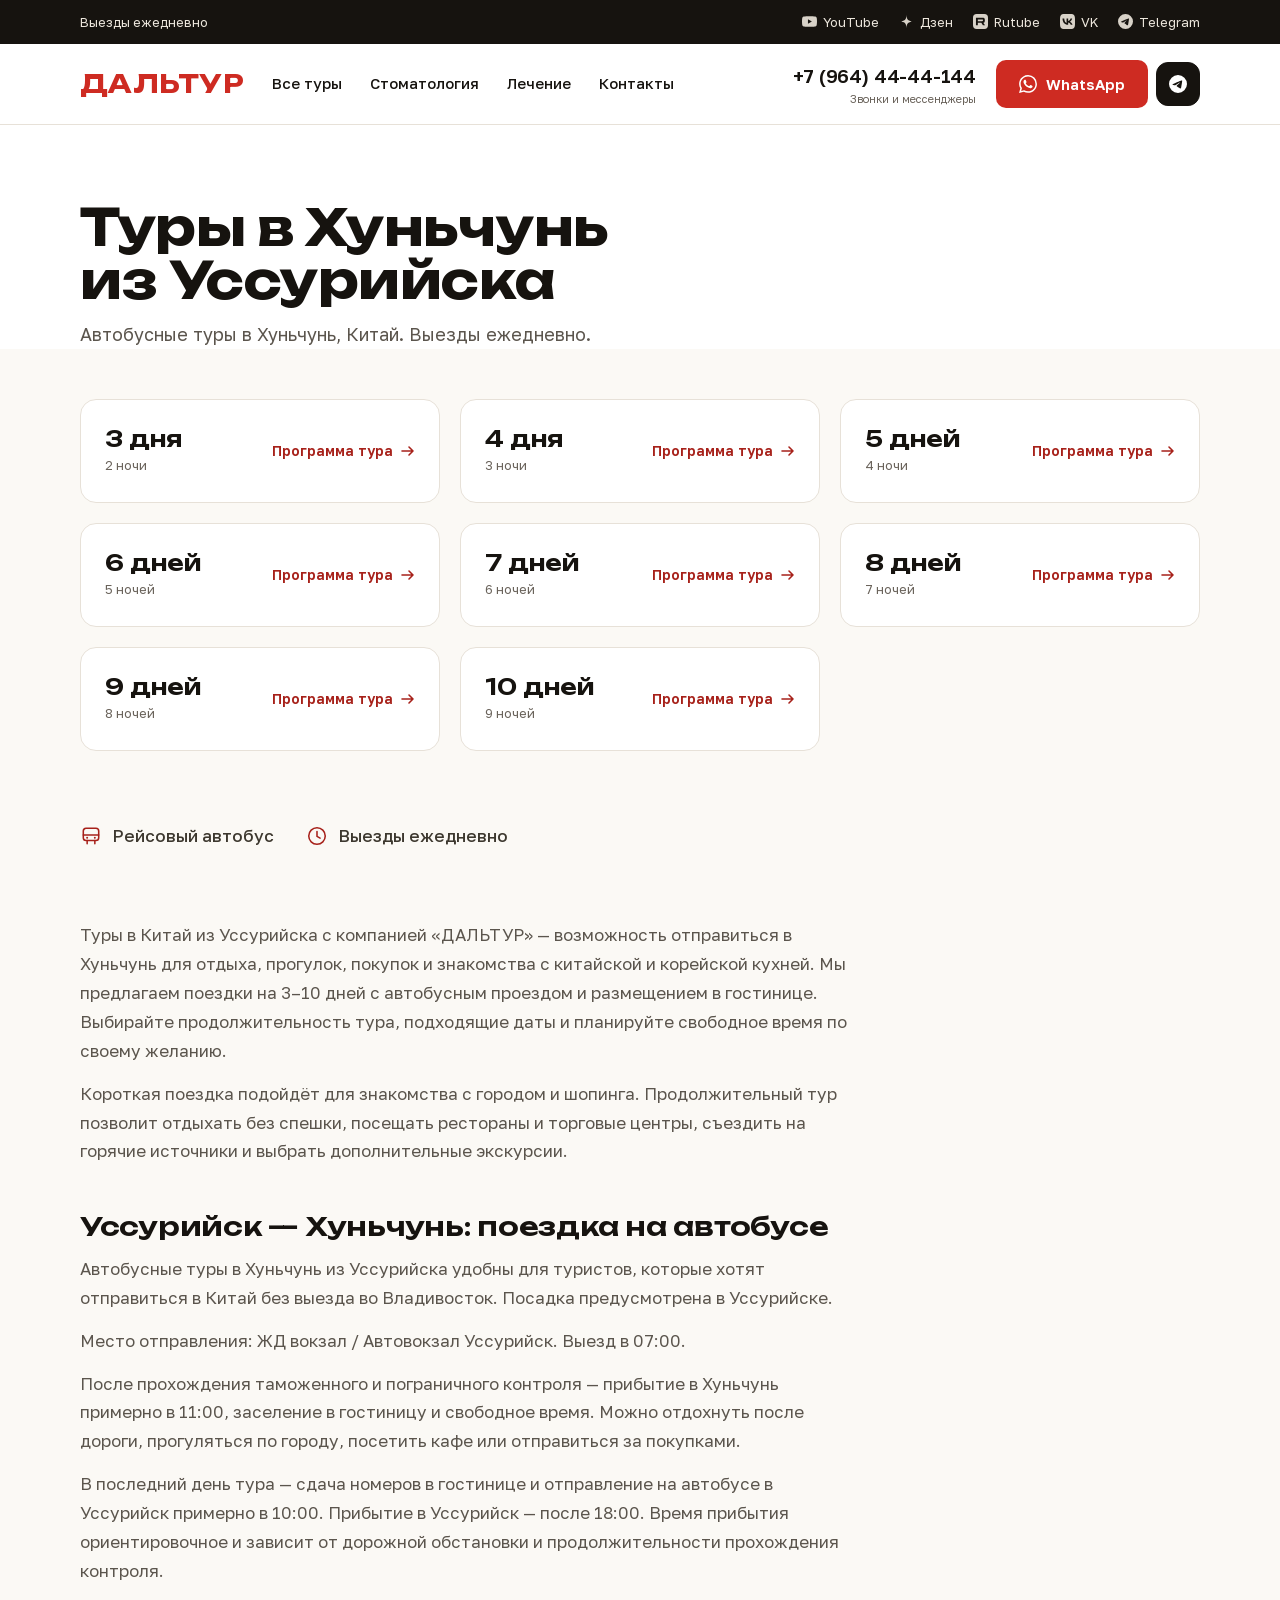
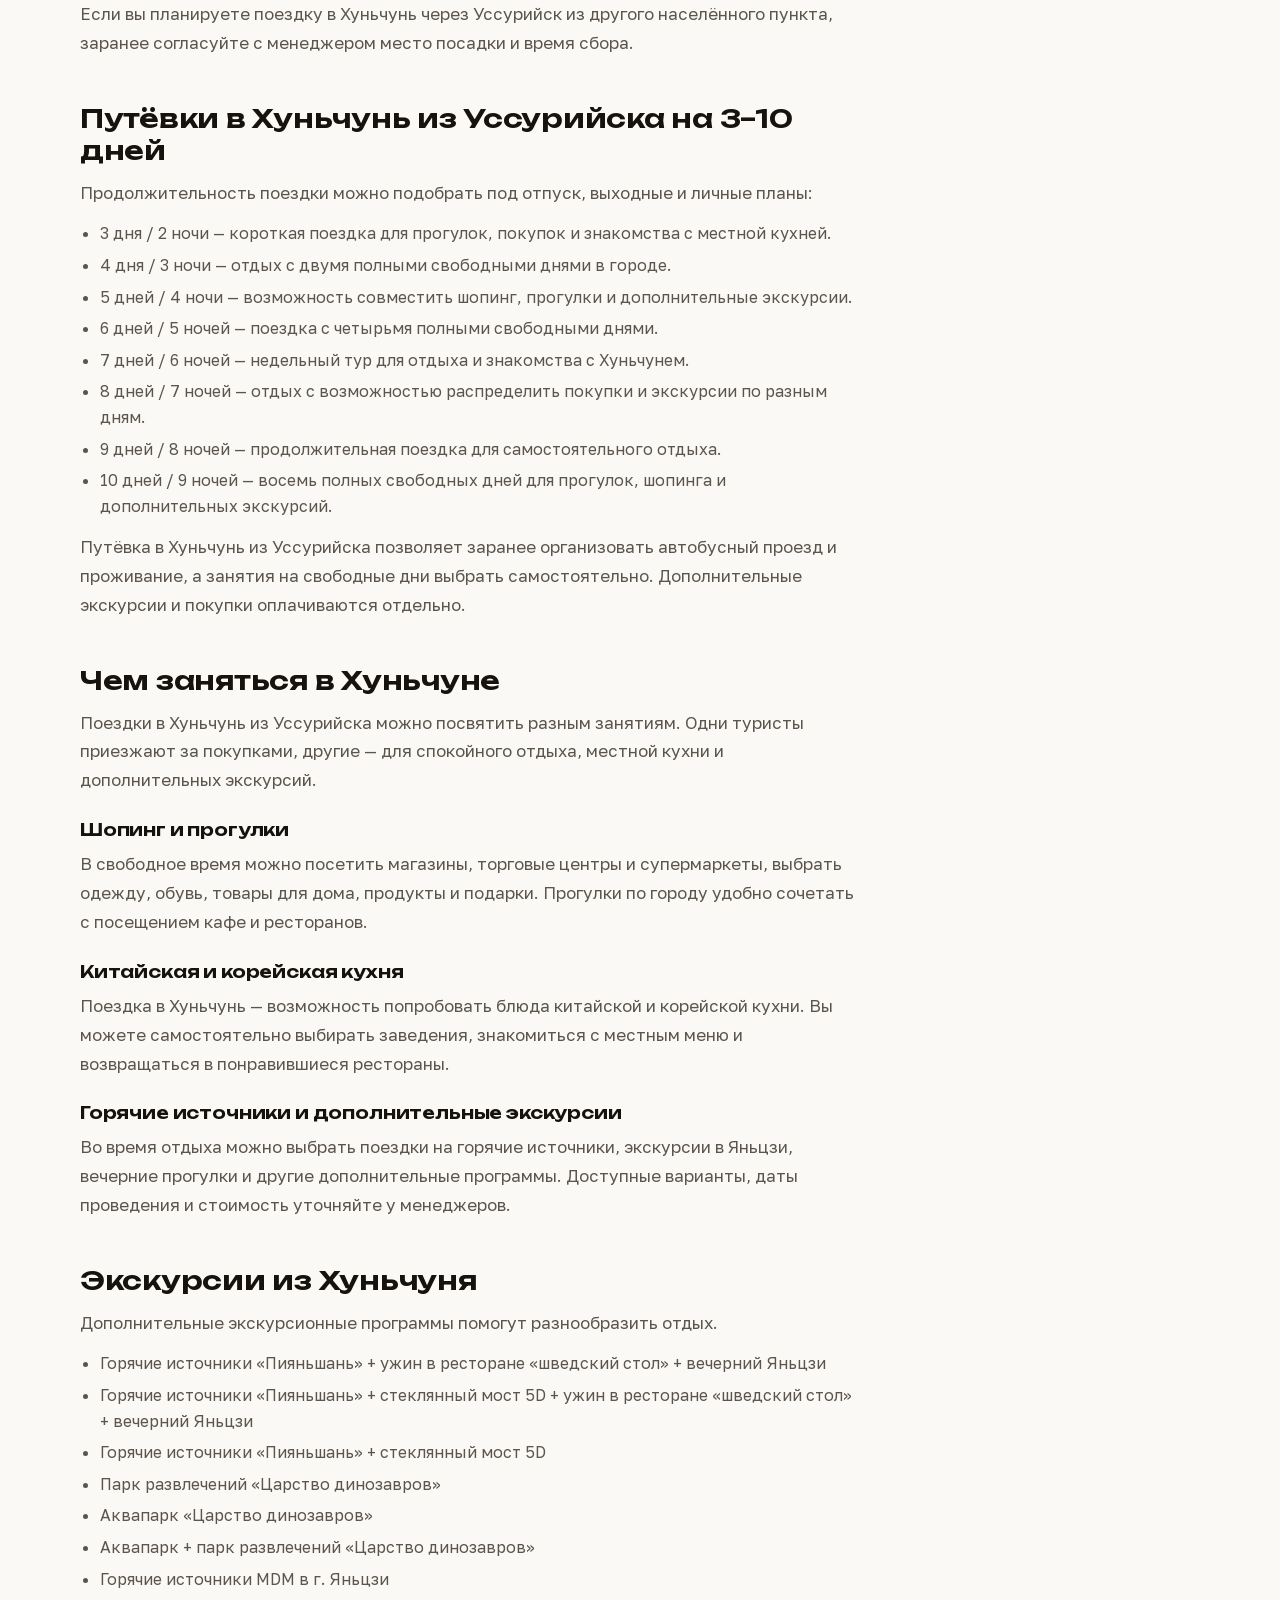
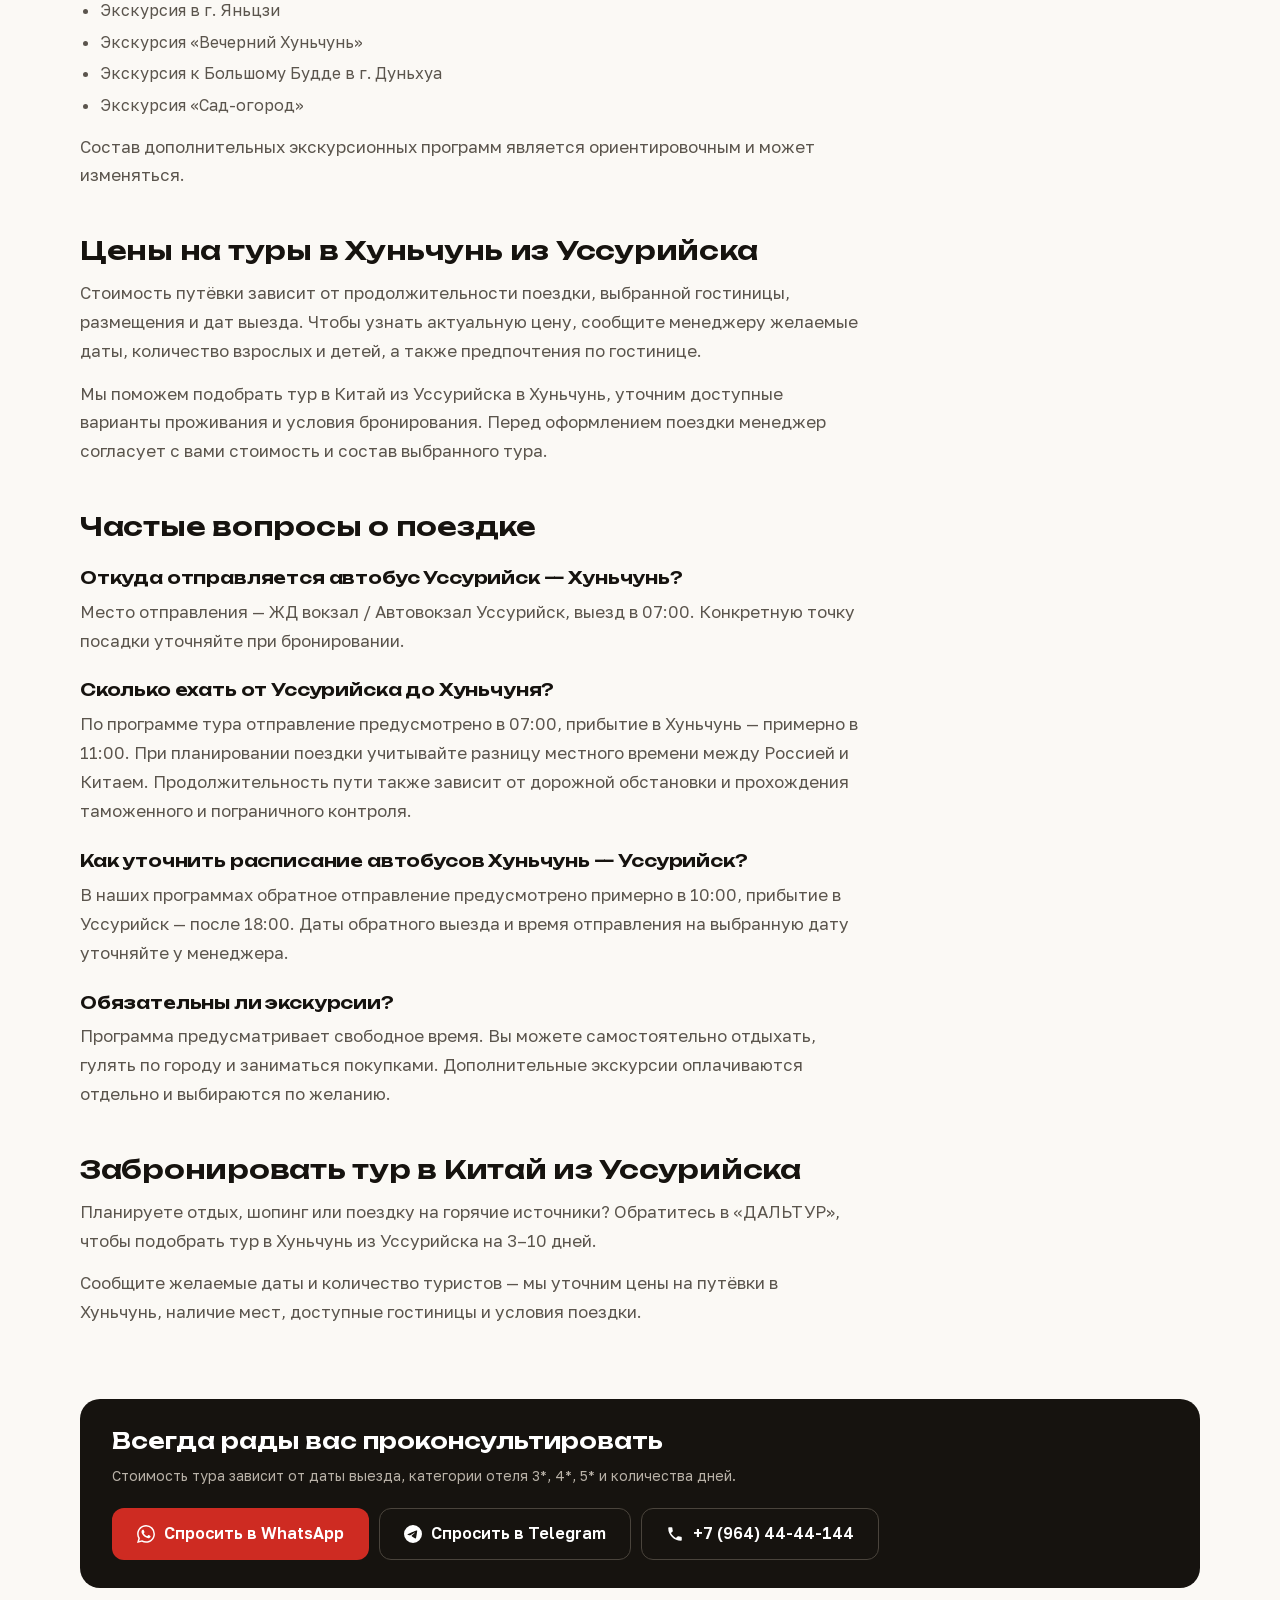
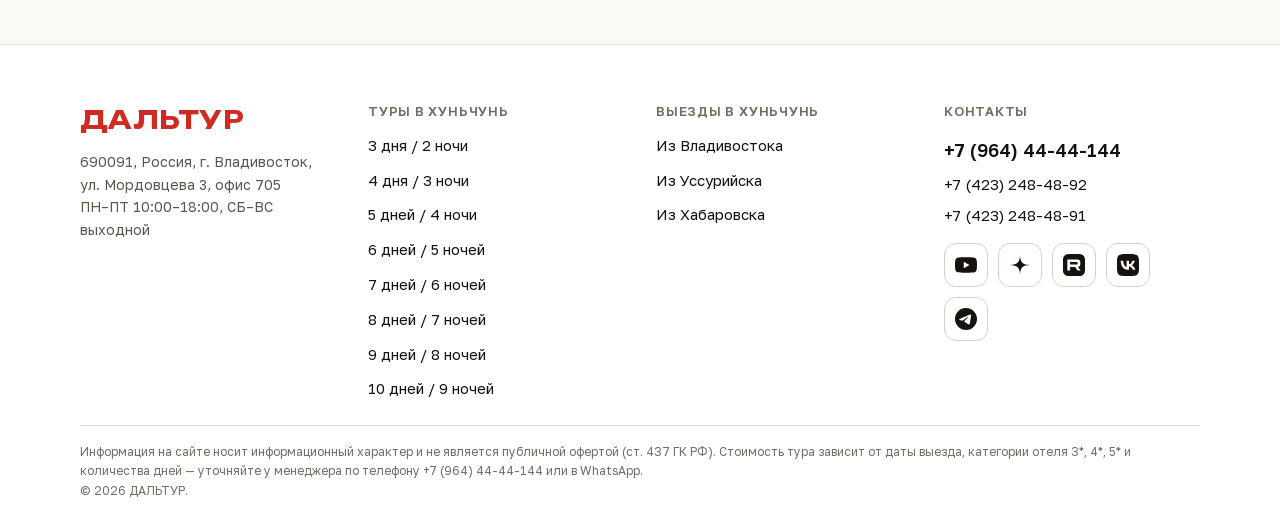
==== commit 68328ad1: "fix: единое написание «Пияньшань» (637085) Co-Authored-By: Claude Opus 5.5 <noreply@anthropic.com>" ====
--- a/index.html
+++ b/index.html
@@ -207,7 +207,7 @@
         <p>Во время отдыха можно выбрать поездки на горячие источники, экскурсии в Яньцзи, вечерние прогулки и другие дополнительные программы. Доступные варианты, даты проведения и стоимость уточняйте у менеджеров.</p>
         <h2>Экскурсии из Хуньчуня</h2>
         <p>Дополнительные экскурсионные программы помогут разнообразить отдых.</p>
-        <ul class="prose__list"><li>Горячие источники «Пи Яшань» + ужин в ресторане «шведский стол» + вечерний Яньцзи</li><li>Горячие источники «Пи Яшань» + стеклянный мост 5D + ужин в ресторане «шведский стол» + вечерний Яньцзи</li><li>Горячие источники «Пи Яшань» + стеклянный мост 5D</li><li>Парк развлечений «Царство динозавров»</li><li>Аквапарк «Царство динозавров»</li><li>Аквапарк + парк развлечений «Царство динозавров»</li><li>Горячие источники MDM в г. Яньцзи</li><li>Экскурсия в г. Яньцзи</li><li>Экскурсия «Вечерний Хуньчунь»</li><li>Экскурсия к Большому Будде в г. Дуньхуа</li><li>Экскурсия «Сад-огород»</li></ul>
+        <ul class="prose__list"><li>Горячие источники «Пияньшань» + ужин в ресторане «шведский стол» + вечерний Яньцзи</li><li>Горячие источники «Пияньшань» + стеклянный мост 5D + ужин в ресторане «шведский стол» + вечерний Яньцзи</li><li>Горячие источники «Пияньшань» + стеклянный мост 5D</li><li>Парк развлечений «Царство динозавров»</li><li>Аквапарк «Царство динозавров»</li><li>Аквапарк + парк развлечений «Царство динозавров»</li><li>Горячие источники MDM в г. Яньцзи</li><li>Экскурсия в г. Яньцзи</li><li>Экскурсия «Вечерний Хуньчунь»</li><li>Экскурсия к Большому Будде в г. Дуньхуа</li><li>Экскурсия «Сад-огород»</li></ul>
         <p>Состав дополнительных экскурсионных программ является ориентировочным и может изменяться.</p>
         <h2>Цены на туры в Хуньчунь из Уссурийска</h2>
         <p>Стоимость путёвки зависит от продолжительности поездки, выбранной гостиницы, размещения и дат выезда. Чтобы узнать актуальную цену, сообщите менеджеру желаемые даты, количество взрослых и детей, а также предпочтения по гостинице.</p>
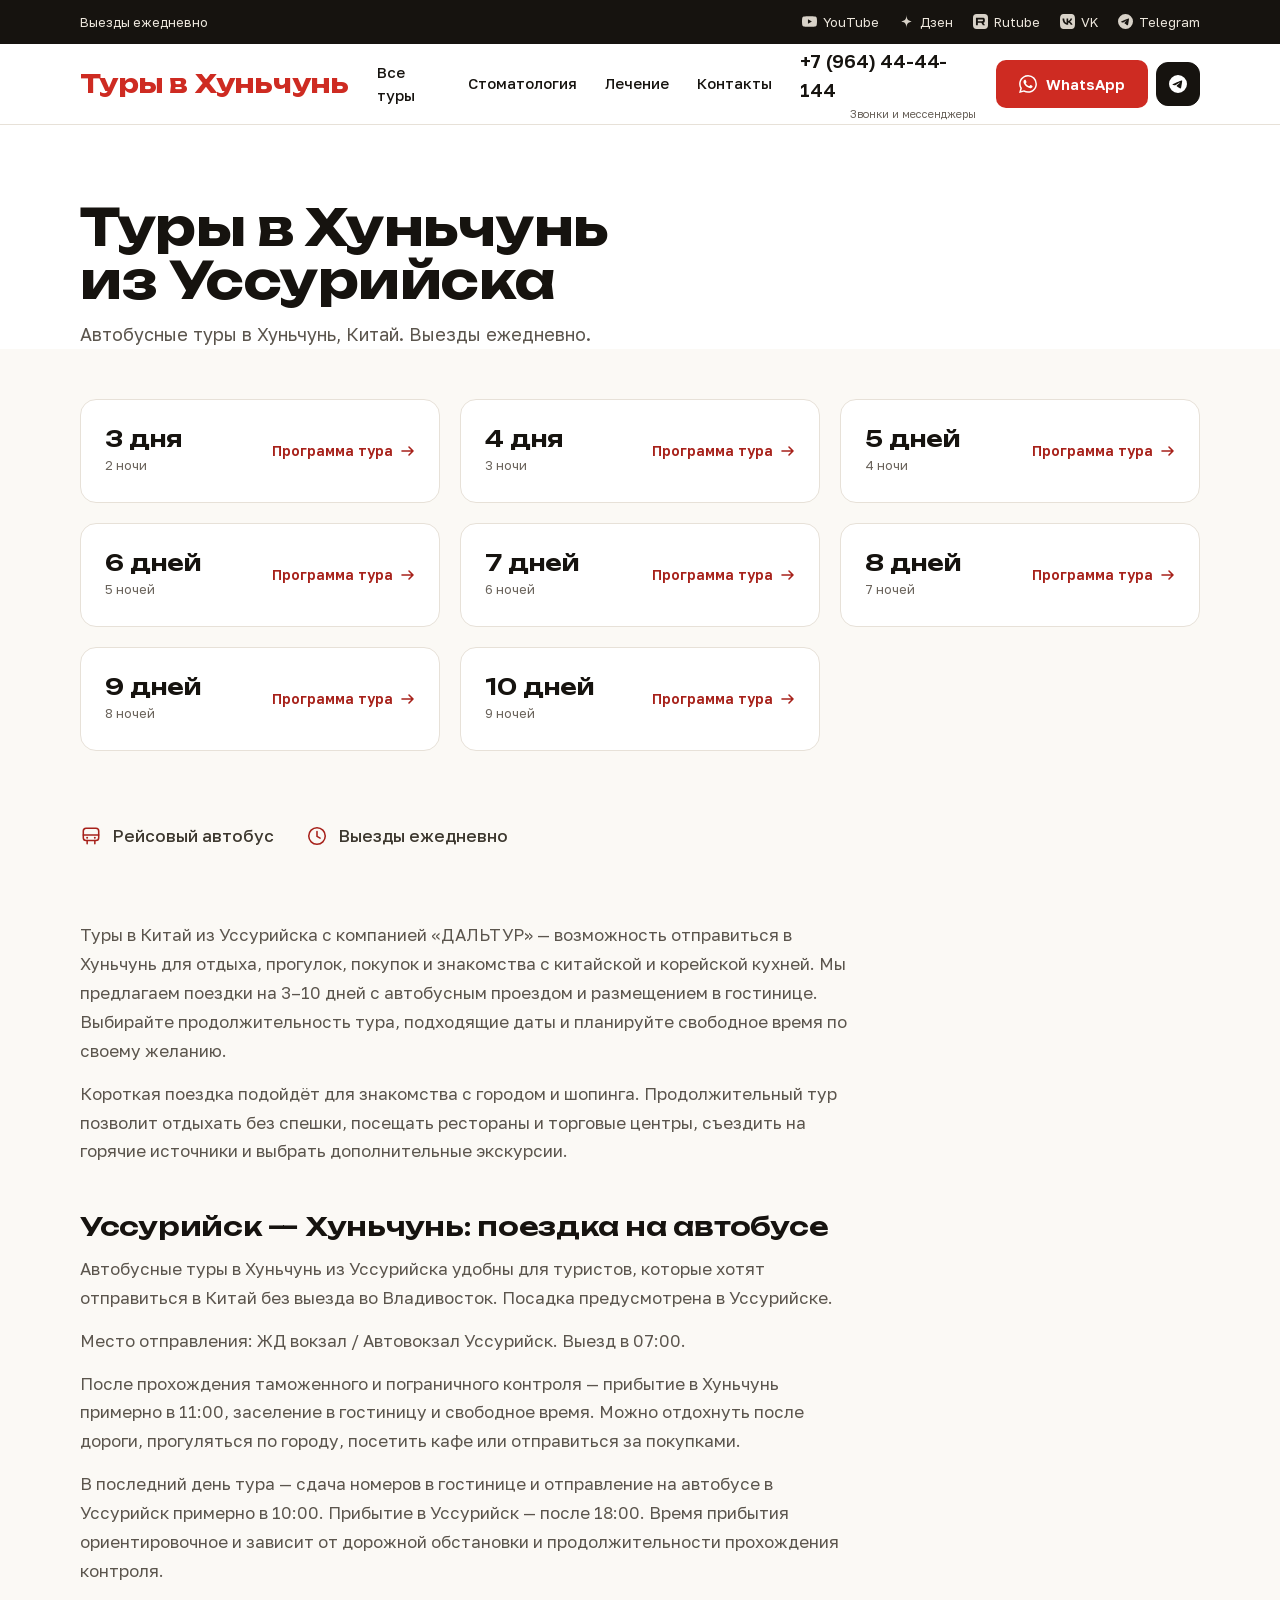
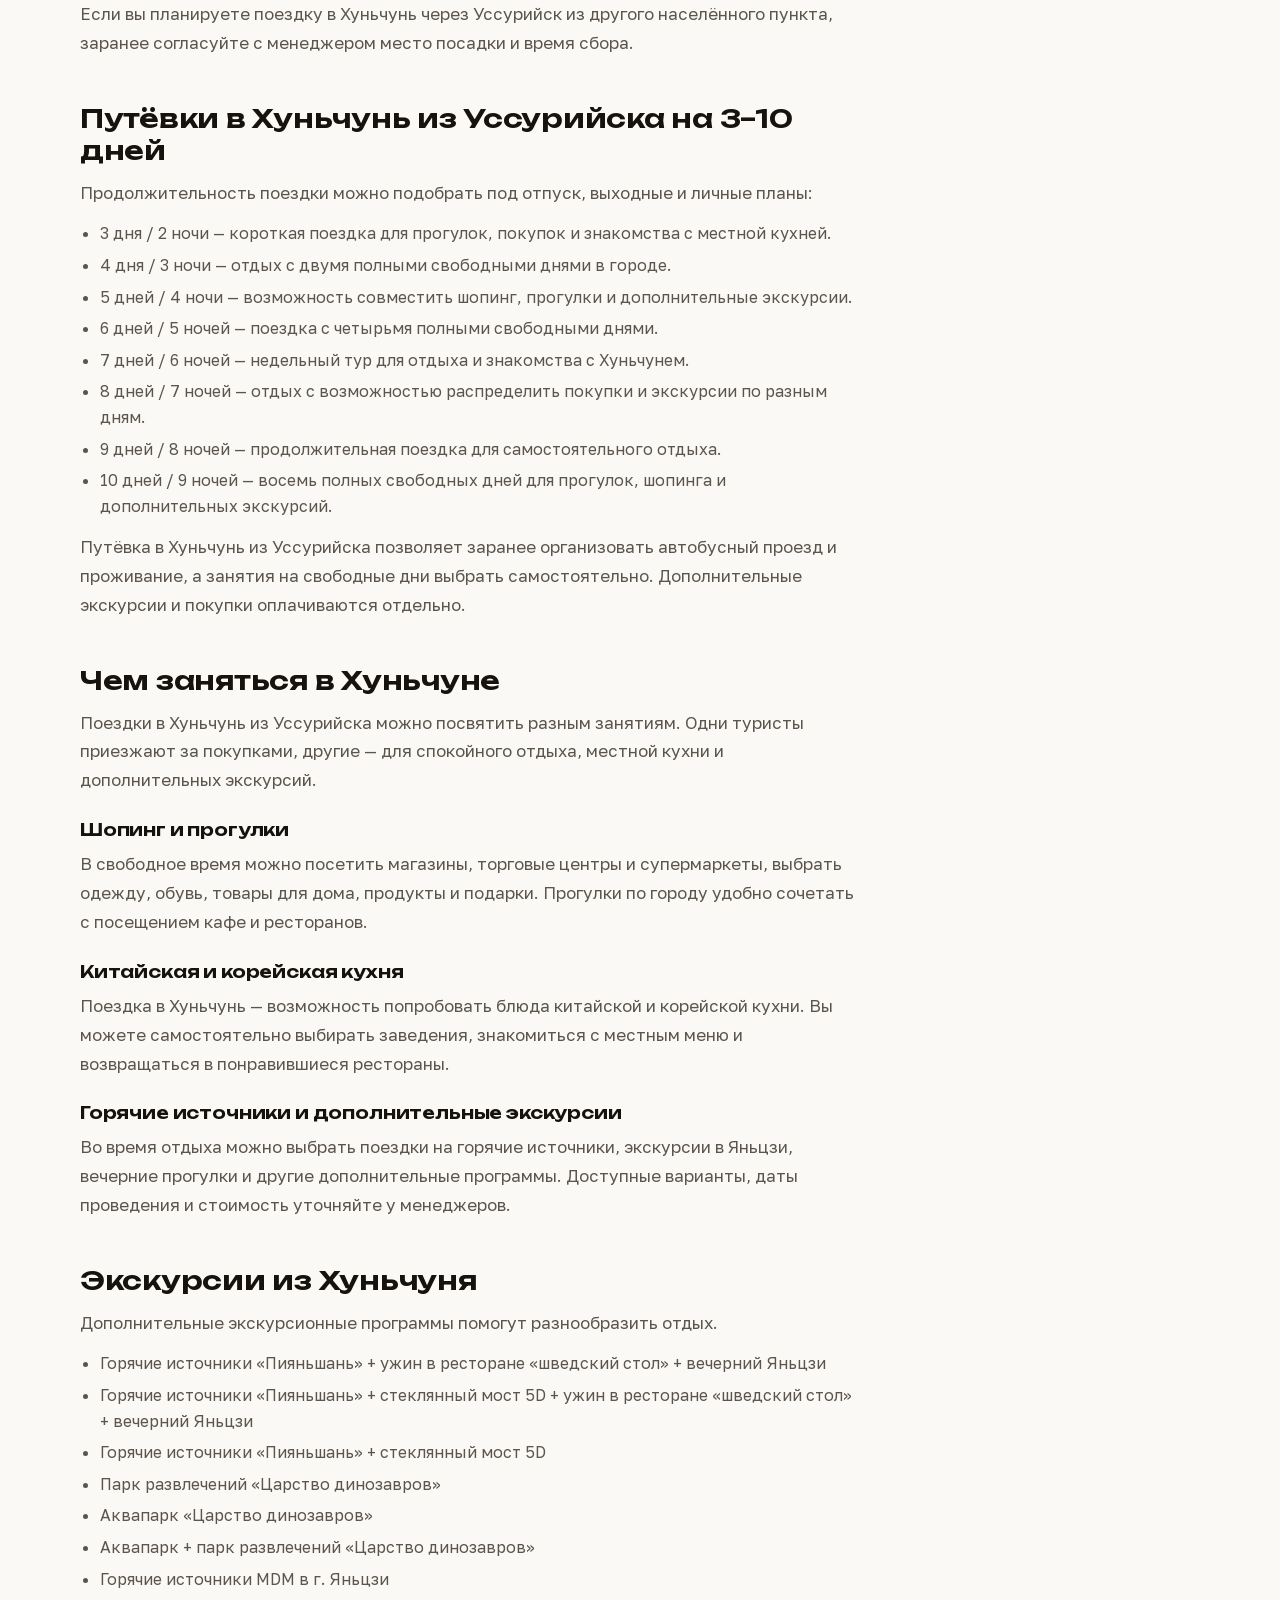
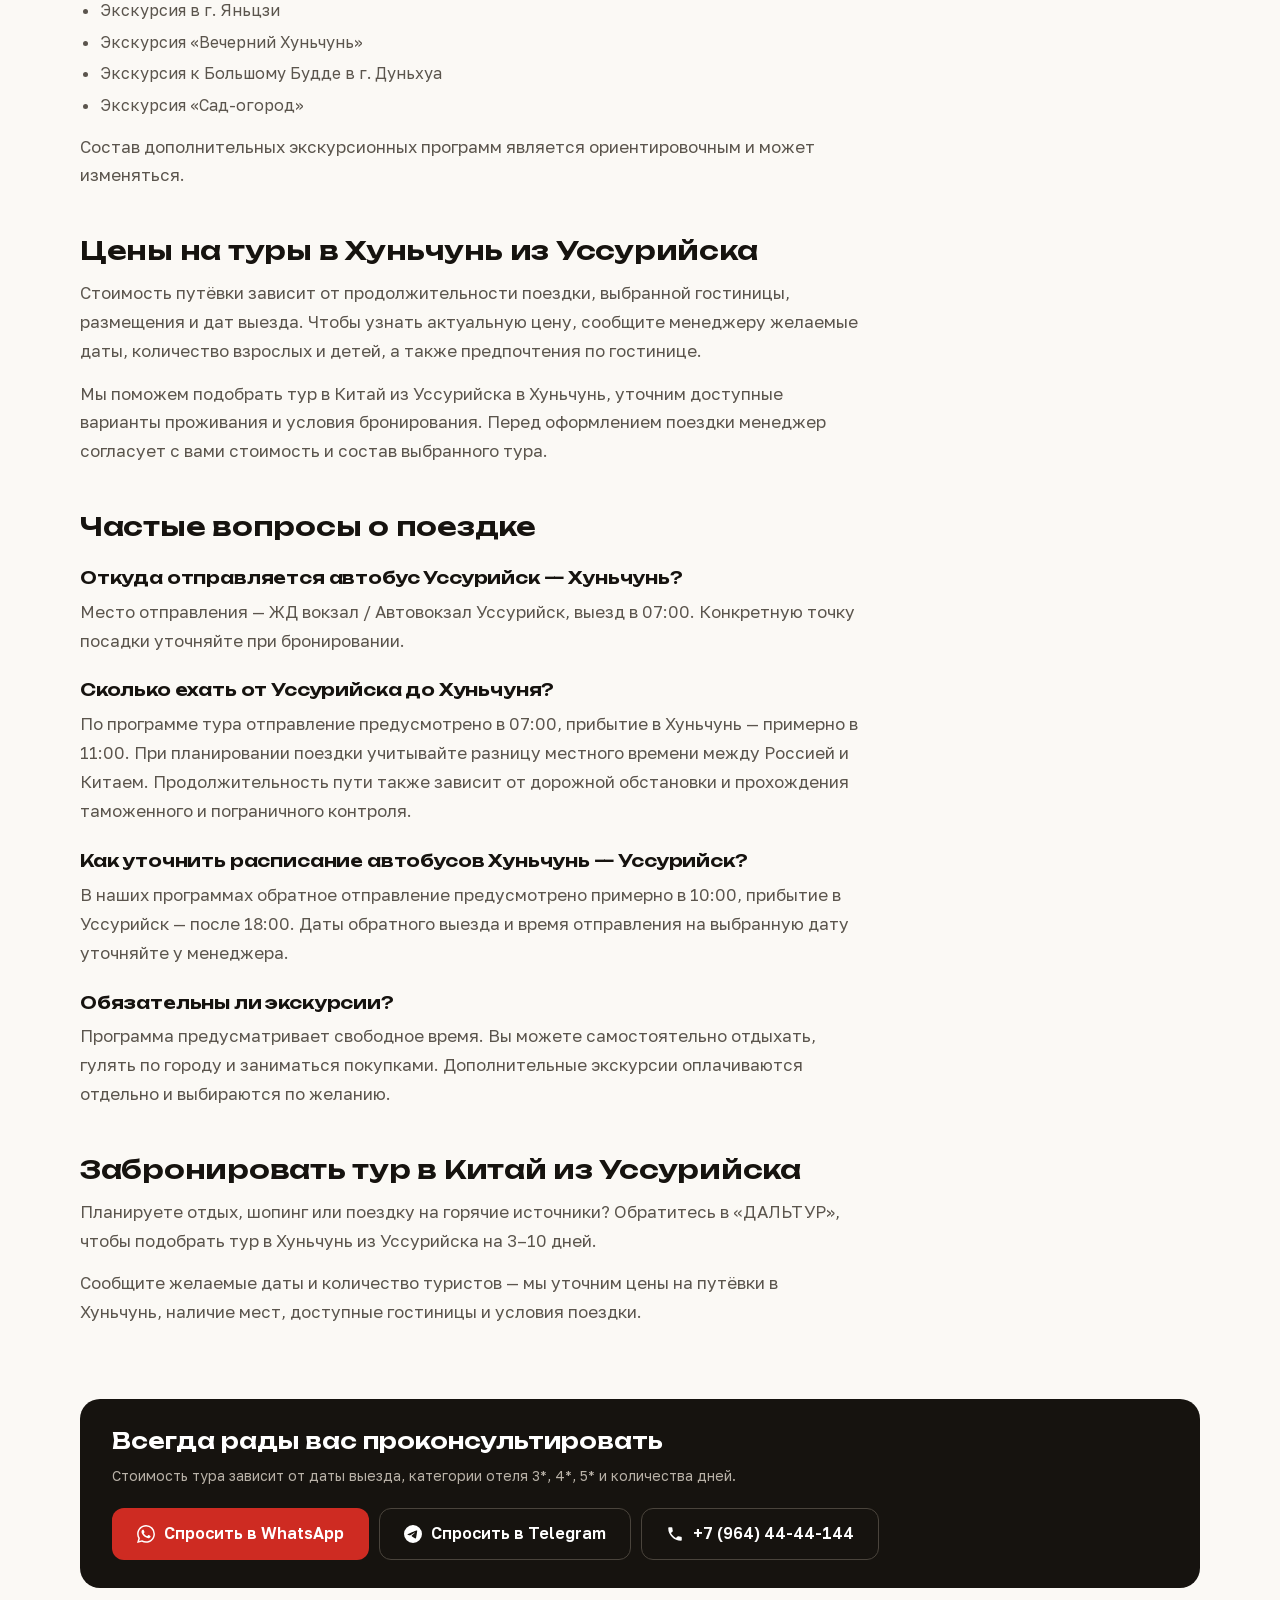
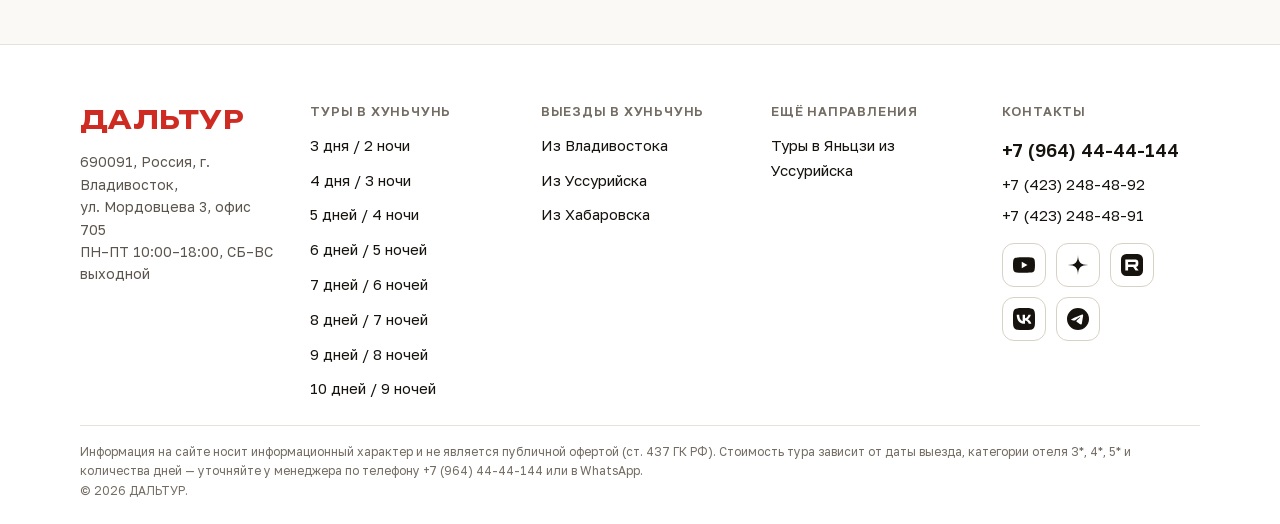
==== commit 926231cb: "feat: ссылки на туры другой длительности после программы, «Туры в …» в шапке, перелинковка Хуньчунь " ====
--- a/index.html
+++ b/index.html
@@ -19,7 +19,7 @@
 <script type="application/ld+json">{"@context":"https://schema.org","@graph":[{"@type":"TravelAgency","@id":"https://hunchun-hunchun.ru/#org","name":"ДАЛЬТУР","url":"https://hunchun-hunchun.ru/","logo":"https://hunchun-hunchun.ru/assets/apple-touch-icon.png","image":"https://hunchun-hunchun.ru/assets/apple-touch-icon.png","telephone":["+79644444144","+74232484892","+74232484891"],"address":{"@type":"PostalAddress","streetAddress":"ул. Мордовцева, 3, офис 705","addressLocality":"Владивосток","postalCode":"690091","addressCountry":"RU"},"openingHoursSpecification":[{"@type":"OpeningHoursSpecification","dayOfWeek":["Monday","Tuesday","Wednesday","Thursday","Friday"],"opens":"10:00","closes":"18:00"}],"sameAs":["https://www.youtube.com/@DALTOUR","https://dzen.ru/daltour","https://rutube.ru/channel/54520250/","https://vk.ru/daltourvk","https://t.me/daltourChina"]},{"@type":"WebSite","name":"ДАЛЬТУР — туры в Хуньчунь","url":"https://ussuriysk.hunchun-hunchun.ru/","inLanguage":"ru","publisher":{"@id":"https://hunchun-hunchun.ru/#org"}},{"@type":"ItemList","name":"Туры в Хуньчунь из Уссурийска","itemListElement":[{"@type":"ListItem","position":1,"url":"https://ussuriysk.hunchun-hunchun.ru/tur-3-dnya.html","name":"Тур в Хуньчунь 3 дня / 2 ночи"},{"@type":"ListItem","position":2,"url":"https://ussuriysk.hunchun-hunchun.ru/tur-4-dnya.html","name":"Тур в Хуньчунь 4 дня / 3 ночи"},{"@type":"ListItem","position":3,"url":"https://ussuriysk.hunchun-hunchun.ru/tur-5-dney.html","name":"Тур в Хуньчунь 5 дней / 4 ночи"},{"@type":"ListItem","position":4,"url":"https://ussuriysk.hunchun-hunchun.ru/tur-6-dney.html","name":"Тур в Хуньчунь 6 дней / 5 ночей"},{"@type":"ListItem","position":5,"url":"https://ussuriysk.hunchun-hunchun.ru/tur-7-dney.html","name":"Тур в Хуньчунь 7 дней / 6 ночей"},{"@type":"ListItem","position":6,"url":"https://ussuriysk.hunchun-hunchun.ru/tur-8-dney.html","name":"Тур в Хуньчунь 8 дней / 7 ночей"},{"@type":"ListItem","position":7,"url":"https://ussuriysk.hunchun-hunchun.ru/tur-9-dney.html","name":"Тур в Хуньчунь 9 дней / 8 ночей"},{"@type":"ListItem","position":8,"url":"https://ussuriysk.hunchun-hunchun.ru/tur-10-dney.html","name":"Тур в Хуньчунь 10 дней / 9 ночей"}]},{"@type":"FAQPage","mainEntity":[{"@type":"Question","name":"Откуда отправляется автобус Уссурийск — Хуньчунь?","acceptedAnswer":{"@type":"Answer","text":"Место отправления — ЖД вокзал / Автовокзал Уссурийск, выезд в 07:00. Конкретную точку посадки уточняйте при бронировании."}},{"@type":"Question","name":"Сколько ехать от Уссурийска до Хуньчуня?","acceptedAnswer":{"@type":"Answer","text":"По программе тура отправление предусмотрено в 07:00, прибытие в Хуньчунь — примерно в 11:00. При планировании поездки учитывайте разницу местного времени между Россией и Китаем. Продолжительность пути также зависит от дорожной обстановки и прохождения таможенного и пограничного контроля."}},{"@type":"Question","name":"Как уточнить расписание автобусов Хуньчунь — Уссурийск?","acceptedAnswer":{"@type":"Answer","text":"В наших программах обратное отправление предусмотрено примерно в 10:00, прибытие в Уссурийск — после 18:00. Даты обратного выезда и время отправления на выбранную дату уточняйте у менеджера."}},{"@type":"Question","name":"Обязательны ли экскурсии?","acceptedAnswer":{"@type":"Answer","text":"Программа предусматривает свободное время. Вы можете самостоятельно отдыхать, гулять по городу и заниматься покупками. Дополнительные экскурсии оплачиваются отдельно и выбираются по желанию."}}]}]}</script>
 <link rel="preload" href="assets/fonts/unbounded-cyrillic.woff2?v=3e88c0f8" as="font" type="font/woff2" crossorigin>
 <link rel="preload" href="assets/fonts/golos-cyrillic.woff2?v=d1593288" as="font" type="font/woff2" crossorigin>
-<style>@font-face{font-family:'Golos Text';font-style:normal;font-weight:400 700;font-display:swap;src:url(assets/fonts/golos-cyrillic.woff2?v=d1593288) format('woff2');unicode-range:U+0301, U+0400-045F, U+0490-0491, U+04B0-04B1, U+2116}@font-face{font-family:'Golos Text';font-style:normal;font-weight:400 700;font-display:swap;src:url(assets/fonts/golos-latin.woff2?v=4016a99a) format('woff2');unicode-range:U+0000-00FF, U+0131, U+0152-0153, U+02BB-02BC, U+02C6, U+02DA, U+02DC, U+0304, U+0308, U+0329, U+2000-206F, U+20AC, U+2122, U+2191, U+2193, U+2212, U+2215, U+FEFF, U+FFFD}@font-face{font-family:'Unbounded';font-style:normal;font-weight:600 700;font-display:swap;src:url(assets/fonts/unbounded-cyrillic.woff2?v=3e88c0f8) format('woff2');unicode-range:U+0301, U+0400-045F, U+0490-0491, U+04B0-04B1, U+2116}@font-face{font-family:'Unbounded';font-style:normal;font-weight:600 700;font-display:swap;src:url(assets/fonts/unbounded-latin.woff2?v=aef5c246) format('woff2');unicode-range:U+0000-00FF, U+0131, U+0152-0153, U+02BB-02BC, U+02C6, U+02DA, U+02DC, U+0304, U+0308, U+0329, U+2000-206F, U+20AC, U+2122, U+2191, U+2193, U+2212, U+2215, U+FEFF, U+FFFD}:root{--red: #CE2B22;--red-deep: #A7211A;--red-darker: #7A1711;--ink: #16130F;--ink-soft: #3D382F;--jade: #14655C;--paper: #FBF9F5;--card: #FFFFFF;--line: #E7E1D8;--line-strong: #D8D1C6;--muted: #5B554D;--muted-2: #6A635B;--muted-3: #736C63;--sand: #F3EEE5;--sand-deep: #C9B9A2;--hiero: #CDBFAC;--jade-bg: #F0F5F3;--red-bg: #FBEDEC;--note-bg: #FBF4E8;--note-line: #EBDCC2;--dark-field: #221E19;--dark-line: #3A352E;--dark-text: #B8B1A7;--display: 'Unbounded','Golos Text',system-ui,sans-serif;--body: 'Golos Text',system-ui,-apple-system,'Segoe UI',sans-serif;--r-btn: 10px;--r-card: 16px;--r-block: 20px;--gutter: 20px;--maxw: 1440px;}*,*::before,*::after{box-sizing: border-box;}html{-webkit-text-size-adjust: 100%;scroll-behavior: smooth;}body{margin: 0;font-family: var(--body);font-size: 16px;line-height: 1.55;color: var(--ink);background: var(--paper);-webkit-font-smoothing: antialiased;overflow-wrap: break-word;}body.is-locked{overflow: hidden;}img{max-width: 100%;display: block;}a{color: var(--red-deep);text-decoration: none;}a:hover{color: var(--red-darker);}h1,h2,h3{font-family: var(--display);letter-spacing: -0.01em;margin: 0;}h1{font-weight: 700;}h2,h3{font-weight: 600;}p{margin: 0;}ul{margin: 0;padding: 0;list-style: none;}button{font: inherit;}:focus-visible{outline: 2px solid var(--red-deep);outline-offset: 2px;border-radius: 4px;}.br-desktop{display: none;}.visually-hidden{position: absolute;width: 1px;height: 1px;padding: 0;margin: -1px;overflow: hidden;clip: rect(0 0 0 0);white-space: nowrap;border: 0;}.skip-link{position: absolute;left: 12px;top: -60px;z-index: 100;padding: 10px 16px;background: var(--ink);color: #fff;border-radius: var(--r-btn);font-weight: 600;transition: top .15s;}.skip-link:focus{top: 12px;color: #fff;}.wrap{width: 100%;max-width: var(--maxw);margin: 0 auto;padding-left: var(--gutter);padding-right: var(--gutter);}.section{padding-top: 40px;}.section__head{display: flex;flex-wrap: wrap;align-items: baseline;justify-content: space-between;gap: 8px 24px;}.section__head h2{font-size: 24px;}.section__note{font-size: 13px;color: var(--muted-2);}.btn{display: inline-flex;align-items: center;justify-content: center;gap: 9px;min-height: 52px;padding: 0 24px;border: 1px solid transparent;border-radius: 12px;font-size: 16px;font-weight: 600;line-height: 1.2;text-align: center;cursor: pointer;transition: background-color .15s,border-color .15s,color .15s;}.btn--primary{background: var(--red);color: #fff;}.btn--primary:hover{background: var(--red-deep);color: #fff;}.btn--ghost{background: var(--card);color: var(--ink);border-color: var(--line-strong);}.btn--ghost:hover{border-color: var(--ink);color: var(--ink);}.btn--dark{background: var(--ink);color: #fff;}.btn--dark:hover{background: #2A251E;color: #fff;}.btn--sm{min-height: 44px;padding: 0 18px;font-size: 15px;border-radius: var(--r-btn);}.btn--wide{width: 100%;}.tag{display: inline-flex;align-items: center;padding: 6px 11px;border-radius: 999px;font-size: 11px;font-weight: 600;letter-spacing: 0.04em;white-space: nowrap;}.tag--jade{background: var(--jade-bg);color: var(--jade);}.tag--red{background: var(--red-bg);color: var(--red-deep);}.tag--sand{background: var(--sand);color: #6A5B45;}.tag--onsand{background: #fff;color: var(--jade);}.tag--onsand.tag--red{background: #fff;color: var(--red-deep);}.field{display: flex;flex-direction: column;gap: 6px;}.field>label{font-size: 12px;font-weight: 600;color: var(--muted-2);}.field select,.field input{width: 100%;height: 48px;padding: 0 12px;border: 1px solid var(--line-strong);border-radius: var(--r-btn);background: var(--card);font-family: inherit;font-size: 16px;color: var(--ink);}.field select{appearance: none;padding-right: 34px;background-image: url("data:image/svg+xml,%3Csvg xmlns='http://www.w3.org/2000/svg' width='10' height='6' fill='none'%3E%3Cpath d='M1 1l4 4 4-4' stroke='%238B837A' stroke-width='1.5' stroke-linecap='round'/%3E%3C/svg%3E");background-repeat: no-repeat;background-position: right 14px center;}.topbar{display: none;background: var(--ink);color: #EDE7DD;font-size: 13px;}.topbar .wrap{min-height: 44px;display: flex;align-items: center;justify-content: space-between;gap: 20px;}.topbar__right{display: flex;align-items: center;gap: 20px;}.topbar__hours{color: #ACA69C;}.topbar__sep{color: #4A443C;}.topbar a{color: #EDE7DD;}.topbar a:hover{color: #fff;}.header{position: sticky;top: 0;z-index: 40;background: var(--card);border-bottom: 1px solid var(--line);}.header .wrap{min-height: 64px;display: flex;align-items: center;gap: 12px;}.logo{font-family: var(--display);font-weight: 700;font-size: 20px;letter-spacing: 0.01em;color: var(--red);}.logo:hover{color: var(--red-deep);}.header__nav{display: none;}.header__contacts{display: none;}.icon-btn{flex: none;width: 44px;height: 44px;display: inline-flex;align-items: center;justify-content: center;border: 1px solid var(--line-strong);border-radius: 12px;background: var(--card);color: var(--ink);cursor: pointer;}.icon-btn--plain{border-color: transparent;}.icon-btn--accent{background: var(--red);border-color: var(--red);color: #fff;}.icon-btn--accent:hover{background: var(--red-deep);border-color: var(--red-deep);color: #fff;}.header__spacer{flex: 1 1 auto;}.header__center{flex: 1 1 auto;display: flex;justify-content: center;}.drawer{position: fixed;inset: 0;z-index: 60;display: none;}.drawer[data-open="true"]{display: block;}.drawer__backdrop{position: absolute;inset: 0;background: rgba(22,19,15,.5);border: 0;padding: 0;cursor: pointer;}.drawer__panel{position: absolute;inset: 0 0 0 auto;width: min(320px,88vw);background: var(--card);padding: 16px var(--gutter) 28px;display: flex;flex-direction: column;gap: 4px;overflow-y: auto;}.drawer__top{display: flex;align-items: center;justify-content: space-between;margin-bottom: 12px;}.drawer__panel a{min-height: 48px;display: flex;align-items: center;font-size: 17px;font-weight: 500;color: var(--ink);border-bottom: 1px solid var(--line);}.drawer__panel a:last-child{border-bottom: 0;}.drawer__contacts{margin-top: 20px;display: flex;flex-direction: column;gap: 10px;}.drawer__panel .drawer__contacts a{min-height: 52px;justify-content: center;font-size: 16px;font-weight: 600;border-bottom: 1px solid var(--line-strong);}.drawer__panel .drawer__contacts .btn--primary{color: #fff;border-bottom: 0;}.hero{background: var(--card);padding-top: 28px;padding-bottom: 8px;}.hero__grid{display: flex;flex-direction: column;gap: 24px;}.hero__eyebrow{display: block;font-size: 11px;font-weight: 600;letter-spacing: 0.12em;color: var(--red);}.hero h1{margin-top: 12px;font-size: 30px;line-height: 1.1;text-wrap: balance;}.hero__lead{margin-top: 14px;font-size: 16px;color: var(--muted);}.hero__actions{margin-top: 20px;display: flex;flex-direction: column;gap: 10px;}.hero__facts{margin-top: 22px;display: flex;flex-direction: column;gap: 10px;}.hero__fact{display: flex;align-items: center;gap: 9px;font-size: 14px;color: var(--ink-soft);}.hero__fact svg{flex: none;}.hero__art{min-height: 200px;background: var(--paper);border: 1px solid var(--line);border-radius: var(--r-block);display: flex;flex-direction: column;align-items: center;justify-content: center;gap: 10px;padding: 24px;text-align: center;}.hero__art b{font-size: 15px;color: var(--muted-3);}.hero__art span{font-size: 13px;color: #A39A8E;max-width: 380px;}.picker{background: var(--card);padding-top: 20px;padding-bottom: 8px;}.picker__box{padding: 16px;background: var(--paper);border: 1px solid var(--line);border-radius: var(--r-card);display: flex;flex-direction: column;gap: 12px;}.dest-grid{margin-top: 18px;display: grid;grid-template-columns: repeat(2,minmax(0,1fr));gap: 12px;}.dest{min-height: 108px;padding: 14px;background: var(--card);border: 1px solid var(--line);border-radius: 14px;display: flex;flex-direction: column;justify-content: space-between;gap: 12px;color: var(--ink);transition: border-color .15s,transform .15s;}.dest:hover{border-color: var(--ink);color: var(--ink);transform: translateY(-2px);}.dest__hiero{font-size: 20px;line-height: 1;color: var(--hiero);}.dest__name{display: block;font-size: 16px;font-weight: 600;}.dest__meta{display: block;margin-top: 2px;font-size: 12px;color: var(--muted-2);}.tour-grid{margin-top: 18px;display: grid;grid-template-columns: minmax(0,1fr);gap: 14px;}.tour{background: var(--card);border: 1px solid var(--line);border-radius: var(--r-card);overflow: hidden;color: var(--ink);display: flex;flex-direction: column;transition: border-color .15s;}.tour:hover{border-color: var(--ink);color: var(--ink);}.tour__top{min-height: 76px;padding: 14px 16px;background: var(--sand);display: flex;align-items: flex-start;justify-content: space-between;gap: 12px;}.tour__hiero{font-size: 26px;line-height: 1;color: var(--sand-deep);}.tour__body{padding: 16px;display: flex;flex-direction: column;flex-grow: 1;}.tour__title{font-size: 18px;font-weight: 600;line-height: 1.25;font-family: var(--body);}.tour__list{margin-top: 12px;display: flex;flex-direction: column;gap: 7px;font-size: 14px;line-height: 1.45;color: var(--muted);}.tour__foot{margin-top: auto;padding-top: 16px;display: flex;align-items: center;justify-content: space-between;gap: 12px;}.tour__price{font-size: 18px;font-weight: 700;}.tour__price small{display: block;font-size: 12px;font-weight: 400;color: var(--muted-2);}.tour-list{margin-top: 20px;display: grid;grid-template-columns: minmax(0,1fr);gap: 12px;}.tour-row{padding: 18px;background: var(--card);border: 1px solid var(--line);border-radius: var(--r-card);display: flex;flex-direction: column;justify-content: space-between;gap: 16px;min-height: 150px;color: var(--ink);transition: border-color .15s;}.tour-row:hover{border-color: var(--ink);color: var(--ink);}.tour-row[data-featured="true"]{border-width: 2px;border-color: var(--ink);padding: 17px;}.tour-row__head{display: flex;flex-direction: column-reverse;align-items: flex-start;gap: 10px;}.tour-row__name{font-size: 19px;font-weight: 600;line-height: 1.25;}.tour-row__foot{display: flex;align-items: flex-end;justify-content: space-between;gap: 12px;}.tour-row__desc{font-size: 13px;color: var(--muted-2);line-height: 1.45;}.tour-row__price{font-size: 17px;font-weight: 700;white-space: nowrap;}.filters{display: flex;align-items: center;gap: 8px;overflow-x: auto;padding-bottom: 4px;scrollbar-width: none;-webkit-overflow-scrolling: touch;}.filters::-webkit-scrollbar{display: none;}.chip{flex: none;min-height: 40px;padding: 0 16px;display: inline-flex;align-items: center;background: var(--card);color: var(--ink);border: 1px solid var(--line-strong);border-radius: 999px;font-size: 14px;font-weight: 500;cursor: pointer;white-space: nowrap;}.chip[aria-pressed="true"]{background: var(--ink);color: #fff;border-color: var(--ink);font-weight: 600;}.filters__sep{flex: none;width: 1px;height: 28px;background: var(--line);margin: 0 4px;}.toolbar{margin-top: 20px;display: flex;flex-direction: column;gap: 12px;}.toolbar__sort{display: flex;align-items: center;gap: 10px;}.toolbar__sort label{font-size: 14px;color: var(--muted-2);white-space: nowrap;}.toolbar__sort select{height: 40px;width: auto;min-width: 180px;}.results-count{font-size: 14px;color: var(--muted-2);}.why-grid{margin-top: 18px;display: grid;grid-template-columns: minmax(0,1fr);gap: 12px;}.why{padding: 14px 16px;background: var(--card);border: 1px solid var(--line);border-radius: 14px;display: flex;flex-direction: column;gap: 6px;}.why svg{display: none;}.why b{font-size: 16px;font-weight: 600;}.why span{font-size: 14px;line-height: 1.5;color: var(--muted);}.lead{padding: 22px 20px;background: var(--ink);border-radius: var(--r-block);display: flex;flex-direction: column;gap: 16px;}.lead h2{font-size: 20px;line-height: 1.25;color: #fff;}.lead p{margin-top: 10px;font-size: 14px;line-height: 1.5;color: var(--dark-text);}.lead form{display: flex;flex-direction: column;gap: 12px;}.lead .field>label{color: var(--dark-text);}.lead .field input{height: 50px;border-color: var(--dark-line);background: var(--dark-field);color: #fff;}.lead .field input::placeholder{color: #7C756B;}.lead__consent{font-size: 12px;line-height: 1.5;color: #8E877D;}.lead__consent a{color: var(--dark-text);text-decoration: underline;}.cta{padding: 24px 20px;background: var(--ink);border-radius: var(--r-block);display: flex;flex-direction: column;gap: 18px;}.cta b{display: block;font-family: var(--display);font-weight: 600;font-size: 20px;color: #fff;}.cta span{display: block;margin-top: 8px;font-size: 14px;color: var(--dark-text);}.cta__actions{display: flex;flex-direction: column;gap: 10px;}.cta__actions .btn--ghost{background: transparent;color: #fff;border-color: #4A443C;}.cta__actions .btn--ghost:hover{border-color: #fff;color: #fff;}.footer{margin-top: 40px;padding-top: 28px;background: var(--card);border-top: 1px solid var(--line);}.footer__grid{display: flex;flex-direction: column;gap: 24px;}.footer__col h3{font-family: var(--body);font-size: 13px;font-weight: 600;letter-spacing: 0.06em;color: var(--muted-3);}.footer__col ul{margin-top: 12px;display: flex;flex-direction: column;gap: 10px;}.footer__col ul a{font-size: 15px;color: var(--ink);}.footer__col ul a:hover{color: var(--red-deep);}.footer__addr{margin-top: 12px;font-size: 14px;line-height: 1.6;color: var(--muted);}.footer__phones{margin-top: 16px;display: flex;flex-direction: column;gap: 8px;}.footer__phones a{font-size: 15px;color: var(--ink);}.footer__phones a:first-child{font-size: 18px;font-weight: 600;}.footer__social{margin-top: 16px;display: flex;gap: 10px;}.footer__social a{width: 44px;height: 44px;border: 1px solid var(--line-strong);border-radius: 12px;display: flex;align-items: center;justify-content: center;font-size: 12px;font-weight: 600;color: var(--ink);}.footer__social a:hover{border-color: var(--ink);}.footer__legal{margin-top: 24px;padding: 16px 0 24px;border-top: 1px solid var(--line);font-size: 12px;line-height: 1.6;color: var(--muted-3);}.crumbs{display: flex;flex-wrap: wrap;align-items: center;gap: 8px;font-size: 13px;color: var(--muted-3);padding-top: 16px;}.crumbs a{color: var(--muted-3);}.crumbs a:hover{color: var(--ink);}.crumbs [aria-current]{color: var(--ink);}.page-head{background: var(--card);padding-bottom: 24px;}.page-head__row{margin-top: 16px;display: flex;align-items: flex-end;justify-content: space-between;gap: 20px;}.page-head h1{font-size: 26px;line-height: 1.12;}.page-head p{margin-top: 14px;font-size: 16px;color: var(--muted);}.page-head__hiero{display: none;font-family: var(--display);font-size: 56px;line-height: 1;color: #E5DCCD;}.tour-head{background: var(--card);padding-bottom: 20px;}.tour-head__row{margin-top: 14px;display: flex;align-items: flex-start;justify-content: space-between;gap: 12px;}.tour-head h1{font-size: 26px;line-height: 1.15;}.tour-head__hiero{font-size: 22px;line-height: 1.2;color: #E5DCCD;white-space: nowrap;}.tour-head__tags{margin-top: 16px;display: flex;gap: 8px;flex-wrap: wrap;}.facts{margin-top: 16px;display: grid;grid-template-columns: repeat(2,minmax(0,1fr));gap: 10px;}.fact{padding: 12px 14px;background: var(--paper);border: 1px solid var(--line);border-radius: 12px;}.fact dt{font-size: 12px;color: var(--muted-3);}.fact dd{margin: 3px 0 0;font-size: 15px;font-weight: 600;}.pricebox{margin-top: 16px;padding: 16px;background: var(--paper);border: 1px solid var(--line);border-radius: 14px;display: flex;align-items: center;justify-content: space-between;gap: 16px;flex-wrap: wrap;}.pricebox b{display: block;font-size: 20px;font-weight: 700;}.pricebox span{display: block;font-size: 12px;color: var(--muted-2);}.days{margin-top: 16px;display: flex;flex-direction: column;gap: 12px;}.day{padding: 16px;background: var(--card);border: 1px solid var(--line);border-radius: 14px;}.day__head{display: flex;align-items: center;gap: 10px;}.day__num{flex: none;width: 28px;height: 28px;background: var(--ink);color: #fff;border-radius: 8px;display: flex;align-items: center;justify-content: center;font-size: 13px;font-weight: 700;}.day__title{font-size: 16px;font-weight: 600;}.day p{margin-top: 12px;font-size: 14px;line-height: 1.6;color: var(--muted);}.incl{margin-top: 16px;display: grid;grid-template-columns: minmax(0,1fr);gap: 12px;}.incl__box{padding: 16px;background: var(--card);border: 1px solid var(--line);border-radius: 14px;}.incl__box h3{font-family: var(--body);font-size: 12px;font-weight: 600;letter-spacing: 0.06em;}.incl__box h3.is-in{color: var(--jade);}.incl__box h3.is-out{color: var(--red-deep);}.incl__box ul{margin-top: 10px;display: flex;flex-direction: column;gap: 7px;font-size: 14px;line-height: 1.5;color: var(--ink-soft);}.incl__box li{padding-left: 14px;position: relative;}.incl__box li::before{content: "·";position: absolute;left: 2px;}.notice{margin-top: 16px;padding: 16px;background: var(--note-bg);border: 1px solid var(--note-line);border-radius: 14px;}.notice b{font-size: 15px;font-weight: 600;}.notice p{margin-top: 10px;font-size: 14px;line-height: 1.6;color: var(--muted);}.pill-row{margin-top: 12px;display: flex;flex-wrap: wrap;gap: 8px;}.pill{min-height: 40px;padding: 0 14px;display: inline-flex;align-items: center;background: var(--card);border: 1px solid var(--line-strong);border-radius: 999px;font-size: 14px;color: var(--ink);}.pill:hover{border-color: var(--ink);color: var(--ink);}.stickybar{position: fixed;left: 0;right: 0;bottom: 0;z-index: 50;padding: 10px var(--gutter) calc(10px + env(safe-area-inset-bottom));background: var(--card);border-top: 1px solid var(--line);display: flex;align-items: center;gap: 10px;}.stickybar__price{display: flex;flex-direction: column;line-height: 1.2;}.stickybar__price small{font-size: 11px;color: var(--muted-3);}.stickybar__price b{font-size: 16px;}.stickybar .btn{flex: 1 1 auto;min-height: 48px;padding: 0 14px;font-size: 15px;}body.has-stickybar{padding-bottom: 88px;}.swatches{margin-top: 14px;display: grid;grid-template-columns: repeat(2,minmax(0,1fr));gap: 12px;}.swatch__chip{height: 72px;border-radius: 12px;border: 1px solid var(--line);}.swatch b{display: block;margin-top: 8px;font-size: 13px;font-weight: 600;}.swatch span{display: block;font-size: 12px;color: var(--muted-2);}.kv{margin-top: 14px;display: flex;flex-direction: column;gap: 8px;font-size: 14px;line-height: 1.5;color: var(--ink-soft);}.eyebrow{font-size: 12px;font-weight: 600;letter-spacing: 0.08em;color: var(--muted-3);}.rules{margin-top: 12px;display: grid;grid-template-columns: minmax(0,1fr);gap: 10px 32px;font-size: 14px;line-height: 1.5;color: var(--ink-soft);}@media (min-width: 768px){:root{--gutter: 40px;}.section{padding-top: 56px;}.section__head h2{font-size: 28px;}.hero{padding-top: 48px;}.hero h1{font-size: 40px;}.hero__lead{font-size: 18px;}.hero__actions{flex-direction: row;}.hero__facts{flex-direction: row;flex-wrap: wrap;gap: 24px;}.hero__art{min-height: 280px;}.picker__box{flex-direction: row;align-items: flex-end;gap: 16px;padding: 18px 20px;background: var(--card);box-shadow: 0 6px 24px rgba(22,19,15,.06);}.picker__box .field{flex: 1 1 0;}.dest-grid{grid-template-columns: repeat(3,minmax(0,1fr));gap: 16px;}.tour-grid{grid-template-columns: repeat(2,minmax(0,1fr));gap: 20px;}.tour-list{grid-template-columns: repeat(2,minmax(0,1fr));}.why-grid{grid-template-columns: repeat(2,minmax(0,1fr));gap: 20px;}.incl{grid-template-columns: repeat(2,minmax(0,1fr));gap: 20px;}.facts{grid-template-columns: repeat(4,minmax(0,1fr));}.swatches{grid-template-columns: repeat(3,minmax(0,1fr));}.rules{grid-template-columns: repeat(2,minmax(0,1fr));}.toolbar{flex-direction: row;align-items: center;justify-content: space-between;}.tour-row__head{flex-direction: row;justify-content: space-between;gap: 12px;}.lead{flex-direction: row;align-items: center;gap: 40px;padding: 32px;}.lead__text{flex: 1 1 45%;}.lead h2{font-size: 24px;}.lead form{flex: 1 1 55%;}.cta{flex-direction: row;align-items: center;justify-content: space-between;padding: 28px 32px;}.cta b{font-size: 22px;}.cta__actions{flex-direction: row;}.footer__grid{flex-direction: row;flex-wrap: wrap;gap: 32px;}.footer__col{flex: 1 1 180px;}.footer__col--brand{flex: 1 1 260px;}.page-head h1{font-size: 34px;}.page-head__hiero{display: block;font-size: 44px;}.tour-head h1{font-size: 32px;}.tour-head__hiero{font-size: 38px;}.stickybar{display: none;}body.has-stickybar{padding-bottom: 0;}}@media (min-width: 1100px){:root{--gutter: 80px;}body{font-size: 16px;}.topbar{display: block;}.header .wrap{min-height: 80px;gap: 28px;}.logo{font-size: 25px;}.header__burger{display: none;}.header__center{flex: none;justify-content: flex-start;}.header__nav{display: flex;align-items: center;gap: 28px;font-size: 15px;font-weight: 500;flex: 1 1 auto;}.header__nav a{color: var(--ink);display: inline-flex;align-items: center;gap: 6px;}.header__nav a:hover{color: var(--red-deep);}.header__contacts{display: flex;align-items: center;gap: 20px;}.header__phone{display: flex;flex-direction: column;align-items: flex-end;}.header__phone a{font-size: 19px;font-weight: 600;color: var(--ink);letter-spacing: -0.01em;}.header__phone span{font-size: 11px;color: var(--muted-2);}.header__contacts .btn{min-height: 48px;padding: 0 22px;border-radius: var(--r-btn);font-size: 15px;}.header__msgr-mobile,.hero__phone{display: none !important;}.section{padding-top: 72px;}.section__head h2{font-size: 32px;}.section__note{font-size: 15px;}.hero{padding-top: 72px;padding-bottom: 0;}.hero__grid{flex-direction: row;gap: 56px;align-items: flex-start;}.hero__col{width: 620px;max-width: 55%;}.hero h1{font-size: 50px;line-height: 1.06;}.br-desktop{display: inline;}.hero__lead{max-width: 520px;}.hero__actions{margin-top: 32px;}.hero__actions .btn{min-height: 54px;padding: 0 28px;}.hero__facts{margin-top: 40px;gap: 14px 24px;}.hero__art{flex: 1 1 auto;min-height: 372px;align-self: stretch;}.picker{padding-top: 28px;padding-bottom: 0;}.dest-grid{grid-template-columns: repeat(5,minmax(0,1fr));gap: 20px;}.dest{min-height: 158px;padding: 18px;border-radius: var(--r-card);}.dest__hiero{font-size: 26px;}.dest__name{font-size: 19px;}.dest__meta{font-size: 13px;margin-top: 4px;}.tour-grid{grid-template-columns: repeat(3,minmax(0,1fr));gap: 24px;}.tour{border-radius: var(--r-block);}.tour__top{min-height: 104px;padding: 16px 20px;}.tour__hiero{font-size: 34px;}.tour__body{padding: 20px;}.tour__title{font-size: 20px;}.tour__price{font-size: 20px;}.tour-list{grid-template-columns: repeat(3,minmax(0,1fr));gap: 20px;}.tour-row{min-height: 178px;padding: 20px;}.tour-row[data-featured="true"]{padding: 19px;}.tour-row__name{font-size: 20px;}.tour-row__price{font-size: 18px;}.why-grid{grid-template-columns: repeat(4,minmax(0,1fr));gap: 24px;}.why{background: transparent;border: 0;padding: 0;gap: 10px;}.why svg{display: block;}.why b{font-size: 17px;}.lead{padding: 36px 40px;gap: 56px;border-radius: 24px;}.lead h2{font-size: 28px;}.lead p{font-size: 15px;margin-top: 14px;}.lead form{flex-direction: row;flex-wrap: wrap;align-items: flex-end;gap: 12px;}.lead form .field{flex: 1 1 150px;}.lead form .btn{flex: 0 0 auto;min-height: 50px;}.lead__consent{flex: 1 0 100%;margin-top: 2px;}.footer{margin-top: 56px;padding-top: 56px;}.footer__grid{flex-wrap: nowrap;gap: 32px;}.footer__col--brand{flex: 1.4 1 0;}.footer__col{flex: 1 1 0;}.page-head h1{font-size: 42px;line-height: 1.08;}.page-head p{font-size: 17px;max-width: 720px;}.page-head__hiero{font-size: 56px;}.tour-head h1{font-size: 40px;}.tour-head__hiero{font-size: 48px;}.facts{gap: 16px;}.fact{padding: 16px 18px;}.pricebox{padding: 20px 24px;}.pricebox b{font-size: 24px;}.days{gap: 14px;}.day{padding: 20px 24px;}.day__title{font-size: 18px;}.day p{font-size: 15px;}.incl__box{padding: 24px 28px;border-radius: var(--r-block);}.incl__box h3{font-size: 13px;}.incl__box ul{font-size: 15px;gap: 9px;}.notice{padding: 20px 24px;}.swatches{grid-template-columns: repeat(6,minmax(0,1fr));}}@media (prefers-reduced-motion: reduce){html{scroll-behavior: auto;}*,*::before,*::after{transition-duration: .001ms !important;animation-duration: .001ms !important;}}@media print{.header,.topbar,.stickybar,.drawer,.cta,.lead{display: none !important;}body{background: #fff;}}.askprice{margin-top: 16px;padding: 16px;background: var(--paper);border: 1px solid var(--line);border-radius: 14px;display: flex;flex-direction: column;gap: 12px;}.askprice b{font-size: 17px;font-weight: 600;}.askprice p{font-size: 14px;line-height: 1.5;color: var(--muted);}.askprice__actions{display: flex;flex-direction: column;gap: 10px;}.videos{margin-top: 16px;display: grid;grid-template-columns: minmax(0,1fr);gap: 14px;}.video{background: var(--card);border: 1px solid var(--line);border-radius: 14px;overflow: hidden;}.video__frame{aspect-ratio: 16 / 9;background: var(--sand);display: flex;flex-direction: column;align-items: center;justify-content: center;gap: 8px;padding: 16px;text-align: center;}.video__frame b{font-size: 14px;font-weight: 600;color: #7A6A52;}.video__frame span{font-size: 12px;line-height: 1.5;color: #9A8B73;max-width: 320px;}.video__frame iframe{width: 100%;height: 100%;border: 0;display: block;}.video__cap{display: flex;flex-direction: column;align-items: flex-start;padding: 12px 16px 10px;font-size: 14px;font-weight: 600;}.msgr{display: flex;align-items: center;gap: 8px;}.msgr .icon-btn--tg{background: var(--ink);border-color: var(--ink);color: #fff;}.msgr .icon-btn--tg:hover{background: #2A251E;color: #fff;}.durations{margin-top: 18px;display: grid;grid-template-columns: minmax(0,1fr);gap: 12px;}.duration{padding: 18px;background: var(--card);border: 1px solid var(--line);border-radius: var(--r-card);display: flex;align-items: center;justify-content: space-between;gap: 16px;min-height: 92px;color: var(--ink);transition: border-color .15s,transform .15s;}.duration:hover{border-color: var(--ink);color: var(--ink);transform: translateY(-2px);}.duration__n{display: flex;flex-direction: column;gap: 4px;}.duration__days{font-family: var(--display);font-weight: 600;font-size: 20px;line-height: 1.15;}.duration__nights{font-size: 13px;color: var(--muted-2);}.duration__go{flex: none;display: inline-flex;align-items: center;gap: 8px;font-size: 14px;font-weight: 600;color: var(--red-deep);}@media (min-width: 768px){.durations{grid-template-columns: repeat(2,minmax(0,1fr));gap: 16px;}.videos{grid-template-columns: repeat(2,minmax(0,1fr));gap: 20px;}.askprice{flex-direction: row;align-items: center;justify-content: space-between;gap: 24px;}.askprice__actions{flex-direction: row;flex: none;}}@media (min-width: 1100px){.durations{grid-template-columns: repeat(3,minmax(0,1fr));gap: 20px;}.duration{min-height: 104px;padding: 20px 24px;}.duration__days{font-size: 22px;}.askprice{padding: 20px 24px;}}.hero__band{margin-top: 24px;}.hero__band picture{display: block;border-radius: var(--r-block);overflow: hidden;background: var(--sand);}.hero__band img{width: 100%;height: auto;aspect-ratio: 2 / 1;object-fit: cover;object-position: 38% center;display: block;}@media (min-width: 768px){.hero__band img{aspect-ratio: 10 / 3;object-position: center;}}.hero__grid--solo .hero__col{width: 100%;max-width: 100%;}@media (min-width: 1100px){.hero__grid--solo .hero__col{max-width: 760px;}.hero__band{margin-top: 40px;}}.tour__band{margin-top: 28px;}.tour__band picture{display: block;border-radius: var(--r-block);overflow: hidden;background: var(--sand);}.tour__band img{width: 100%;height: auto;aspect-ratio: 16 / 9;object-fit: cover;display: block;}@media (min-width: 768px){.tour__band img{aspect-ratio: 21 / 9;}}.shot{margin: 0;}.credit{padding: 8px 2px 0;font-size: 12px;line-height: 1.45;color: var(--muted-3);}.credit a{color: var(--muted-2);text-decoration: underline;}.credit a:hover{color: var(--ink);}.hero--lean{padding-top: 28px;padding-bottom: 8px;}.hero--lean h1{font-size: 30px;line-height: 1.1;text-wrap: balance;}.hero--lean .hero__lead{margin-top: 14px;max-width: 620px;}.section--tight{padding-top: 20px;}.marks{display: flex;flex-direction: column;gap: 12px;}.mark{display: flex;align-items: center;gap: 10px;font-size: 16px;font-weight: 500;color: var(--ink-soft);}.mark svg{flex: none;}.contacts{padding: 22px 20px;background: var(--ink);border-radius: var(--r-block);display: flex;flex-direction: column;gap: 18px;}.contacts__text b{display: block;font-family: var(--display);font-weight: 600;font-size: 20px;line-height: 1.25;color: #fff;}.contacts__text span{display: block;margin-top: 10px;font-size: 14px;line-height: 1.5;color: var(--dark-text);}.contacts__actions{display: flex;flex-wrap: wrap;gap: 10px;}.contacts__actions .btn{flex: 1 1 auto;}.contacts__actions .btn--ghost{background: transparent;color: #fff;border-color: #4A443C;}.contacts__actions .btn--ghost:hover{border-color: #fff;color: #fff;}.btn--tel{font-variant-numeric: tabular-nums;white-space: nowrap;}.facts--pair{grid-template-columns: repeat(2,minmax(0,1fr));}.day__head{flex-direction: column;align-items: flex-start;gap: 4px;}.day__ord{font-size: 12px;font-weight: 600;letter-spacing: 0.06em;text-transform: uppercase;color: var(--red-deep);}a.video__frame{color: var(--ink);cursor: pointer;}.video:hover{border-color: var(--ink);}.video.is-playing:hover{border-color: var(--line);}a.video__frame:hover .video__play{color: var(--red);}.video__ext{display: inline-flex;align-items: center;min-height: 32px;margin-top: 2px;font-size: 13px;font-weight: 500;color: var(--red-deep);}.video__ext:hover{text-decoration: underline;}.video__play{color: #B9A88C;line-height: 0;transition: color .15s;}.video__hint{font-size: 12px;line-height: 1.45;color: #9A8B73;max-width: 260px;text-align: center;}.video--empty .video__cap{color: var(--muted-3);font-weight: 400;}@media (min-width: 768px){.hero--lean{padding-top: 48px;}.hero--lean h1{font-size: 40px;}.marks{flex-direction: row;gap: 32px;}.contacts{padding: 28px 32px;gap: 22px;}.contacts__text b{font-size: 22px;}.contacts__actions .btn{flex: 0 1 auto;}.facts--pair{grid-template-columns: repeat(2,minmax(0,1fr));max-width: 640px;}}@media (min-width: 1100px){.hero--lean{padding-top: 64px;padding-bottom: 0;}.hero--lean h1{font-size: 50px;line-height: 1.06;}.hero--lean .hero__lead{font-size: 18px;}.section--tight{padding-top: 32px;}.mark{font-size: 17px;}}.prose{max-width: 780px;}.prose p{font-size: 16px;line-height: 1.7;color: var(--muted);}.prose p + p{margin-top: 14px;}.gallery{display: grid;grid-template-columns: minmax(0,1fr);gap: 14px;}.gallery__item{border-radius: var(--r-block);overflow: hidden;}.gallery__item picture{display: block;}.gallery__item img{width: 100%;height: auto;aspect-ratio: 3 / 2;object-fit: cover;display: block;}.gallery__item--empty{aspect-ratio: 3 / 2;background: var(--sand);border: 1px solid var(--line);display: flex;align-items: center;justify-content: center;padding: 20px;text-align: center;}.gallery__item--empty span{font-size: 13px;color: #9A8B73;}@media (min-width: 768px){.gallery{grid-template-columns: repeat(2,minmax(0,1fr));gap: 20px;}.prose p{font-size: 17px;}}.prose h2{margin-top: 36px;font-family: var(--display);font-weight: 600;font-size: 22px;line-height: 1.25;color: var(--ink);}.prose h2 + p{margin-top: 12px;}.prose__list{margin: 14px 0 0;padding-left: 20px;list-style: disc;display: flex;flex-direction: column;gap: 6px;font-size: 16px;line-height: 1.6;color: var(--muted);}.prose__list + p{margin-top: 14px;}@media (min-width: 1100px){.prose h2{font-size: 26px;margin-top: 44px;}}.video--thumb .video__frame{position: relative;padding: 0;overflow: hidden;background: var(--ink);}.video--thumb .video__frame img{position: absolute;inset: 0;width: 100%;height: 100%;object-fit: cover;display: block;}.video--thumb .video__play{position: relative;z-index: 1;color: #fff;filter: drop-shadow(0 2px 8px rgba(0,0,0,.45));}.video--thumb a.video__frame:hover .video__play{color: #fff;transform: scale(1.08);}.video__play{transition: color .15s,transform .15s;}.video__len{position: absolute;right: 10px;top: 10px;z-index: 1;padding: 3px 8px;border-radius: 6px;background: rgba(22,19,15,.78);color: #fff;font-size: 12px;font-weight: 600;}.video__cap small{display: block;margin-top: 4px;font-size: 12px;font-weight: 400;color: var(--muted-3);}.video.is-playing{cursor: default;}.video.is-playing:hover{border-color: var(--line);}.video.is-playing .video__frame{padding: 0;background: #000;}.video.is-playing iframe{position: absolute;inset: 0;width: 100%;height: 100%;border: 0;display: block;}.video--thumb .video__frame,.video.is-playing .video__frame{position: relative;}@media (min-width: 1360px){.contacts{flex-direction: row;align-items: center;justify-content: space-between;gap: 32px;}.contacts__text{flex: 1 1 auto;min-width: 0;}.contacts__actions{flex: 0 0 auto;flex-wrap: nowrap;}}@media (max-width: 359px){.contacts{padding-left: 14px;padding-right: 14px;}.tour-head__hiero{display: none;}}.topbar__soc{display: inline-flex;align-items: center;gap: 6px;}.topbar__soc svg{flex: none;opacity: .9;}.footer__social{flex-wrap: wrap;}.footer__social a svg{display: block;}.footer__social a:hover{color: var(--red-deep);}.footer__legal a{color: inherit;text-decoration: underline;}.day p + p{margin-top: 6px;}.day .day__note{margin-top: 10px;font-size: 13px;color: var(--muted-3);}.section__lead{margin-top: 10px;max-width: 780px;font-size: 15px;line-height: 1.6;color: var(--muted);}.excursions{margin-top: 16px;background: var(--card);border: 1px solid var(--line);border-radius: 14px;overflow: hidden;}.excursions li{display: flex;flex-direction: column;gap: 4px;padding: 14px 16px;font-size: 15px;line-height: 1.45;}.excursions li + li{border-top: 1px solid var(--line);}.excursions b{font-weight: 600;color: var(--ink);white-space: nowrap;}.excursions__note{margin-top: 12px;font-size: 13px;line-height: 1.5;color: var(--muted-3);}@media (min-width: 768px){.excursions li{flex-direction: row;justify-content: space-between;align-items: baseline;gap: 24px;padding: 14px 20px;}.excursions b{flex: none;}}.facts--three{grid-template-columns: repeat(2,minmax(0,1fr));}.facts--three .fact--gift{grid-column: 1 / -1;}@media (min-width: 768px){.facts--three{grid-template-columns: repeat(3,minmax(0,1fr));max-width: 960px;}.facts--three .fact--gift{grid-column: auto;}}.prose h3{margin-top: 24px;font-size: 17px;font-weight: 600;line-height: 1.35;color: var(--ink);}.prose h3 + p{margin-top: 8px;}.prose--city>p:first-child{margin-top: 0;}.gift{display: flex;align-items: center;gap: 8px;}.gift + .gift{margin-top: 2px;}.gift svg{flex: none;color: var(--red);}.day-pre{margin-top: 16px;padding: 14px 16px;background: var(--card);border: 1px dashed var(--line-strong);border-radius: 14px;}.day-pre b{font-size: 15px;}.day-pre p{margin-top: 6px;font-size: 14px;line-height: 1.6;color: var(--muted);}.facts--three{align-items: stretch;}.header__msgr-mobile{display: flex;gap: 8px;}@media (max-width: 1099px){.header .wrap{display: grid;grid-template-columns: 1fr auto 1fr;}.header__burger{justify-self: start;}.header__center{justify-content: center;}.header__msgr-mobile{justify-self: end;}}@media (max-width: 399px){.header .logo{font-size: 17px;}.header__msgr-mobile{gap: 6px;}.header__msgr-mobile .icon-btn{width: 40px;height: 40px;}}.hero__phone{margin-top: 14px;display: inline-flex;align-items: center;gap: 8px;min-height: 44px;font-size: 18px;font-weight: 600;color: var(--ink);}.hero__phone svg{color: var(--red);}.day__num{display: inline-flex;align-items: center;justify-content: center;width: 22px;height: 22px;margin-right: 8px;border-radius: 50%;background: var(--red);color: #fff;font-size: 12px;font-weight: 700;letter-spacing: 0;}.day__ord{display: inline-flex;align-items: center;}.prose__contacts a{color: var(--red-deep);font-weight: 600;text-decoration: underline;text-underline-offset: 3px;}</style>
+<style>@font-face{font-family:'Golos Text';font-style:normal;font-weight:400 700;font-display:swap;src:url(assets/fonts/golos-cyrillic.woff2?v=d1593288) format('woff2');unicode-range:U+0301, U+0400-045F, U+0490-0491, U+04B0-04B1, U+2116}@font-face{font-family:'Golos Text';font-style:normal;font-weight:400 700;font-display:swap;src:url(assets/fonts/golos-latin.woff2?v=4016a99a) format('woff2');unicode-range:U+0000-00FF, U+0131, U+0152-0153, U+02BB-02BC, U+02C6, U+02DA, U+02DC, U+0304, U+0308, U+0329, U+2000-206F, U+20AC, U+2122, U+2191, U+2193, U+2212, U+2215, U+FEFF, U+FFFD}@font-face{font-family:'Unbounded';font-style:normal;font-weight:600 700;font-display:swap;src:url(assets/fonts/unbounded-cyrillic.woff2?v=3e88c0f8) format('woff2');unicode-range:U+0301, U+0400-045F, U+0490-0491, U+04B0-04B1, U+2116}@font-face{font-family:'Unbounded';font-style:normal;font-weight:600 700;font-display:swap;src:url(assets/fonts/unbounded-latin.woff2?v=aef5c246) format('woff2');unicode-range:U+0000-00FF, U+0131, U+0152-0153, U+02BB-02BC, U+02C6, U+02DA, U+02DC, U+0304, U+0308, U+0329, U+2000-206F, U+20AC, U+2122, U+2191, U+2193, U+2212, U+2215, U+FEFF, U+FFFD}:root{--red: #CE2B22;--red-deep: #A7211A;--red-darker: #7A1711;--ink: #16130F;--ink-soft: #3D382F;--jade: #14655C;--paper: #FBF9F5;--card: #FFFFFF;--line: #E7E1D8;--line-strong: #D8D1C6;--muted: #5B554D;--muted-2: #6A635B;--muted-3: #736C63;--sand: #F3EEE5;--sand-deep: #C9B9A2;--hiero: #CDBFAC;--jade-bg: #F0F5F3;--red-bg: #FBEDEC;--note-bg: #FBF4E8;--note-line: #EBDCC2;--dark-field: #221E19;--dark-line: #3A352E;--dark-text: #B8B1A7;--display: 'Unbounded','Golos Text',system-ui,sans-serif;--body: 'Golos Text',system-ui,-apple-system,'Segoe UI',sans-serif;--r-btn: 10px;--r-card: 16px;--r-block: 20px;--gutter: 20px;--maxw: 1440px;}*,*::before,*::after{box-sizing: border-box;}html{-webkit-text-size-adjust: 100%;scroll-behavior: smooth;}body{margin: 0;font-family: var(--body);font-size: 16px;line-height: 1.55;color: var(--ink);background: var(--paper);-webkit-font-smoothing: antialiased;overflow-wrap: break-word;}body.is-locked{overflow: hidden;}img{max-width: 100%;display: block;}a{color: var(--red-deep);text-decoration: none;}a:hover{color: var(--red-darker);}h1,h2,h3{font-family: var(--display);letter-spacing: -0.01em;margin: 0;}h1{font-weight: 700;}h2,h3{font-weight: 600;}p{margin: 0;}ul{margin: 0;padding: 0;list-style: none;}button{font: inherit;}:focus-visible{outline: 2px solid var(--red-deep);outline-offset: 2px;border-radius: 4px;}.br-desktop{display: none;}.visually-hidden{position: absolute;width: 1px;height: 1px;padding: 0;margin: -1px;overflow: hidden;clip: rect(0 0 0 0);white-space: nowrap;border: 0;}.skip-link{position: absolute;left: 12px;top: -60px;z-index: 100;padding: 10px 16px;background: var(--ink);color: #fff;border-radius: var(--r-btn);font-weight: 600;transition: top .15s;}.skip-link:focus{top: 12px;color: #fff;}.wrap{width: 100%;max-width: var(--maxw);margin: 0 auto;padding-left: var(--gutter);padding-right: var(--gutter);}.section{padding-top: 40px;}.section__head{display: flex;flex-wrap: wrap;align-items: baseline;justify-content: space-between;gap: 8px 24px;}.section__head h2{font-size: 24px;}.section__note{font-size: 13px;color: var(--muted-2);}.btn{display: inline-flex;align-items: center;justify-content: center;gap: 9px;min-height: 52px;padding: 0 24px;border: 1px solid transparent;border-radius: 12px;font-size: 16px;font-weight: 600;line-height: 1.2;text-align: center;cursor: pointer;transition: background-color .15s,border-color .15s,color .15s;}.btn--primary{background: var(--red);color: #fff;}.btn--primary:hover{background: var(--red-deep);color: #fff;}.btn--ghost{background: var(--card);color: var(--ink);border-color: var(--line-strong);}.btn--ghost:hover{border-color: var(--ink);color: var(--ink);}.btn--dark{background: var(--ink);color: #fff;}.btn--dark:hover{background: #2A251E;color: #fff;}.btn--sm{min-height: 44px;padding: 0 18px;font-size: 15px;border-radius: var(--r-btn);}.btn--wide{width: 100%;}.tag{display: inline-flex;align-items: center;padding: 6px 11px;border-radius: 999px;font-size: 11px;font-weight: 600;letter-spacing: 0.04em;white-space: nowrap;}.tag--jade{background: var(--jade-bg);color: var(--jade);}.tag--red{background: var(--red-bg);color: var(--red-deep);}.tag--sand{background: var(--sand);color: #6A5B45;}.tag--onsand{background: #fff;color: var(--jade);}.tag--onsand.tag--red{background: #fff;color: var(--red-deep);}.field{display: flex;flex-direction: column;gap: 6px;}.field>label{font-size: 12px;font-weight: 600;color: var(--muted-2);}.field select,.field input{width: 100%;height: 48px;padding: 0 12px;border: 1px solid var(--line-strong);border-radius: var(--r-btn);background: var(--card);font-family: inherit;font-size: 16px;color: var(--ink);}.field select{appearance: none;padding-right: 34px;background-image: url("data:image/svg+xml,%3Csvg xmlns='http://www.w3.org/2000/svg' width='10' height='6' fill='none'%3E%3Cpath d='M1 1l4 4 4-4' stroke='%238B837A' stroke-width='1.5' stroke-linecap='round'/%3E%3C/svg%3E");background-repeat: no-repeat;background-position: right 14px center;}.topbar{display: none;background: var(--ink);color: #EDE7DD;font-size: 13px;}.topbar .wrap{min-height: 44px;display: flex;align-items: center;justify-content: space-between;gap: 20px;}.topbar__right{display: flex;align-items: center;gap: 20px;}.topbar__hours{color: #ACA69C;}.topbar__sep{color: #4A443C;}.topbar a{color: #EDE7DD;}.topbar a:hover{color: #fff;}.header{position: sticky;top: 0;z-index: 40;background: var(--card);border-bottom: 1px solid var(--line);}.header .wrap{min-height: 64px;display: flex;align-items: center;gap: 12px;}.logo{font-family: var(--display);font-weight: 700;font-size: 20px;letter-spacing: 0.01em;color: var(--red);}.logo:hover{color: var(--red-deep);}.header__nav{display: none;}.header__contacts{display: none;}.icon-btn{flex: none;width: 44px;height: 44px;display: inline-flex;align-items: center;justify-content: center;border: 1px solid var(--line-strong);border-radius: 12px;background: var(--card);color: var(--ink);cursor: pointer;}.icon-btn--plain{border-color: transparent;}.icon-btn--accent{background: var(--red);border-color: var(--red);color: #fff;}.icon-btn--accent:hover{background: var(--red-deep);border-color: var(--red-deep);color: #fff;}.header__spacer{flex: 1 1 auto;}.header__center{flex: 1 1 auto;display: flex;justify-content: center;}.drawer{position: fixed;inset: 0;z-index: 60;display: none;}.drawer[data-open="true"]{display: block;}.drawer__backdrop{position: absolute;inset: 0;background: rgba(22,19,15,.5);border: 0;padding: 0;cursor: pointer;}.drawer__panel{position: absolute;inset: 0 0 0 auto;width: min(320px,88vw);background: var(--card);padding: 16px var(--gutter) 28px;display: flex;flex-direction: column;gap: 4px;overflow-y: auto;}.drawer__top{display: flex;align-items: center;justify-content: space-between;margin-bottom: 12px;}.drawer__panel a{min-height: 48px;display: flex;align-items: center;font-size: 17px;font-weight: 500;color: var(--ink);border-bottom: 1px solid var(--line);}.drawer__panel a:last-child{border-bottom: 0;}.drawer__contacts{margin-top: 20px;display: flex;flex-direction: column;gap: 10px;}.drawer__panel .drawer__contacts a{min-height: 52px;justify-content: center;font-size: 16px;font-weight: 600;border-bottom: 1px solid var(--line-strong);}.drawer__panel .drawer__contacts .btn--primary{color: #fff;border-bottom: 0;}.hero{background: var(--card);padding-top: 28px;padding-bottom: 8px;}.hero__grid{display: flex;flex-direction: column;gap: 24px;}.hero__eyebrow{display: block;font-size: 11px;font-weight: 600;letter-spacing: 0.12em;color: var(--red);}.hero h1{margin-top: 12px;font-size: 30px;line-height: 1.1;text-wrap: balance;}.hero__lead{margin-top: 14px;font-size: 16px;color: var(--muted);}.hero__actions{margin-top: 20px;display: flex;flex-direction: column;gap: 10px;}.hero__facts{margin-top: 22px;display: flex;flex-direction: column;gap: 10px;}.hero__fact{display: flex;align-items: center;gap: 9px;font-size: 14px;color: var(--ink-soft);}.hero__fact svg{flex: none;}.hero__art{min-height: 200px;background: var(--paper);border: 1px solid var(--line);border-radius: var(--r-block);display: flex;flex-direction: column;align-items: center;justify-content: center;gap: 10px;padding: 24px;text-align: center;}.hero__art b{font-size: 15px;color: var(--muted-3);}.hero__art span{font-size: 13px;color: #A39A8E;max-width: 380px;}.picker{background: var(--card);padding-top: 20px;padding-bottom: 8px;}.picker__box{padding: 16px;background: var(--paper);border: 1px solid var(--line);border-radius: var(--r-card);display: flex;flex-direction: column;gap: 12px;}.dest-grid{margin-top: 18px;display: grid;grid-template-columns: repeat(2,minmax(0,1fr));gap: 12px;}.dest{min-height: 108px;padding: 14px;background: var(--card);border: 1px solid var(--line);border-radius: 14px;display: flex;flex-direction: column;justify-content: space-between;gap: 12px;color: var(--ink);transition: border-color .15s,transform .15s;}.dest:hover{border-color: var(--ink);color: var(--ink);transform: translateY(-2px);}.dest__hiero{font-size: 20px;line-height: 1;color: var(--hiero);}.dest__name{display: block;font-size: 16px;font-weight: 600;}.dest__meta{display: block;margin-top: 2px;font-size: 12px;color: var(--muted-2);}.tour-grid{margin-top: 18px;display: grid;grid-template-columns: minmax(0,1fr);gap: 14px;}.tour{background: var(--card);border: 1px solid var(--line);border-radius: var(--r-card);overflow: hidden;color: var(--ink);display: flex;flex-direction: column;transition: border-color .15s;}.tour:hover{border-color: var(--ink);color: var(--ink);}.tour__top{min-height: 76px;padding: 14px 16px;background: var(--sand);display: flex;align-items: flex-start;justify-content: space-between;gap: 12px;}.tour__hiero{font-size: 26px;line-height: 1;color: var(--sand-deep);}.tour__body{padding: 16px;display: flex;flex-direction: column;flex-grow: 1;}.tour__title{font-size: 18px;font-weight: 600;line-height: 1.25;font-family: var(--body);}.tour__list{margin-top: 12px;display: flex;flex-direction: column;gap: 7px;font-size: 14px;line-height: 1.45;color: var(--muted);}.tour__foot{margin-top: auto;padding-top: 16px;display: flex;align-items: center;justify-content: space-between;gap: 12px;}.tour__price{font-size: 18px;font-weight: 700;}.tour__price small{display: block;font-size: 12px;font-weight: 400;color: var(--muted-2);}.tour-list{margin-top: 20px;display: grid;grid-template-columns: minmax(0,1fr);gap: 12px;}.tour-row{padding: 18px;background: var(--card);border: 1px solid var(--line);border-radius: var(--r-card);display: flex;flex-direction: column;justify-content: space-between;gap: 16px;min-height: 150px;color: var(--ink);transition: border-color .15s;}.tour-row:hover{border-color: var(--ink);color: var(--ink);}.tour-row[data-featured="true"]{border-width: 2px;border-color: var(--ink);padding: 17px;}.tour-row__head{display: flex;flex-direction: column-reverse;align-items: flex-start;gap: 10px;}.tour-row__name{font-size: 19px;font-weight: 600;line-height: 1.25;}.tour-row__foot{display: flex;align-items: flex-end;justify-content: space-between;gap: 12px;}.tour-row__desc{font-size: 13px;color: var(--muted-2);line-height: 1.45;}.tour-row__price{font-size: 17px;font-weight: 700;white-space: nowrap;}.filters{display: flex;align-items: center;gap: 8px;overflow-x: auto;padding-bottom: 4px;scrollbar-width: none;-webkit-overflow-scrolling: touch;}.filters::-webkit-scrollbar{display: none;}.chip{flex: none;min-height: 40px;padding: 0 16px;display: inline-flex;align-items: center;background: var(--card);color: var(--ink);border: 1px solid var(--line-strong);border-radius: 999px;font-size: 14px;font-weight: 500;cursor: pointer;white-space: nowrap;}.chip[aria-pressed="true"]{background: var(--ink);color: #fff;border-color: var(--ink);font-weight: 600;}.filters__sep{flex: none;width: 1px;height: 28px;background: var(--line);margin: 0 4px;}.toolbar{margin-top: 20px;display: flex;flex-direction: column;gap: 12px;}.toolbar__sort{display: flex;align-items: center;gap: 10px;}.toolbar__sort label{font-size: 14px;color: var(--muted-2);white-space: nowrap;}.toolbar__sort select{height: 40px;width: auto;min-width: 180px;}.results-count{font-size: 14px;color: var(--muted-2);}.why-grid{margin-top: 18px;display: grid;grid-template-columns: minmax(0,1fr);gap: 12px;}.why{padding: 14px 16px;background: var(--card);border: 1px solid var(--line);border-radius: 14px;display: flex;flex-direction: column;gap: 6px;}.why svg{display: none;}.why b{font-size: 16px;font-weight: 600;}.why span{font-size: 14px;line-height: 1.5;color: var(--muted);}.lead{padding: 22px 20px;background: var(--ink);border-radius: var(--r-block);display: flex;flex-direction: column;gap: 16px;}.lead h2{font-size: 20px;line-height: 1.25;color: #fff;}.lead p{margin-top: 10px;font-size: 14px;line-height: 1.5;color: var(--dark-text);}.lead form{display: flex;flex-direction: column;gap: 12px;}.lead .field>label{color: var(--dark-text);}.lead .field input{height: 50px;border-color: var(--dark-line);background: var(--dark-field);color: #fff;}.lead .field input::placeholder{color: #7C756B;}.lead__consent{font-size: 12px;line-height: 1.5;color: #8E877D;}.lead__consent a{color: var(--dark-text);text-decoration: underline;}.cta{padding: 24px 20px;background: var(--ink);border-radius: var(--r-block);display: flex;flex-direction: column;gap: 18px;}.cta b{display: block;font-family: var(--display);font-weight: 600;font-size: 20px;color: #fff;}.cta span{display: block;margin-top: 8px;font-size: 14px;color: var(--dark-text);}.cta__actions{display: flex;flex-direction: column;gap: 10px;}.cta__actions .btn--ghost{background: transparent;color: #fff;border-color: #4A443C;}.cta__actions .btn--ghost:hover{border-color: #fff;color: #fff;}.footer{margin-top: 40px;padding-top: 28px;background: var(--card);border-top: 1px solid var(--line);}.footer__grid{display: flex;flex-direction: column;gap: 24px;}.footer__col h3{font-family: var(--body);font-size: 13px;font-weight: 600;letter-spacing: 0.06em;color: var(--muted-3);}.footer__col ul{margin-top: 12px;display: flex;flex-direction: column;gap: 10px;}.footer__col ul a{font-size: 15px;color: var(--ink);}.footer__col ul a:hover{color: var(--red-deep);}.footer__addr{margin-top: 12px;font-size: 14px;line-height: 1.6;color: var(--muted);}.footer__phones{margin-top: 16px;display: flex;flex-direction: column;gap: 8px;}.footer__phones a{font-size: 15px;color: var(--ink);}.footer__phones a:first-child{font-size: 18px;font-weight: 600;}.footer__social{margin-top: 16px;display: flex;gap: 10px;}.footer__social a{width: 44px;height: 44px;border: 1px solid var(--line-strong);border-radius: 12px;display: flex;align-items: center;justify-content: center;font-size: 12px;font-weight: 600;color: var(--ink);}.footer__social a:hover{border-color: var(--ink);}.footer__legal{margin-top: 24px;padding: 16px 0 24px;border-top: 1px solid var(--line);font-size: 12px;line-height: 1.6;color: var(--muted-3);}.crumbs{display: flex;flex-wrap: wrap;align-items: center;gap: 8px;font-size: 13px;color: var(--muted-3);padding-top: 16px;}.crumbs a{color: var(--muted-3);}.crumbs a:hover{color: var(--ink);}.crumbs [aria-current]{color: var(--ink);}.page-head{background: var(--card);padding-bottom: 24px;}.page-head__row{margin-top: 16px;display: flex;align-items: flex-end;justify-content: space-between;gap: 20px;}.page-head h1{font-size: 26px;line-height: 1.12;}.page-head p{margin-top: 14px;font-size: 16px;color: var(--muted);}.page-head__hiero{display: none;font-family: var(--display);font-size: 56px;line-height: 1;color: #E5DCCD;}.tour-head{background: var(--card);padding-bottom: 20px;}.tour-head__row{margin-top: 14px;display: flex;align-items: flex-start;justify-content: space-between;gap: 12px;}.tour-head h1{font-size: 26px;line-height: 1.15;}.tour-head__hiero{font-size: 22px;line-height: 1.2;color: #E5DCCD;white-space: nowrap;}.tour-head__tags{margin-top: 16px;display: flex;gap: 8px;flex-wrap: wrap;}.facts{margin-top: 16px;display: grid;grid-template-columns: repeat(2,minmax(0,1fr));gap: 10px;}.fact{padding: 12px 14px;background: var(--paper);border: 1px solid var(--line);border-radius: 12px;}.fact dt{font-size: 12px;color: var(--muted-3);}.fact dd{margin: 3px 0 0;font-size: 15px;font-weight: 600;}.pricebox{margin-top: 16px;padding: 16px;background: var(--paper);border: 1px solid var(--line);border-radius: 14px;display: flex;align-items: center;justify-content: space-between;gap: 16px;flex-wrap: wrap;}.pricebox b{display: block;font-size: 20px;font-weight: 700;}.pricebox span{display: block;font-size: 12px;color: var(--muted-2);}.days{margin-top: 16px;display: flex;flex-direction: column;gap: 12px;}.day{padding: 16px;background: var(--card);border: 1px solid var(--line);border-radius: 14px;}.day__head{display: flex;align-items: center;gap: 10px;}.day__num{flex: none;width: 28px;height: 28px;background: var(--ink);color: #fff;border-radius: 8px;display: flex;align-items: center;justify-content: center;font-size: 13px;font-weight: 700;}.day__title{font-size: 16px;font-weight: 600;}.day p{margin-top: 12px;font-size: 14px;line-height: 1.6;color: var(--muted);}.incl{margin-top: 16px;display: grid;grid-template-columns: minmax(0,1fr);gap: 12px;}.incl__box{padding: 16px;background: var(--card);border: 1px solid var(--line);border-radius: 14px;}.incl__box h3{font-family: var(--body);font-size: 12px;font-weight: 600;letter-spacing: 0.06em;}.incl__box h3.is-in{color: var(--jade);}.incl__box h3.is-out{color: var(--red-deep);}.incl__box ul{margin-top: 10px;display: flex;flex-direction: column;gap: 7px;font-size: 14px;line-height: 1.5;color: var(--ink-soft);}.incl__box li{padding-left: 14px;position: relative;}.incl__box li::before{content: "·";position: absolute;left: 2px;}.notice{margin-top: 16px;padding: 16px;background: var(--note-bg);border: 1px solid var(--note-line);border-radius: 14px;}.notice b{font-size: 15px;font-weight: 600;}.notice p{margin-top: 10px;font-size: 14px;line-height: 1.6;color: var(--muted);}.pill-row{margin-top: 12px;display: flex;flex-wrap: wrap;gap: 8px;}.pill{min-height: 40px;padding: 0 14px;display: inline-flex;align-items: center;background: var(--card);border: 1px solid var(--line-strong);border-radius: 999px;font-size: 14px;color: var(--ink);}.pill:hover{border-color: var(--ink);color: var(--ink);}.stickybar{position: fixed;left: 0;right: 0;bottom: 0;z-index: 50;padding: 10px var(--gutter) calc(10px + env(safe-area-inset-bottom));background: var(--card);border-top: 1px solid var(--line);display: flex;align-items: center;gap: 10px;}.stickybar__price{display: flex;flex-direction: column;line-height: 1.2;}.stickybar__price small{font-size: 11px;color: var(--muted-3);}.stickybar__price b{font-size: 16px;}.stickybar .btn{flex: 1 1 auto;min-height: 48px;padding: 0 14px;font-size: 15px;}body.has-stickybar{padding-bottom: 88px;}.swatches{margin-top: 14px;display: grid;grid-template-columns: repeat(2,minmax(0,1fr));gap: 12px;}.swatch__chip{height: 72px;border-radius: 12px;border: 1px solid var(--line);}.swatch b{display: block;margin-top: 8px;font-size: 13px;font-weight: 600;}.swatch span{display: block;font-size: 12px;color: var(--muted-2);}.kv{margin-top: 14px;display: flex;flex-direction: column;gap: 8px;font-size: 14px;line-height: 1.5;color: var(--ink-soft);}.eyebrow{font-size: 12px;font-weight: 600;letter-spacing: 0.08em;color: var(--muted-3);}.rules{margin-top: 12px;display: grid;grid-template-columns: minmax(0,1fr);gap: 10px 32px;font-size: 14px;line-height: 1.5;color: var(--ink-soft);}@media (min-width: 768px){:root{--gutter: 40px;}.section{padding-top: 56px;}.section__head h2{font-size: 28px;}.hero{padding-top: 48px;}.hero h1{font-size: 40px;}.hero__lead{font-size: 18px;}.hero__actions{flex-direction: row;}.hero__facts{flex-direction: row;flex-wrap: wrap;gap: 24px;}.hero__art{min-height: 280px;}.picker__box{flex-direction: row;align-items: flex-end;gap: 16px;padding: 18px 20px;background: var(--card);box-shadow: 0 6px 24px rgba(22,19,15,.06);}.picker__box .field{flex: 1 1 0;}.dest-grid{grid-template-columns: repeat(3,minmax(0,1fr));gap: 16px;}.tour-grid{grid-template-columns: repeat(2,minmax(0,1fr));gap: 20px;}.tour-list{grid-template-columns: repeat(2,minmax(0,1fr));}.why-grid{grid-template-columns: repeat(2,minmax(0,1fr));gap: 20px;}.incl{grid-template-columns: repeat(2,minmax(0,1fr));gap: 20px;}.facts{grid-template-columns: repeat(4,minmax(0,1fr));}.swatches{grid-template-columns: repeat(3,minmax(0,1fr));}.rules{grid-template-columns: repeat(2,minmax(0,1fr));}.toolbar{flex-direction: row;align-items: center;justify-content: space-between;}.tour-row__head{flex-direction: row;justify-content: space-between;gap: 12px;}.lead{flex-direction: row;align-items: center;gap: 40px;padding: 32px;}.lead__text{flex: 1 1 45%;}.lead h2{font-size: 24px;}.lead form{flex: 1 1 55%;}.cta{flex-direction: row;align-items: center;justify-content: space-between;padding: 28px 32px;}.cta b{font-size: 22px;}.cta__actions{flex-direction: row;}.footer__grid{flex-direction: row;flex-wrap: wrap;gap: 32px;}.footer__col{flex: 1 1 180px;}.footer__col--brand{flex: 1 1 260px;}.page-head h1{font-size: 34px;}.page-head__hiero{display: block;font-size: 44px;}.tour-head h1{font-size: 32px;}.tour-head__hiero{font-size: 38px;}.stickybar{display: none;}body.has-stickybar{padding-bottom: 0;}}@media (min-width: 1100px){:root{--gutter: 80px;}body{font-size: 16px;}.topbar{display: block;}.header .wrap{min-height: 80px;gap: 28px;}.logo{font-size: 25px;}.header__burger{display: none;}.header__center{flex: none;justify-content: flex-start;}.header__nav{display: flex;align-items: center;gap: 28px;font-size: 15px;font-weight: 500;flex: 1 1 auto;}.header__nav a{color: var(--ink);display: inline-flex;align-items: center;gap: 6px;}.header__nav a:hover{color: var(--red-deep);}.header__contacts{display: flex;align-items: center;gap: 20px;}.header__phone{display: flex;flex-direction: column;align-items: flex-end;}.header__phone a{font-size: 19px;font-weight: 600;color: var(--ink);letter-spacing: -0.01em;}.header__phone span{font-size: 11px;color: var(--muted-2);}.header__contacts .btn{min-height: 48px;padding: 0 22px;border-radius: var(--r-btn);font-size: 15px;}.header__msgr-mobile,.hero__phone{display: none !important;}.section{padding-top: 72px;}.section__head h2{font-size: 32px;}.section__note{font-size: 15px;}.hero{padding-top: 72px;padding-bottom: 0;}.hero__grid{flex-direction: row;gap: 56px;align-items: flex-start;}.hero__col{width: 620px;max-width: 55%;}.hero h1{font-size: 50px;line-height: 1.06;}.br-desktop{display: inline;}.hero__lead{max-width: 520px;}.hero__actions{margin-top: 32px;}.hero__actions .btn{min-height: 54px;padding: 0 28px;}.hero__facts{margin-top: 40px;gap: 14px 24px;}.hero__art{flex: 1 1 auto;min-height: 372px;align-self: stretch;}.picker{padding-top: 28px;padding-bottom: 0;}.dest-grid{grid-template-columns: repeat(5,minmax(0,1fr));gap: 20px;}.dest{min-height: 158px;padding: 18px;border-radius: var(--r-card);}.dest__hiero{font-size: 26px;}.dest__name{font-size: 19px;}.dest__meta{font-size: 13px;margin-top: 4px;}.tour-grid{grid-template-columns: repeat(3,minmax(0,1fr));gap: 24px;}.tour{border-radius: var(--r-block);}.tour__top{min-height: 104px;padding: 16px 20px;}.tour__hiero{font-size: 34px;}.tour__body{padding: 20px;}.tour__title{font-size: 20px;}.tour__price{font-size: 20px;}.tour-list{grid-template-columns: repeat(3,minmax(0,1fr));gap: 20px;}.tour-row{min-height: 178px;padding: 20px;}.tour-row[data-featured="true"]{padding: 19px;}.tour-row__name{font-size: 20px;}.tour-row__price{font-size: 18px;}.why-grid{grid-template-columns: repeat(4,minmax(0,1fr));gap: 24px;}.why{background: transparent;border: 0;padding: 0;gap: 10px;}.why svg{display: block;}.why b{font-size: 17px;}.lead{padding: 36px 40px;gap: 56px;border-radius: 24px;}.lead h2{font-size: 28px;}.lead p{font-size: 15px;margin-top: 14px;}.lead form{flex-direction: row;flex-wrap: wrap;align-items: flex-end;gap: 12px;}.lead form .field{flex: 1 1 150px;}.lead form .btn{flex: 0 0 auto;min-height: 50px;}.lead__consent{flex: 1 0 100%;margin-top: 2px;}.footer{margin-top: 56px;padding-top: 56px;}.footer__grid{flex-wrap: nowrap;gap: 32px;}.footer__col--brand{flex: 1.4 1 0;}.footer__col{flex: 1 1 0;}.page-head h1{font-size: 42px;line-height: 1.08;}.page-head p{font-size: 17px;max-width: 720px;}.page-head__hiero{font-size: 56px;}.tour-head h1{font-size: 40px;}.tour-head__hiero{font-size: 48px;}.facts{gap: 16px;}.fact{padding: 16px 18px;}.pricebox{padding: 20px 24px;}.pricebox b{font-size: 24px;}.days{gap: 14px;}.day{padding: 20px 24px;}.day__title{font-size: 18px;}.day p{font-size: 15px;}.incl__box{padding: 24px 28px;border-radius: var(--r-block);}.incl__box h3{font-size: 13px;}.incl__box ul{font-size: 15px;gap: 9px;}.notice{padding: 20px 24px;}.swatches{grid-template-columns: repeat(6,minmax(0,1fr));}}@media (prefers-reduced-motion: reduce){html{scroll-behavior: auto;}*,*::before,*::after{transition-duration: .001ms !important;animation-duration: .001ms !important;}}@media print{.header,.topbar,.stickybar,.drawer,.cta,.lead{display: none !important;}body{background: #fff;}}.askprice{margin-top: 16px;padding: 16px;background: var(--paper);border: 1px solid var(--line);border-radius: 14px;display: flex;flex-direction: column;gap: 12px;}.askprice b{font-size: 17px;font-weight: 600;}.askprice p{font-size: 14px;line-height: 1.5;color: var(--muted);}.askprice__actions{display: flex;flex-direction: column;gap: 10px;}.videos{margin-top: 16px;display: grid;grid-template-columns: minmax(0,1fr);gap: 14px;}.video{background: var(--card);border: 1px solid var(--line);border-radius: 14px;overflow: hidden;}.video__frame{aspect-ratio: 16 / 9;background: var(--sand);display: flex;flex-direction: column;align-items: center;justify-content: center;gap: 8px;padding: 16px;text-align: center;}.video__frame b{font-size: 14px;font-weight: 600;color: #7A6A52;}.video__frame span{font-size: 12px;line-height: 1.5;color: #9A8B73;max-width: 320px;}.video__frame iframe{width: 100%;height: 100%;border: 0;display: block;}.video__cap{display: flex;flex-direction: column;align-items: flex-start;padding: 12px 16px 10px;font-size: 14px;font-weight: 600;}.msgr{display: flex;align-items: center;gap: 8px;}.msgr .icon-btn--tg{background: var(--ink);border-color: var(--ink);color: #fff;}.msgr .icon-btn--tg:hover{background: #2A251E;color: #fff;}.durations{margin-top: 18px;display: grid;grid-template-columns: minmax(0,1fr);gap: 12px;}.duration{padding: 18px;background: var(--card);border: 1px solid var(--line);border-radius: var(--r-card);display: flex;align-items: center;justify-content: space-between;gap: 16px;min-height: 92px;color: var(--ink);transition: border-color .15s,transform .15s;}.duration:hover{border-color: var(--ink);color: var(--ink);transform: translateY(-2px);}.duration__n{display: flex;flex-direction: column;gap: 4px;}.duration__days{font-family: var(--display);font-weight: 600;font-size: 20px;line-height: 1.15;}.duration__nights{font-size: 13px;color: var(--muted-2);}.duration__go{flex: none;display: inline-flex;align-items: center;gap: 8px;font-size: 14px;font-weight: 600;color: var(--red-deep);}@media (min-width: 768px){.durations{grid-template-columns: repeat(2,minmax(0,1fr));gap: 16px;}.videos{grid-template-columns: repeat(2,minmax(0,1fr));gap: 20px;}.askprice{flex-direction: row;align-items: center;justify-content: space-between;gap: 24px;}.askprice__actions{flex-direction: row;flex: none;}}@media (min-width: 1100px){.durations{grid-template-columns: repeat(3,minmax(0,1fr));gap: 20px;}.duration{min-height: 104px;padding: 20px 24px;}.duration__days{font-size: 22px;}.askprice{padding: 20px 24px;}}.hero__band{margin-top: 24px;}.hero__band picture{display: block;border-radius: var(--r-block);overflow: hidden;background: var(--sand);}.hero__band img{width: 100%;height: auto;aspect-ratio: 2 / 1;object-fit: cover;object-position: 38% center;display: block;}@media (min-width: 768px){.hero__band img{aspect-ratio: 10 / 3;object-position: center;}}.hero__grid--solo .hero__col{width: 100%;max-width: 100%;}@media (min-width: 1100px){.hero__grid--solo .hero__col{max-width: 760px;}.hero__band{margin-top: 40px;}}.tour__band{margin-top: 28px;}.tour__band picture{display: block;border-radius: var(--r-block);overflow: hidden;background: var(--sand);}.tour__band img{width: 100%;height: auto;aspect-ratio: 16 / 9;object-fit: cover;display: block;}@media (min-width: 768px){.tour__band img{aspect-ratio: 21 / 9;}}.shot{margin: 0;}.credit{padding: 8px 2px 0;font-size: 12px;line-height: 1.45;color: var(--muted-3);}.credit a{color: var(--muted-2);text-decoration: underline;}.credit a:hover{color: var(--ink);}.hero--lean{padding-top: 28px;padding-bottom: 8px;}.hero--lean h1{font-size: 30px;line-height: 1.1;text-wrap: balance;}.hero--lean .hero__lead{margin-top: 14px;max-width: 620px;}.section--tight{padding-top: 20px;}.marks{display: flex;flex-direction: column;gap: 12px;}.mark{display: flex;align-items: center;gap: 10px;font-size: 16px;font-weight: 500;color: var(--ink-soft);}.mark svg{flex: none;}.contacts{padding: 22px 20px;background: var(--ink);border-radius: var(--r-block);display: flex;flex-direction: column;gap: 18px;}.contacts__text b{display: block;font-family: var(--display);font-weight: 600;font-size: 20px;line-height: 1.25;color: #fff;}.contacts__text span{display: block;margin-top: 10px;font-size: 14px;line-height: 1.5;color: var(--dark-text);}.contacts__actions{display: flex;flex-wrap: wrap;gap: 10px;}.contacts__actions .btn{flex: 1 1 auto;}.contacts__actions .btn--ghost{background: transparent;color: #fff;border-color: #4A443C;}.contacts__actions .btn--ghost:hover{border-color: #fff;color: #fff;}.btn--tel{font-variant-numeric: tabular-nums;white-space: nowrap;}.facts--pair{grid-template-columns: repeat(2,minmax(0,1fr));}.day__head{flex-direction: column;align-items: flex-start;gap: 4px;}.day__ord{font-size: 12px;font-weight: 600;letter-spacing: 0.06em;text-transform: uppercase;color: var(--red-deep);}a.video__frame{color: var(--ink);cursor: pointer;}.video:hover{border-color: var(--ink);}.video.is-playing:hover{border-color: var(--line);}a.video__frame:hover .video__play{color: var(--red);}.video__ext{display: inline-flex;align-items: center;min-height: 32px;margin-top: 2px;font-size: 13px;font-weight: 500;color: var(--red-deep);}.video__ext:hover{text-decoration: underline;}.video__play{color: #B9A88C;line-height: 0;transition: color .15s;}.video__hint{font-size: 12px;line-height: 1.45;color: #9A8B73;max-width: 260px;text-align: center;}.video--empty .video__cap{color: var(--muted-3);font-weight: 400;}@media (min-width: 768px){.hero--lean{padding-top: 48px;}.hero--lean h1{font-size: 40px;}.marks{flex-direction: row;gap: 32px;}.contacts{padding: 28px 32px;gap: 22px;}.contacts__text b{font-size: 22px;}.contacts__actions .btn{flex: 0 1 auto;}.facts--pair{grid-template-columns: repeat(2,minmax(0,1fr));max-width: 640px;}}@media (min-width: 1100px){.hero--lean{padding-top: 64px;padding-bottom: 0;}.hero--lean h1{font-size: 50px;line-height: 1.06;}.hero--lean .hero__lead{font-size: 18px;}.section--tight{padding-top: 32px;}.mark{font-size: 17px;}}.prose{max-width: 780px;}.prose p{font-size: 16px;line-height: 1.7;color: var(--muted);}.prose p + p{margin-top: 14px;}.gallery{display: grid;grid-template-columns: minmax(0,1fr);gap: 14px;}.gallery__item{border-radius: var(--r-block);overflow: hidden;}.gallery__item picture{display: block;}.gallery__item img{width: 100%;height: auto;aspect-ratio: 3 / 2;object-fit: cover;display: block;}.gallery__item--empty{aspect-ratio: 3 / 2;background: var(--sand);border: 1px solid var(--line);display: flex;align-items: center;justify-content: center;padding: 20px;text-align: center;}.gallery__item--empty span{font-size: 13px;color: #9A8B73;}@media (min-width: 768px){.gallery{grid-template-columns: repeat(2,minmax(0,1fr));gap: 20px;}.prose p{font-size: 17px;}}.prose h2{margin-top: 36px;font-family: var(--display);font-weight: 600;font-size: 22px;line-height: 1.25;color: var(--ink);}.prose h2 + p{margin-top: 12px;}.prose__list{margin: 14px 0 0;padding-left: 20px;list-style: disc;display: flex;flex-direction: column;gap: 6px;font-size: 16px;line-height: 1.6;color: var(--muted);}.prose__list + p{margin-top: 14px;}@media (min-width: 1100px){.prose h2{font-size: 26px;margin-top: 44px;}}.video--thumb .video__frame{position: relative;padding: 0;overflow: hidden;background: var(--ink);}.video--thumb .video__frame img{position: absolute;inset: 0;width: 100%;height: 100%;object-fit: cover;display: block;}.video--thumb .video__play{position: relative;z-index: 1;color: #fff;filter: drop-shadow(0 2px 8px rgba(0,0,0,.45));}.video--thumb a.video__frame:hover .video__play{color: #fff;transform: scale(1.08);}.video__play{transition: color .15s,transform .15s;}.video__len{position: absolute;right: 10px;top: 10px;z-index: 1;padding: 3px 8px;border-radius: 6px;background: rgba(22,19,15,.78);color: #fff;font-size: 12px;font-weight: 600;}.video__cap small{display: block;margin-top: 4px;font-size: 12px;font-weight: 400;color: var(--muted-3);}.video.is-playing{cursor: default;}.video.is-playing:hover{border-color: var(--line);}.video.is-playing .video__frame{padding: 0;background: #000;}.video.is-playing iframe{position: absolute;inset: 0;width: 100%;height: 100%;border: 0;display: block;}.video--thumb .video__frame,.video.is-playing .video__frame{position: relative;}@media (min-width: 1360px){.contacts{flex-direction: row;align-items: center;justify-content: space-between;gap: 32px;}.contacts__text{flex: 1 1 auto;min-width: 0;}.contacts__actions{flex: 0 0 auto;flex-wrap: nowrap;}}@media (max-width: 359px){.contacts{padding-left: 14px;padding-right: 14px;}.tour-head__hiero{display: none;}}.topbar__soc{display: inline-flex;align-items: center;gap: 6px;}.topbar__soc svg{flex: none;opacity: .9;}.footer__social{flex-wrap: wrap;}.footer__social a svg{display: block;}.footer__social a:hover{color: var(--red-deep);}.footer__legal a{color: inherit;text-decoration: underline;}.day p + p{margin-top: 6px;}.day .day__note{margin-top: 10px;font-size: 13px;color: var(--muted-3);}.section__lead{margin-top: 10px;max-width: 780px;font-size: 15px;line-height: 1.6;color: var(--muted);}.excursions{margin-top: 16px;background: var(--card);border: 1px solid var(--line);border-radius: 14px;overflow: hidden;}.excursions li{display: flex;flex-direction: column;gap: 4px;padding: 14px 16px;font-size: 15px;line-height: 1.45;}.excursions li + li{border-top: 1px solid var(--line);}.excursions b{font-weight: 600;color: var(--ink);white-space: nowrap;}.excursions__note{margin-top: 12px;font-size: 13px;line-height: 1.5;color: var(--muted-3);}@media (min-width: 768px){.excursions li{flex-direction: row;justify-content: space-between;align-items: baseline;gap: 24px;padding: 14px 20px;}.excursions b{flex: none;}}.facts--three{grid-template-columns: repeat(2,minmax(0,1fr));}.facts--three .fact--gift{grid-column: 1 / -1;}@media (min-width: 768px){.facts--three{grid-template-columns: repeat(3,minmax(0,1fr));max-width: 960px;}.facts--three .fact--gift{grid-column: auto;}}.prose h3{margin-top: 24px;font-size: 17px;font-weight: 600;line-height: 1.35;color: var(--ink);}.prose h3 + p{margin-top: 8px;}.prose--city>p:first-child{margin-top: 0;}.gift{display: flex;align-items: center;gap: 8px;}.gift + .gift{margin-top: 2px;}.gift svg{flex: none;color: var(--red);}.day-pre{margin-top: 16px;padding: 14px 16px;background: var(--card);border: 1px dashed var(--line-strong);border-radius: 14px;}.day-pre b{font-size: 15px;}.day-pre p{margin-top: 6px;font-size: 14px;line-height: 1.6;color: var(--muted);}.facts--three{align-items: stretch;}.header__msgr-mobile{display: flex;gap: 8px;}@media (max-width: 1099px){.header .wrap{display: grid;grid-template-columns: 1fr auto 1fr;}.header__burger{justify-self: start;}.header__center{justify-content: center;}.header__msgr-mobile{justify-self: end;}}@media (max-width: 399px){.header .logo{font-size: 17px;}.header__msgr-mobile{gap: 6px;}.header__msgr-mobile .icon-btn{width: 40px;height: 40px;}}.hero__phone{margin-top: 14px;display: inline-flex;align-items: center;gap: 8px;min-height: 44px;font-size: 18px;font-weight: 600;color: var(--ink);}.hero__phone svg{color: var(--red);}.day__num{display: inline-flex;align-items: center;justify-content: center;width: 22px;height: 22px;margin-right: 8px;border-radius: 50%;background: var(--red);color: #fff;font-size: 12px;font-weight: 700;letter-spacing: 0;}.day__ord{display: inline-flex;align-items: center;}.prose__contacts a{color: var(--red-deep);font-weight: 600;text-decoration: underline;text-underline-offset: 3px;}.tour-other{margin-top:24px;}.tour-other__title{font-size:16px;font-weight:600;color:var(--ink);}</style>
 </head>
 <body>
 
@@ -40,7 +40,7 @@
       <svg width="22" height="16" viewBox="0 0 22 16" fill="none" aria-hidden="true"><path d="M0 1h22M0 8h22M0 15h16" stroke="currentColor" stroke-width="1.8" stroke-linecap="round"/></svg>
     </button>
 
-    <div class="header__center"><a class="logo" href="https://ussuriysk.hunchun-hunchun.ru/">ДАЛЬТУР</a></div>
+    <div class="header__center"><a class="logo" href="https://ussuriysk.hunchun-hunchun.ru/">Туры в Хуньчунь</a></div>
 
     <nav class="header__nav" aria-label="Основная навигация">
       <a href="https://ussuriysk.hunchun-hunchun.ru/#tury">Все туры</a>
@@ -71,7 +71,7 @@
   <button type="button" class="drawer__backdrop" data-drawer-close aria-label="Закрыть меню"></button>
   <nav class="drawer__panel" aria-label="Мобильное меню">
     <div class="drawer__top">
-      <span class="logo">ДАЛЬТУР</span>
+      <span class="logo">Туры в Хуньчунь</span>
       <button type="button" class="icon-btn" data-drawer-close aria-label="Закрыть меню">
         <svg width="16" height="16" viewBox="0 0 16 16" fill="none" aria-hidden="true"><path d="M1 1l14 14M15 1L1 15" stroke="currentColor" stroke-width="1.8" stroke-linecap="round"/></svg>
       </button>
@@ -275,6 +275,12 @@
         </ul>
       </div>
       <div class="footer__col">
+        <h3>ЕЩЁ НАПРАВЛЕНИЯ</h3>
+        <ul>
+          <li><a href="https://ussuriysk.yanji-yanji.ru/">Туры в Яньцзи из Уссурийска</a></li>
+        </ul>
+      </div>
+      <div class="footer__col">
         <h3>КОНТАКТЫ</h3>
         <div class="footer__phones">
           <a href="tel:+79644444144">+7 (964) 44-44-144</a>
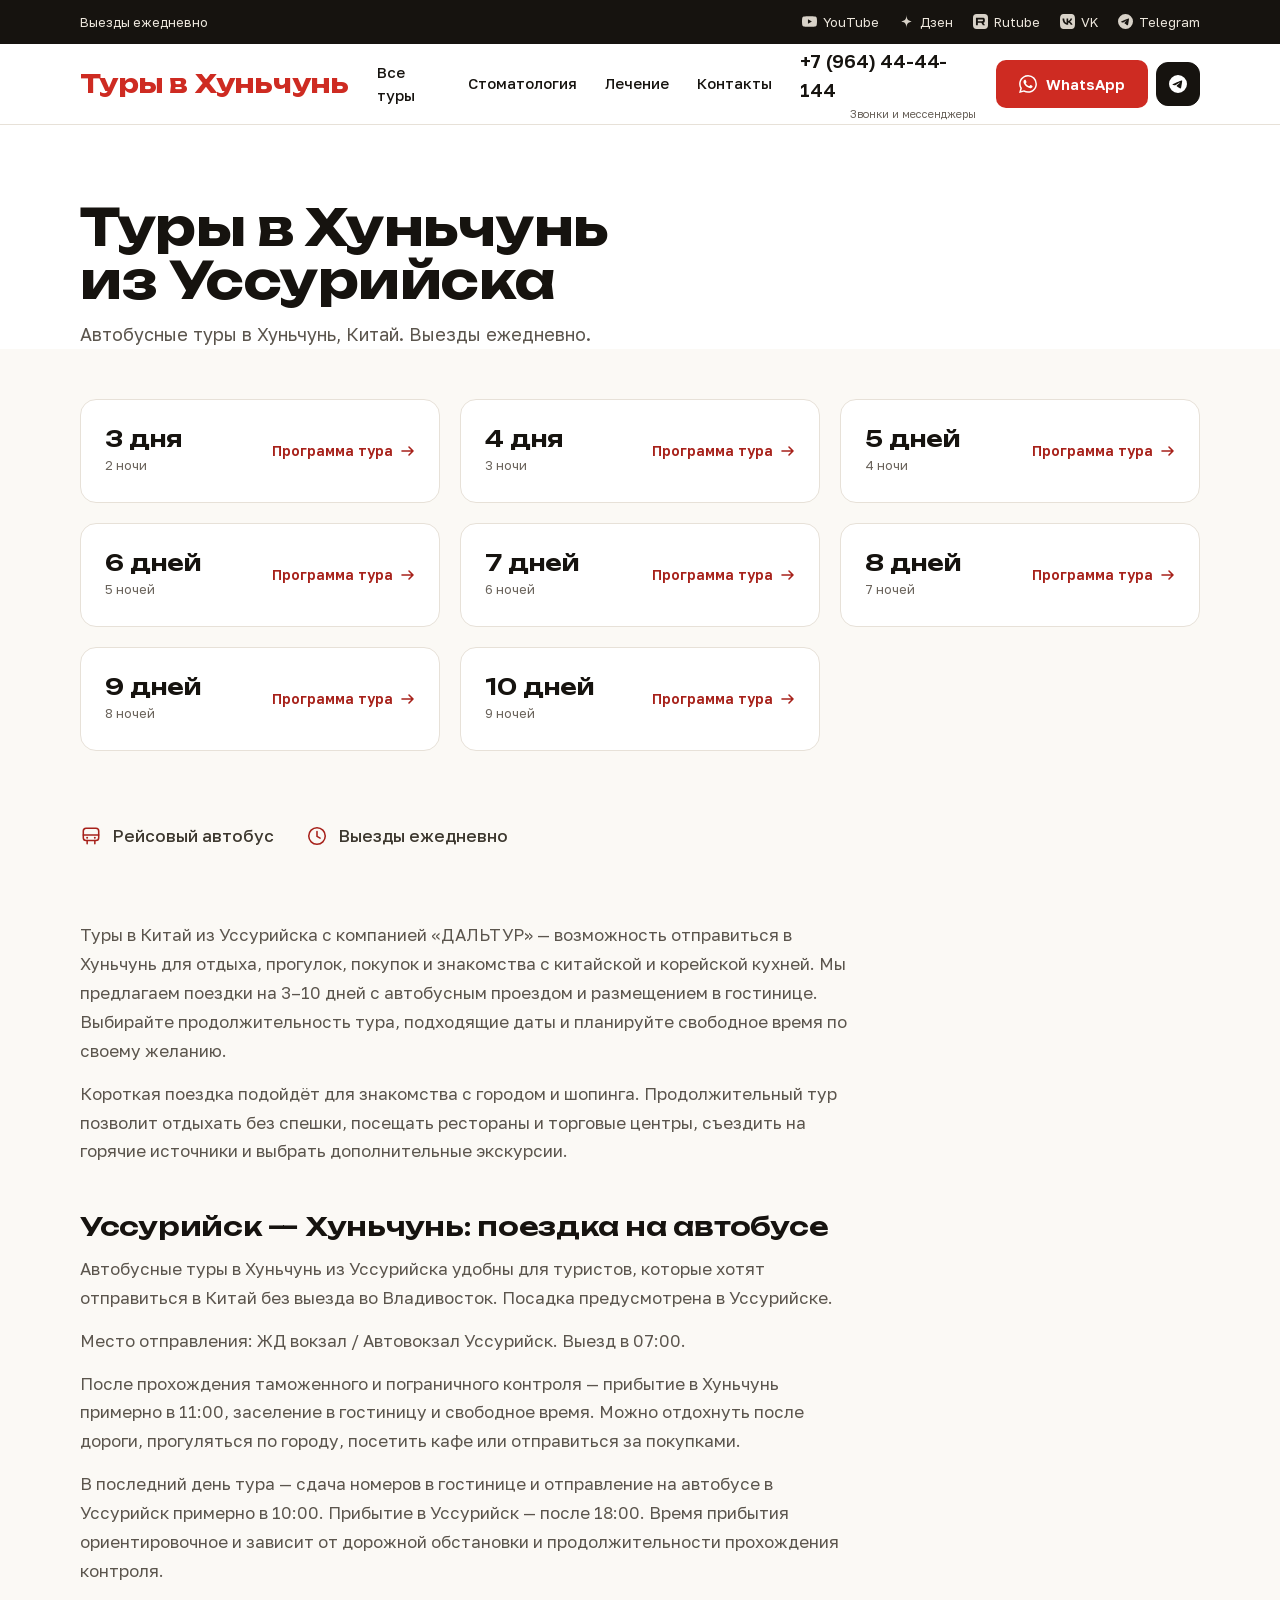
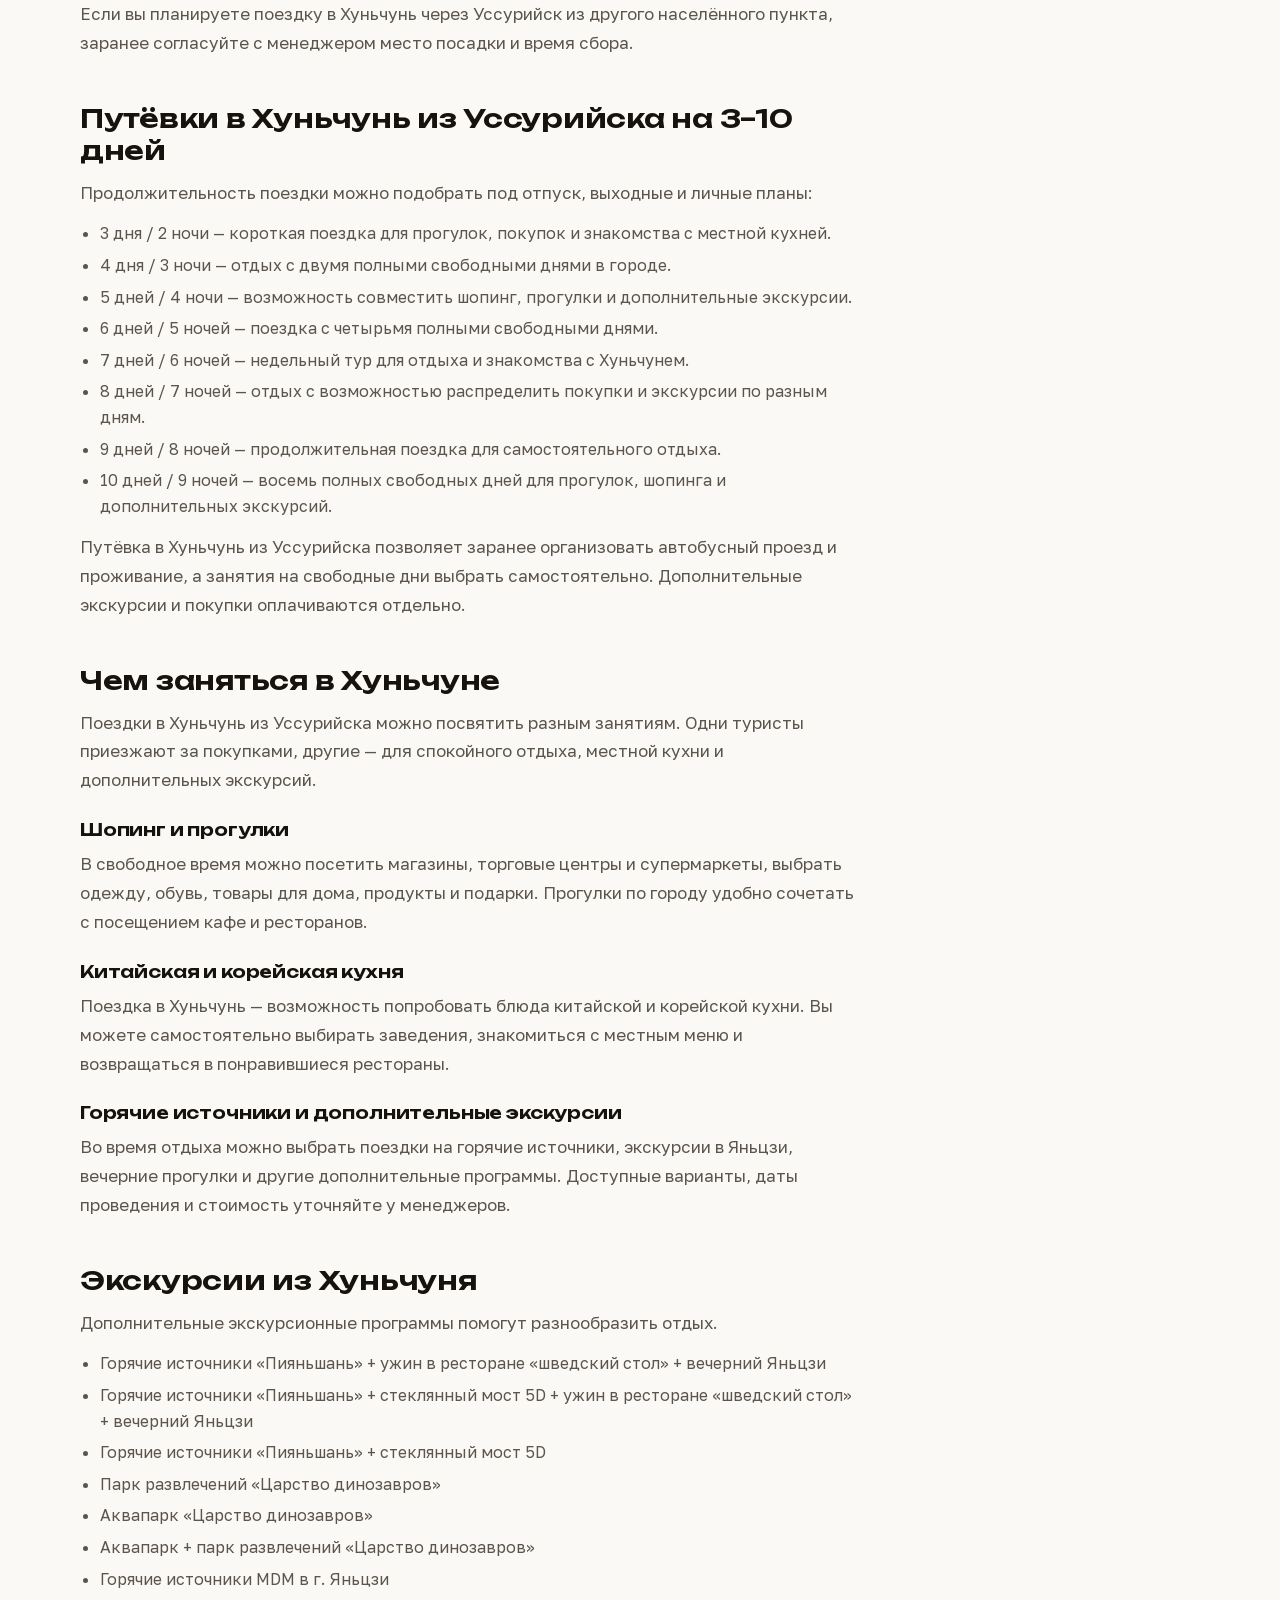
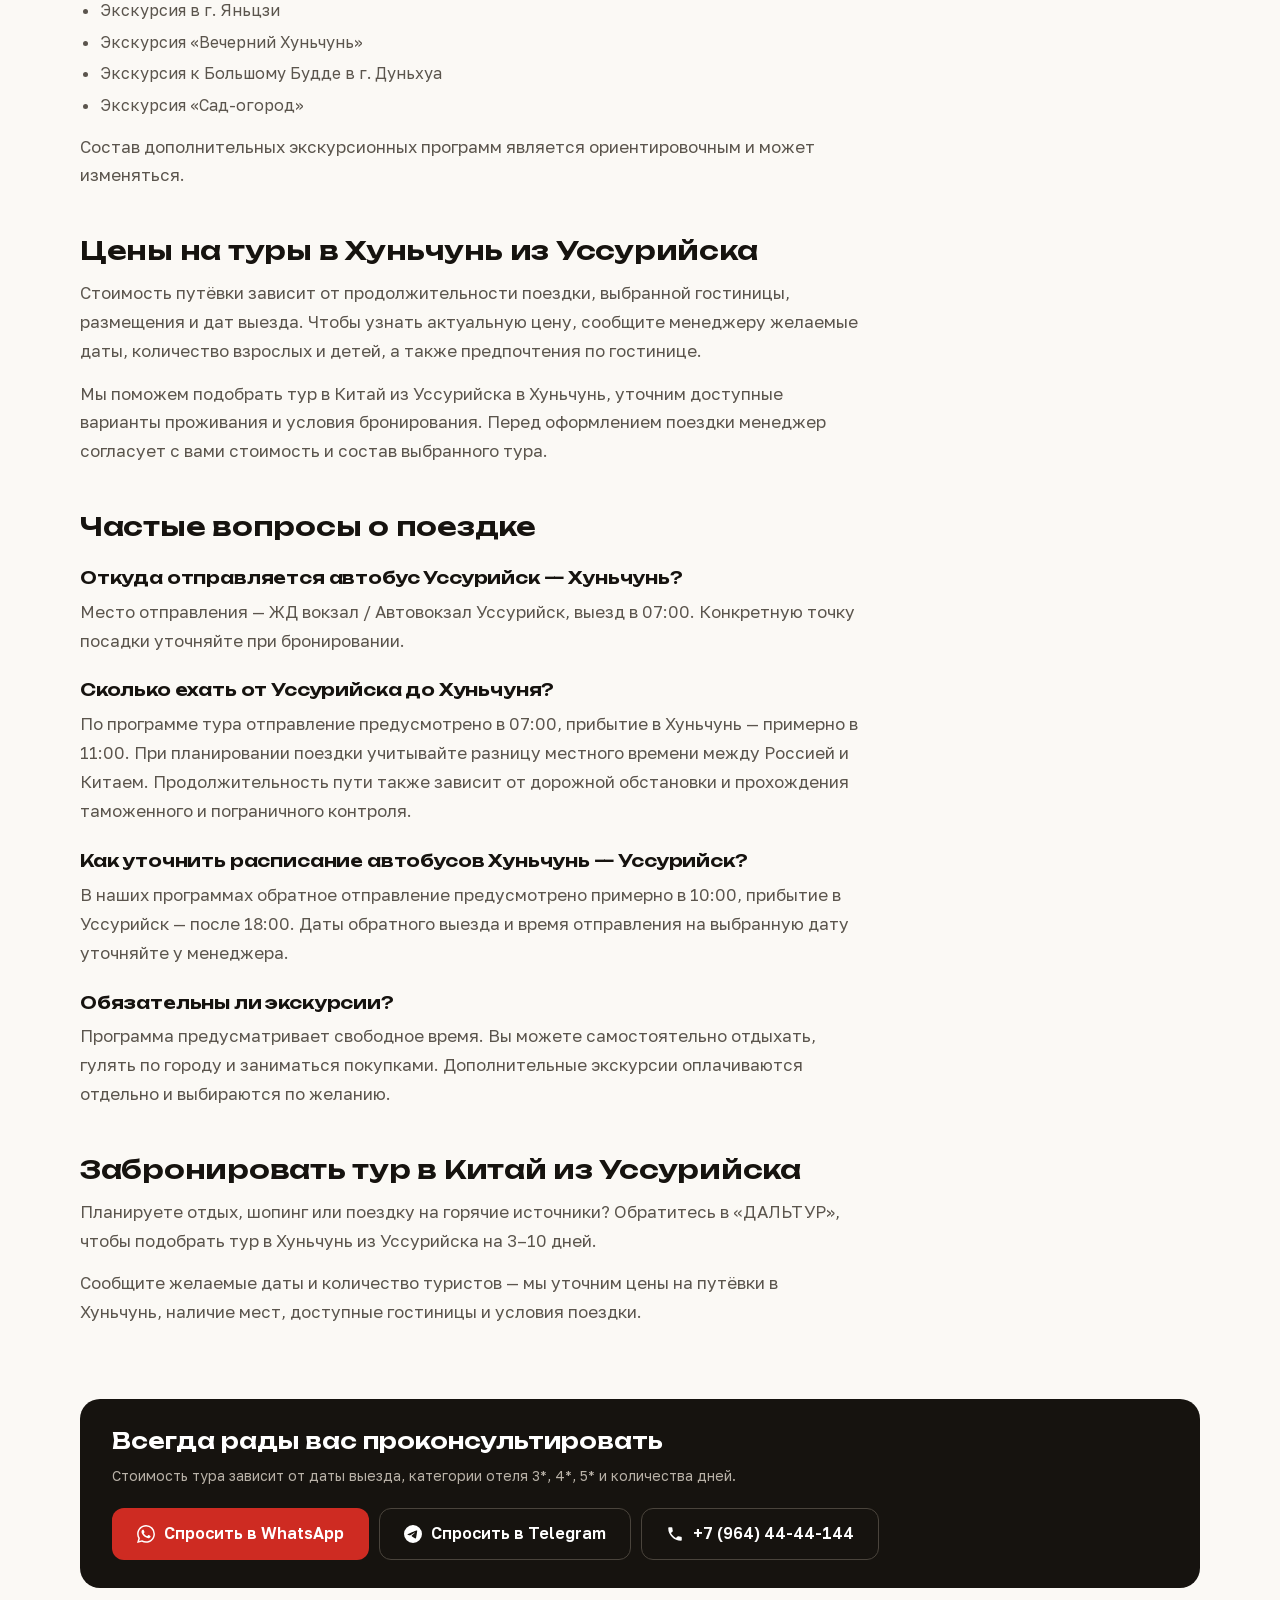
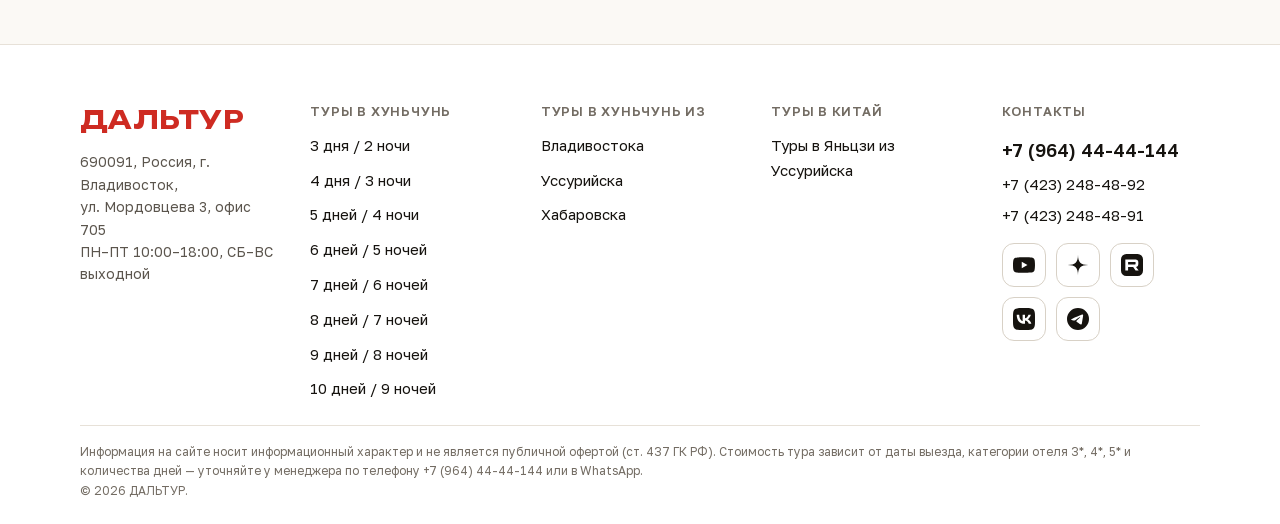
==== commit 11f0e306: "feat: подвал «Туры в … из» и «Туры в Китай», видео на страницах туров Co-Authored-By: Claude Opus 5." ====
--- a/index.html
+++ b/index.html
@@ -19,7 +19,7 @@
 <script type="application/ld+json">{"@context":"https://schema.org","@graph":[{"@type":"TravelAgency","@id":"https://hunchun-hunchun.ru/#org","name":"ДАЛЬТУР","url":"https://hunchun-hunchun.ru/","logo":"https://hunchun-hunchun.ru/assets/apple-touch-icon.png","image":"https://hunchun-hunchun.ru/assets/apple-touch-icon.png","telephone":["+79644444144","+74232484892","+74232484891"],"address":{"@type":"PostalAddress","streetAddress":"ул. Мордовцева, 3, офис 705","addressLocality":"Владивосток","postalCode":"690091","addressCountry":"RU"},"openingHoursSpecification":[{"@type":"OpeningHoursSpecification","dayOfWeek":["Monday","Tuesday","Wednesday","Thursday","Friday"],"opens":"10:00","closes":"18:00"}],"sameAs":["https://www.youtube.com/@DALTOUR","https://dzen.ru/daltour","https://rutube.ru/channel/54520250/","https://vk.ru/daltourvk","https://t.me/daltourChina"]},{"@type":"WebSite","name":"ДАЛЬТУР — туры в Хуньчунь","url":"https://ussuriysk.hunchun-hunchun.ru/","inLanguage":"ru","publisher":{"@id":"https://hunchun-hunchun.ru/#org"}},{"@type":"ItemList","name":"Туры в Хуньчунь из Уссурийска","itemListElement":[{"@type":"ListItem","position":1,"url":"https://ussuriysk.hunchun-hunchun.ru/tur-3-dnya.html","name":"Тур в Хуньчунь 3 дня / 2 ночи"},{"@type":"ListItem","position":2,"url":"https://ussuriysk.hunchun-hunchun.ru/tur-4-dnya.html","name":"Тур в Хуньчунь 4 дня / 3 ночи"},{"@type":"ListItem","position":3,"url":"https://ussuriysk.hunchun-hunchun.ru/tur-5-dney.html","name":"Тур в Хуньчунь 5 дней / 4 ночи"},{"@type":"ListItem","position":4,"url":"https://ussuriysk.hunchun-hunchun.ru/tur-6-dney.html","name":"Тур в Хуньчунь 6 дней / 5 ночей"},{"@type":"ListItem","position":5,"url":"https://ussuriysk.hunchun-hunchun.ru/tur-7-dney.html","name":"Тур в Хуньчунь 7 дней / 6 ночей"},{"@type":"ListItem","position":6,"url":"https://ussuriysk.hunchun-hunchun.ru/tur-8-dney.html","name":"Тур в Хуньчунь 8 дней / 7 ночей"},{"@type":"ListItem","position":7,"url":"https://ussuriysk.hunchun-hunchun.ru/tur-9-dney.html","name":"Тур в Хуньчунь 9 дней / 8 ночей"},{"@type":"ListItem","position":8,"url":"https://ussuriysk.hunchun-hunchun.ru/tur-10-dney.html","name":"Тур в Хуньчунь 10 дней / 9 ночей"}]},{"@type":"FAQPage","mainEntity":[{"@type":"Question","name":"Откуда отправляется автобус Уссурийск — Хуньчунь?","acceptedAnswer":{"@type":"Answer","text":"Место отправления — ЖД вокзал / Автовокзал Уссурийск, выезд в 07:00. Конкретную точку посадки уточняйте при бронировании."}},{"@type":"Question","name":"Сколько ехать от Уссурийска до Хуньчуня?","acceptedAnswer":{"@type":"Answer","text":"По программе тура отправление предусмотрено в 07:00, прибытие в Хуньчунь — примерно в 11:00. При планировании поездки учитывайте разницу местного времени между Россией и Китаем. Продолжительность пути также зависит от дорожной обстановки и прохождения таможенного и пограничного контроля."}},{"@type":"Question","name":"Как уточнить расписание автобусов Хуньчунь — Уссурийск?","acceptedAnswer":{"@type":"Answer","text":"В наших программах обратное отправление предусмотрено примерно в 10:00, прибытие в Уссурийск — после 18:00. Даты обратного выезда и время отправления на выбранную дату уточняйте у менеджера."}},{"@type":"Question","name":"Обязательны ли экскурсии?","acceptedAnswer":{"@type":"Answer","text":"Программа предусматривает свободное время. Вы можете самостоятельно отдыхать, гулять по городу и заниматься покупками. Дополнительные экскурсии оплачиваются отдельно и выбираются по желанию."}}]}]}</script>
 <link rel="preload" href="assets/fonts/unbounded-cyrillic.woff2?v=3e88c0f8" as="font" type="font/woff2" crossorigin>
 <link rel="preload" href="assets/fonts/golos-cyrillic.woff2?v=d1593288" as="font" type="font/woff2" crossorigin>
-<style>@font-face{font-family:'Golos Text';font-style:normal;font-weight:400 700;font-display:swap;src:url(assets/fonts/golos-cyrillic.woff2?v=d1593288) format('woff2');unicode-range:U+0301, U+0400-045F, U+0490-0491, U+04B0-04B1, U+2116}@font-face{font-family:'Golos Text';font-style:normal;font-weight:400 700;font-display:swap;src:url(assets/fonts/golos-latin.woff2?v=4016a99a) format('woff2');unicode-range:U+0000-00FF, U+0131, U+0152-0153, U+02BB-02BC, U+02C6, U+02DA, U+02DC, U+0304, U+0308, U+0329, U+2000-206F, U+20AC, U+2122, U+2191, U+2193, U+2212, U+2215, U+FEFF, U+FFFD}@font-face{font-family:'Unbounded';font-style:normal;font-weight:600 700;font-display:swap;src:url(assets/fonts/unbounded-cyrillic.woff2?v=3e88c0f8) format('woff2');unicode-range:U+0301, U+0400-045F, U+0490-0491, U+04B0-04B1, U+2116}@font-face{font-family:'Unbounded';font-style:normal;font-weight:600 700;font-display:swap;src:url(assets/fonts/unbounded-latin.woff2?v=aef5c246) format('woff2');unicode-range:U+0000-00FF, U+0131, U+0152-0153, U+02BB-02BC, U+02C6, U+02DA, U+02DC, U+0304, U+0308, U+0329, U+2000-206F, U+20AC, U+2122, U+2191, U+2193, U+2212, U+2215, U+FEFF, U+FFFD}:root{--red: #CE2B22;--red-deep: #A7211A;--red-darker: #7A1711;--ink: #16130F;--ink-soft: #3D382F;--jade: #14655C;--paper: #FBF9F5;--card: #FFFFFF;--line: #E7E1D8;--line-strong: #D8D1C6;--muted: #5B554D;--muted-2: #6A635B;--muted-3: #736C63;--sand: #F3EEE5;--sand-deep: #C9B9A2;--hiero: #CDBFAC;--jade-bg: #F0F5F3;--red-bg: #FBEDEC;--note-bg: #FBF4E8;--note-line: #EBDCC2;--dark-field: #221E19;--dark-line: #3A352E;--dark-text: #B8B1A7;--display: 'Unbounded','Golos Text',system-ui,sans-serif;--body: 'Golos Text',system-ui,-apple-system,'Segoe UI',sans-serif;--r-btn: 10px;--r-card: 16px;--r-block: 20px;--gutter: 20px;--maxw: 1440px;}*,*::before,*::after{box-sizing: border-box;}html{-webkit-text-size-adjust: 100%;scroll-behavior: smooth;}body{margin: 0;font-family: var(--body);font-size: 16px;line-height: 1.55;color: var(--ink);background: var(--paper);-webkit-font-smoothing: antialiased;overflow-wrap: break-word;}body.is-locked{overflow: hidden;}img{max-width: 100%;display: block;}a{color: var(--red-deep);text-decoration: none;}a:hover{color: var(--red-darker);}h1,h2,h3{font-family: var(--display);letter-spacing: -0.01em;margin: 0;}h1{font-weight: 700;}h2,h3{font-weight: 600;}p{margin: 0;}ul{margin: 0;padding: 0;list-style: none;}button{font: inherit;}:focus-visible{outline: 2px solid var(--red-deep);outline-offset: 2px;border-radius: 4px;}.br-desktop{display: none;}.visually-hidden{position: absolute;width: 1px;height: 1px;padding: 0;margin: -1px;overflow: hidden;clip: rect(0 0 0 0);white-space: nowrap;border: 0;}.skip-link{position: absolute;left: 12px;top: -60px;z-index: 100;padding: 10px 16px;background: var(--ink);color: #fff;border-radius: var(--r-btn);font-weight: 600;transition: top .15s;}.skip-link:focus{top: 12px;color: #fff;}.wrap{width: 100%;max-width: var(--maxw);margin: 0 auto;padding-left: var(--gutter);padding-right: var(--gutter);}.section{padding-top: 40px;}.section__head{display: flex;flex-wrap: wrap;align-items: baseline;justify-content: space-between;gap: 8px 24px;}.section__head h2{font-size: 24px;}.section__note{font-size: 13px;color: var(--muted-2);}.btn{display: inline-flex;align-items: center;justify-content: center;gap: 9px;min-height: 52px;padding: 0 24px;border: 1px solid transparent;border-radius: 12px;font-size: 16px;font-weight: 600;line-height: 1.2;text-align: center;cursor: pointer;transition: background-color .15s,border-color .15s,color .15s;}.btn--primary{background: var(--red);color: #fff;}.btn--primary:hover{background: var(--red-deep);color: #fff;}.btn--ghost{background: var(--card);color: var(--ink);border-color: var(--line-strong);}.btn--ghost:hover{border-color: var(--ink);color: var(--ink);}.btn--dark{background: var(--ink);color: #fff;}.btn--dark:hover{background: #2A251E;color: #fff;}.btn--sm{min-height: 44px;padding: 0 18px;font-size: 15px;border-radius: var(--r-btn);}.btn--wide{width: 100%;}.tag{display: inline-flex;align-items: center;padding: 6px 11px;border-radius: 999px;font-size: 11px;font-weight: 600;letter-spacing: 0.04em;white-space: nowrap;}.tag--jade{background: var(--jade-bg);color: var(--jade);}.tag--red{background: var(--red-bg);color: var(--red-deep);}.tag--sand{background: var(--sand);color: #6A5B45;}.tag--onsand{background: #fff;color: var(--jade);}.tag--onsand.tag--red{background: #fff;color: var(--red-deep);}.field{display: flex;flex-direction: column;gap: 6px;}.field>label{font-size: 12px;font-weight: 600;color: var(--muted-2);}.field select,.field input{width: 100%;height: 48px;padding: 0 12px;border: 1px solid var(--line-strong);border-radius: var(--r-btn);background: var(--card);font-family: inherit;font-size: 16px;color: var(--ink);}.field select{appearance: none;padding-right: 34px;background-image: url("data:image/svg+xml,%3Csvg xmlns='http://www.w3.org/2000/svg' width='10' height='6' fill='none'%3E%3Cpath d='M1 1l4 4 4-4' stroke='%238B837A' stroke-width='1.5' stroke-linecap='round'/%3E%3C/svg%3E");background-repeat: no-repeat;background-position: right 14px center;}.topbar{display: none;background: var(--ink);color: #EDE7DD;font-size: 13px;}.topbar .wrap{min-height: 44px;display: flex;align-items: center;justify-content: space-between;gap: 20px;}.topbar__right{display: flex;align-items: center;gap: 20px;}.topbar__hours{color: #ACA69C;}.topbar__sep{color: #4A443C;}.topbar a{color: #EDE7DD;}.topbar a:hover{color: #fff;}.header{position: sticky;top: 0;z-index: 40;background: var(--card);border-bottom: 1px solid var(--line);}.header .wrap{min-height: 64px;display: flex;align-items: center;gap: 12px;}.logo{font-family: var(--display);font-weight: 700;font-size: 20px;letter-spacing: 0.01em;color: var(--red);}.logo:hover{color: var(--red-deep);}.header__nav{display: none;}.header__contacts{display: none;}.icon-btn{flex: none;width: 44px;height: 44px;display: inline-flex;align-items: center;justify-content: center;border: 1px solid var(--line-strong);border-radius: 12px;background: var(--card);color: var(--ink);cursor: pointer;}.icon-btn--plain{border-color: transparent;}.icon-btn--accent{background: var(--red);border-color: var(--red);color: #fff;}.icon-btn--accent:hover{background: var(--red-deep);border-color: var(--red-deep);color: #fff;}.header__spacer{flex: 1 1 auto;}.header__center{flex: 1 1 auto;display: flex;justify-content: center;}.drawer{position: fixed;inset: 0;z-index: 60;display: none;}.drawer[data-open="true"]{display: block;}.drawer__backdrop{position: absolute;inset: 0;background: rgba(22,19,15,.5);border: 0;padding: 0;cursor: pointer;}.drawer__panel{position: absolute;inset: 0 0 0 auto;width: min(320px,88vw);background: var(--card);padding: 16px var(--gutter) 28px;display: flex;flex-direction: column;gap: 4px;overflow-y: auto;}.drawer__top{display: flex;align-items: center;justify-content: space-between;margin-bottom: 12px;}.drawer__panel a{min-height: 48px;display: flex;align-items: center;font-size: 17px;font-weight: 500;color: var(--ink);border-bottom: 1px solid var(--line);}.drawer__panel a:last-child{border-bottom: 0;}.drawer__contacts{margin-top: 20px;display: flex;flex-direction: column;gap: 10px;}.drawer__panel .drawer__contacts a{min-height: 52px;justify-content: center;font-size: 16px;font-weight: 600;border-bottom: 1px solid var(--line-strong);}.drawer__panel .drawer__contacts .btn--primary{color: #fff;border-bottom: 0;}.hero{background: var(--card);padding-top: 28px;padding-bottom: 8px;}.hero__grid{display: flex;flex-direction: column;gap: 24px;}.hero__eyebrow{display: block;font-size: 11px;font-weight: 600;letter-spacing: 0.12em;color: var(--red);}.hero h1{margin-top: 12px;font-size: 30px;line-height: 1.1;text-wrap: balance;}.hero__lead{margin-top: 14px;font-size: 16px;color: var(--muted);}.hero__actions{margin-top: 20px;display: flex;flex-direction: column;gap: 10px;}.hero__facts{margin-top: 22px;display: flex;flex-direction: column;gap: 10px;}.hero__fact{display: flex;align-items: center;gap: 9px;font-size: 14px;color: var(--ink-soft);}.hero__fact svg{flex: none;}.hero__art{min-height: 200px;background: var(--paper);border: 1px solid var(--line);border-radius: var(--r-block);display: flex;flex-direction: column;align-items: center;justify-content: center;gap: 10px;padding: 24px;text-align: center;}.hero__art b{font-size: 15px;color: var(--muted-3);}.hero__art span{font-size: 13px;color: #A39A8E;max-width: 380px;}.picker{background: var(--card);padding-top: 20px;padding-bottom: 8px;}.picker__box{padding: 16px;background: var(--paper);border: 1px solid var(--line);border-radius: var(--r-card);display: flex;flex-direction: column;gap: 12px;}.dest-grid{margin-top: 18px;display: grid;grid-template-columns: repeat(2,minmax(0,1fr));gap: 12px;}.dest{min-height: 108px;padding: 14px;background: var(--card);border: 1px solid var(--line);border-radius: 14px;display: flex;flex-direction: column;justify-content: space-between;gap: 12px;color: var(--ink);transition: border-color .15s,transform .15s;}.dest:hover{border-color: var(--ink);color: var(--ink);transform: translateY(-2px);}.dest__hiero{font-size: 20px;line-height: 1;color: var(--hiero);}.dest__name{display: block;font-size: 16px;font-weight: 600;}.dest__meta{display: block;margin-top: 2px;font-size: 12px;color: var(--muted-2);}.tour-grid{margin-top: 18px;display: grid;grid-template-columns: minmax(0,1fr);gap: 14px;}.tour{background: var(--card);border: 1px solid var(--line);border-radius: var(--r-card);overflow: hidden;color: var(--ink);display: flex;flex-direction: column;transition: border-color .15s;}.tour:hover{border-color: var(--ink);color: var(--ink);}.tour__top{min-height: 76px;padding: 14px 16px;background: var(--sand);display: flex;align-items: flex-start;justify-content: space-between;gap: 12px;}.tour__hiero{font-size: 26px;line-height: 1;color: var(--sand-deep);}.tour__body{padding: 16px;display: flex;flex-direction: column;flex-grow: 1;}.tour__title{font-size: 18px;font-weight: 600;line-height: 1.25;font-family: var(--body);}.tour__list{margin-top: 12px;display: flex;flex-direction: column;gap: 7px;font-size: 14px;line-height: 1.45;color: var(--muted);}.tour__foot{margin-top: auto;padding-top: 16px;display: flex;align-items: center;justify-content: space-between;gap: 12px;}.tour__price{font-size: 18px;font-weight: 700;}.tour__price small{display: block;font-size: 12px;font-weight: 400;color: var(--muted-2);}.tour-list{margin-top: 20px;display: grid;grid-template-columns: minmax(0,1fr);gap: 12px;}.tour-row{padding: 18px;background: var(--card);border: 1px solid var(--line);border-radius: var(--r-card);display: flex;flex-direction: column;justify-content: space-between;gap: 16px;min-height: 150px;color: var(--ink);transition: border-color .15s;}.tour-row:hover{border-color: var(--ink);color: var(--ink);}.tour-row[data-featured="true"]{border-width: 2px;border-color: var(--ink);padding: 17px;}.tour-row__head{display: flex;flex-direction: column-reverse;align-items: flex-start;gap: 10px;}.tour-row__name{font-size: 19px;font-weight: 600;line-height: 1.25;}.tour-row__foot{display: flex;align-items: flex-end;justify-content: space-between;gap: 12px;}.tour-row__desc{font-size: 13px;color: var(--muted-2);line-height: 1.45;}.tour-row__price{font-size: 17px;font-weight: 700;white-space: nowrap;}.filters{display: flex;align-items: center;gap: 8px;overflow-x: auto;padding-bottom: 4px;scrollbar-width: none;-webkit-overflow-scrolling: touch;}.filters::-webkit-scrollbar{display: none;}.chip{flex: none;min-height: 40px;padding: 0 16px;display: inline-flex;align-items: center;background: var(--card);color: var(--ink);border: 1px solid var(--line-strong);border-radius: 999px;font-size: 14px;font-weight: 500;cursor: pointer;white-space: nowrap;}.chip[aria-pressed="true"]{background: var(--ink);color: #fff;border-color: var(--ink);font-weight: 600;}.filters__sep{flex: none;width: 1px;height: 28px;background: var(--line);margin: 0 4px;}.toolbar{margin-top: 20px;display: flex;flex-direction: column;gap: 12px;}.toolbar__sort{display: flex;align-items: center;gap: 10px;}.toolbar__sort label{font-size: 14px;color: var(--muted-2);white-space: nowrap;}.toolbar__sort select{height: 40px;width: auto;min-width: 180px;}.results-count{font-size: 14px;color: var(--muted-2);}.why-grid{margin-top: 18px;display: grid;grid-template-columns: minmax(0,1fr);gap: 12px;}.why{padding: 14px 16px;background: var(--card);border: 1px solid var(--line);border-radius: 14px;display: flex;flex-direction: column;gap: 6px;}.why svg{display: none;}.why b{font-size: 16px;font-weight: 600;}.why span{font-size: 14px;line-height: 1.5;color: var(--muted);}.lead{padding: 22px 20px;background: var(--ink);border-radius: var(--r-block);display: flex;flex-direction: column;gap: 16px;}.lead h2{font-size: 20px;line-height: 1.25;color: #fff;}.lead p{margin-top: 10px;font-size: 14px;line-height: 1.5;color: var(--dark-text);}.lead form{display: flex;flex-direction: column;gap: 12px;}.lead .field>label{color: var(--dark-text);}.lead .field input{height: 50px;border-color: var(--dark-line);background: var(--dark-field);color: #fff;}.lead .field input::placeholder{color: #7C756B;}.lead__consent{font-size: 12px;line-height: 1.5;color: #8E877D;}.lead__consent a{color: var(--dark-text);text-decoration: underline;}.cta{padding: 24px 20px;background: var(--ink);border-radius: var(--r-block);display: flex;flex-direction: column;gap: 18px;}.cta b{display: block;font-family: var(--display);font-weight: 600;font-size: 20px;color: #fff;}.cta span{display: block;margin-top: 8px;font-size: 14px;color: var(--dark-text);}.cta__actions{display: flex;flex-direction: column;gap: 10px;}.cta__actions .btn--ghost{background: transparent;color: #fff;border-color: #4A443C;}.cta__actions .btn--ghost:hover{border-color: #fff;color: #fff;}.footer{margin-top: 40px;padding-top: 28px;background: var(--card);border-top: 1px solid var(--line);}.footer__grid{display: flex;flex-direction: column;gap: 24px;}.footer__col h3{font-family: var(--body);font-size: 13px;font-weight: 600;letter-spacing: 0.06em;color: var(--muted-3);}.footer__col ul{margin-top: 12px;display: flex;flex-direction: column;gap: 10px;}.footer__col ul a{font-size: 15px;color: var(--ink);}.footer__col ul a:hover{color: var(--red-deep);}.footer__addr{margin-top: 12px;font-size: 14px;line-height: 1.6;color: var(--muted);}.footer__phones{margin-top: 16px;display: flex;flex-direction: column;gap: 8px;}.footer__phones a{font-size: 15px;color: var(--ink);}.footer__phones a:first-child{font-size: 18px;font-weight: 600;}.footer__social{margin-top: 16px;display: flex;gap: 10px;}.footer__social a{width: 44px;height: 44px;border: 1px solid var(--line-strong);border-radius: 12px;display: flex;align-items: center;justify-content: center;font-size: 12px;font-weight: 600;color: var(--ink);}.footer__social a:hover{border-color: var(--ink);}.footer__legal{margin-top: 24px;padding: 16px 0 24px;border-top: 1px solid var(--line);font-size: 12px;line-height: 1.6;color: var(--muted-3);}.crumbs{display: flex;flex-wrap: wrap;align-items: center;gap: 8px;font-size: 13px;color: var(--muted-3);padding-top: 16px;}.crumbs a{color: var(--muted-3);}.crumbs a:hover{color: var(--ink);}.crumbs [aria-current]{color: var(--ink);}.page-head{background: var(--card);padding-bottom: 24px;}.page-head__row{margin-top: 16px;display: flex;align-items: flex-end;justify-content: space-between;gap: 20px;}.page-head h1{font-size: 26px;line-height: 1.12;}.page-head p{margin-top: 14px;font-size: 16px;color: var(--muted);}.page-head__hiero{display: none;font-family: var(--display);font-size: 56px;line-height: 1;color: #E5DCCD;}.tour-head{background: var(--card);padding-bottom: 20px;}.tour-head__row{margin-top: 14px;display: flex;align-items: flex-start;justify-content: space-between;gap: 12px;}.tour-head h1{font-size: 26px;line-height: 1.15;}.tour-head__hiero{font-size: 22px;line-height: 1.2;color: #E5DCCD;white-space: nowrap;}.tour-head__tags{margin-top: 16px;display: flex;gap: 8px;flex-wrap: wrap;}.facts{margin-top: 16px;display: grid;grid-template-columns: repeat(2,minmax(0,1fr));gap: 10px;}.fact{padding: 12px 14px;background: var(--paper);border: 1px solid var(--line);border-radius: 12px;}.fact dt{font-size: 12px;color: var(--muted-3);}.fact dd{margin: 3px 0 0;font-size: 15px;font-weight: 600;}.pricebox{margin-top: 16px;padding: 16px;background: var(--paper);border: 1px solid var(--line);border-radius: 14px;display: flex;align-items: center;justify-content: space-between;gap: 16px;flex-wrap: wrap;}.pricebox b{display: block;font-size: 20px;font-weight: 700;}.pricebox span{display: block;font-size: 12px;color: var(--muted-2);}.days{margin-top: 16px;display: flex;flex-direction: column;gap: 12px;}.day{padding: 16px;background: var(--card);border: 1px solid var(--line);border-radius: 14px;}.day__head{display: flex;align-items: center;gap: 10px;}.day__num{flex: none;width: 28px;height: 28px;background: var(--ink);color: #fff;border-radius: 8px;display: flex;align-items: center;justify-content: center;font-size: 13px;font-weight: 700;}.day__title{font-size: 16px;font-weight: 600;}.day p{margin-top: 12px;font-size: 14px;line-height: 1.6;color: var(--muted);}.incl{margin-top: 16px;display: grid;grid-template-columns: minmax(0,1fr);gap: 12px;}.incl__box{padding: 16px;background: var(--card);border: 1px solid var(--line);border-radius: 14px;}.incl__box h3{font-family: var(--body);font-size: 12px;font-weight: 600;letter-spacing: 0.06em;}.incl__box h3.is-in{color: var(--jade);}.incl__box h3.is-out{color: var(--red-deep);}.incl__box ul{margin-top: 10px;display: flex;flex-direction: column;gap: 7px;font-size: 14px;line-height: 1.5;color: var(--ink-soft);}.incl__box li{padding-left: 14px;position: relative;}.incl__box li::before{content: "·";position: absolute;left: 2px;}.notice{margin-top: 16px;padding: 16px;background: var(--note-bg);border: 1px solid var(--note-line);border-radius: 14px;}.notice b{font-size: 15px;font-weight: 600;}.notice p{margin-top: 10px;font-size: 14px;line-height: 1.6;color: var(--muted);}.pill-row{margin-top: 12px;display: flex;flex-wrap: wrap;gap: 8px;}.pill{min-height: 40px;padding: 0 14px;display: inline-flex;align-items: center;background: var(--card);border: 1px solid var(--line-strong);border-radius: 999px;font-size: 14px;color: var(--ink);}.pill:hover{border-color: var(--ink);color: var(--ink);}.stickybar{position: fixed;left: 0;right: 0;bottom: 0;z-index: 50;padding: 10px var(--gutter) calc(10px + env(safe-area-inset-bottom));background: var(--card);border-top: 1px solid var(--line);display: flex;align-items: center;gap: 10px;}.stickybar__price{display: flex;flex-direction: column;line-height: 1.2;}.stickybar__price small{font-size: 11px;color: var(--muted-3);}.stickybar__price b{font-size: 16px;}.stickybar .btn{flex: 1 1 auto;min-height: 48px;padding: 0 14px;font-size: 15px;}body.has-stickybar{padding-bottom: 88px;}.swatches{margin-top: 14px;display: grid;grid-template-columns: repeat(2,minmax(0,1fr));gap: 12px;}.swatch__chip{height: 72px;border-radius: 12px;border: 1px solid var(--line);}.swatch b{display: block;margin-top: 8px;font-size: 13px;font-weight: 600;}.swatch span{display: block;font-size: 12px;color: var(--muted-2);}.kv{margin-top: 14px;display: flex;flex-direction: column;gap: 8px;font-size: 14px;line-height: 1.5;color: var(--ink-soft);}.eyebrow{font-size: 12px;font-weight: 600;letter-spacing: 0.08em;color: var(--muted-3);}.rules{margin-top: 12px;display: grid;grid-template-columns: minmax(0,1fr);gap: 10px 32px;font-size: 14px;line-height: 1.5;color: var(--ink-soft);}@media (min-width: 768px){:root{--gutter: 40px;}.section{padding-top: 56px;}.section__head h2{font-size: 28px;}.hero{padding-top: 48px;}.hero h1{font-size: 40px;}.hero__lead{font-size: 18px;}.hero__actions{flex-direction: row;}.hero__facts{flex-direction: row;flex-wrap: wrap;gap: 24px;}.hero__art{min-height: 280px;}.picker__box{flex-direction: row;align-items: flex-end;gap: 16px;padding: 18px 20px;background: var(--card);box-shadow: 0 6px 24px rgba(22,19,15,.06);}.picker__box .field{flex: 1 1 0;}.dest-grid{grid-template-columns: repeat(3,minmax(0,1fr));gap: 16px;}.tour-grid{grid-template-columns: repeat(2,minmax(0,1fr));gap: 20px;}.tour-list{grid-template-columns: repeat(2,minmax(0,1fr));}.why-grid{grid-template-columns: repeat(2,minmax(0,1fr));gap: 20px;}.incl{grid-template-columns: repeat(2,minmax(0,1fr));gap: 20px;}.facts{grid-template-columns: repeat(4,minmax(0,1fr));}.swatches{grid-template-columns: repeat(3,minmax(0,1fr));}.rules{grid-template-columns: repeat(2,minmax(0,1fr));}.toolbar{flex-direction: row;align-items: center;justify-content: space-between;}.tour-row__head{flex-direction: row;justify-content: space-between;gap: 12px;}.lead{flex-direction: row;align-items: center;gap: 40px;padding: 32px;}.lead__text{flex: 1 1 45%;}.lead h2{font-size: 24px;}.lead form{flex: 1 1 55%;}.cta{flex-direction: row;align-items: center;justify-content: space-between;padding: 28px 32px;}.cta b{font-size: 22px;}.cta__actions{flex-direction: row;}.footer__grid{flex-direction: row;flex-wrap: wrap;gap: 32px;}.footer__col{flex: 1 1 180px;}.footer__col--brand{flex: 1 1 260px;}.page-head h1{font-size: 34px;}.page-head__hiero{display: block;font-size: 44px;}.tour-head h1{font-size: 32px;}.tour-head__hiero{font-size: 38px;}.stickybar{display: none;}body.has-stickybar{padding-bottom: 0;}}@media (min-width: 1100px){:root{--gutter: 80px;}body{font-size: 16px;}.topbar{display: block;}.header .wrap{min-height: 80px;gap: 28px;}.logo{font-size: 25px;}.header__burger{display: none;}.header__center{flex: none;justify-content: flex-start;}.header__nav{display: flex;align-items: center;gap: 28px;font-size: 15px;font-weight: 500;flex: 1 1 auto;}.header__nav a{color: var(--ink);display: inline-flex;align-items: center;gap: 6px;}.header__nav a:hover{color: var(--red-deep);}.header__contacts{display: flex;align-items: center;gap: 20px;}.header__phone{display: flex;flex-direction: column;align-items: flex-end;}.header__phone a{font-size: 19px;font-weight: 600;color: var(--ink);letter-spacing: -0.01em;}.header__phone span{font-size: 11px;color: var(--muted-2);}.header__contacts .btn{min-height: 48px;padding: 0 22px;border-radius: var(--r-btn);font-size: 15px;}.header__msgr-mobile,.hero__phone{display: none !important;}.section{padding-top: 72px;}.section__head h2{font-size: 32px;}.section__note{font-size: 15px;}.hero{padding-top: 72px;padding-bottom: 0;}.hero__grid{flex-direction: row;gap: 56px;align-items: flex-start;}.hero__col{width: 620px;max-width: 55%;}.hero h1{font-size: 50px;line-height: 1.06;}.br-desktop{display: inline;}.hero__lead{max-width: 520px;}.hero__actions{margin-top: 32px;}.hero__actions .btn{min-height: 54px;padding: 0 28px;}.hero__facts{margin-top: 40px;gap: 14px 24px;}.hero__art{flex: 1 1 auto;min-height: 372px;align-self: stretch;}.picker{padding-top: 28px;padding-bottom: 0;}.dest-grid{grid-template-columns: repeat(5,minmax(0,1fr));gap: 20px;}.dest{min-height: 158px;padding: 18px;border-radius: var(--r-card);}.dest__hiero{font-size: 26px;}.dest__name{font-size: 19px;}.dest__meta{font-size: 13px;margin-top: 4px;}.tour-grid{grid-template-columns: repeat(3,minmax(0,1fr));gap: 24px;}.tour{border-radius: var(--r-block);}.tour__top{min-height: 104px;padding: 16px 20px;}.tour__hiero{font-size: 34px;}.tour__body{padding: 20px;}.tour__title{font-size: 20px;}.tour__price{font-size: 20px;}.tour-list{grid-template-columns: repeat(3,minmax(0,1fr));gap: 20px;}.tour-row{min-height: 178px;padding: 20px;}.tour-row[data-featured="true"]{padding: 19px;}.tour-row__name{font-size: 20px;}.tour-row__price{font-size: 18px;}.why-grid{grid-template-columns: repeat(4,minmax(0,1fr));gap: 24px;}.why{background: transparent;border: 0;padding: 0;gap: 10px;}.why svg{display: block;}.why b{font-size: 17px;}.lead{padding: 36px 40px;gap: 56px;border-radius: 24px;}.lead h2{font-size: 28px;}.lead p{font-size: 15px;margin-top: 14px;}.lead form{flex-direction: row;flex-wrap: wrap;align-items: flex-end;gap: 12px;}.lead form .field{flex: 1 1 150px;}.lead form .btn{flex: 0 0 auto;min-height: 50px;}.lead__consent{flex: 1 0 100%;margin-top: 2px;}.footer{margin-top: 56px;padding-top: 56px;}.footer__grid{flex-wrap: nowrap;gap: 32px;}.footer__col--brand{flex: 1.4 1 0;}.footer__col{flex: 1 1 0;}.page-head h1{font-size: 42px;line-height: 1.08;}.page-head p{font-size: 17px;max-width: 720px;}.page-head__hiero{font-size: 56px;}.tour-head h1{font-size: 40px;}.tour-head__hiero{font-size: 48px;}.facts{gap: 16px;}.fact{padding: 16px 18px;}.pricebox{padding: 20px 24px;}.pricebox b{font-size: 24px;}.days{gap: 14px;}.day{padding: 20px 24px;}.day__title{font-size: 18px;}.day p{font-size: 15px;}.incl__box{padding: 24px 28px;border-radius: var(--r-block);}.incl__box h3{font-size: 13px;}.incl__box ul{font-size: 15px;gap: 9px;}.notice{padding: 20px 24px;}.swatches{grid-template-columns: repeat(6,minmax(0,1fr));}}@media (prefers-reduced-motion: reduce){html{scroll-behavior: auto;}*,*::before,*::after{transition-duration: .001ms !important;animation-duration: .001ms !important;}}@media print{.header,.topbar,.stickybar,.drawer,.cta,.lead{display: none !important;}body{background: #fff;}}.askprice{margin-top: 16px;padding: 16px;background: var(--paper);border: 1px solid var(--line);border-radius: 14px;display: flex;flex-direction: column;gap: 12px;}.askprice b{font-size: 17px;font-weight: 600;}.askprice p{font-size: 14px;line-height: 1.5;color: var(--muted);}.askprice__actions{display: flex;flex-direction: column;gap: 10px;}.videos{margin-top: 16px;display: grid;grid-template-columns: minmax(0,1fr);gap: 14px;}.video{background: var(--card);border: 1px solid var(--line);border-radius: 14px;overflow: hidden;}.video__frame{aspect-ratio: 16 / 9;background: var(--sand);display: flex;flex-direction: column;align-items: center;justify-content: center;gap: 8px;padding: 16px;text-align: center;}.video__frame b{font-size: 14px;font-weight: 600;color: #7A6A52;}.video__frame span{font-size: 12px;line-height: 1.5;color: #9A8B73;max-width: 320px;}.video__frame iframe{width: 100%;height: 100%;border: 0;display: block;}.video__cap{display: flex;flex-direction: column;align-items: flex-start;padding: 12px 16px 10px;font-size: 14px;font-weight: 600;}.msgr{display: flex;align-items: center;gap: 8px;}.msgr .icon-btn--tg{background: var(--ink);border-color: var(--ink);color: #fff;}.msgr .icon-btn--tg:hover{background: #2A251E;color: #fff;}.durations{margin-top: 18px;display: grid;grid-template-columns: minmax(0,1fr);gap: 12px;}.duration{padding: 18px;background: var(--card);border: 1px solid var(--line);border-radius: var(--r-card);display: flex;align-items: center;justify-content: space-between;gap: 16px;min-height: 92px;color: var(--ink);transition: border-color .15s,transform .15s;}.duration:hover{border-color: var(--ink);color: var(--ink);transform: translateY(-2px);}.duration__n{display: flex;flex-direction: column;gap: 4px;}.duration__days{font-family: var(--display);font-weight: 600;font-size: 20px;line-height: 1.15;}.duration__nights{font-size: 13px;color: var(--muted-2);}.duration__go{flex: none;display: inline-flex;align-items: center;gap: 8px;font-size: 14px;font-weight: 600;color: var(--red-deep);}@media (min-width: 768px){.durations{grid-template-columns: repeat(2,minmax(0,1fr));gap: 16px;}.videos{grid-template-columns: repeat(2,minmax(0,1fr));gap: 20px;}.askprice{flex-direction: row;align-items: center;justify-content: space-between;gap: 24px;}.askprice__actions{flex-direction: row;flex: none;}}@media (min-width: 1100px){.durations{grid-template-columns: repeat(3,minmax(0,1fr));gap: 20px;}.duration{min-height: 104px;padding: 20px 24px;}.duration__days{font-size: 22px;}.askprice{padding: 20px 24px;}}.hero__band{margin-top: 24px;}.hero__band picture{display: block;border-radius: var(--r-block);overflow: hidden;background: var(--sand);}.hero__band img{width: 100%;height: auto;aspect-ratio: 2 / 1;object-fit: cover;object-position: 38% center;display: block;}@media (min-width: 768px){.hero__band img{aspect-ratio: 10 / 3;object-position: center;}}.hero__grid--solo .hero__col{width: 100%;max-width: 100%;}@media (min-width: 1100px){.hero__grid--solo .hero__col{max-width: 760px;}.hero__band{margin-top: 40px;}}.tour__band{margin-top: 28px;}.tour__band picture{display: block;border-radius: var(--r-block);overflow: hidden;background: var(--sand);}.tour__band img{width: 100%;height: auto;aspect-ratio: 16 / 9;object-fit: cover;display: block;}@media (min-width: 768px){.tour__band img{aspect-ratio: 21 / 9;}}.shot{margin: 0;}.credit{padding: 8px 2px 0;font-size: 12px;line-height: 1.45;color: var(--muted-3);}.credit a{color: var(--muted-2);text-decoration: underline;}.credit a:hover{color: var(--ink);}.hero--lean{padding-top: 28px;padding-bottom: 8px;}.hero--lean h1{font-size: 30px;line-height: 1.1;text-wrap: balance;}.hero--lean .hero__lead{margin-top: 14px;max-width: 620px;}.section--tight{padding-top: 20px;}.marks{display: flex;flex-direction: column;gap: 12px;}.mark{display: flex;align-items: center;gap: 10px;font-size: 16px;font-weight: 500;color: var(--ink-soft);}.mark svg{flex: none;}.contacts{padding: 22px 20px;background: var(--ink);border-radius: var(--r-block);display: flex;flex-direction: column;gap: 18px;}.contacts__text b{display: block;font-family: var(--display);font-weight: 600;font-size: 20px;line-height: 1.25;color: #fff;}.contacts__text span{display: block;margin-top: 10px;font-size: 14px;line-height: 1.5;color: var(--dark-text);}.contacts__actions{display: flex;flex-wrap: wrap;gap: 10px;}.contacts__actions .btn{flex: 1 1 auto;}.contacts__actions .btn--ghost{background: transparent;color: #fff;border-color: #4A443C;}.contacts__actions .btn--ghost:hover{border-color: #fff;color: #fff;}.btn--tel{font-variant-numeric: tabular-nums;white-space: nowrap;}.facts--pair{grid-template-columns: repeat(2,minmax(0,1fr));}.day__head{flex-direction: column;align-items: flex-start;gap: 4px;}.day__ord{font-size: 12px;font-weight: 600;letter-spacing: 0.06em;text-transform: uppercase;color: var(--red-deep);}a.video__frame{color: var(--ink);cursor: pointer;}.video:hover{border-color: var(--ink);}.video.is-playing:hover{border-color: var(--line);}a.video__frame:hover .video__play{color: var(--red);}.video__ext{display: inline-flex;align-items: center;min-height: 32px;margin-top: 2px;font-size: 13px;font-weight: 500;color: var(--red-deep);}.video__ext:hover{text-decoration: underline;}.video__play{color: #B9A88C;line-height: 0;transition: color .15s;}.video__hint{font-size: 12px;line-height: 1.45;color: #9A8B73;max-width: 260px;text-align: center;}.video--empty .video__cap{color: var(--muted-3);font-weight: 400;}@media (min-width: 768px){.hero--lean{padding-top: 48px;}.hero--lean h1{font-size: 40px;}.marks{flex-direction: row;gap: 32px;}.contacts{padding: 28px 32px;gap: 22px;}.contacts__text b{font-size: 22px;}.contacts__actions .btn{flex: 0 1 auto;}.facts--pair{grid-template-columns: repeat(2,minmax(0,1fr));max-width: 640px;}}@media (min-width: 1100px){.hero--lean{padding-top: 64px;padding-bottom: 0;}.hero--lean h1{font-size: 50px;line-height: 1.06;}.hero--lean .hero__lead{font-size: 18px;}.section--tight{padding-top: 32px;}.mark{font-size: 17px;}}.prose{max-width: 780px;}.prose p{font-size: 16px;line-height: 1.7;color: var(--muted);}.prose p + p{margin-top: 14px;}.gallery{display: grid;grid-template-columns: minmax(0,1fr);gap: 14px;}.gallery__item{border-radius: var(--r-block);overflow: hidden;}.gallery__item picture{display: block;}.gallery__item img{width: 100%;height: auto;aspect-ratio: 3 / 2;object-fit: cover;display: block;}.gallery__item--empty{aspect-ratio: 3 / 2;background: var(--sand);border: 1px solid var(--line);display: flex;align-items: center;justify-content: center;padding: 20px;text-align: center;}.gallery__item--empty span{font-size: 13px;color: #9A8B73;}@media (min-width: 768px){.gallery{grid-template-columns: repeat(2,minmax(0,1fr));gap: 20px;}.prose p{font-size: 17px;}}.prose h2{margin-top: 36px;font-family: var(--display);font-weight: 600;font-size: 22px;line-height: 1.25;color: var(--ink);}.prose h2 + p{margin-top: 12px;}.prose__list{margin: 14px 0 0;padding-left: 20px;list-style: disc;display: flex;flex-direction: column;gap: 6px;font-size: 16px;line-height: 1.6;color: var(--muted);}.prose__list + p{margin-top: 14px;}@media (min-width: 1100px){.prose h2{font-size: 26px;margin-top: 44px;}}.video--thumb .video__frame{position: relative;padding: 0;overflow: hidden;background: var(--ink);}.video--thumb .video__frame img{position: absolute;inset: 0;width: 100%;height: 100%;object-fit: cover;display: block;}.video--thumb .video__play{position: relative;z-index: 1;color: #fff;filter: drop-shadow(0 2px 8px rgba(0,0,0,.45));}.video--thumb a.video__frame:hover .video__play{color: #fff;transform: scale(1.08);}.video__play{transition: color .15s,transform .15s;}.video__len{position: absolute;right: 10px;top: 10px;z-index: 1;padding: 3px 8px;border-radius: 6px;background: rgba(22,19,15,.78);color: #fff;font-size: 12px;font-weight: 600;}.video__cap small{display: block;margin-top: 4px;font-size: 12px;font-weight: 400;color: var(--muted-3);}.video.is-playing{cursor: default;}.video.is-playing:hover{border-color: var(--line);}.video.is-playing .video__frame{padding: 0;background: #000;}.video.is-playing iframe{position: absolute;inset: 0;width: 100%;height: 100%;border: 0;display: block;}.video--thumb .video__frame,.video.is-playing .video__frame{position: relative;}@media (min-width: 1360px){.contacts{flex-direction: row;align-items: center;justify-content: space-between;gap: 32px;}.contacts__text{flex: 1 1 auto;min-width: 0;}.contacts__actions{flex: 0 0 auto;flex-wrap: nowrap;}}@media (max-width: 359px){.contacts{padding-left: 14px;padding-right: 14px;}.tour-head__hiero{display: none;}}.topbar__soc{display: inline-flex;align-items: center;gap: 6px;}.topbar__soc svg{flex: none;opacity: .9;}.footer__social{flex-wrap: wrap;}.footer__social a svg{display: block;}.footer__social a:hover{color: var(--red-deep);}.footer__legal a{color: inherit;text-decoration: underline;}.day p + p{margin-top: 6px;}.day .day__note{margin-top: 10px;font-size: 13px;color: var(--muted-3);}.section__lead{margin-top: 10px;max-width: 780px;font-size: 15px;line-height: 1.6;color: var(--muted);}.excursions{margin-top: 16px;background: var(--card);border: 1px solid var(--line);border-radius: 14px;overflow: hidden;}.excursions li{display: flex;flex-direction: column;gap: 4px;padding: 14px 16px;font-size: 15px;line-height: 1.45;}.excursions li + li{border-top: 1px solid var(--line);}.excursions b{font-weight: 600;color: var(--ink);white-space: nowrap;}.excursions__note{margin-top: 12px;font-size: 13px;line-height: 1.5;color: var(--muted-3);}@media (min-width: 768px){.excursions li{flex-direction: row;justify-content: space-between;align-items: baseline;gap: 24px;padding: 14px 20px;}.excursions b{flex: none;}}.facts--three{grid-template-columns: repeat(2,minmax(0,1fr));}.facts--three .fact--gift{grid-column: 1 / -1;}@media (min-width: 768px){.facts--three{grid-template-columns: repeat(3,minmax(0,1fr));max-width: 960px;}.facts--three .fact--gift{grid-column: auto;}}.prose h3{margin-top: 24px;font-size: 17px;font-weight: 600;line-height: 1.35;color: var(--ink);}.prose h3 + p{margin-top: 8px;}.prose--city>p:first-child{margin-top: 0;}.gift{display: flex;align-items: center;gap: 8px;}.gift + .gift{margin-top: 2px;}.gift svg{flex: none;color: var(--red);}.day-pre{margin-top: 16px;padding: 14px 16px;background: var(--card);border: 1px dashed var(--line-strong);border-radius: 14px;}.day-pre b{font-size: 15px;}.day-pre p{margin-top: 6px;font-size: 14px;line-height: 1.6;color: var(--muted);}.facts--three{align-items: stretch;}.header__msgr-mobile{display: flex;gap: 8px;}@media (max-width: 1099px){.header .wrap{display: grid;grid-template-columns: 1fr auto 1fr;}.header__burger{justify-self: start;}.header__center{justify-content: center;}.header__msgr-mobile{justify-self: end;}}@media (max-width: 399px){.header .logo{font-size: 17px;}.header__msgr-mobile{gap: 6px;}.header__msgr-mobile .icon-btn{width: 40px;height: 40px;}}.hero__phone{margin-top: 14px;display: inline-flex;align-items: center;gap: 8px;min-height: 44px;font-size: 18px;font-weight: 600;color: var(--ink);}.hero__phone svg{color: var(--red);}.day__num{display: inline-flex;align-items: center;justify-content: center;width: 22px;height: 22px;margin-right: 8px;border-radius: 50%;background: var(--red);color: #fff;font-size: 12px;font-weight: 700;letter-spacing: 0;}.day__ord{display: inline-flex;align-items: center;}.prose__contacts a{color: var(--red-deep);font-weight: 600;text-decoration: underline;text-underline-offset: 3px;}.tour-other{margin-top:24px;}.tour-other__title{font-size:16px;font-weight:600;color:var(--ink);}</style>
+<style>@font-face{font-family:'Golos Text';font-style:normal;font-weight:400 700;font-display:swap;src:url(assets/fonts/golos-cyrillic.woff2?v=d1593288) format('woff2');unicode-range:U+0301, U+0400-045F, U+0490-0491, U+04B0-04B1, U+2116}@font-face{font-family:'Golos Text';font-style:normal;font-weight:400 700;font-display:swap;src:url(assets/fonts/golos-latin.woff2?v=4016a99a) format('woff2');unicode-range:U+0000-00FF, U+0131, U+0152-0153, U+02BB-02BC, U+02C6, U+02DA, U+02DC, U+0304, U+0308, U+0329, U+2000-206F, U+20AC, U+2122, U+2191, U+2193, U+2212, U+2215, U+FEFF, U+FFFD}@font-face{font-family:'Unbounded';font-style:normal;font-weight:600 700;font-display:swap;src:url(assets/fonts/unbounded-cyrillic.woff2?v=3e88c0f8) format('woff2');unicode-range:U+0301, U+0400-045F, U+0490-0491, U+04B0-04B1, U+2116}@font-face{font-family:'Unbounded';font-style:normal;font-weight:600 700;font-display:swap;src:url(assets/fonts/unbounded-latin.woff2?v=aef5c246) format('woff2');unicode-range:U+0000-00FF, U+0131, U+0152-0153, U+02BB-02BC, U+02C6, U+02DA, U+02DC, U+0304, U+0308, U+0329, U+2000-206F, U+20AC, U+2122, U+2191, U+2193, U+2212, U+2215, U+FEFF, U+FFFD}:root{--red: #CE2B22;--red-deep: #A7211A;--red-darker: #7A1711;--ink: #16130F;--ink-soft: #3D382F;--jade: #14655C;--paper: #FBF9F5;--card: #FFFFFF;--line: #E7E1D8;--line-strong: #D8D1C6;--muted: #5B554D;--muted-2: #6A635B;--muted-3: #736C63;--sand: #F3EEE5;--sand-deep: #C9B9A2;--hiero: #CDBFAC;--jade-bg: #F0F5F3;--red-bg: #FBEDEC;--note-bg: #FBF4E8;--note-line: #EBDCC2;--dark-field: #221E19;--dark-line: #3A352E;--dark-text: #B8B1A7;--display: 'Unbounded','Golos Text',system-ui,sans-serif;--body: 'Golos Text',system-ui,-apple-system,'Segoe UI',sans-serif;--r-btn: 10px;--r-card: 16px;--r-block: 20px;--gutter: 20px;--maxw: 1440px;}*,*::before,*::after{box-sizing: border-box;}html{-webkit-text-size-adjust: 100%;scroll-behavior: smooth;}body{margin: 0;font-family: var(--body);font-size: 16px;line-height: 1.55;color: var(--ink);background: var(--paper);-webkit-font-smoothing: antialiased;overflow-wrap: break-word;}body.is-locked{overflow: hidden;}img{max-width: 100%;display: block;}a{color: var(--red-deep);text-decoration: none;}a:hover{color: var(--red-darker);}h1,h2,h3{font-family: var(--display);letter-spacing: -0.01em;margin: 0;}h1{font-weight: 700;}h2,h3{font-weight: 600;}p{margin: 0;}ul{margin: 0;padding: 0;list-style: none;}button{font: inherit;}:focus-visible{outline: 2px solid var(--red-deep);outline-offset: 2px;border-radius: 4px;}.br-desktop{display: none;}.visually-hidden{position: absolute;width: 1px;height: 1px;padding: 0;margin: -1px;overflow: hidden;clip: rect(0 0 0 0);white-space: nowrap;border: 0;}.skip-link{position: absolute;left: 12px;top: -60px;z-index: 100;padding: 10px 16px;background: var(--ink);color: #fff;border-radius: var(--r-btn);font-weight: 600;transition: top .15s;}.skip-link:focus{top: 12px;color: #fff;}.wrap{width: 100%;max-width: var(--maxw);margin: 0 auto;padding-left: var(--gutter);padding-right: var(--gutter);}.section{padding-top: 40px;}.section__head{display: flex;flex-wrap: wrap;align-items: baseline;justify-content: space-between;gap: 8px 24px;}.section__head h2{font-size: 24px;}.section__note{font-size: 13px;color: var(--muted-2);}.btn{display: inline-flex;align-items: center;justify-content: center;gap: 9px;min-height: 52px;padding: 0 24px;border: 1px solid transparent;border-radius: 12px;font-size: 16px;font-weight: 600;line-height: 1.2;text-align: center;cursor: pointer;transition: background-color .15s,border-color .15s,color .15s;}.btn--primary{background: var(--red);color: #fff;}.btn--primary:hover{background: var(--red-deep);color: #fff;}.btn--ghost{background: var(--card);color: var(--ink);border-color: var(--line-strong);}.btn--ghost:hover{border-color: var(--ink);color: var(--ink);}.btn--dark{background: var(--ink);color: #fff;}.btn--dark:hover{background: #2A251E;color: #fff;}.btn--sm{min-height: 44px;padding: 0 18px;font-size: 15px;border-radius: var(--r-btn);}.btn--wide{width: 100%;}.tag{display: inline-flex;align-items: center;padding: 6px 11px;border-radius: 999px;font-size: 11px;font-weight: 600;letter-spacing: 0.04em;white-space: nowrap;}.tag--jade{background: var(--jade-bg);color: var(--jade);}.tag--red{background: var(--red-bg);color: var(--red-deep);}.tag--sand{background: var(--sand);color: #6A5B45;}.tag--onsand{background: #fff;color: var(--jade);}.tag--onsand.tag--red{background: #fff;color: var(--red-deep);}.field{display: flex;flex-direction: column;gap: 6px;}.field>label{font-size: 12px;font-weight: 600;color: var(--muted-2);}.field select,.field input{width: 100%;height: 48px;padding: 0 12px;border: 1px solid var(--line-strong);border-radius: var(--r-btn);background: var(--card);font-family: inherit;font-size: 16px;color: var(--ink);}.field select{appearance: none;padding-right: 34px;background-image: url("data:image/svg+xml,%3Csvg xmlns='http://www.w3.org/2000/svg' width='10' height='6' fill='none'%3E%3Cpath d='M1 1l4 4 4-4' stroke='%238B837A' stroke-width='1.5' stroke-linecap='round'/%3E%3C/svg%3E");background-repeat: no-repeat;background-position: right 14px center;}.topbar{display: none;background: var(--ink);color: #EDE7DD;font-size: 13px;}.topbar .wrap{min-height: 44px;display: flex;align-items: center;justify-content: space-between;gap: 20px;}.topbar__right{display: flex;align-items: center;gap: 20px;}.topbar__hours{color: #ACA69C;}.topbar__sep{color: #4A443C;}.topbar a{color: #EDE7DD;}.topbar a:hover{color: #fff;}.header{position: sticky;top: 0;z-index: 40;background: var(--card);border-bottom: 1px solid var(--line);}.header .wrap{min-height: 64px;display: flex;align-items: center;gap: 12px;}.logo{font-family: var(--display);font-weight: 700;font-size: 20px;letter-spacing: 0.01em;color: var(--red);}.logo:hover{color: var(--red-deep);}.header__nav{display: none;}.header__contacts{display: none;}.icon-btn{flex: none;width: 44px;height: 44px;display: inline-flex;align-items: center;justify-content: center;border: 1px solid var(--line-strong);border-radius: 12px;background: var(--card);color: var(--ink);cursor: pointer;}.icon-btn--plain{border-color: transparent;}.icon-btn--accent{background: var(--red);border-color: var(--red);color: #fff;}.icon-btn--accent:hover{background: var(--red-deep);border-color: var(--red-deep);color: #fff;}.header__spacer{flex: 1 1 auto;}.header__center{flex: 1 1 auto;display: flex;justify-content: center;}.drawer{position: fixed;inset: 0;z-index: 60;display: none;}.drawer[data-open="true"]{display: block;}.drawer__backdrop{position: absolute;inset: 0;background: rgba(22,19,15,.5);border: 0;padding: 0;cursor: pointer;}.drawer__panel{position: absolute;inset: 0 0 0 auto;width: min(320px,88vw);background: var(--card);padding: 16px var(--gutter) 28px;display: flex;flex-direction: column;gap: 4px;overflow-y: auto;}.drawer__top{display: flex;align-items: center;justify-content: space-between;margin-bottom: 12px;}.drawer__panel a{min-height: 48px;display: flex;align-items: center;font-size: 17px;font-weight: 500;color: var(--ink);border-bottom: 1px solid var(--line);}.drawer__panel a:last-child{border-bottom: 0;}.drawer__contacts{margin-top: 20px;display: flex;flex-direction: column;gap: 10px;}.drawer__panel .drawer__contacts a{min-height: 52px;justify-content: center;font-size: 16px;font-weight: 600;border-bottom: 1px solid var(--line-strong);}.drawer__panel .drawer__contacts .btn--primary{color: #fff;border-bottom: 0;}.hero{background: var(--card);padding-top: 28px;padding-bottom: 8px;}.hero__grid{display: flex;flex-direction: column;gap: 24px;}.hero__eyebrow{display: block;font-size: 11px;font-weight: 600;letter-spacing: 0.12em;color: var(--red);}.hero h1{margin-top: 12px;font-size: 30px;line-height: 1.1;text-wrap: balance;}.hero__lead{margin-top: 14px;font-size: 16px;color: var(--muted);}.hero__actions{margin-top: 20px;display: flex;flex-direction: column;gap: 10px;}.hero__facts{margin-top: 22px;display: flex;flex-direction: column;gap: 10px;}.hero__fact{display: flex;align-items: center;gap: 9px;font-size: 14px;color: var(--ink-soft);}.hero__fact svg{flex: none;}.hero__art{min-height: 200px;background: var(--paper);border: 1px solid var(--line);border-radius: var(--r-block);display: flex;flex-direction: column;align-items: center;justify-content: center;gap: 10px;padding: 24px;text-align: center;}.hero__art b{font-size: 15px;color: var(--muted-3);}.hero__art span{font-size: 13px;color: #A39A8E;max-width: 380px;}.picker{background: var(--card);padding-top: 20px;padding-bottom: 8px;}.picker__box{padding: 16px;background: var(--paper);border: 1px solid var(--line);border-radius: var(--r-card);display: flex;flex-direction: column;gap: 12px;}.dest-grid{margin-top: 18px;display: grid;grid-template-columns: repeat(2,minmax(0,1fr));gap: 12px;}.dest{min-height: 108px;padding: 14px;background: var(--card);border: 1px solid var(--line);border-radius: 14px;display: flex;flex-direction: column;justify-content: space-between;gap: 12px;color: var(--ink);transition: border-color .15s,transform .15s;}.dest:hover{border-color: var(--ink);color: var(--ink);transform: translateY(-2px);}.dest__hiero{font-size: 20px;line-height: 1;color: var(--hiero);}.dest__name{display: block;font-size: 16px;font-weight: 600;}.dest__meta{display: block;margin-top: 2px;font-size: 12px;color: var(--muted-2);}.tour-grid{margin-top: 18px;display: grid;grid-template-columns: minmax(0,1fr);gap: 14px;}.tour{background: var(--card);border: 1px solid var(--line);border-radius: var(--r-card);overflow: hidden;color: var(--ink);display: flex;flex-direction: column;transition: border-color .15s;}.tour:hover{border-color: var(--ink);color: var(--ink);}.tour__top{min-height: 76px;padding: 14px 16px;background: var(--sand);display: flex;align-items: flex-start;justify-content: space-between;gap: 12px;}.tour__hiero{font-size: 26px;line-height: 1;color: var(--sand-deep);}.tour__body{padding: 16px;display: flex;flex-direction: column;flex-grow: 1;}.tour__title{font-size: 18px;font-weight: 600;line-height: 1.25;font-family: var(--body);}.tour__list{margin-top: 12px;display: flex;flex-direction: column;gap: 7px;font-size: 14px;line-height: 1.45;color: var(--muted);}.tour__foot{margin-top: auto;padding-top: 16px;display: flex;align-items: center;justify-content: space-between;gap: 12px;}.tour__price{font-size: 18px;font-weight: 700;}.tour__price small{display: block;font-size: 12px;font-weight: 400;color: var(--muted-2);}.tour-list{margin-top: 20px;display: grid;grid-template-columns: minmax(0,1fr);gap: 12px;}.tour-row{padding: 18px;background: var(--card);border: 1px solid var(--line);border-radius: var(--r-card);display: flex;flex-direction: column;justify-content: space-between;gap: 16px;min-height: 150px;color: var(--ink);transition: border-color .15s;}.tour-row:hover{border-color: var(--ink);color: var(--ink);}.tour-row[data-featured="true"]{border-width: 2px;border-color: var(--ink);padding: 17px;}.tour-row__head{display: flex;flex-direction: column-reverse;align-items: flex-start;gap: 10px;}.tour-row__name{font-size: 19px;font-weight: 600;line-height: 1.25;}.tour-row__foot{display: flex;align-items: flex-end;justify-content: space-between;gap: 12px;}.tour-row__desc{font-size: 13px;color: var(--muted-2);line-height: 1.45;}.tour-row__price{font-size: 17px;font-weight: 700;white-space: nowrap;}.filters{display: flex;align-items: center;gap: 8px;overflow-x: auto;padding-bottom: 4px;scrollbar-width: none;-webkit-overflow-scrolling: touch;}.filters::-webkit-scrollbar{display: none;}.chip{flex: none;min-height: 40px;padding: 0 16px;display: inline-flex;align-items: center;background: var(--card);color: var(--ink);border: 1px solid var(--line-strong);border-radius: 999px;font-size: 14px;font-weight: 500;cursor: pointer;white-space: nowrap;}.chip[aria-pressed="true"]{background: var(--ink);color: #fff;border-color: var(--ink);font-weight: 600;}.filters__sep{flex: none;width: 1px;height: 28px;background: var(--line);margin: 0 4px;}.toolbar{margin-top: 20px;display: flex;flex-direction: column;gap: 12px;}.toolbar__sort{display: flex;align-items: center;gap: 10px;}.toolbar__sort label{font-size: 14px;color: var(--muted-2);white-space: nowrap;}.toolbar__sort select{height: 40px;width: auto;min-width: 180px;}.results-count{font-size: 14px;color: var(--muted-2);}.why-grid{margin-top: 18px;display: grid;grid-template-columns: minmax(0,1fr);gap: 12px;}.why{padding: 14px 16px;background: var(--card);border: 1px solid var(--line);border-radius: 14px;display: flex;flex-direction: column;gap: 6px;}.why svg{display: none;}.why b{font-size: 16px;font-weight: 600;}.why span{font-size: 14px;line-height: 1.5;color: var(--muted);}.lead{padding: 22px 20px;background: var(--ink);border-radius: var(--r-block);display: flex;flex-direction: column;gap: 16px;}.lead h2{font-size: 20px;line-height: 1.25;color: #fff;}.lead p{margin-top: 10px;font-size: 14px;line-height: 1.5;color: var(--dark-text);}.lead form{display: flex;flex-direction: column;gap: 12px;}.lead .field>label{color: var(--dark-text);}.lead .field input{height: 50px;border-color: var(--dark-line);background: var(--dark-field);color: #fff;}.lead .field input::placeholder{color: #7C756B;}.lead__consent{font-size: 12px;line-height: 1.5;color: #8E877D;}.lead__consent a{color: var(--dark-text);text-decoration: underline;}.cta{padding: 24px 20px;background: var(--ink);border-radius: var(--r-block);display: flex;flex-direction: column;gap: 18px;}.cta b{display: block;font-family: var(--display);font-weight: 600;font-size: 20px;color: #fff;}.cta span{display: block;margin-top: 8px;font-size: 14px;color: var(--dark-text);}.cta__actions{display: flex;flex-direction: column;gap: 10px;}.cta__actions .btn--ghost{background: transparent;color: #fff;border-color: #4A443C;}.cta__actions .btn--ghost:hover{border-color: #fff;color: #fff;}.footer{margin-top: 40px;padding-top: 28px;background: var(--card);border-top: 1px solid var(--line);}.footer__grid{display: flex;flex-direction: column;gap: 24px;}.footer__col h3{font-family: var(--body);font-size: 13px;font-weight: 600;letter-spacing: 0.06em;color: var(--muted-3);}.footer__col ul{margin-top: 12px;display: flex;flex-direction: column;gap: 10px;}.footer__col ul a{font-size: 15px;color: var(--ink);}.footer__col ul a:hover{color: var(--red-deep);}.footer__addr{margin-top: 12px;font-size: 14px;line-height: 1.6;color: var(--muted);}.footer__phones{margin-top: 16px;display: flex;flex-direction: column;gap: 8px;}.footer__phones a{font-size: 15px;color: var(--ink);}.footer__phones a:first-child{font-size: 18px;font-weight: 600;}.footer__social{margin-top: 16px;display: flex;gap: 10px;}.footer__social a{width: 44px;height: 44px;border: 1px solid var(--line-strong);border-radius: 12px;display: flex;align-items: center;justify-content: center;font-size: 12px;font-weight: 600;color: var(--ink);}.footer__social a:hover{border-color: var(--ink);}.footer__legal{margin-top: 24px;padding: 16px 0 24px;border-top: 1px solid var(--line);font-size: 12px;line-height: 1.6;color: var(--muted-3);}.crumbs{display: flex;flex-wrap: wrap;align-items: center;gap: 8px;font-size: 13px;color: var(--muted-3);padding-top: 16px;}.crumbs a{color: var(--muted-3);}.crumbs a:hover{color: var(--ink);}.crumbs [aria-current]{color: var(--ink);}.page-head{background: var(--card);padding-bottom: 24px;}.page-head__row{margin-top: 16px;display: flex;align-items: flex-end;justify-content: space-between;gap: 20px;}.page-head h1{font-size: 26px;line-height: 1.12;}.page-head p{margin-top: 14px;font-size: 16px;color: var(--muted);}.page-head__hiero{display: none;font-family: var(--display);font-size: 56px;line-height: 1;color: #E5DCCD;}.tour-head{background: var(--card);padding-bottom: 20px;}.tour-head__row{margin-top: 14px;display: flex;align-items: flex-start;justify-content: space-between;gap: 12px;}.tour-head h1{font-size: 26px;line-height: 1.15;}.tour-head__hiero{font-size: 22px;line-height: 1.2;color: #E5DCCD;white-space: nowrap;}.tour-head__tags{margin-top: 16px;display: flex;gap: 8px;flex-wrap: wrap;}.facts{margin-top: 16px;display: grid;grid-template-columns: repeat(2,minmax(0,1fr));gap: 10px;}.fact{padding: 12px 14px;background: var(--paper);border: 1px solid var(--line);border-radius: 12px;}.fact dt{font-size: 12px;color: var(--muted-3);}.fact dd{margin: 3px 0 0;font-size: 15px;font-weight: 600;}.pricebox{margin-top: 16px;padding: 16px;background: var(--paper);border: 1px solid var(--line);border-radius: 14px;display: flex;align-items: center;justify-content: space-between;gap: 16px;flex-wrap: wrap;}.pricebox b{display: block;font-size: 20px;font-weight: 700;}.pricebox span{display: block;font-size: 12px;color: var(--muted-2);}.days{margin-top: 16px;display: flex;flex-direction: column;gap: 12px;}.day{padding: 16px;background: var(--card);border: 1px solid var(--line);border-radius: 14px;}.day__head{display: flex;align-items: center;gap: 10px;}.day__num{flex: none;width: 28px;height: 28px;background: var(--ink);color: #fff;border-radius: 8px;display: flex;align-items: center;justify-content: center;font-size: 13px;font-weight: 700;}.day__title{font-size: 16px;font-weight: 600;}.day p{margin-top: 12px;font-size: 14px;line-height: 1.6;color: var(--muted);}.incl{margin-top: 16px;display: grid;grid-template-columns: minmax(0,1fr);gap: 12px;}.incl__box{padding: 16px;background: var(--card);border: 1px solid var(--line);border-radius: 14px;}.incl__box h3{font-family: var(--body);font-size: 12px;font-weight: 600;letter-spacing: 0.06em;}.incl__box h3.is-in{color: var(--jade);}.incl__box h3.is-out{color: var(--red-deep);}.incl__box ul{margin-top: 10px;display: flex;flex-direction: column;gap: 7px;font-size: 14px;line-height: 1.5;color: var(--ink-soft);}.incl__box li{padding-left: 14px;position: relative;}.incl__box li::before{content: "·";position: absolute;left: 2px;}.notice{margin-top: 16px;padding: 16px;background: var(--note-bg);border: 1px solid var(--note-line);border-radius: 14px;}.notice b{font-size: 15px;font-weight: 600;}.notice p{margin-top: 10px;font-size: 14px;line-height: 1.6;color: var(--muted);}.pill-row{margin-top: 12px;display: flex;flex-wrap: wrap;gap: 8px;}.pill{min-height: 40px;padding: 0 14px;display: inline-flex;align-items: center;background: var(--card);border: 1px solid var(--line-strong);border-radius: 999px;font-size: 14px;color: var(--ink);}.pill:hover{border-color: var(--ink);color: var(--ink);}.stickybar{position: fixed;left: 0;right: 0;bottom: 0;z-index: 50;padding: 10px var(--gutter) calc(10px + env(safe-area-inset-bottom));background: var(--card);border-top: 1px solid var(--line);display: flex;align-items: center;gap: 10px;}.stickybar__price{display: flex;flex-direction: column;line-height: 1.2;}.stickybar__price small{font-size: 11px;color: var(--muted-3);}.stickybar__price b{font-size: 16px;}.stickybar .btn{flex: 1 1 auto;min-height: 48px;padding: 0 14px;font-size: 15px;}body.has-stickybar{padding-bottom: 88px;}.swatches{margin-top: 14px;display: grid;grid-template-columns: repeat(2,minmax(0,1fr));gap: 12px;}.swatch__chip{height: 72px;border-radius: 12px;border: 1px solid var(--line);}.swatch b{display: block;margin-top: 8px;font-size: 13px;font-weight: 600;}.swatch span{display: block;font-size: 12px;color: var(--muted-2);}.kv{margin-top: 14px;display: flex;flex-direction: column;gap: 8px;font-size: 14px;line-height: 1.5;color: var(--ink-soft);}.eyebrow{font-size: 12px;font-weight: 600;letter-spacing: 0.08em;color: var(--muted-3);}.rules{margin-top: 12px;display: grid;grid-template-columns: minmax(0,1fr);gap: 10px 32px;font-size: 14px;line-height: 1.5;color: var(--ink-soft);}@media (min-width: 768px){:root{--gutter: 40px;}.section{padding-top: 56px;}.section__head h2{font-size: 28px;}.hero{padding-top: 48px;}.hero h1{font-size: 40px;}.hero__lead{font-size: 18px;}.hero__actions{flex-direction: row;}.hero__facts{flex-direction: row;flex-wrap: wrap;gap: 24px;}.hero__art{min-height: 280px;}.picker__box{flex-direction: row;align-items: flex-end;gap: 16px;padding: 18px 20px;background: var(--card);box-shadow: 0 6px 24px rgba(22,19,15,.06);}.picker__box .field{flex: 1 1 0;}.dest-grid{grid-template-columns: repeat(3,minmax(0,1fr));gap: 16px;}.tour-grid{grid-template-columns: repeat(2,minmax(0,1fr));gap: 20px;}.tour-list{grid-template-columns: repeat(2,minmax(0,1fr));}.why-grid{grid-template-columns: repeat(2,minmax(0,1fr));gap: 20px;}.incl{grid-template-columns: repeat(2,minmax(0,1fr));gap: 20px;}.facts{grid-template-columns: repeat(4,minmax(0,1fr));}.swatches{grid-template-columns: repeat(3,minmax(0,1fr));}.rules{grid-template-columns: repeat(2,minmax(0,1fr));}.toolbar{flex-direction: row;align-items: center;justify-content: space-between;}.tour-row__head{flex-direction: row;justify-content: space-between;gap: 12px;}.lead{flex-direction: row;align-items: center;gap: 40px;padding: 32px;}.lead__text{flex: 1 1 45%;}.lead h2{font-size: 24px;}.lead form{flex: 1 1 55%;}.cta{flex-direction: row;align-items: center;justify-content: space-between;padding: 28px 32px;}.cta b{font-size: 22px;}.cta__actions{flex-direction: row;}.footer__grid{flex-direction: row;flex-wrap: wrap;gap: 32px;}.footer__col{flex: 1 1 180px;}.footer__col--brand{flex: 1 1 260px;}.page-head h1{font-size: 34px;}.page-head__hiero{display: block;font-size: 44px;}.tour-head h1{font-size: 32px;}.tour-head__hiero{font-size: 38px;}.stickybar{display: none;}body.has-stickybar{padding-bottom: 0;}}@media (min-width: 1100px){:root{--gutter: 80px;}body{font-size: 16px;}.topbar{display: block;}.header .wrap{min-height: 80px;gap: 28px;}.logo{font-size: 25px;}.header__burger{display: none;}.header__center{flex: none;justify-content: flex-start;}.header__nav{display: flex;align-items: center;gap: 28px;font-size: 15px;font-weight: 500;flex: 1 1 auto;}.header__nav a{color: var(--ink);display: inline-flex;align-items: center;gap: 6px;}.header__nav a:hover{color: var(--red-deep);}.header__contacts{display: flex;align-items: center;gap: 20px;}.header__phone{display: flex;flex-direction: column;align-items: flex-end;}.header__phone a{font-size: 19px;font-weight: 600;color: var(--ink);letter-spacing: -0.01em;}.header__phone span{font-size: 11px;color: var(--muted-2);}.header__contacts .btn{min-height: 48px;padding: 0 22px;border-radius: var(--r-btn);font-size: 15px;}.header__msgr-mobile,.hero__phone{display: none !important;}.section{padding-top: 72px;}.section__head h2{font-size: 32px;}.section__note{font-size: 15px;}.hero{padding-top: 72px;padding-bottom: 0;}.hero__grid{flex-direction: row;gap: 56px;align-items: flex-start;}.hero__col{width: 620px;max-width: 55%;}.hero h1{font-size: 50px;line-height: 1.06;}.br-desktop{display: inline;}.hero__lead{max-width: 520px;}.hero__actions{margin-top: 32px;}.hero__actions .btn{min-height: 54px;padding: 0 28px;}.hero__facts{margin-top: 40px;gap: 14px 24px;}.hero__art{flex: 1 1 auto;min-height: 372px;align-self: stretch;}.picker{padding-top: 28px;padding-bottom: 0;}.dest-grid{grid-template-columns: repeat(5,minmax(0,1fr));gap: 20px;}.dest{min-height: 158px;padding: 18px;border-radius: var(--r-card);}.dest__hiero{font-size: 26px;}.dest__name{font-size: 19px;}.dest__meta{font-size: 13px;margin-top: 4px;}.tour-grid{grid-template-columns: repeat(3,minmax(0,1fr));gap: 24px;}.tour{border-radius: var(--r-block);}.tour__top{min-height: 104px;padding: 16px 20px;}.tour__hiero{font-size: 34px;}.tour__body{padding: 20px;}.tour__title{font-size: 20px;}.tour__price{font-size: 20px;}.tour-list{grid-template-columns: repeat(3,minmax(0,1fr));gap: 20px;}.tour-row{min-height: 178px;padding: 20px;}.tour-row[data-featured="true"]{padding: 19px;}.tour-row__name{font-size: 20px;}.tour-row__price{font-size: 18px;}.why-grid{grid-template-columns: repeat(4,minmax(0,1fr));gap: 24px;}.why{background: transparent;border: 0;padding: 0;gap: 10px;}.why svg{display: block;}.why b{font-size: 17px;}.lead{padding: 36px 40px;gap: 56px;border-radius: 24px;}.lead h2{font-size: 28px;}.lead p{font-size: 15px;margin-top: 14px;}.lead form{flex-direction: row;flex-wrap: wrap;align-items: flex-end;gap: 12px;}.lead form .field{flex: 1 1 150px;}.lead form .btn{flex: 0 0 auto;min-height: 50px;}.lead__consent{flex: 1 0 100%;margin-top: 2px;}.footer{margin-top: 56px;padding-top: 56px;}.footer__grid{flex-wrap: nowrap;gap: 32px;}.footer__col--brand{flex: 1.4 1 0;}.footer__col{flex: 1 1 0;}.page-head h1{font-size: 42px;line-height: 1.08;}.page-head p{font-size: 17px;max-width: 720px;}.page-head__hiero{font-size: 56px;}.tour-head h1{font-size: 40px;}.tour-head__hiero{font-size: 48px;}.facts{gap: 16px;}.fact{padding: 16px 18px;}.pricebox{padding: 20px 24px;}.pricebox b{font-size: 24px;}.days{gap: 14px;}.day{padding: 20px 24px;}.day__title{font-size: 18px;}.day p{font-size: 15px;}.incl__box{padding: 24px 28px;border-radius: var(--r-block);}.incl__box h3{font-size: 13px;}.incl__box ul{font-size: 15px;gap: 9px;}.notice{padding: 20px 24px;}.swatches{grid-template-columns: repeat(6,minmax(0,1fr));}}@media (prefers-reduced-motion: reduce){html{scroll-behavior: auto;}*,*::before,*::after{transition-duration: .001ms !important;animation-duration: .001ms !important;}}@media print{.header,.topbar,.stickybar,.drawer,.cta,.lead{display: none !important;}body{background: #fff;}}.askprice{margin-top: 16px;padding: 16px;background: var(--paper);border: 1px solid var(--line);border-radius: 14px;display: flex;flex-direction: column;gap: 12px;}.askprice b{font-size: 17px;font-weight: 600;}.askprice p{font-size: 14px;line-height: 1.5;color: var(--muted);}.askprice__actions{display: flex;flex-direction: column;gap: 10px;}.videos{margin-top: 16px;display: grid;grid-template-columns: minmax(0,1fr);gap: 14px;}.video{background: var(--card);border: 1px solid var(--line);border-radius: 14px;overflow: hidden;}.video__frame{aspect-ratio: 16 / 9;background: var(--sand);display: flex;flex-direction: column;align-items: center;justify-content: center;gap: 8px;padding: 16px;text-align: center;}.video__frame b{font-size: 14px;font-weight: 600;color: #7A6A52;}.video__frame span{font-size: 12px;line-height: 1.5;color: #9A8B73;max-width: 320px;}.video__frame iframe{width: 100%;height: 100%;border: 0;display: block;}.video__cap{display: flex;flex-direction: column;align-items: flex-start;padding: 12px 16px 10px;font-size: 14px;font-weight: 600;}.msgr{display: flex;align-items: center;gap: 8px;}.msgr .icon-btn--tg{background: var(--ink);border-color: var(--ink);color: #fff;}.msgr .icon-btn--tg:hover{background: #2A251E;color: #fff;}.durations{margin-top: 18px;display: grid;grid-template-columns: minmax(0,1fr);gap: 12px;}.duration{padding: 18px;background: var(--card);border: 1px solid var(--line);border-radius: var(--r-card);display: flex;align-items: center;justify-content: space-between;gap: 16px;min-height: 92px;color: var(--ink);transition: border-color .15s,transform .15s;}.duration:hover{border-color: var(--ink);color: var(--ink);transform: translateY(-2px);}.duration__n{display: flex;flex-direction: column;gap: 4px;}.duration__days{font-family: var(--display);font-weight: 600;font-size: 20px;line-height: 1.15;}.duration__nights{font-size: 13px;color: var(--muted-2);}.duration__go{flex: none;display: inline-flex;align-items: center;gap: 8px;font-size: 14px;font-weight: 600;color: var(--red-deep);}@media (min-width: 768px){.durations{grid-template-columns: repeat(2,minmax(0,1fr));gap: 16px;}.videos{grid-template-columns: repeat(2,minmax(0,1fr));gap: 20px;}.askprice{flex-direction: row;align-items: center;justify-content: space-between;gap: 24px;}.askprice__actions{flex-direction: row;flex: none;}}@media (min-width: 1100px){.durations{grid-template-columns: repeat(3,minmax(0,1fr));gap: 20px;}.duration{min-height: 104px;padding: 20px 24px;}.duration__days{font-size: 22px;}.askprice{padding: 20px 24px;}}.hero__band{margin-top: 24px;}.hero__band picture{display: block;border-radius: var(--r-block);overflow: hidden;background: var(--sand);}.hero__band img{width: 100%;height: auto;aspect-ratio: 2 / 1;object-fit: cover;object-position: 38% center;display: block;}@media (min-width: 768px){.hero__band img{aspect-ratio: 10 / 3;object-position: center;}}.hero__grid--solo .hero__col{width: 100%;max-width: 100%;}@media (min-width: 1100px){.hero__grid--solo .hero__col{max-width: 760px;}.hero__band{margin-top: 40px;}}.tour__band{margin-top: 28px;}.tour__band picture{display: block;border-radius: var(--r-block);overflow: hidden;background: var(--sand);}.tour__band img{width: 100%;height: auto;aspect-ratio: 16 / 9;object-fit: cover;display: block;}@media (min-width: 768px){.tour__band img{aspect-ratio: 21 / 9;}}.shot{margin: 0;}.credit{padding: 8px 2px 0;font-size: 12px;line-height: 1.45;color: var(--muted-3);}.credit a{color: var(--muted-2);text-decoration: underline;}.credit a:hover{color: var(--ink);}.hero--lean{padding-top: 28px;padding-bottom: 8px;}.hero--lean h1{font-size: 30px;line-height: 1.1;text-wrap: balance;}.hero--lean .hero__lead{margin-top: 14px;max-width: 620px;}.section--tight{padding-top: 20px;}.marks{display: flex;flex-direction: column;gap: 12px;}.mark{display: flex;align-items: center;gap: 10px;font-size: 16px;font-weight: 500;color: var(--ink-soft);}.mark svg{flex: none;}.contacts{padding: 22px 20px;background: var(--ink);border-radius: var(--r-block);display: flex;flex-direction: column;gap: 18px;}.contacts__text b{display: block;font-family: var(--display);font-weight: 600;font-size: 20px;line-height: 1.25;color: #fff;}.contacts__text span{display: block;margin-top: 10px;font-size: 14px;line-height: 1.5;color: var(--dark-text);}.contacts__actions{display: flex;flex-wrap: wrap;gap: 10px;}.contacts__actions .btn{flex: 1 1 auto;}.contacts__actions .btn--ghost{background: transparent;color: #fff;border-color: #4A443C;}.contacts__actions .btn--ghost:hover{border-color: #fff;color: #fff;}.btn--tel{font-variant-numeric: tabular-nums;white-space: nowrap;}.facts--pair{grid-template-columns: repeat(2,minmax(0,1fr));}.day__head{flex-direction: column;align-items: flex-start;gap: 4px;}.day__ord{font-size: 12px;font-weight: 600;letter-spacing: 0.06em;text-transform: uppercase;color: var(--red-deep);}a.video__frame{color: var(--ink);cursor: pointer;}.video:hover{border-color: var(--ink);}.video.is-playing:hover{border-color: var(--line);}a.video__frame:hover .video__play{color: var(--red);}.video__ext{display: inline-flex;align-items: center;min-height: 32px;margin-top: 2px;font-size: 13px;font-weight: 500;color: var(--red-deep);}.video__ext:hover{text-decoration: underline;}.video__play{color: #B9A88C;line-height: 0;transition: color .15s;}.video__hint{font-size: 12px;line-height: 1.45;color: #9A8B73;max-width: 260px;text-align: center;}.video--empty .video__cap{color: var(--muted-3);font-weight: 400;}@media (min-width: 768px){.hero--lean{padding-top: 48px;}.hero--lean h1{font-size: 40px;}.marks{flex-direction: row;gap: 32px;}.contacts{padding: 28px 32px;gap: 22px;}.contacts__text b{font-size: 22px;}.contacts__actions .btn{flex: 0 1 auto;}.facts--pair{grid-template-columns: repeat(2,minmax(0,1fr));max-width: 640px;}}@media (min-width: 1100px){.hero--lean{padding-top: 64px;padding-bottom: 0;}.hero--lean h1{font-size: 50px;line-height: 1.06;}.hero--lean .hero__lead{font-size: 18px;}.section--tight{padding-top: 32px;}.mark{font-size: 17px;}}.prose{max-width: 780px;}.prose p{font-size: 16px;line-height: 1.7;color: var(--muted);}.prose p + p{margin-top: 14px;}.gallery{display: grid;grid-template-columns: minmax(0,1fr);gap: 14px;}.gallery__item{border-radius: var(--r-block);overflow: hidden;}.gallery__item picture{display: block;}.gallery__item img{width: 100%;height: auto;aspect-ratio: 3 / 2;object-fit: cover;display: block;}.gallery__item--empty{aspect-ratio: 3 / 2;background: var(--sand);border: 1px solid var(--line);display: flex;align-items: center;justify-content: center;padding: 20px;text-align: center;}.gallery__item--empty span{font-size: 13px;color: #9A8B73;}@media (min-width: 768px){.gallery{grid-template-columns: repeat(2,minmax(0,1fr));gap: 20px;}.prose p{font-size: 17px;}}.prose h2{margin-top: 36px;font-family: var(--display);font-weight: 600;font-size: 22px;line-height: 1.25;color: var(--ink);}.prose h2 + p{margin-top: 12px;}.prose__list{margin: 14px 0 0;padding-left: 20px;list-style: disc;display: flex;flex-direction: column;gap: 6px;font-size: 16px;line-height: 1.6;color: var(--muted);}.prose__list + p{margin-top: 14px;}@media (min-width: 1100px){.prose h2{font-size: 26px;margin-top: 44px;}}.video--thumb .video__frame{position: relative;padding: 0;overflow: hidden;background: var(--ink);}.video--thumb .video__frame img{position: absolute;inset: 0;width: 100%;height: 100%;object-fit: cover;display: block;}.video--thumb .video__play{position: relative;z-index: 1;color: #fff;filter: drop-shadow(0 2px 8px rgba(0,0,0,.45));}.video--thumb a.video__frame:hover .video__play{color: #fff;transform: scale(1.08);}.video__play{transition: color .15s,transform .15s;}.video__len{position: absolute;right: 10px;top: 10px;z-index: 1;padding: 3px 8px;border-radius: 6px;background: rgba(22,19,15,.78);color: #fff;font-size: 12px;font-weight: 600;}.video__cap small{display: block;margin-top: 4px;font-size: 12px;font-weight: 400;color: var(--muted-3);}.video.is-playing{cursor: default;}.video.is-playing:hover{border-color: var(--line);}.video.is-playing .video__frame{padding: 0;background: #000;}.video.is-playing iframe{position: absolute;inset: 0;width: 100%;height: 100%;border: 0;display: block;}.video--thumb .video__frame,.video.is-playing .video__frame{position: relative;}@media (min-width: 1360px){.contacts{flex-direction: row;align-items: center;justify-content: space-between;gap: 32px;}.contacts__text{flex: 1 1 auto;min-width: 0;}.contacts__actions{flex: 0 0 auto;flex-wrap: nowrap;}}@media (max-width: 359px){.contacts{padding-left: 14px;padding-right: 14px;}.tour-head__hiero{display: none;}}.topbar__soc{display: inline-flex;align-items: center;gap: 6px;}.topbar__soc svg{flex: none;opacity: .9;}.footer__social{flex-wrap: wrap;}.footer__social a svg{display: block;}.footer__social a:hover{color: var(--red-deep);}.footer__legal a{color: inherit;text-decoration: underline;}.day p + p{margin-top: 6px;}.day .day__note{margin-top: 10px;font-size: 13px;color: var(--muted-3);}.section__lead{margin-top: 10px;max-width: 780px;font-size: 15px;line-height: 1.6;color: var(--muted);}.excursions{margin-top: 16px;background: var(--card);border: 1px solid var(--line);border-radius: 14px;overflow: hidden;}.excursions li{display: flex;flex-direction: column;gap: 4px;padding: 14px 16px;font-size: 15px;line-height: 1.45;}.excursions li + li{border-top: 1px solid var(--line);}.excursions b{font-weight: 600;color: var(--ink);white-space: nowrap;}.excursions__note{margin-top: 12px;font-size: 13px;line-height: 1.5;color: var(--muted-3);}@media (min-width: 768px){.excursions li{flex-direction: row;justify-content: space-between;align-items: baseline;gap: 24px;padding: 14px 20px;}.excursions b{flex: none;}}.facts--three{grid-template-columns: repeat(2,minmax(0,1fr));}.facts--three .fact--gift{grid-column: 1 / -1;}@media (min-width: 768px){.facts--three{grid-template-columns: repeat(3,minmax(0,1fr));max-width: 960px;}.facts--three .fact--gift{grid-column: auto;}}.prose h3{margin-top: 24px;font-size: 17px;font-weight: 600;line-height: 1.35;color: var(--ink);}.prose h3 + p{margin-top: 8px;}.prose--city>p:first-child{margin-top: 0;}.gift{display: flex;align-items: center;gap: 8px;}.gift + .gift{margin-top: 2px;}.gift svg{flex: none;color: var(--red);}.day-pre{margin-top: 16px;padding: 14px 16px;background: var(--card);border: 1px dashed var(--line-strong);border-radius: 14px;}.day-pre b{font-size: 15px;}.day-pre p{margin-top: 6px;font-size: 14px;line-height: 1.6;color: var(--muted);}.facts--three{align-items: stretch;}.header__msgr-mobile{display: flex;gap: 8px;}@media (max-width: 1099px){.header .wrap{display: grid;grid-template-columns: 1fr auto 1fr;}.header__burger{justify-self: start;}.header__center{justify-content: center;}.header__msgr-mobile{justify-self: end;}}@media (max-width: 399px){.header .logo{font-size: 17px;}.header__msgr-mobile{gap: 6px;}.header__msgr-mobile .icon-btn{width: 40px;height: 40px;}}.hero__phone{margin-top: 14px;display: inline-flex;align-items: center;gap: 8px;min-height: 44px;font-size: 18px;font-weight: 600;color: var(--ink);}.hero__phone svg{color: var(--red);}.day__num{display: inline-flex;align-items: center;justify-content: center;width: 22px;height: 22px;margin-right: 8px;border-radius: 50%;background: var(--red);color: #fff;font-size: 12px;font-weight: 700;letter-spacing: 0;}.day__ord{display: inline-flex;align-items: center;}.prose__contacts a{color: var(--red-deep);font-weight: 600;text-decoration: underline;text-underline-offset: 3px;}.tour-other{margin-top:24px;}.tour-other__title{font-size:16px;font-weight:600;color:var(--ink);}.header .logo{white-space:nowrap;}@media (max-width: 399px){.header .logo{display:block;max-width:112px;white-space:normal;text-align:center;font-size:15px;line-height:1.05;}}@media (min-width: 400px) and (max-width: 1099px){.header .logo{font-size:16px;}}@media (min-width: 1100px) and (max-width: 1279px){.header .logo{font-size:20px;}}</style>
 </head>
 <body>
 
@@ -267,15 +267,15 @@
         </ul>
       </div>
       <div class="footer__col">
-        <h3>ВЫЕЗДЫ В ХУНЬЧУНЬ</h3>
+        <h3>ТУРЫ В ХУНЬЧУНЬ ИЗ</h3>
         <ul>
-          <li><a href="https://hunchun-hunchun.ru/">Из Владивостока</a></li>
-          <li><a href="https://ussuriysk.hunchun-hunchun.ru/">Из Уссурийска</a></li>
-          <li><a href="https://habarovsk.hunchun-hunchun.ru/">Из Хабаровска</a></li>
+          <li><a href="https://hunchun-hunchun.ru/">Владивостока</a></li>
+          <li><a href="https://ussuriysk.hunchun-hunchun.ru/">Уссурийска</a></li>
+          <li><a href="https://habarovsk.hunchun-hunchun.ru/">Хабаровска</a></li>
         </ul>
       </div>
       <div class="footer__col">
-        <h3>ЕЩЁ НАПРАВЛЕНИЯ</h3>
+        <h3>ТУРЫ В КИТАЙ</h3>
         <ul>
           <li><a href="https://ussuriysk.yanji-yanji.ru/">Туры в Яньцзи из Уссурийска</a></li>
         </ul>
